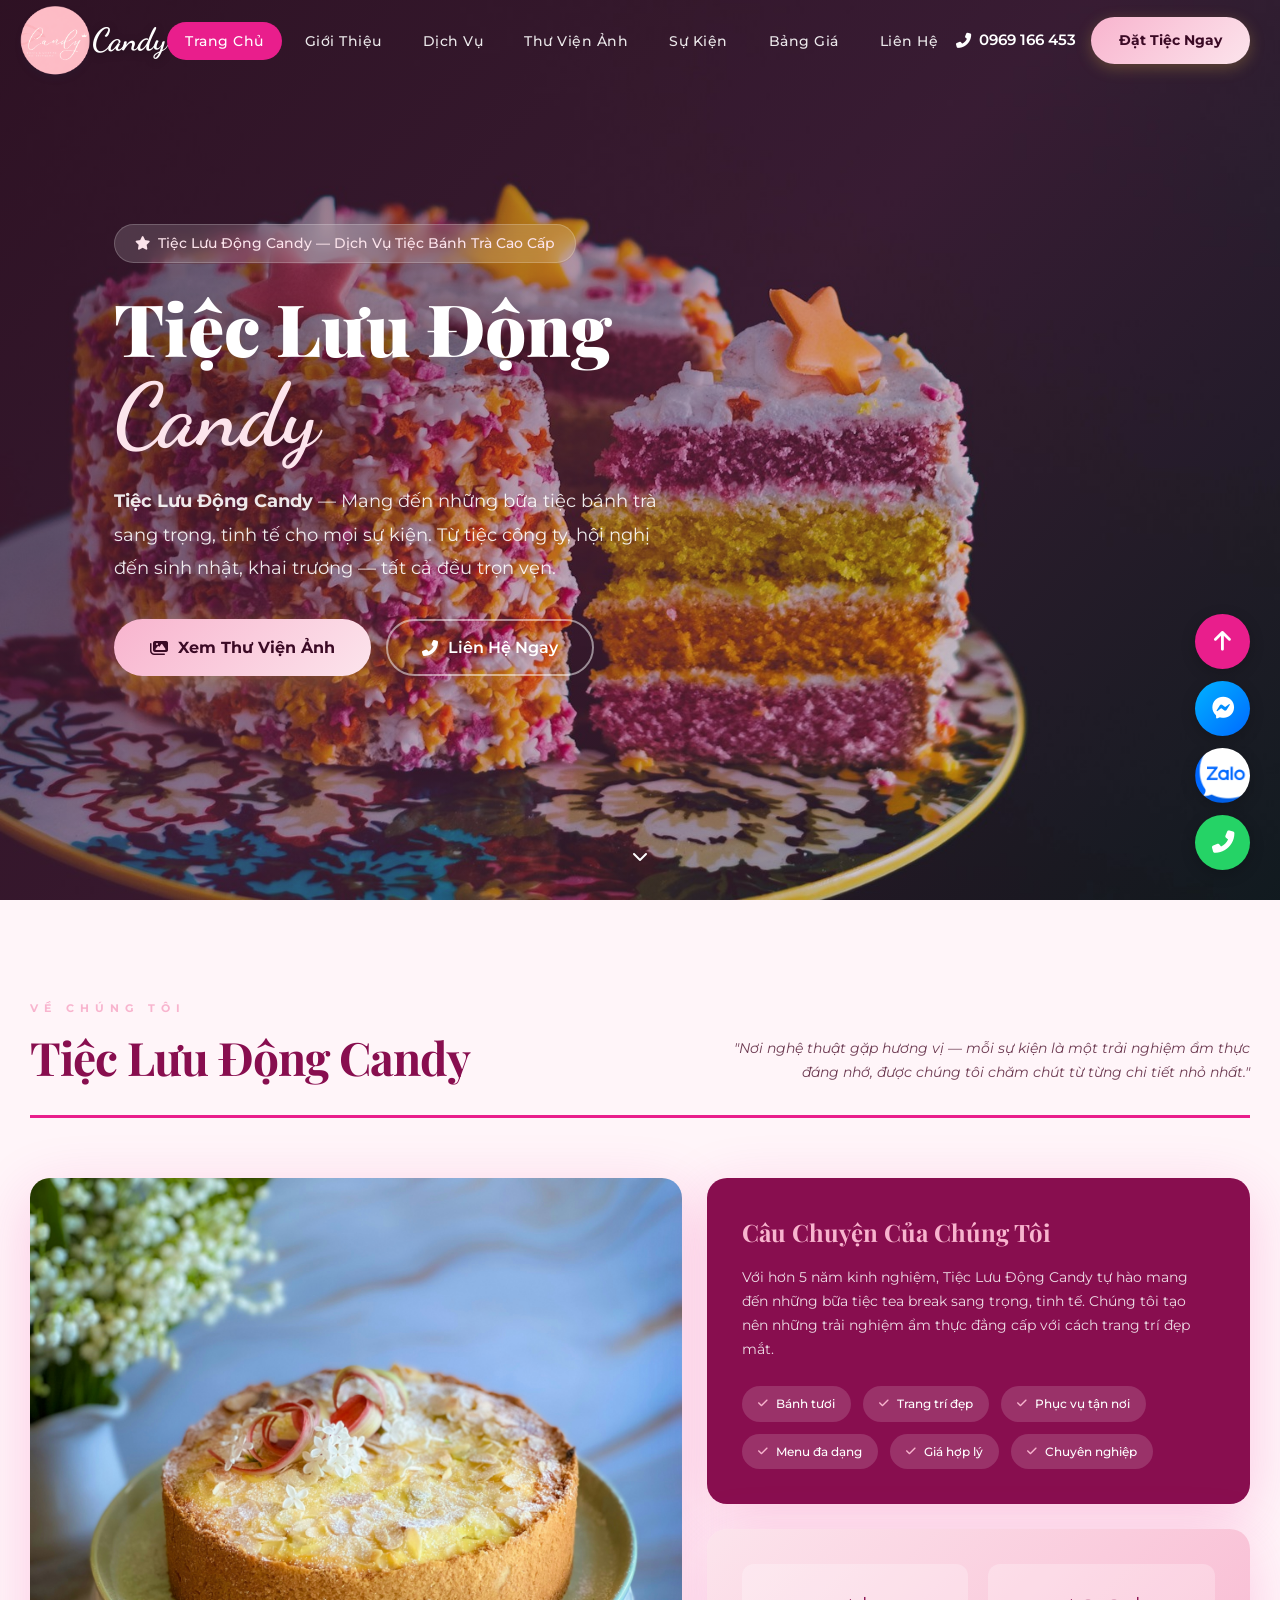
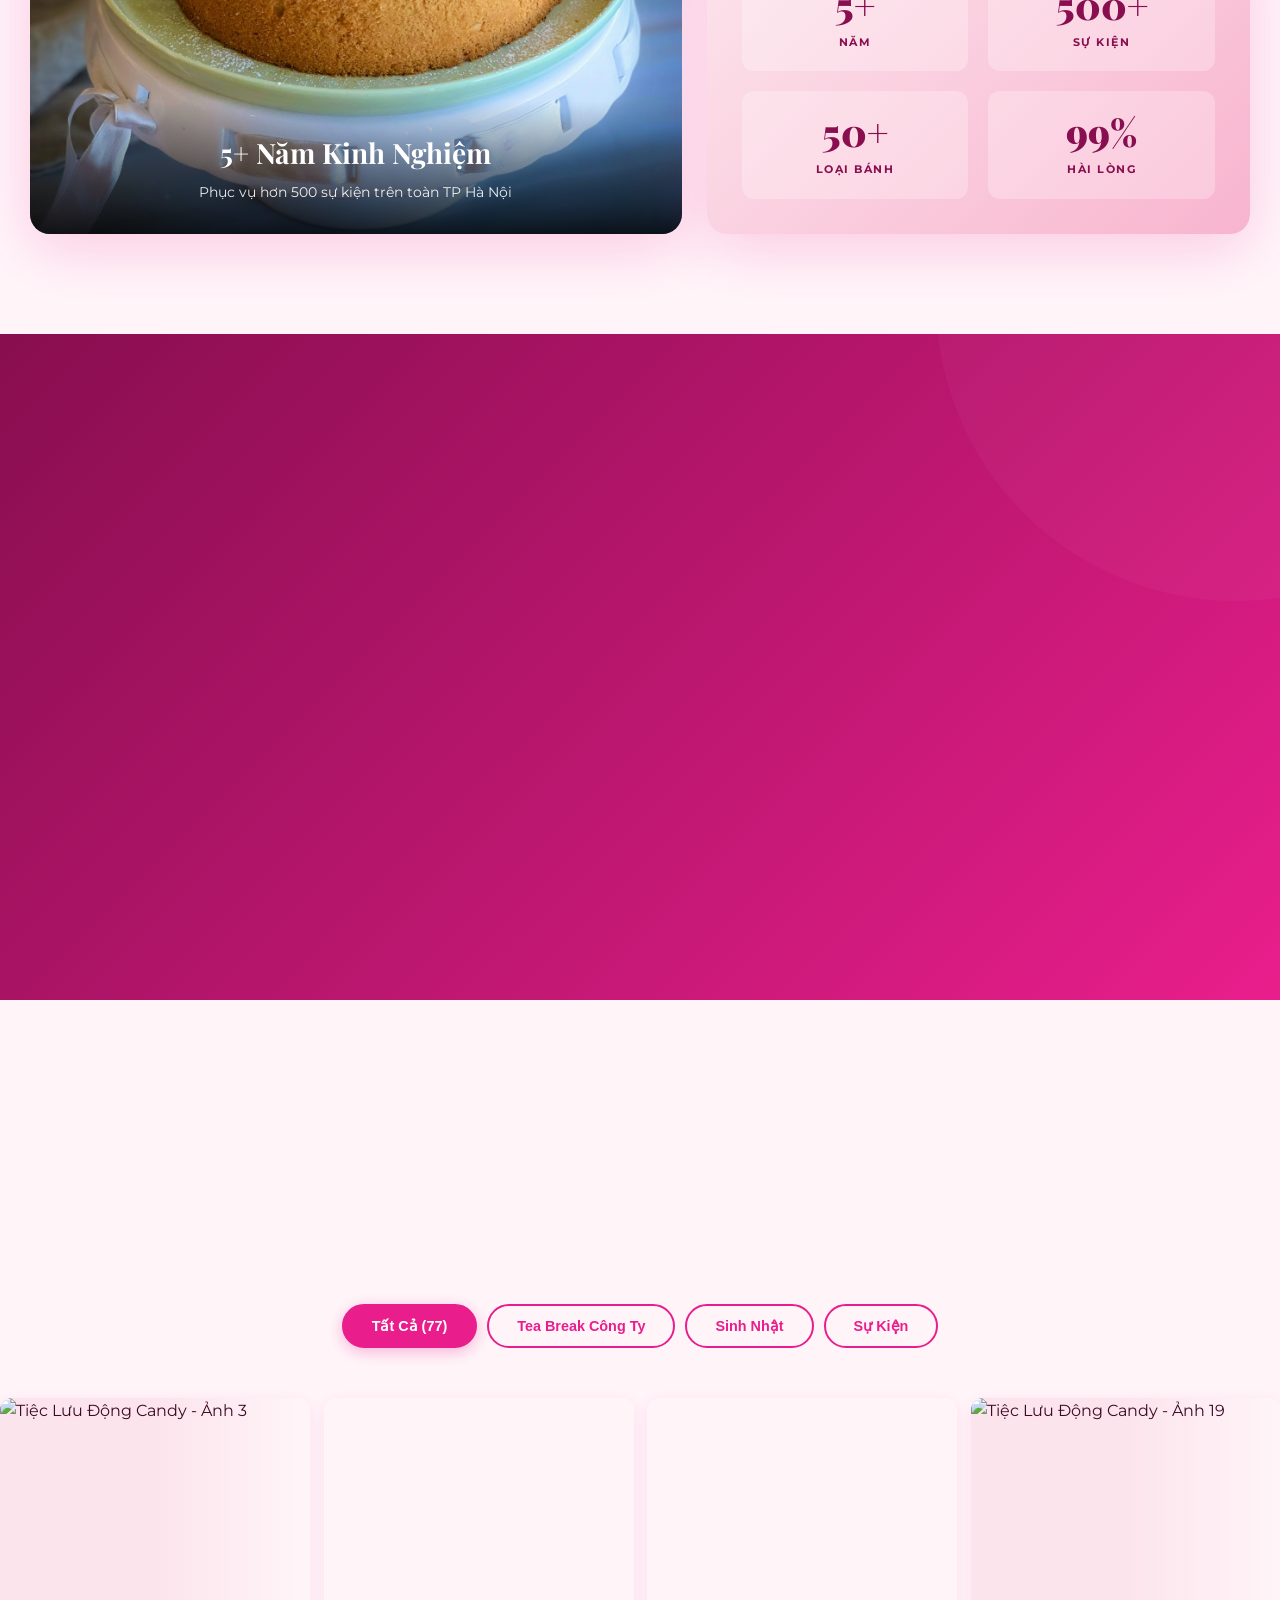
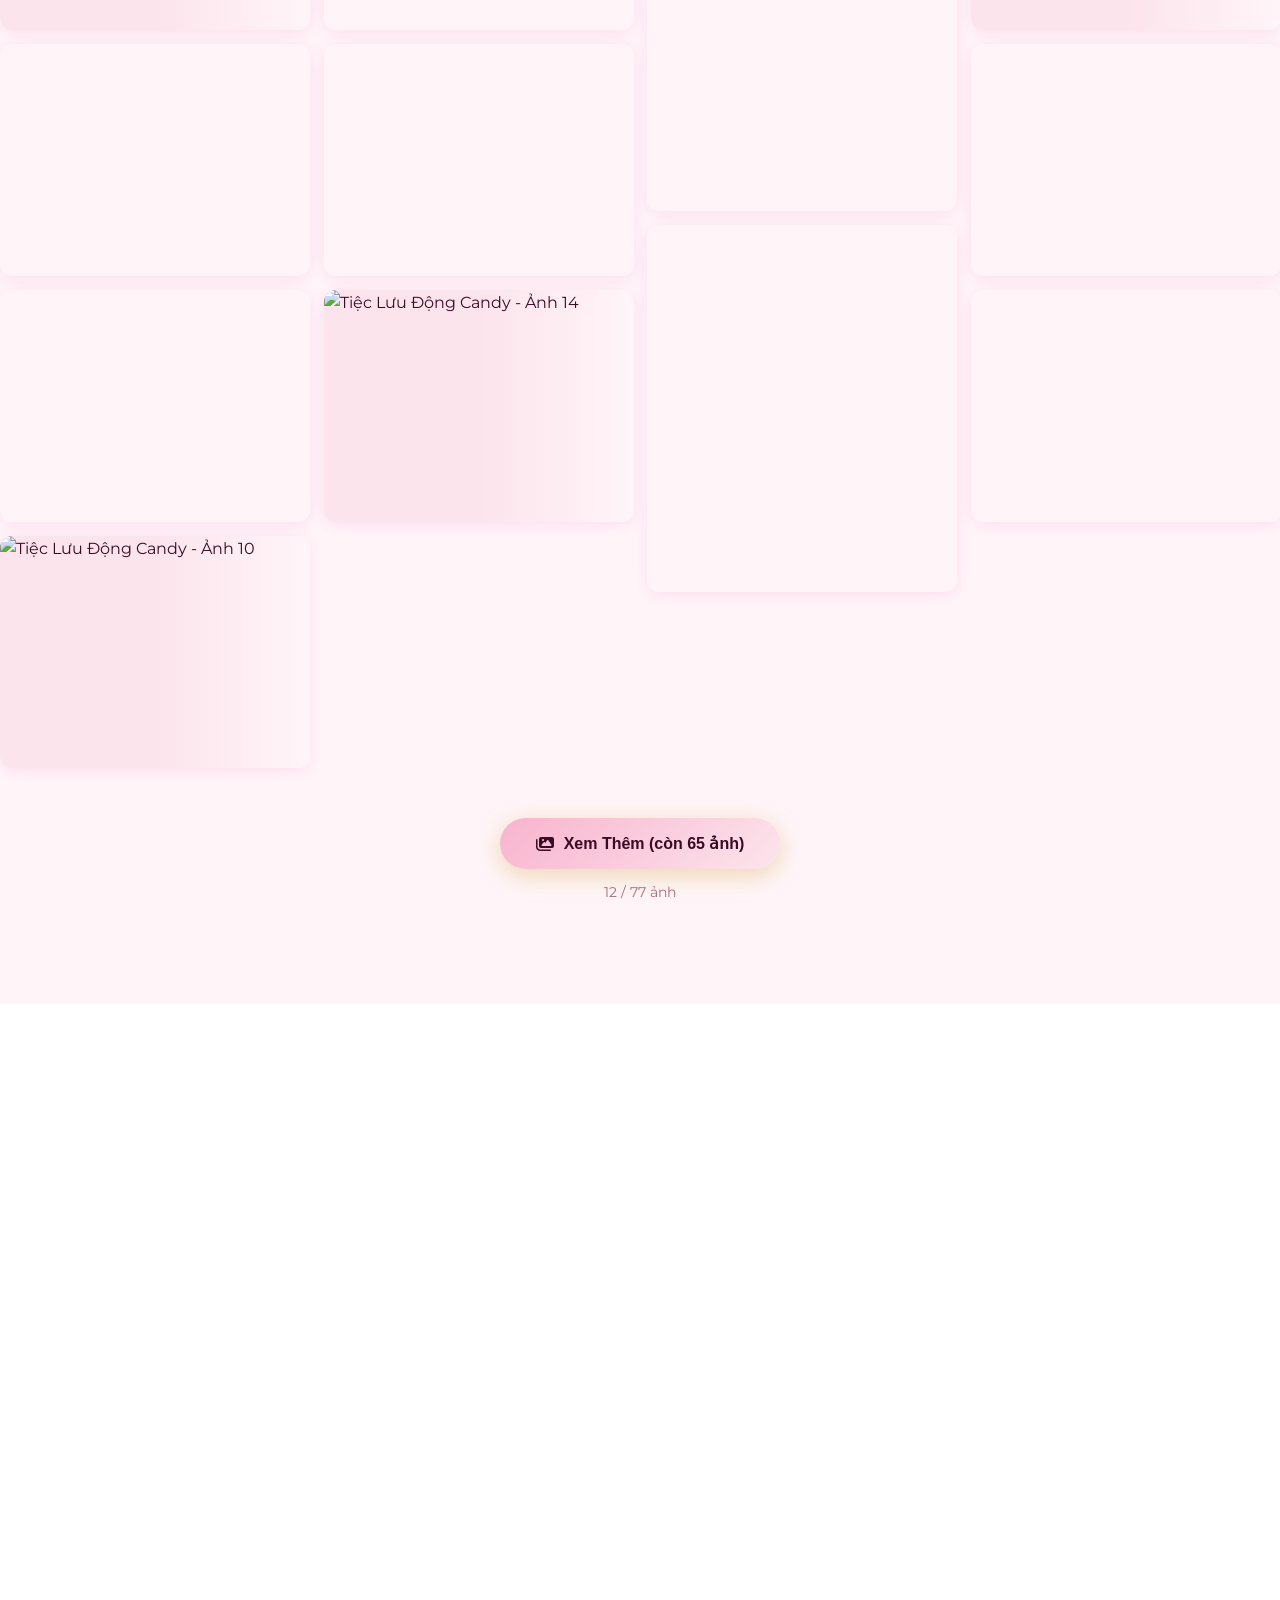
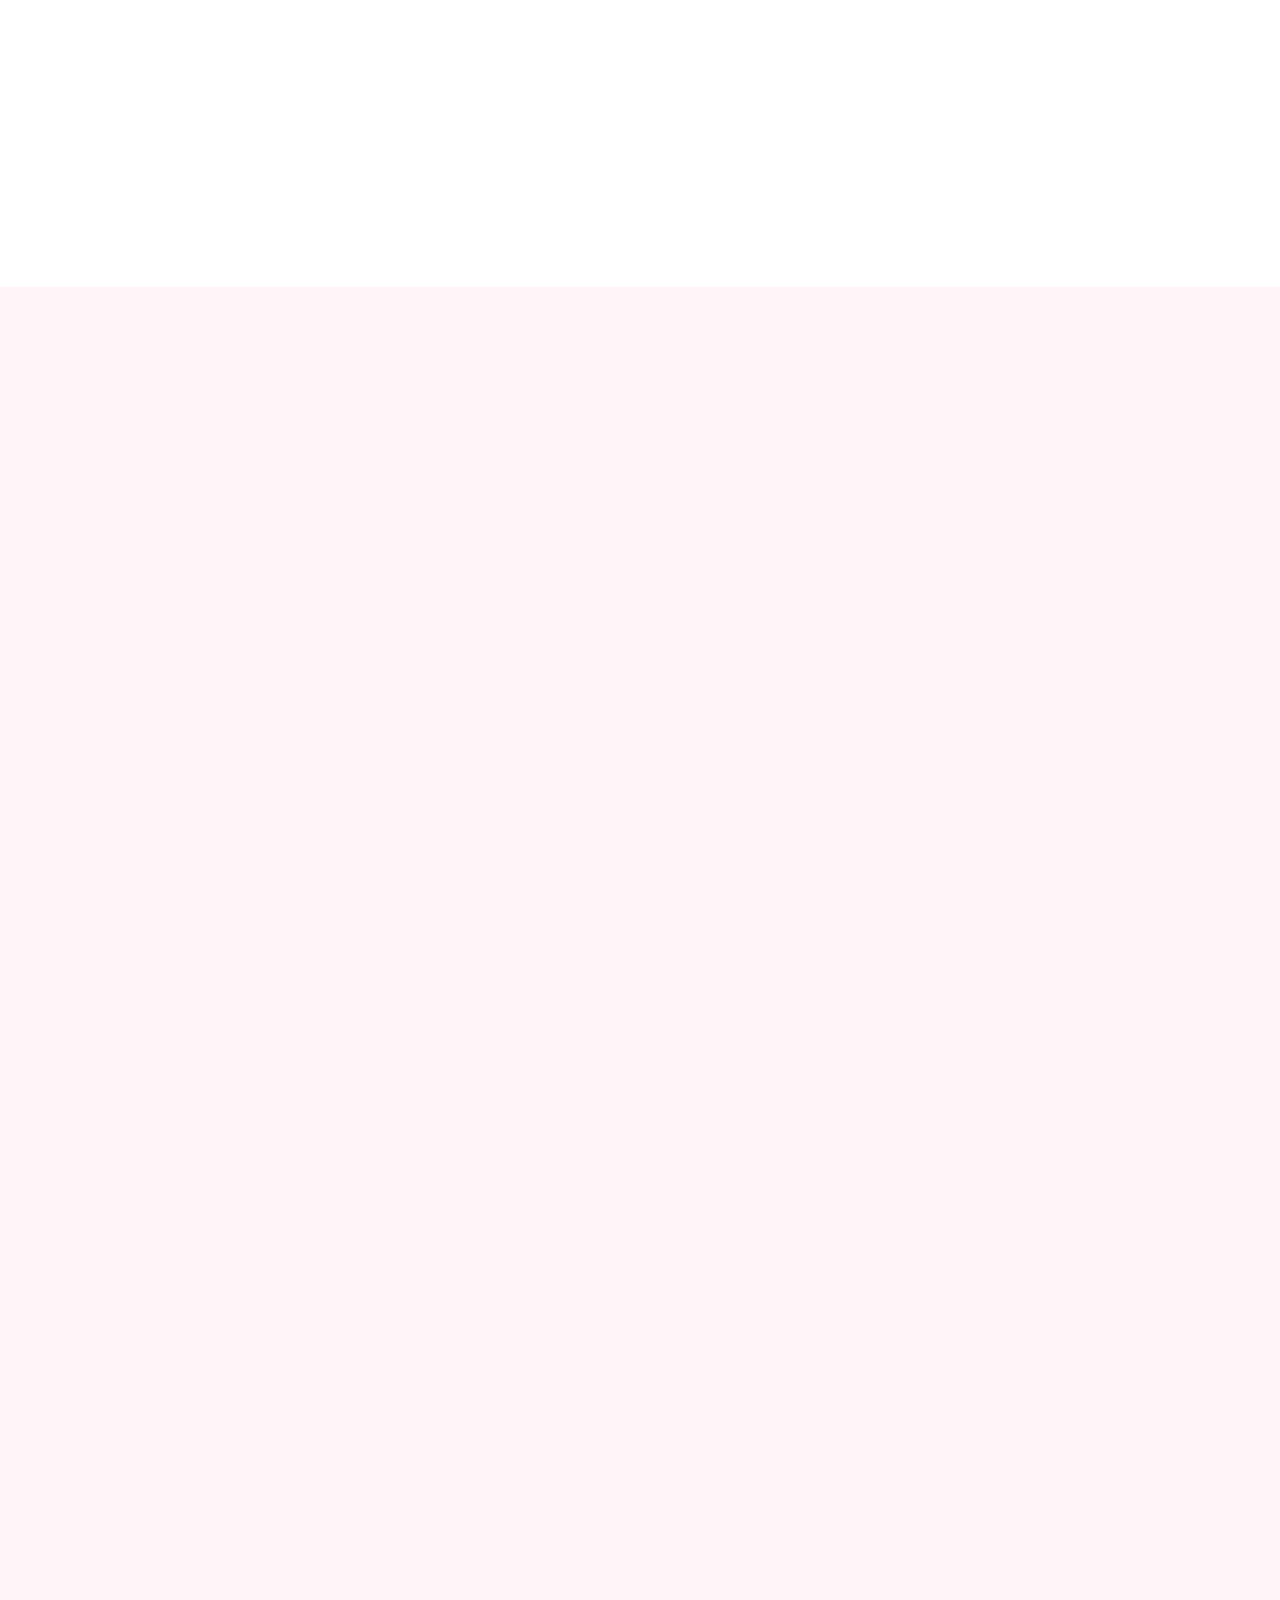
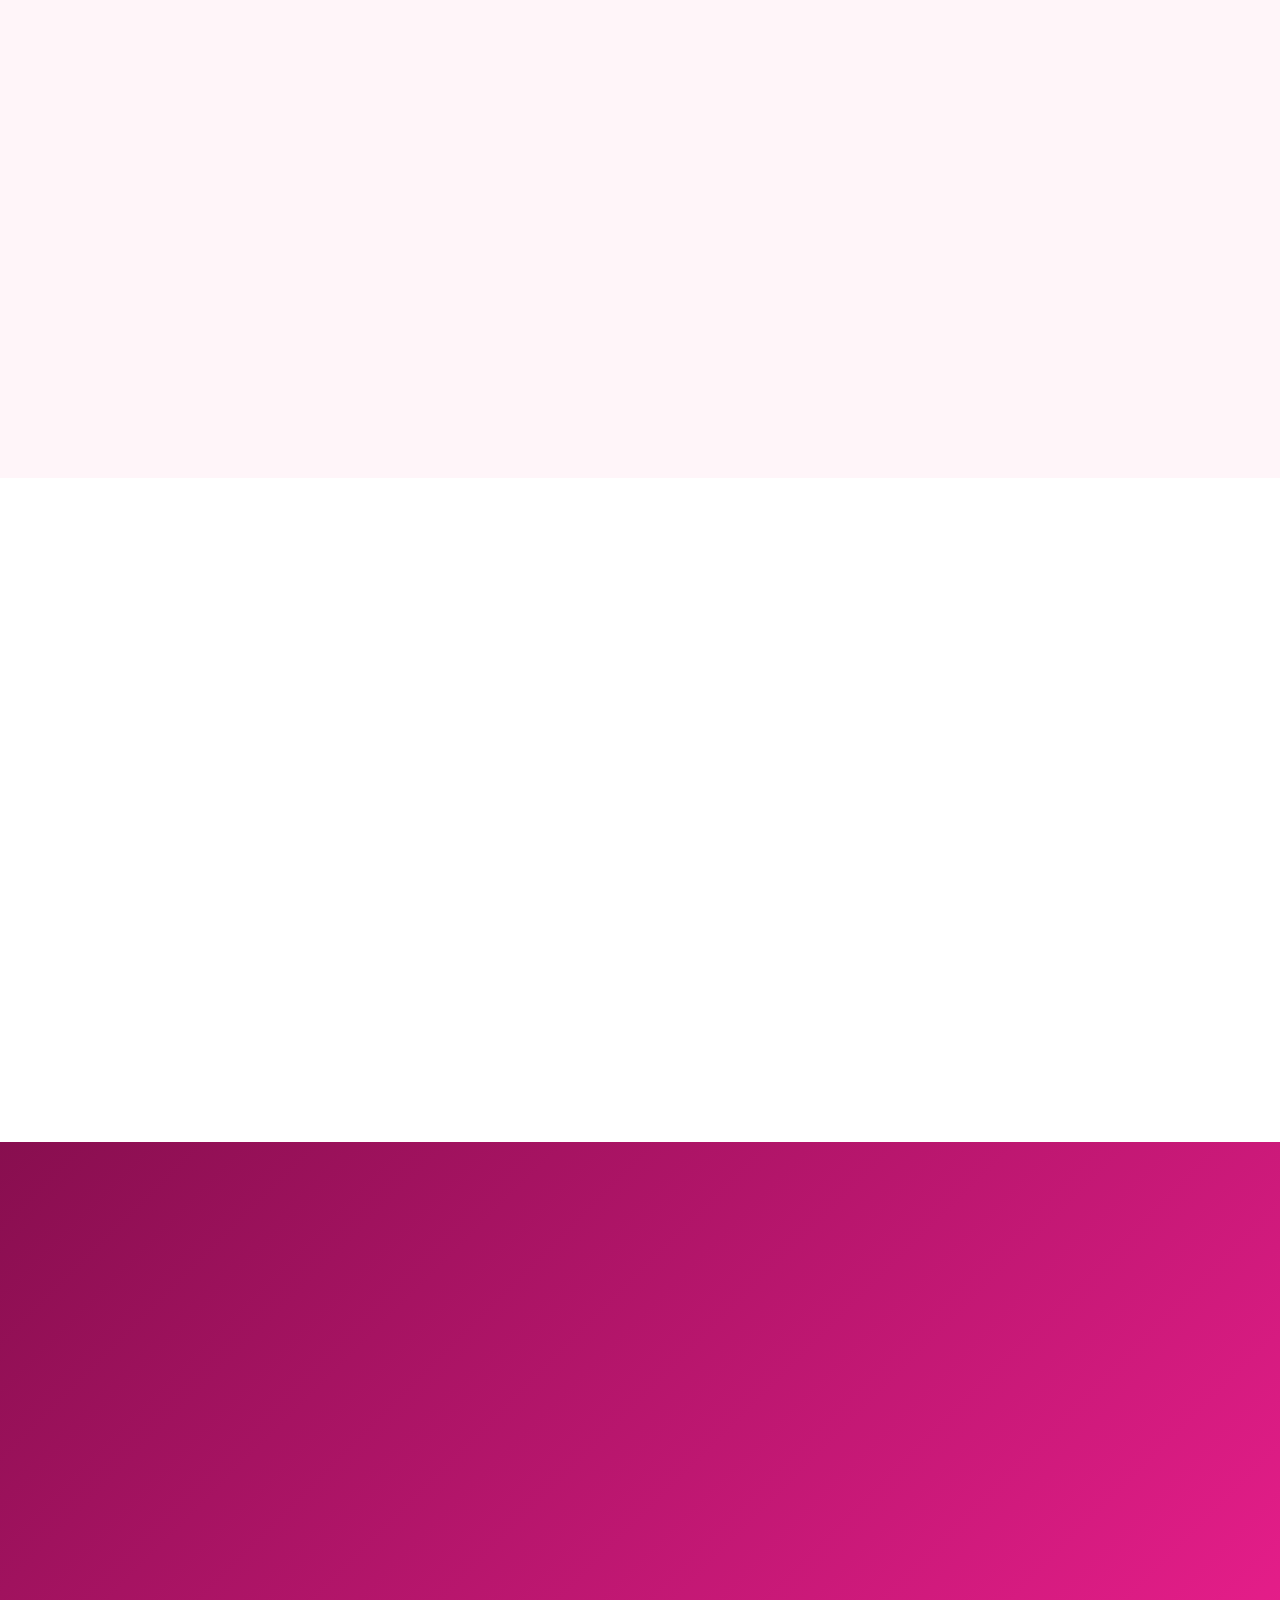
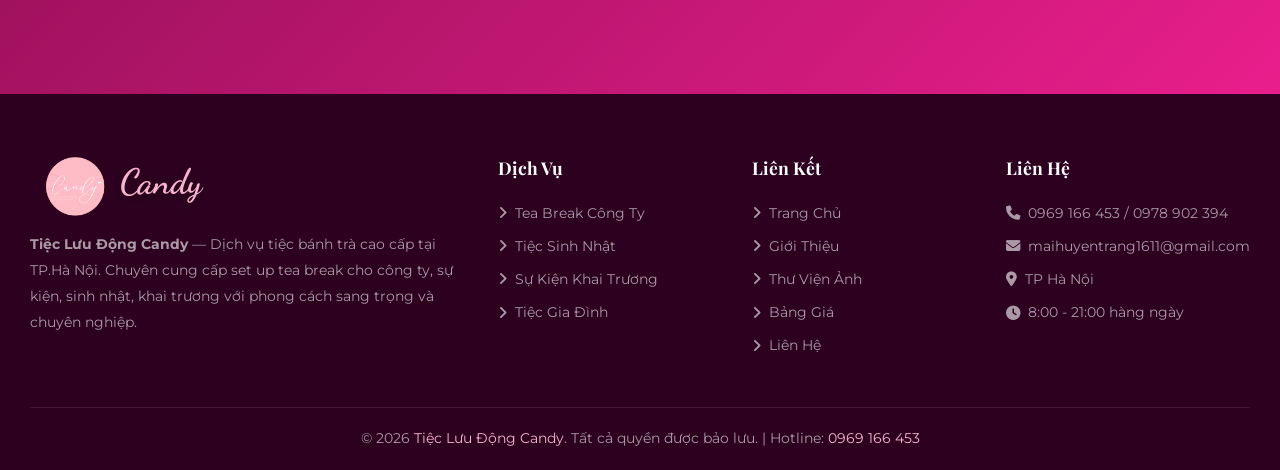
==== index.html @ 65a49fe1 "update image and contents" ====
<!DOCTYPE html>
<html lang="vi">
<head>
    <meta charset="UTF-8">
    <meta name="viewport" content="width=device-width, initial-scale=1.0">
    <title>Tiệc Lưu Động Candy - Dịch Vụ Tiệc Bánh Trà Cao Cấp</title>

    <!-- DNS Preconnect -->
    <link rel="preconnect" href="https://fonts.googleapis.com">
    <link rel="preconnect" href="https://fonts.gstatic.com" crossorigin>
    <link rel="preconnect" href="https://cdnjs.cloudflare.com">

    <!-- Preload critical hero image -->
    <link rel="preload" as="image" href="imgs/slider-1.jpg" fetchpriority="high">

    <!-- Google Fonts - non-blocking with font-display:swap -->
    <link rel="preload" href="https://fonts.googleapis.com/css2?family=Playfair+Display:wght@700;900&family=Montserrat:wght@400;600&family=Dancing+Script:wght@700&display=swap" as="style" onload="this.onload=null;this.rel='stylesheet'">
    <noscript><link href="https://fonts.googleapis.com/css2?family=Playfair+Display:wght@700;900&family=Montserrat:wght@400;600&family=Dancing+Script:wght@700&display=swap" rel="stylesheet"></noscript>

    <!-- Font Awesome - non-blocking -->
    <link rel="preload" href="https://cdnjs.cloudflare.com/ajax/libs/font-awesome/6.5.0/css/all.min.css" as="style" onload="this.onload=null;this.rel='stylesheet'">
    <noscript><link rel="stylesheet" href="https://cdnjs.cloudflare.com/ajax/libs/font-awesome/6.5.0/css/all.min.css"></noscript>

    <!-- Critical CSS -->
    <link rel="stylesheet" href="css/style.css">
</head>
<body>

    <!-- LOADING SCREEN -->
    <div class="loading-screen" id="loadingScreen">
        <div class="loading-content">
            <div class="loading-logo">Tiệc Lưu Động Candy</div>
            <div class="loading-bar"><div class="loading-bar-fill"></div></div>
        </div>
    </div>

    <!-- HEADER -->
    <header class="header" id="header">
        <div class="container">
            <a href="#" class="logo">
                <div class="logo-icon"><img src="imgs/logo.png" alt="Logo Candy" style="height:70px;vertical-align:middle;"></div>
                <span class="logo-text">Candy</span>
            </a>
            <ul class="nav-menu" id="navMenu">
                <li><a href="#home" class="active">Trang Chủ</a></li>
                <li><a href="#about">Giới Thiệu</a></li>
                <li><a href="#services">Dịch Vụ</a></li>
                <li><a href="#gallery">Thư Viện Ảnh</a></li>
                <li><a href="#events">Sự Kiện</a></li>
                <li><a href="#pricing">Bảng Giá</a></li>
                <li><a href="#contact">Liên Hệ</a></li>
            </ul>
            <div class="header-cta">
                <a href="tel:0969166453" class="header-phone">
                    <i class="fas fa-phone-alt"></i>
                    <span>0969 166 453</span>
                </a>
                <a href="#contact" class="btn-cta">Đặt Tiệc Ngay</a>
                <button class="mobile-toggle" id="mobileToggle" onclick="toggleMobileMenu()">
                    <i class="fas fa-bars"></i>
                </button>
            </div>
        </div>
    </header>

    <!-- HERO SECTION -->
    <section class="hero" id="home">
        <div class="hero-slider">
            <div class="hero-slide active">
                <img src="imgs/slider-1.jpg" alt="Tiệc bánh trà Candy 1" fetchpriority="high" decoding="async">
                <div class="hero-overlay"></div>
            </div>
            <div class="hero-slide">
                <img src="imgs/slider-2.jpg" alt="Tiệc bánh trà Candy 2" loading="lazy" decoding="async">
                <div class="hero-overlay"></div>
            </div>
            <div class="hero-slide">
                <img src="imgs/slider-3.jpg" alt="Tiệc bánh trà Candy 3" loading="lazy" decoding="async">
                <div class="hero-overlay"></div>
            </div>
            <div class="hero-slide">
                <img src="imgs/slider-4.jpg" alt="Tiệc bánh trà Candy 4" loading="lazy" decoding="async">
                <div class="hero-overlay"></div>
            </div>
            <div class="hero-slide">
                <img src="imgs/slider-5.jpg" alt="Tiệc bánh trà Candy 5" loading="lazy" decoding="async">
                <div class="hero-overlay"></div>
            </div>
            <div class="hero-slide">
                <img src="imgs/slider-6.jpg" alt="Tiệc bánh trà Candy 6" loading="lazy" decoding="async">
                <div class="hero-overlay"></div>
            </div>
        </div>

        <div class="hero-content">
            <div class="hero-badge">
                <i class="fas fa-star"></i>
                Tiệc Lưu Động Candy — Dịch Vụ Tiệc Bánh Trà Cao Cấp
            </div>
            <h1 class="hero-title">
                Tiệc Lưu Động
                <span class="highlight">Candy</span>
            </h1>
            <p class="hero-desc">
                <strong>Tiệc Lưu Động Candy</strong> — Mang đến những bữa tiệc bánh trà sang trọng, tinh tế cho mọi sự kiện. 
                Từ tiệc công ty, hội nghị đến sinh nhật, khai trương — tất cả đều trọn vẹn.
            </p>
            <div class="hero-buttons">
                <a href="#gallery" class="btn-primary">
                    <i class="fas fa-images"></i> Xem Thư Viện Ảnh
                </a>
                <a href="#contact" class="btn-outline">
                    <i class="fas fa-phone-alt"></i> Liên Hệ Ngay
                </a>
            </div>
        </div>

        <div class="hero-scroll">
            <i class="fas fa-chevron-down"></i>
        </div>
    </section>

    <!-- ABOUT SECTION -->
    <section class="about-section" id="about">
        <div class="container fade-in">
            <div class="magazine-header">
                <div class="left">
                    <div class="subtitle">VỀ CHÚNG TÔI</div>
                    <h2 class="main-title">Tiệc Lưu Động Candy</h2>
                </div>
                <div class="right">
                    <p>"Nơi nghệ thuật gặp hương vị — mỗi sự kiện là một trải nghiệm ẩm thực đáng nhớ, được chúng tôi chăm chút từ từng chi tiết nhỏ nhất."</p>
                </div>
            </div>

            <div class="magazine-grid">
                <div class="mg-image-large fade-in-left">
                    <img src="imgs/slider-6.jpg" alt="Tiệc bánh trà Candy" loading="lazy">
                    <div class="overlay-text">
                        <h3>5+ Năm Kinh Nghiệm</h3>
                        <p>Phục vụ hơn 500 sự kiện trên toàn TP Hà Nội</p>
                    </div>
                </div>

                <div class="mg-content-box fade-in-right">
                    <h3>Câu Chuyện Của Chúng Tôi</h3>
                    <p>
                        Với hơn 5 năm kinh nghiệm, Tiệc Lưu Động Candy tự hào mang đến những bữa tiệc tea break sang trọng, tinh tế. Chúng tôi tạo nên những trải nghiệm ẩm thực đẳng cấp với cách trang trí đẹp mắt.
                    </p>
                    <div class="feature-list">
                        <div class="fl-item"><i class="fas fa-check"></i> Bánh tươi</div>
                        <div class="fl-item"><i class="fas fa-check"></i> Trang trí đẹp</div>
                        <div class="fl-item"><i class="fas fa-check"></i> Phục vụ tận nơi</div>
                        <div class="fl-item"><i class="fas fa-check"></i> Menu đa dạng</div>
                        <div class="fl-item"><i class="fas fa-check"></i> Giá hợp lý</div>
                        <div class="fl-item"><i class="fas fa-check"></i> Chuyên nghiệp</div>
                    </div>
                </div>

                <div class="mg-stats-box fade-in-right" style="transition-delay: 0.2s;">
                    <div class="mg-stat">
                        <div class="number">5+</div>
                        <div class="label">NĂM</div>
                    </div>
                    <div class="mg-stat">
                        <div class="number">500+</div>
                        <div class="label">SỰ KIỆN</div>
                    </div>
                    <div class="mg-stat">
                        <div class="number">50+</div>
                        <div class="label">LOẠI BÁNH</div>
                    </div>
                    <div class="mg-stat">
                        <div class="number">99%</div>
                        <div class="label">HÀI LÒNG</div>
                    </div>
                </div>
            </div>
        </div>
    </section>

    <!-- SERVICES SECTION -->
    <section class="services-section" id="services">
        <div class="container">
            <div class="section-heading fade-in">
                <div class="section-tag">Dịch Vụ</div>
                <h2 class="section-title" style="color:white;">Dịch Vụ <span class="text-gold">Của Chúng Tôi</span></h2>
                <p class="section-subtitle">Đa dạng loại hình tiệc bánh trà cho mọi sự kiện</p>
            </div>
            <div class="services-grid">
                <div class="service-card fade-in">
                    <div class="service-icon">🎂</div>
                    <h3>Tiệc Sinh Nhật</h3>
                    <p>Set up bánh trà đẹp mắt cho các bữa tiệc sinh nhật đáng nhớ</p>
                </div>
                <div class="service-card fade-in">
                    <div class="service-icon">🏢</div>
                    <h3>Tea Break Công Ty</h3>
                    <p>Phục vụ tea break cho hội nghị, hội thảo, sự kiện doanh nghiệp</p>
                </div>
                <div class="service-card fade-in">
                    <div class="service-icon">🎊</div>
                    <h3>Tiệc Khai Trương</h3>
                    <p>Bàn tiệc sang trọng cho các buổi khai trương, ra mắt sản phẩm</p>
                </div>
            </div>
        </div>
    </section>

    <!-- GALLERY SECTION -->
    <section class="gallery-section" id="gallery">
        <div class="container">
            <div class="section-heading fade-in">
                <div class="section-tag">Thư Viện Ảnh</div>
                <h2 class="section-title">Hình Ảnh <span class="text-primary">Tiệc Thực Tế</span></h2>
                <p class="section-subtitle">77 bức ảnh tiệc bánh trà đẹp mắt từ các sự kiện thực tế</p>
            </div>

            <div class="gallery-tabs">
                <button class="gallery-tab active" onclick="filterGallery('all', this)">Tất Cả (77)</button>
                <button class="gallery-tab" onclick="filterGallery('company', this)">Tea Break Công Ty</button>
                <button class="gallery-tab" onclick="filterGallery('birthday', this)">Sinh Nhật</button>
                <button class="gallery-tab" onclick="filterGallery('event', this)">Sự Kiện</button>
            </div>

            </div>

            <!-- Masonry Gallery - rendered by JavaScript -->
            <div class="masonry-gallery" id="mainGallery"></div>

            <div style="text-align: center; margin-top: 50px;" id="loadMoreWrap">
                <button class="btn-primary" onclick="loadMoreGallery()" id="loadMoreBtn">
                    <i class="fas fa-images"></i> Xem Thêm Ảnh
                </button>
                <p class="gallery-progress">
                    <span id="galleryShownCount">0</span> / 77 ảnh
                </p>
            </div>
        </div>
    </section>

    <!-- CUSTOMER EVENTS SECTION (Expandable) -->
    <section class="events-section" id="events">
        <div class="container">
            <div class="section-heading fade-in">
                <div class="section-tag">Sự Kiện Khách Hàng</div>
                <h2 class="section-title">Tiệc Của <span class="text-primary">Khách Hàng</span></h2>
                <p class="section-subtitle">Mỗi khách hàng là một câu chuyện — Bấm để xem album ảnh riêng</p>
            </div>

            <!-- Event Card 1 -->
            <div class="event-card fade-in">
                <div class="event-header" onclick="toggleEvent(this)">
                    <div class="event-info">
                        <div class="event-avatar">L</div>
                        <div class="event-details">
                            <h3>Tiệc Sinh Nhật Công Ty LeadSgo</h3>
                            <div class="event-meta">
                                <span><i class="fas fa-calendar"></i> 15/12/2025</span>
                                <span><i class="fas fa-map-marker-alt"></i> Thanh Xuân, Hà Nội</span>
                            </div>
                        </div>
                    </div>
                    <button class="event-toggle"><i class="fas fa-chevron-down"></i></button>
                </div>
                <div class="event-body">
                    <div class="event-gallery">
                        <div class="gallery-item" onclick="openLightbox(0)">
                            <img src="imgs/banh (10).jpg" alt="Tiệc LeadSgo 1" loading="lazy">
                            <div class="gallery-overlay"><div class="gallery-zoom"><i class="fas fa-search-plus"></i></div></div>
                        </div>
                        <div class="gallery-item" onclick="openLightbox(1)">
                            <img src="imgs/banh (12).jpg" alt="Tiệc LeadSgo 2" loading="lazy">
                            <div class="gallery-overlay"><div class="gallery-zoom"><i class="fas fa-search-plus"></i></div></div>
                        </div>
                        <div class="gallery-item" onclick="openLightbox(2)">
                            <img src="imgs/banh (13).jpg" alt="Tiệc LeadSgo 3" loading="lazy">
                            <div class="gallery-overlay"><div class="gallery-zoom"><i class="fas fa-search-plus"></i></div></div>
                        </div>
                        <div class="gallery-item" onclick="openLightbox(3)">
                            <img src="imgs/banh (14).jpg" alt="Tiệc LeadSgo 4" loading="lazy">
                            <div class="gallery-overlay"><div class="gallery-zoom"><i class="fas fa-search-plus"></i></div></div>
                        </div>
                        <div class="gallery-item" onclick="openLightbox(4)">
                            <img src="imgs/banh (15).jpg" alt="Tiệc LeadSgo 5" loading="lazy">
                            <div class="gallery-overlay"><div class="gallery-zoom"><i class="fas fa-search-plus"></i></div></div>
                        </div>
                        <div class="gallery-item" onclick="openLightbox(5)">
                            <img src="imgs/banh (16).jpg" alt="Tiệc LeadSgo 6" loading="lazy">
                            <div class="gallery-overlay"><div class="gallery-zoom"><i class="fas fa-search-plus"></i></div></div>
                        </div>
                    </div>
                </div>
            </div>

            <!-- Event Card 2 -->
            <div class="event-card fade-in">
                <div class="event-header" onclick="toggleEvent(this)">
                    <div class="event-info">
                        <div class="event-avatar" style="background: linear-gradient(135deg, #D4A843, #F0D78C); color: #2D1B14;">K</div>
                        <div class="event-details">
                            <h3>Sự Kiện Ra Mắt Sản Phẩm KEYSHIN</h3>
                            <div class="event-meta">
                                <span><i class="fas fa-calendar"></i> 15/03/2026</span>
                                <span><i class="fas fa-map-marker-alt"></i> TTTM Vincom</span>
                            </div>
                        </div>
                    </div>
                    <button class="event-toggle"><i class="fas fa-chevron-down"></i></button>
                </div>
                <div class="event-body">
                    <div class="event-gallery">
                        <div class="gallery-item" onclick="openLightbox(0)">
                            <img src="imgs/banh (19).jpg" alt="Tiệc KEYSHIN 1" loading="lazy">
                            <div class="gallery-overlay"><div class="gallery-zoom"><i class="fas fa-search-plus"></i></div></div>
                        </div>
                        <div class="gallery-item" onclick="openLightbox(1)">
                            <img src="imgs/banh (21).jpg" alt="Tiệc KEYSHIN 2" loading="lazy">
                            <div class="gallery-overlay"><div class="gallery-zoom"><i class="fas fa-search-plus"></i></div></div>
                        </div>
                        <div class="gallery-item" onclick="openLightbox(2)">
                            <img src="imgs/banh (22).jpg" alt="Tiệc KEYSHIN 3" loading="lazy">
                            <div class="gallery-overlay"><div class="gallery-zoom"><i class="fas fa-search-plus"></i></div></div>
                        </div>
                        <div class="gallery-item" onclick="openLightbox(3)">
                            <img src="imgs/banh (23).jpg" alt="Tiệc KEYSHIN 4" loading="lazy">
                            <div class="gallery-overlay"><div class="gallery-zoom"><i class="fas fa-search-plus"></i></div></div>
                        </div>
                        <div class="gallery-item" onclick="openLightbox(4)">
                            <img src="imgs/banh (24).jpg" alt="Tiệc KEYSHIN 5" loading="lazy">
                            <div class="gallery-overlay"><div class="gallery-zoom"><i class="fas fa-search-plus"></i></div></div>
                        </div>
                        <div class="gallery-item" onclick="openLightbox(5)">
                            <img src="imgs/banh (25).jpg" alt="Tiệc KEYSHIN 6" loading="lazy">
                            <div class="gallery-overlay"><div class="gallery-zoom"><i class="fas fa-search-plus"></i></div></div>
                        </div>
                    </div>
                </div>
            </div>

            <!-- Event Card 3 -->
            <div class="event-card fade-in">
                <div class="event-header" onclick="toggleEvent(this)">
                    <div class="event-info">
                        <div class="event-avatar" style="background: linear-gradient(135deg, #2E8B57, #3CB371);">T</div>
                        <div class="event-details">
                            <h3>Tea Break Hội Nghị Thường Niên</h3>
                            <div class="event-meta">
                                <span><i class="fas fa-calendar"></i> 15/03/2026</span>
                                <span><i class="fas fa-map-marker-alt"></i> Bệnh viện Thanh Nhàn</span>
                            </div>
                        </div>
                    </div>
                    <button class="event-toggle"><i class="fas fa-chevron-down"></i></button>
                </div>
                <div class="event-body">
                    <div class="event-gallery">
                        <div class="gallery-item" onclick="openLightbox(0)">
                            <img src="imgs/banh (26).jpg" alt="Tea Break 1" loading="lazy">
                            <div class="gallery-overlay"><div class="gallery-zoom"><i class="fas fa-search-plus"></i></div></div>
                        </div>
                        <div class="gallery-item" onclick="openLightbox(1)">
                            <img src="imgs/banh (27).jpg" alt="Tea Break 2" loading="lazy">
                            <div class="gallery-overlay"><div class="gallery-zoom"><i class="fas fa-search-plus"></i></div></div>
                        </div>
                        <div class="gallery-item" onclick="openLightbox(2)">
                            <img src="imgs/banh (28).jpg" alt="Tea Break 3" loading="lazy">
                            <div class="gallery-overlay"><div class="gallery-zoom"><i class="fas fa-search-plus"></i></div></div>
                        </div>
                        <div class="gallery-item" onclick="openLightbox(3)">
                            <img src="imgs/banh (29).jpg" alt="Tea Break 4" loading="lazy">
                            <div class="gallery-overlay"><div class="gallery-zoom"><i class="fas fa-search-plus"></i></div></div>
                        </div>
                    </div>
                </div>
            </div>

            <!-- Event Card 4 -->
            <div class="event-card fade-in">
                <div class="event-header" onclick="toggleEvent(this)">
                    <div class="event-info">
                        <div class="event-avatar" style="background: linear-gradient(135deg, #FF69B4, #FF1493);">H</div>
                        <div class="event-details">
                            <h3>Tiệc Sinh Nhật Bé Hà My</h3>
                            <div class="event-meta">
                                <span><i class="fas fa-calendar"></i> 10/10/2025</span>
                                <span><i class="fas fa-map-marker-alt"></i> Hà Đông, Hà Nội</span>
                            </div>
                        </div>
                    </div>
                    <button class="event-toggle"><i class="fas fa-chevron-down"></i></button>
                </div>
                <div class="event-body">
                    <div class="event-gallery">
                        <div class="gallery-item" onclick="openLightbox(0)">
                            <img src="imgs/banh (30).jpg" alt="Sinh Nhật Hà My 1" loading="lazy">
                            <div class="gallery-overlay"><div class="gallery-zoom"><i class="fas fa-search-plus"></i></div></div>
                        </div>
                        <div class="gallery-item" onclick="openLightbox(1)">
                            <img src="imgs/banh (31).jpg" alt="Sinh Nhật Hà My 2" loading="lazy">
                            <div class="gallery-overlay"><div class="gallery-zoom"><i class="fas fa-search-plus"></i></div></div>
                        </div>
                        <div class="gallery-item" onclick="openLightbox(2)">
                            <img src="imgs/banh (33).jpg" alt="Sinh Nhật Hà My 3" loading="lazy">
                            <div class="gallery-overlay"><div class="gallery-zoom"><i class="fas fa-search-plus"></i></div></div>
                        </div>
                        <div class="gallery-item" onclick="openLightbox(3)">
                            <img src="imgs/banh (34).jpg" alt="Sinh Nhật Hà My 4" loading="lazy">
                            <div class="gallery-overlay"><div class="gallery-zoom"><i class="fas fa-search-plus"></i></div></div>
                        </div>
                    </div>
                </div>
            </div>

            <div class="event-card fade-in">
                <div class="event-header" onclick="toggleEvent(this)">
                    <div class="event-info">
                        <div class="event-avatar" style="background: linear-gradient(135deg, #FF69B4, #FF1493);">H</div>
                        <div class="event-details">
                            <h3>Tiệc Sinh Nhật Bé Trâm Anh</h3>
                            <div class="event-meta">
                                <span><i class="fas fa-calendar"></i> 21/02/2026</span>
                                <span><i class="fas fa-map-marker-alt"></i> Cầu Giấy, Hà Nội</span>
                            </div>
                        </div>
                    </div>
                    <button class="event-toggle"><i class="fas fa-chevron-down"></i></button>
                </div>
                <div class="event-body">
                    <div class="event-gallery">
                        <div class="gallery-item" onclick="openLightbox(0)">
                            <img src="imgs/banh (35).jpg" alt="Sinh Nhật Trâm Anh 1" loading="lazy">
                            <div class="gallery-overlay"><div class="gallery-zoom"><i class="fas fa-search-plus"></i></div></div>
                        </div>
                        <div class="gallery-item" onclick="openLightbox(1)">
                            <img src="imgs/banh (37).jpg" alt="Sinh Nhật Trâm Anh 2" loading="lazy">
                            <div class="gallery-overlay"><div class="gallery-zoom"><i class="fas fa-search-plus"></i></div></div>
                        </div>
                        <div class="gallery-item" onclick="openLightbox(2)">
                            <img src="imgs/banh (38).jpg" alt="Sinh Nhật Trâm Anh 3" loading="lazy">
                            <div class="gallery-overlay"><div class="gallery-zoom"><i class="fas fa-search-plus"></i></div></div>
                        </div>
                        <div class="gallery-item" onclick="openLightbox(3)">
                            <img src="imgs/banh (41).jpg" alt="Sinh Nhật Trâm Anh 4" loading="lazy">
                            <div class="gallery-overlay"><div class="gallery-zoom"><i class="fas fa-search-plus"></i></div></div>
                        </div>
                    </div>
                </div>
            </div>
            
            <div style="text-align: center; margin-top: 40px;" id="loadMoreEventsWrap">
                <button class="btn-primary" onclick="loadMoreEvents()" id="loadMoreEventsBtn">
                    <i class="fas fa-plus"></i> Xem Thêm Sự Kiện
                </button>
                <button class="btn-outline" onclick="collapseEvents()" id="collapseEventsBtn" style="display: none; color: var(--primary); border-color: var(--primary);">
                    <i class="fas fa-minus"></i> Thu Gọn
                </button>
            </div>
        </div>
    </section>

    <!-- PRICING SECTION -->
    <section class="pricing-section" id="pricing">
        <div class="container">
            <div class="section-heading fade-in">
                <div class="section-tag">Bảng Giá</div>
                <h2 class="section-title">Gói Dịch Vụ <span class="text-primary">Tiệc Bánh Trà</span></h2>
                <p class="section-subtitle">Linh hoạt theo nhu cầu — Báo giá chi tiết khi liên hệ</p>
            </div>
            <!-- START STYLE4 PRICING CONTENT -->
            <div class="s4-nav-controls fade-in">
                <button class="s4-nav-btn" id="prevBtn" onclick="scrollToCard(-1)">‹</button>
                <div class="s4-dots">
                    <div class="s4-dot active" onclick="goToCard(0)"></div>
                    <div class="s4-dot" onclick="goToCard(1)"></div>
                    <div class="s4-dot" onclick="goToCard(2)"></div>
                </div>
                <button class="s4-nav-btn" id="nextBtn" onclick="scrollToCard(1)">›</button>
                <span class="s4-counter" id="counter">1 / 3</span>
            </div>
            <div class="s4-progress-bar-wrap fade-in">
                <div class="s4-progress-bar-fill" id="progressFill"></div>
            </div>

            <!-- SCROLL HINT -->
            <div class="s4-scroll-hint fade-in">
                <span class="s4-hand">👉</span> Vuốt để xem thêm gói
            </div>

            <!-- CARDS -->
            <div class="s4-scroll-wrapper fade-in">
                <div class="s4-scroll-container" id="scrollContainer">

                    <!-- ========== CARD 50K ========== -->
                    <div class="s4-card card-50k" data-index="0">
                        <span class="s4-badge">Tiết kiệm</span>
                        <div class="s4-card-header">
                            <div class="s4-icon">🌸</div>
                            <h2>Menu Teabreak</h2>
                            <div class="s4-subtitle">Gói cơ bản — Phù hợp tiệc nhỏ</div>
                        </div>
                        <div class="s4-price-box">
                            <div class="s4-price">50K</div>
                            <div class="s4-unit">/ khách</div>
                        </div>
                        <div class="s4-card-body">
                            <!-- Hoa quả -->
                            <div class="s4-section">
                                <div class="s4-section-title"><span class="s4-emoji">🍉</span> Hoa quả tươi (150g/suất)</div>
                                <ul class="s4-item-list">
                                    <li>Dưa hấu / Dưa lưới</li>
                                    <li>Dứa chín / Thanh long</li>
                                    <li>Roi / Nho</li>
                                    <li>Ổi, Xoài</li>
                                </ul>
                            </div>
                            <!-- Bánh -->
                            <div class="s4-section">
                                <div class="s4-section-title"><span class="s4-emoji">🧁</span> Bánh (2 bánh/suất)</div>
                                <ul class="s4-item-list">
                                    <li>Bánh Petiit Choco</li>
                                    <li>Bánh Petit Matcha / Hoa quả</li>
                                    <li>Bông lan cuộn</li>
                                    <li>Bánh Sukem</li>
                                    <li>Bông lan trứng muối</li>
                                </ul>
                            </div>
                            <!-- Đồ uống -->
                            <div class="s4-section">
                                <div class="s4-section-title"><span class="s4-emoji">🥤</span> Đồ uống (200ml/suất)</div>
                                <ul class="s4-item-list">
                                    <li>Cà phê</li>
                                    <li>Trà đào cam sả / Trà cam chanh dây nhiệt đới</li>
                                    <li>Trà Lipton nóng</li>
                                </ul>
                            </div>
                        </div>
                        <div class="s4-summary">
                            <p>50k/suất gồm: Hoa quả (150g) · Bánh (2 bánh) · Đồ uống (2 loại, 200ml)</p>
                        </div>
                    </div>

                    <!-- ========== CARD 75K ========== -->
                    <div class="s4-card card-75k" data-index="1">
                        <span class="s4-badge">⭐ Phổ biến</span>
                        <div class="s4-card-header">
                            <div class="s4-icon">👑</div>
                            <h2>Menu Teabreak</h2>
                            <div class="s4-subtitle">Gói phổ biến — Đa dạng & đầy đủ</div>
                        </div>
                        <div class="s4-price-box">
                            <div class="s4-price">75K</div>
                            <div class="s4-unit">/ khách</div>
                        </div>
                        <div class="s4-card-body">
                            <!-- Hoa quả -->
                            <div class="s4-section">
                                <div class="s4-section-title"><span class="s4-emoji">🍉</span> Hoa quả tươi (150g/suất)</div>
                                <ul class="s4-item-list">
                                    <li>Dưa hấu / Dưa lưới</li>
                                    <li>Dứa chín / Thanh long</li>
                                    <li>Roi / Nho</li>
                                    <li>Ổi, Xoài</li>
                                    <li>Bưởi da xanh / Táo</li>
                                </ul>
                            </div>
                            <!-- Bánh ngọt -->
                            <div class="s4-section">
                                <div class="s4-section-title"><span class="s4-emoji">🧁</span> Bánh ngọt (2 bánh/suất)</div>
                                <ul class="s4-item-list">
                                    <li>Bánh Pettit Matcha / Choco</li>
                                    <li>Bánh Mousse</li>
                                    <li>Tiramisu</li>
                                    <li>Red Velvet</li>
                                    <li>Bánh Sukem</li>
                                    <li>Bông lan cuộn</li>
                                    <li>Su sing hoa quả</li>
                                </ul>
                            </div>
                            <!-- Bánh mặn -->
                            <div class="s4-section">
                                <div class="s4-section-title"><span class="s4-emoji">🥐</span> Bánh mặn (1 bánh/suất)</div>
                                <ul class="s4-item-list">
                                    <li>Bánh sừng bò trứng muối</li>
                                    <li>Bông lan trứng muối</li>
                                </ul>
                            </div>
                            <!-- Đồ uống -->
                            <div class="s4-section">
                                <div class="s4-section-title"><span class="s4-emoji">🥤</span> Đồ uống (220ml/suất)</div>
                                <ul class="s4-item-list">
                                    <li>Nước hoa quả</li>
                                    <li>Cà phê</li>
                                    <li>Trà đào cam sả / Trà cam chanh</li>
                                    <li>Trà Lipton nóng</li>
                                </ul>
                            </div>
                        </div>
                        <div class="s4-summary">
                            <p>75k/suất gồm: Hoa quả (150g) · Bánh (3 bánh) · Đồ uống (220ml)</p>
                        </div>
                    </div>

                    <!-- ========== CARD 100K ========== -->
                    <div class="s4-card card-100k" data-index="2">
                        <span class="s4-badge">Cao cấp</span>
                        <div class="s4-card-header">
                            <div class="s4-icon">💎</div>
                            <h2>Menu Teabreak</h2>
                            <div class="s4-subtitle">Gói cao cấp — Đẳng cấp & chuyên nghiệp</div>
                        </div>
                        <div class="s4-price-box">
                            <div class="s4-price">100K</div>
                            <div class="s4-unit">/ khách</div>
                        </div>
                        <div class="s4-card-body">
                            <!-- Hoa quả -->
                            <div class="s4-section">
                                <div class="s4-section-title"><span class="s4-emoji">🍉</span> Hoa quả tươi (150g/suất)</div>
                                <ul class="s4-item-list">
                                    <li>Dưa hấu / Dưa lưới</li>
                                    <li>Dứa chín / Thanh long</li>
                                    <li>Roi / Nho</li>
                                    <li>Ổi, Xoài</li>
                                    <li>Bưởi da xanh / Táo</li>
                                </ul>
                            </div>
                            <!-- Bánh ngọt -->
                            <div class="s4-section">
                                <div class="s4-section-title"><span class="s4-emoji">🧁</span> Bánh ngọt (3 bánh/suất)</div>
                                <ul class="s4-item-list">
                                    <li>Bánh Pettit Hoa quả</li>
                                    <li>Pettit Matcha / Choco</li>
                                    <li>Bánh Mousse</li>
                                    <li>Tiramisu</li>
                                    <li>Red Velvet</li>
                                    <li>Bánh Sukem</li>
                                    <li>Su sing hoa quả</li>
                                    <li>Bánh táo ngàn lớp</li>
                                    <li>Tart chanh dây / Hoa quả</li>
                                </ul>
                            </div>
                            <!-- Bánh mặn -->
                            <div class="s4-section">
                                <div class="s4-section-title"><span class="s4-emoji">🥐</span> Bánh mặn (1 bánh/suất)</div>
                                <ul class="s4-item-list">
                                    <li>Bánh sừng bò trứng muối</li>
                                    <li>Bông lan trứng muối</li>
                                    <li>Sandwich mini</li>
                                </ul>
                            </div>
                            <!-- Đồ uống -->
                            <div class="s4-section">
                                <div class="s4-section-title"><span class="s4-emoji">🥤</span> Đồ uống (220ml/suất)</div>
                                <ul class="s4-item-list">
                                    <li>Nước hoa quả</li>
                                    <li>Cà phê</li>
                                    <li>Trà đào cam sả / Trà cam chanh</li>
                                    <li>Trà Lipton nóng</li>
                                </ul>
                            </div>
                        </div>
                        <div class="s4-summary">
                            <p>100k/suất gồm: Hoa quả (150g) · Bánh (4 bánh) · Đồ uống (220ml)</p>
                        </div>
                    </div>

                </div>
            </div>

            <!-- CONTACT BAR -->
            <div class="s4-contact-bar fade-in">
                <div class="notes">
                *Đã bao gồm dụng cụ tiệc, nhân sự setup.<br>
                *Dịch vụ chưa bao gồm: Thuế VAT, phí vận chuyển và bàn kê tiệc.
                </div>
                <a href="tel:0969166453" class="s4-phone-big">📞 Gọi ngay: 0969 166 453</a>
            </div>
        </div>
    </section>

    <!-- TESTIMONIALS -->
    <section class="testimonials-section">
        <div class="container">
            <div class="section-heading fade-in">
                <div class="section-tag">Đánh Giá</div>
                <h2 class="section-title">Khách Hàng <span class="text-primary">Nói Gì?</span></h2>
            </div>
            <div class="testimonials-slider fade-in">
                <div class="testimonial-card" id="testimonialCard">
                    <div class="testimonial-stars">
                        <i class="fas fa-star"></i>
                        <i class="fas fa-star"></i>
                        <i class="fas fa-star"></i>
                        <i class="fas fa-star"></i>
                        <i class="fas fa-star"></i>
                    </div>
                    <p class="testimonial-text" id="testimonialText">
                        "Tiệc bánh trà của Candy rất đẹp và ngon! Mọi người trong công ty đều rất ấn tượng. 
                        Setup sang trọng, bánh tươi ngon, phục vụ chu đáo. Chắc chắn sẽ đặt lại!"
                    </p>
                    <div class="testimonial-author">
                        <div class="testimonial-avatar" id="testimonialAvatar">A</div>
                        <div>
                            <div class="testimonial-name" id="testimonialName">Chị Anh Thư</div>
                            <div class="testimonial-role" id="testimonialRole">HR Manager — Công ty ABC</div>
                        </div>
                    </div>
                </div>
            </div>
        </div>
    </section>

    <!-- SOCIAL CHANNELS -->
    <!-- <section class="social-section">
        <div class="container">
            <div class="section-heading fade-in">
                <div class="section-tag">Kết Nối</div>
                <h2 class="section-title">Theo Dõi <span class="text-primary">Chúng Tôi</span></h2>
            </div>
            <div class="social-grid fade-in">
                <a href="https://zalo.me/0969166453" target="_blank" class="social-card zalo-card">
                    <img src="imgs/zalo.png" alt="Zalo" style="width: 32px; height: 32px; object-fit: contain;">
                    <div>
                        <div class="social-name">Zalo</div>
                        <div class="social-handle">0969 166 453</div>
                    </div>
                </a>
                <a href="https://web.facebook.com/profile.php?id=100095197116952" target="_blank" class="social-card fb-card">
                    <i class="fab fa-facebook"></i>
                    <div>
                        <div class="social-name">Facebook</div>
                        <div class="social-handle">Tiệc lưu động Candy</div>
                    </div>
                </a>
                <a href="https://www.messenger.com/t/1576062102666875" target="_blank" class="social-card messenger-card">
                    <i class="fab fa-facebook-messenger"></i>
                    <div>
                        <div class="social-name">Messenger</div>
                        <div class="social-handle">Nhắn tin ngay</div>
                    </div>
                </a>
                <a href="https://www.tiktok.com/@candy_events.catering" target="_blank" class="social-card tiktok-card">
                    <i class="fab fa-tiktok"></i>
                    <div>
                        <div class="social-name">TikTok</div>
                        <div class="social-handle">@candy_events.catering</div>
                    </div>
                </a>
            </div>
        </div>
    </section> -->

    <!-- CONTACT SECTION -->
    <section class="contact-section" id="contact">
        <div class="container">
            <div class="contact-grid">
                <div class="contact-info fade-in">
                    <div class="section-tag" style="color: var(--accent-gold-light);">
                        <span>Liên Hệ</span>
                    </div>
                    <h2>Đặt Tiệc Ngay Hôm Nay!</h2>
                    <p>
                        Hãy liên hệ với chúng tôi qua bất kỳ kênh nào bên dưới. 
                        Đội ngũ tư vấn sẽ hỗ trợ bạn chọn gói phù hợp nhất!
                    </p>

                    <div class="contact-methods">
                        <a href="tel:0969166453" class="contact-method">
                            <div class="contact-method-icon phone"><i class="fas fa-phone-alt"></i></div>
                            <div class="contact-method-text">
                                <strong>Hotline</strong>
                                <span>0969 166 453</span><br/>
                                <span>0978 902 394</span>
                            </div>
                        </a>
                        <a href="https://zalo.me/0969166453" target="_blank" class="contact-method">
                            <div class="contact-method-icon"><img src="imgs/zalo.png" alt="Zalo" style="width: 100%; height: 100%; object-fit: contain; border-radius: 12px;"></div>
                            <div class="contact-method-text">
                                <strong>Zalo</strong>
                                <span>Chat nhanh qua Zalo</span>
                            </div>
                        </a>
                        <a href="https://web.facebook.com/profile.php?id=100095197116952" target="_blank" class="contact-method">
                            <div class="contact-method-icon facebook"><i class="fab fa-facebook-f"></i></div>
                            <div class="contact-method-text">
                                <strong>Facebook</strong>
                                <span>Tiệc lưu động Candy</span>
                            </div>
                        </a>
                        <a href="https://www.messenger.com/t/1576062102666875" target="_blank" class="contact-method">
                            <div class="contact-method-icon messenger"><i class="fab fa-facebook-messenger"></i></div>
                            <div class="contact-method-text">
                                <strong>Messenger</strong>
                                <span>Nhắn tin trực tiếp</span>
                            </div>
                        </a>
                    </div>
                </div>
            </div>
        </div>
    </section>

    <!-- FOOTER -->
    <footer class="footer">
        <div class="container">
            <div class="footer-grid">
                <div class="footer-brand">
                    <span class="logo-text"><img src="imgs/logo.png" alt="Logo Candy" style="height:60px;vertical-align:middle;">Candy</span>
                    <p>
                        <strong>Tiệc Lưu Động Candy</strong> — Dịch vụ tiệc bánh trà cao cấp tại TP.Hà Nội. 
                        Chuyên cung cấp set up tea break cho công ty, sự kiện, sinh nhật, 
                        khai trương với phong cách sang trọng và chuyên nghiệp.
                    </p>
                </div>
                <div>
                    <h4>Dịch Vụ</h4>
                    <ul class="footer-links">
                        <li><a href="#"><i class="fas fa-angle-right"></i> Tea Break Công Ty</a></li>
                        <li><a href="#"><i class="fas fa-angle-right"></i> Tiệc Sinh Nhật</a></li>
                        <li><a href="#"><i class="fas fa-angle-right"></i> Sự Kiện Khai Trương</a></li>
                        <li><a href="#"><i class="fas fa-angle-right"></i> Tiệc Gia Đình</a></li>
                    </ul>
                </div>
                <div>
                    <h4>Liên Kết</h4>
                    <ul class="footer-links">
                        <li><a href="#home"><i class="fas fa-angle-right"></i> Trang Chủ</a></li>
                        <li><a href="#about"><i class="fas fa-angle-right"></i> Giới Thiệu</a></li>
                        <li><a href="#gallery"><i class="fas fa-angle-right"></i> Thư Viện Ảnh</a></li>
                        <li><a href="#pricing"><i class="fas fa-angle-right"></i> Bảng Giá</a></li>
                        <li><a href="#contact"><i class="fas fa-angle-right"></i> Liên Hệ</a></li>
                    </ul>
                </div>
                <div>
                    <h4>Liên Hệ</h4>
                    <ul class="footer-links">
                        <li><a href="tel:0969166453"><i class="fas fa-phone"></i> 0969 166 453 / 0978 902 394</a></li>
                        <li><a href="mailto:maihuyentrang1611@gmail.com"><i class="fas fa-envelope"></i> maihuyentrang1611@gmail.com</a></li>
                        <li><a href="#"><i class="fas fa-map-marker-alt"></i> TP Hà Nội</a></li>
                        <li><a href="#"><i class="fas fa-clock"></i> 8:00 - 21:00 hàng ngày</a></li>
                    </ul>
                </div>
            </div>
            <div class="footer-bottom">
                <p>&copy; 2026 <a href="#">Tiệc Lưu Động Candy</a>. Tất cả quyền được bảo lưu. | Hotline: <a href="tel:0969166453">0969 166 453</a></p>
            </div>
        </div>
    </footer>

    <!-- FLOATING BUTTONS -->
    <div class="floating-buttons">
        <a href="#" class="float-btn top-btn" id="backToTop" onclick="window.scrollTo({top:0,behavior:'smooth'});return false;">
            <i class="fas fa-arrow-up"></i>
            <span class="tooltip">Lên đầu trang</span>
        </a>
        <a href="https://www.messenger.com/t/1576062102666875" target="_blank" class="float-btn messenger-btn">
            <i class="fab fa-facebook-messenger"></i>
            <span class="tooltip">Chat Messenger</span>
        </a>
        <a href="https://zalo.me/0969166453" target="_blank" class="float-btn">
            <img src="imgs/zalo.png" alt="Zalo" style="width: 100%; height: 100%; object-fit: contain; border-radius: 50%;">
            <span class="tooltip">Chat Zalo</span>
        </a>
        <a href="tel:0969166453" class="float-btn phone-btn">
            <i class="fas fa-phone-alt"></i>
            <span class="tooltip">Gọi ngay: 0969 166 453 hoặc 0978 902 394</span>
        </a>
    </div>

    <!-- LIGHTBOX -->
    <div class="lightbox" id="lightbox">
        <button class="lightbox-close" onclick="closeLightbox()"><i class="fas fa-times"></i></button>
        <button class="lightbox-nav lightbox-prev" onclick="navigateLightbox(-1)"><i class="fas fa-chevron-left"></i></button>
        <img src="" alt="Ảnh tiệc" id="lightboxImg">
        <button class="lightbox-nav lightbox-next" onclick="navigateLightbox(1)"><i class="fas fa-chevron-right"></i></button>
        <div class="lightbox-counter" id="lightboxCounter"></div>
    </div>

    <script src="js/script.js" defer></script>

</body>
</html>
---- css/style.css ----
/* ==================== CSS RESET & VARIABLES ==================== */
:root {
    --primary: #E91E8C;
    --primary-dark: #880E4F;
    --primary-light: #F06292;
    --accent-gold: #F8B4CE;
    --accent-gold-light: #FCE4EC;
    --bg-cream: #FFF5F9;
    --bg-white: #FFFFFF;
    --text-dark: #3B0A25;
    --text-medium: #6D3B52;
    --text-light: #A07080;
    --shadow-soft: 0 4px 20px rgba(233, 30, 140, 0.1);
    --shadow-medium: 0 8px 40px rgba(233, 30, 140, 0.15);
    --shadow-strong: 0 15px 60px rgba(233, 30, 140, 0.2);
    --radius: 16px;
    --transition: all 0.4s cubic-bezier(0.25, 0.46, 0.45, 0.94);
}

* {
    margin: 0;
    padding: 0;
    box-sizing: border-box;
}

html {
    scroll-behavior: smooth;
}

body {
    font-family: 'Montserrat', sans-serif;
    background: var(--bg-cream);
    color: var(--text-dark);
    overflow-x: hidden;
    line-height: 1.6;
}

/* ==================== SCROLLBAR ==================== */
::-webkit-scrollbar {
    width: 8px;
}

::-webkit-scrollbar-track {
    background: var(--bg-cream);
}

::-webkit-scrollbar-thumb {
    background: var(--primary);
    border-radius: 10px;
}

::-webkit-scrollbar-thumb:hover {
    background: var(--primary-dark);
}

/* ==================== LOADING SCREEN ==================== */
.loading-screen {
    position: fixed;
    top: 0;
    left: 0;
    width: 100%;
    height: 100%;
    background: linear-gradient(135deg, var(--primary-dark), var(--primary));
    display: flex;
    align-items: center;
    justify-content: center;
    z-index: 99999;
    transition: opacity 0.8s ease, visibility 0.8s ease;
}

.loading-screen.hidden {
    opacity: 0;
    visibility: hidden;
}

.loading-content {
    text-align: center;
    color: white;
}

.loading-logo {
    font-family: 'Dancing Script', cursive;
    font-size: 4rem;
    margin-bottom: 20px;
    animation: pulse 1.5s ease-in-out infinite;
}

.loading-bar {
    width: 200px;
    height: 3px;
    background: rgba(255, 255, 255, 0.2);
    border-radius: 10px;
    margin: 0 auto;
    overflow: hidden;
}

.loading-bar-fill {
    height: 100%;
    background: var(--accent-gold);
    border-radius: 10px;
    animation: loadBar 2s ease-in-out;
}

@keyframes loadBar {
    0% {
        width: 0;
    }

    100% {
        width: 100%;
    }
}

@keyframes pulse {

    0%,
    100% {
        transform: scale(1);
        opacity: 1;
    }

    50% {
        transform: scale(1.05);
        opacity: 0.8;
    }
}

/* ==================== HEADER / NAVIGATION ==================== */
.header {
    position: fixed;
    top: 0;
    left: 0;
    width: 100%;
    z-index: 1000;
    transition: var(--transition);
    padding: 15px 0;
}

.header.scrolled {
    background: rgba(255, 255, 255, 0.97);
    backdrop-filter: blur(20px);
    box-shadow: 0 2px 30px rgba(196, 30, 58, 0.1);
    padding: 8px 0;
}

.header .container {
    display: flex;
    align-items: center;
    justify-content: space-between;
    max-width: 1400px;
    margin: 0 auto;
    padding: 0 30px;
}

.logo {
    display: flex;
    align-items: center;
    gap: 12px;
    text-decoration: none;
}

.logo-icon {
    width: 50px;
    height: 50px;
    background: linear-gradient(135deg, var(--primary), var(--primary-dark));
    border-radius: 50%;
    display: flex;
    align-items: center;
    justify-content: center;
    color: white;
    font-size: 1.4rem;
    box-shadow: 0 4px 15px rgba(15, 76, 117, 0.3);
}

.header.scrolled .logo-icon {
    width: 42px;
    height: 42px;
}

.logo-text {
    font-family: 'Dancing Script', cursive;
    font-size: 2rem;
    font-weight: 700;
    color: white;
    text-shadow: 0 2px 10px rgba(0, 0, 0, 0.3);
}

.header.scrolled .logo-text {
    color: var(--primary);
    text-shadow: none;
}

.nav-menu {
    display: flex;
    list-style: none;
    gap: 5px;
}

.nav-menu a {
    text-decoration: none;
    color: rgba(255, 255, 255, 0.9);
    font-weight: 500;
    font-size: 0.9rem;
    padding: 10px 18px;
    border-radius: 30px;
    transition: var(--transition);
    letter-spacing: 0.5px;
}

.header.scrolled .nav-menu a {
    color: var(--text-dark);
}

.nav-menu a:hover,
.nav-menu a.active {
    background: var(--primary);
    color: white;
}

.header-cta {
    display: flex;
    align-items: center;
    gap: 15px;
}

.header-phone {
    color: white;
    text-decoration: none;
    font-weight: 600;
    font-size: 0.95rem;
    display: flex;
    align-items: center;
    gap: 8px;
}

.header.scrolled .header-phone {
    color: var(--primary);
}

.header-phone i {
    animation: ring 2s ease-in-out infinite;
}

@keyframes ring {

    0%,
    100% {
        transform: rotate(0);
    }

    10%,
    30% {
        transform: rotate(15deg);
    }

    20% {
        transform: rotate(-15deg);
    }

    40% {
        transform: rotate(0);
    }
}

.btn-cta {
    background: linear-gradient(135deg, var(--accent-gold), var(--accent-gold-light));
    color: var(--text-dark);
    border: none;
    padding: 12px 28px;
    border-radius: 30px;
    font-weight: 700;
    font-size: 0.9rem;
    cursor: pointer;
    transition: var(--transition);
    text-decoration: none;
    display: inline-flex;
    align-items: center;
    gap: 8px;
    box-shadow: 0 4px 15px rgba(212, 168, 67, 0.3);
}

.btn-cta:hover {
    transform: translateY(-2px);
    box-shadow: 0 8px 25px rgba(212, 168, 67, 0.4);
}

.mobile-toggle {
    display: none;
    background: none;
    border: none;
    color: white;
    font-size: 1.5rem;
    cursor: pointer;
}

.header.scrolled .mobile-toggle {
    color: var(--primary);
}

/* ==================== HERO SECTION ==================== */
.hero {
    position: relative;
    min-height: 100vh;
    display: flex;
    align-items: center;
    overflow: hidden;
}

.hero-slider {
    position: absolute;
    top: 0;
    left: 0;
    width: 100%;
    height: 100%;
}

.hero-slide {
    position: absolute;
    top: 0;
    left: 0;
    width: 100%;
    height: 100%;
    opacity: 0;
    transition: opacity 1.5s ease;
}

.hero-slide.active {
    opacity: 1;
}

.hero-slide img {
    width: 100%;
    height: 100%;
    object-fit: cover;
}

.hero-overlay {
    position: absolute;
    top: 0;
    left: 0;
    width: 100%;
    height: 100%;
    background: linear-gradient(135deg,
            rgba(60, 10, 35, 0.65) 0%,
            rgba(120, 20, 70, 0.35) 50%,
            rgba(0, 0, 0, 0.15) 100%);
}

.hero-content {
    position: relative;
    z-index: 2;
    max-width: 800px;
    padding: 0 50px;
    margin-left: 5%;
}

.hero-badge {
    display: inline-flex;
    align-items: center;
    gap: 8px;
    background: rgba(255, 255, 255, 0.15);
    backdrop-filter: blur(10px);
    color: var(--accent-gold-light);
    padding: 8px 20px;
    border-radius: 30px;
    font-size: 0.85rem;
    font-weight: 500;
    margin-bottom: 25px;
    border: 1px solid rgba(255, 255, 255, 0.2);
}

.hero-title {
    font-family: 'Playfair Display', serif;
    font-size: 4.5rem;
    font-weight: 900;
    color: white;
    line-height: 1.1;
    margin-bottom: 20px;
    text-shadow: 0 4px 30px rgba(0, 0, 0, 0.3);
}

.hero-title .highlight {
    color: var(--accent-gold-light);
    font-family: 'Dancing Script', cursive;
    font-size: 5.5rem;
    display: block;
}

.hero-desc {
    color: rgba(255, 255, 255, 0.9);
    font-size: 1.15rem;
    line-height: 1.8;
    margin-bottom: 35px;
    max-width: 550px;
}

.hero-buttons {
    display: flex;
    gap: 15px;
    flex-wrap: wrap;
}

.btn-primary {
    background: linear-gradient(135deg, var(--accent-gold), var(--accent-gold-light));
    color: var(--text-dark);
    border: none;
    padding: 16px 36px;
    border-radius: 50px;
    font-weight: 700;
    font-size: 1rem;
    cursor: pointer;
    transition: var(--transition);
    text-decoration: none;
    display: inline-flex;
    align-items: center;
    gap: 10px;
    box-shadow: 0 6px 25px rgba(212, 168, 67, 0.4);
}

.btn-primary:hover {
    transform: translateY(-3px);
    box-shadow: 0 10px 35px rgba(212, 168, 67, 0.5);
}

.btn-outline {
    background: transparent;
    color: white;
    border: 2px solid rgba(255, 255, 255, 0.5);
    padding: 14px 34px;
    border-radius: 50px;
    font-weight: 600;
    font-size: 1rem;
    cursor: pointer;
    transition: var(--transition);
    text-decoration: none;
    display: inline-flex;
    align-items: center;
    gap: 10px;
}

.btn-outline:hover {
    background: white;
    color: var(--primary);
    border-color: white;
}

.hero-stats {
    position: absolute;
    bottom: 50px;
    right: 50px;
    z-index: 2;
    display: flex;
    gap: 40px;
}

.stat-item {
    text-align: center;
    color: white;
}

.stat-number {
    font-family: 'Playfair Display', serif;
    font-size: 2.8rem;
    font-weight: 700;
    color: var(--accent-gold-light);
}

.stat-label {
    font-size: 0.85rem;
    opacity: 0.8;
    margin-top: 5px;
}

.hero-scroll {
    position: absolute;
    bottom: 30px;
    left: 50%;
    transform: translateX(-50%);
    z-index: 2;
    color: white;
    text-align: center;
    animation: bounce 2s infinite;
}

@keyframes bounce {

    0%,
    100% {
        transform: translateX(-50%) translateY(0);
    }

    50% {
        transform: translateX(-50%) translateY(-10px);
    }
}

/* ==================== CONTAINER ==================== */
.container {
    max-width: 1400px;
    margin: 0 auto;
    padding: 0 30px;
}

/* ==================== SECTION HEADING ==================== */
.section-heading {
    text-align: center;
    margin-bottom: 60px;
}

.section-tag {
    display: inline-flex;
    align-items: center;
    gap: 8px;
    color: var(--primary);
    font-weight: 600;
    font-size: 0.9rem;
    text-transform: uppercase;
    letter-spacing: 3px;
    margin-bottom: 15px;
}

.section-tag::before,
.section-tag::after {
    content: '';
    width: 30px;
    height: 2px;
    background: var(--accent-gold);
}

.section-title {
    font-family: 'Playfair Display', serif;
    font-size: 3rem;
    color: var(--text-dark);
    margin-bottom: 15px;
    line-height: 1.2;
}

.section-title .text-primary {
    color: var(--primary);
}

.section-title .text-gold {
    color: var(--accent-gold);
    font-family: 'Dancing Script', cursive;
}

.section-subtitle {
    color: var(--text-light);
    font-size: 1.1rem;
    max-width: 600px;
    margin: 0 auto;
}

/* ==================== ABOUT / INTRO SECTION ==================== */
.about-section {
    padding: 100px 0;
    background: var(--bg-cream);
}

.magazine-header {
    display: flex;
    align-items: flex-end;
    justify-content: space-between;
    margin-bottom: 60px;
    padding-bottom: 30px;
    border-bottom: 3px solid var(--primary);
}

.magazine-header .left {
    max-width: 500px;
}

.about-section .subtitle {
    display: block;
    color: var(--accent-gold);
    font-size: 11px;
    letter-spacing: 6px;
    text-transform: uppercase;
    font-weight: 700;
    margin-bottom: 12px;
}

.about-section .main-title {
    font-size: 46px;
    color: var(--primary-dark);
    line-height: 1.2;
    letter-spacing: -1px;
    font-family: 'Playfair Display', serif;
    font-weight: 700;
}

.magazine-header .right {
    max-width: 525px;
    text-align: right;
}

.magazine-header .right p {
    color: var(--text-medium);
    line-height: 1.7;
    font-size: 14px;
    font-style: italic;
}

.magazine-grid {
    display: grid;
    grid-template-columns: 1.2fr 1fr;
    grid-template-rows: auto auto;
    gap: 25px;
}

.mg-image-large {
    grid-row: 1 / 3;
    border-radius: 20px;
    min-height: 500px;
    position: relative;
    overflow: hidden;
    box-shadow: var(--shadow-strong);
}

.mg-image-large img {
    position: absolute;
    top: 0;
    left: 0;
    width: 100%;
    height: 100%;
    object-fit: cover;
    z-index: 0;
    transition: transform 0.8s ease;
}

.mg-image-large:hover img {
    transform: scale(1.05);
}

.mg-image-large .overlay-text {
    position: absolute;
    bottom: 0;
    left: 0;
    right: 0;
    padding: 30px;
    background: linear-gradient(to top, rgba(0, 0, 0, 0.85), transparent);
    color: white;
    z-index: 1;
    text-align: center;
}

.mg-image-large .overlay-text h3 {
    font-family: 'Playfair Display', serif;
    font-size: 28px;
    margin-bottom: 5px;
    font-weight: 700;
}

.mg-image-large .overlay-text p {
    font-size: 14px;
    opacity: 0.9;
}

.mg-content-box {
    background: var(--primary-dark);
    border-radius: 20px;
    padding: 35px;
    color: white;
    display: flex;
    flex-direction: column;
    justify-content: center;
    box-shadow: var(--shadow-strong);
}

.mg-content-box h3 {
    font-family: 'Playfair Display', serif;
    font-size: 24px;
    margin-bottom: 15px;
    color: var(--accent-gold);
    font-weight: 700;
}

.mg-content-box p {
    color: rgba(255, 255, 255, 0.85);
    line-height: 1.7;
    font-size: 14px;
    margin-bottom: 25px;
}

.mg-content-box .feature-list {
    display: flex;
    flex-wrap: wrap;
    gap: 12px;
}

.mg-content-box .fl-item {
    display: flex;
    align-items: center;
    gap: 8px;
    padding: 8px 16px;
    background: rgba(255, 255, 255, 0.15);
    border-radius: 20px;
    font-size: 12px;
    color: #fff;
    font-weight: 500;
    transition: var(--transition);
}

.mg-content-box .fl-item:hover {
    background: rgba(255, 255, 255, 0.25);
}

.mg-content-box .fl-item i {
    color: var(--accent-gold);
    font-size: 11px;
}

.mg-stats-box {
    background: linear-gradient(135deg, var(--accent-gold-light), var(--accent-gold));
    border-radius: 20px;
    padding: 35px;
    display: grid;
    grid-template-columns: 1fr 1fr;
    gap: 20px;
    box-shadow: var(--shadow-strong);
}

.mg-stat {
    text-align: center;
    padding: 20px 15px;
    background: rgba(255, 255, 255, 0.25);
    border-radius: 12px;
    transition: var(--transition);
}

.mg-stat:hover {
    background: rgba(255, 255, 255, 0.4);
    transform: translateY(-5px);
}

.mg-stat .number {
    font-size: 38px;
    font-weight: 900;
    color: var(--primary-dark);
    font-family: 'Playfair Display', serif;
    line-height: 1.1;
}

.mg-stat .label {
    font-size: 11px;
    color: var(--primary-dark);
    text-transform: uppercase;
    letter-spacing: 1.5px;
    margin-top: 8px;
    font-weight: 700;
}

/* ==================== SERVICES SECTION ==================== */
.services-section {
    padding: 100px 0;
    background: linear-gradient(135deg, var(--primary-dark), var(--primary));
    position: relative;
    overflow: hidden;
}

.services-section::before {
    content: '';
    position: absolute;
    top: -50%;
    right: -20%;
    width: 600px;
    height: 600px;
    border-radius: 50%;
    background: rgba(255, 255, 255, 0.03);
}

.services-section .section-tag {
    color: var(--accent-gold-light);
}

.services-section .section-tag::before,
.services-section .section-tag::after {
    background: var(--accent-gold-light);
}

.services-section .section-title {
    color: white;
}

.services-section .section-subtitle {
    color: rgba(255, 255, 255, 0.7);
}

.services-grid {
    display: grid;
    grid-template-columns: repeat(3, 1fr);
    gap: 25px;
}

.service-card {
    background: rgba(255, 255, 255, 0.08);
    backdrop-filter: blur(10px);
    border: 1px solid rgba(255, 255, 255, 0.12);
    border-radius: var(--radius);
    padding: 35px 25px;
    text-align: center;
    transition: var(--transition);
    cursor: pointer;
}

.service-card:hover {
    background: rgba(255, 255, 255, 0.15);
    transform: translateY(-8px);
    box-shadow: 0 20px 50px rgba(0, 0, 0, 0.2);
}

.service-icon {
    width: 80px;
    height: 80px;
    background: linear-gradient(135deg, var(--accent-gold), var(--accent-gold-light));
    border-radius: 20px;
    display: flex;
    align-items: center;
    justify-content: center;
    margin: 0 auto 20px;
    font-size: 2rem;
    color: var(--text-dark);
    transition: var(--transition);
}

.service-card:hover .service-icon {
    border-radius: 50%;
    transform: scale(1.1);
}

.service-card h3 {
    color: white;
    font-size: 1.15rem;
    margin-bottom: 10px;
    font-family: 'Playfair Display', serif;
}

.service-card p {
    color: rgba(255, 255, 255, 0.6);
    font-size: 0.9rem;
    line-height: 1.6;
}

/* ==================== GALLERY SECTION ==================== */
.gallery-section {
    padding: 100px 0;
    background: var(--bg-cream);
}

.gallery-tabs {
    display: flex;
    justify-content: center;
    gap: 10px;
    margin-bottom: 50px;
    flex-wrap: wrap;
}

.gallery-tab {
    padding: 12px 28px;
    border: 2px solid var(--primary);
    border-radius: 50px;
    background: transparent;
    color: var(--primary);
    font-weight: 600;
    font-size: 0.9rem;
    cursor: pointer;
    transition: var(--transition);
}

.gallery-tab:hover,
.gallery-tab.active {
    background: var(--primary);
    color: white;
    box-shadow: 0 4px 15px rgba(233, 30, 140, 0.3);
}

.gallery-grid {
    display: grid;
    grid-template-columns: repeat(4, 1fr);
    gap: 15px;
}

.gallery-item {
    position: relative;
    border-radius: 12px;
    overflow: hidden;
    cursor: pointer;
    aspect-ratio: 1;
    box-shadow: var(--shadow-soft);
    transition: var(--transition);
}

.gallery-item.tall {
    grid-row: span 2;
    aspect-ratio: auto;
}

.gallery-item.wide {
    grid-column: span 2;
    aspect-ratio: 16/9;
}

.gallery-item img {
    width: 100%;
    height: 100%;
    object-fit: cover;
    transition: transform 0.6s ease;
}

.gallery-item:hover {
    box-shadow: var(--shadow-strong);
    transform: translateY(-5px);
}

.gallery-item:hover img {
    transform: scale(1.08);
}

.gallery-overlay {
    position: absolute;
    inset: 0;
    background: linear-gradient(to top,
            rgba(136, 14, 79, 0.75) 0%,
            rgba(233, 30, 140, 0.25) 40%,
            transparent 100%);
    opacity: 0;
    transition: var(--transition);
    display: flex;
    flex-direction: column;
    justify-content: flex-end;
    padding: 20px;
}

.gallery-item:hover .gallery-overlay {
    opacity: 1;
}

.gallery-overlay h4 {
    color: white;
    font-family: 'Playfair Display', serif;
    font-size: 1.1rem;
    margin-bottom: 5px;
}

.gallery-overlay p {
    color: rgba(255, 255, 255, 0.8);
    font-size: 0.85rem;
}

.gallery-zoom {
    position: absolute;
    top: 50%;
    left: 50%;
    transform: translate(-50%, -50%) scale(0);
    width: 50px;
    height: 50px;
    background: var(--accent-gold);
    border-radius: 50%;
    display: flex;
    align-items: center;
    justify-content: center;
    color: var(--text-dark);
    font-size: 1.2rem;
    transition: var(--transition);
}

.gallery-item:hover .gallery-zoom {
    transform: translate(-50%, -50%) scale(1);
}

/* Gallery group title */
.gallery-group {
    margin-bottom: 60px;
}

.gallery-group-header {
    display: flex;
    align-items: center;
    justify-content: space-between;
    margin-bottom: 25px;
    padding-bottom: 15px;
    border-bottom: 2px solid rgba(233, 30, 140, 0.12);
}

.gallery-group-title {
    font-family: 'Playfair Display', serif;
    font-size: 1.8rem;
    color: var(--primary);
    display: flex;
    align-items: center;
    gap: 12px;
}

.gallery-group-title i {
    font-size: 1.2rem;
    color: var(--accent-gold);
}

.gallery-group-count {
    background: var(--primary);
    color: white;
    padding: 6px 16px;
    border-radius: 20px;
    font-size: 0.85rem;
    font-weight: 500;
}

.gallery-toggle-btn {
    background: var(--primary);
    color: white;
    border: none;
    padding: 10px 24px;
    border-radius: 30px;
    font-weight: 600;
    font-size: 0.85rem;
    cursor: pointer;
    transition: var(--transition);
    display: inline-flex;
    align-items: center;
    gap: 8px;
}

.gallery-toggle-btn:hover {
    background: var(--primary-dark);
    transform: translateY(-2px);
}

.gallery-extra {
    display: none;
    margin-top: 15px;
}

.gallery-extra.show {
    display: grid;
}

/* ==================== CUSTOMER EVENTS (Expandable) ==================== */
.events-section {
    padding: 100px 0;
    background: var(--bg-white);
}

.event-card {
    background: var(--bg-cream);
    border-radius: 20px;
    overflow: hidden;
    margin-bottom: 30px;
    box-shadow: var(--shadow-soft);
    transition: var(--transition);
}

.event-card:hover {
    box-shadow: var(--shadow-medium);
}

.event-header {
    display: flex;
    align-items: center;
    justify-content: space-between;
    padding: 20px 20px;
    cursor: pointer;
    transition: var(--transition);
}

.event-header:hover {
    background: rgba(233, 30, 140, 0.05);
}

.event-info {
    display: flex;
    align-items: center;
    gap: 20px;
}

.event-avatar {
    width: 60px;
    height: 60px;
    border-radius: 50%;
    background: linear-gradient(135deg, var(--primary), var(--primary-dark));
    display: flex;
    align-items: center;
    justify-content: center;
    color: white;
    font-family: 'Playfair Display', serif;
    font-size: 1.5rem;
    font-weight: 700;
    flex-shrink: 0;
}

.event-details h3 {
    font-family: 'Playfair Display', serif;
    font-size: 1.3rem;
    color: var(--text-dark);
    margin-bottom: 5px;
}

.event-meta {
    display: flex;
    gap: 20px;
    color: var(--text-light);
    font-size: 0.85rem;
}

.event-meta span {
    display: flex;
    align-items: center;
    gap: 5px;
}

.event-toggle {
    width: 45px;
    height: 45px;
    background: var(--primary);
    border-radius: 50%;
    display: flex;
    align-items: center;
    justify-content: center;
    color: white;
    font-size: 1.2rem;
    transition: var(--transition);
    border: none;
    cursor: pointer;
}

.event-toggle.open {
    transform: rotate(180deg);
    background: var(--primary-dark);
}

.event-body {
    max-height: 0;
    overflow: hidden;
    transition: max-height 0.6s ease;
}

.event-body.open {
    max-height: 2000px;
}

.event-gallery {
    display: grid;
    grid-template-columns: repeat(4, 1fr);
    gap: 12px;
    padding: 0 30px 30px;
}

.event-gallery .gallery-item {
    aspect-ratio: 4/3;
}

/* ==================== PRICING SECTION ==================== */
.pricing-section {
    background: var(--bg-cream);
}

.pricing-grid {
    display: grid;
    grid-template-columns: repeat(3, 1fr);
    gap: 30px;
}

.pricing-card {
    background: white;
    border-radius: 20px;
    padding: 40px 35px;
    text-align: center;
    position: relative;
    overflow: hidden;
    transition: var(--transition);
    border: 2px solid transparent;
}

.pricing-card:hover {
    transform: translateY(-10px);
    box-shadow: var(--shadow-strong);
}

.pricing-card.featured {
    border-color: var(--primary);
    transform: scale(1.05);
}

.pricing-card.featured:hover {
    transform: scale(1.05) translateY(-10px);
}

.pricing-popular {
    position: absolute;
    top: 20px;
    right: -35px;
    background: var(--primary);
    color: white;
    padding: 5px 40px;
    font-size: 0.75rem;
    font-weight: 700;
    text-transform: uppercase;
    transform: rotate(45deg);
    letter-spacing: 1px;
}

.pricing-icon {
    width: 80px;
    height: 80px;
    margin: 0 auto 20px;
    background: linear-gradient(135deg, rgba(233, 30, 140, 0.1), rgba(233, 30, 140, 0.05));
    border-radius: 50%;
    display: flex;
    align-items: center;
    justify-content: center;
    font-size: 2rem;
    color: var(--primary);
}

.pricing-card.featured .pricing-icon {
    background: linear-gradient(135deg, var(--primary), var(--primary-dark));
    color: white;
}

.pricing-name {
    font-family: 'Playfair Display', serif;
    font-size: 1.4rem;
    margin-bottom: 10px;
}

.pricing-desc {
    color: var(--text-light);
    font-size: 0.9rem;
    margin-bottom: 20px;
}

.pricing-price {
    font-family: 'Playfair Display', serif;
    font-size: 2.5rem;
    font-weight: 700;
    color: var(--primary);
    margin-bottom: 5px;
}

.pricing-unit {
    color: var(--text-light);
    font-size: 0.85rem;
    margin-bottom: 25px;
}

.pricing-features {
    list-style: none;
    text-align: left;
    margin-bottom: 30px;
}

.pricing-features li {
    padding: 10px 0;
    border-bottom: 1px solid rgba(0, 0, 0, 0.06);
    display: flex;
    align-items: center;
    gap: 10px;
    font-size: 0.9rem;
    color: var(--text-medium);
}

.pricing-features li i {
    color: var(--primary);
    font-size: 0.8rem;
}

.btn-pricing {
    width: 100%;
    padding: 15px;
    border-radius: 12px;
    border: 2px solid var(--primary);
    background: transparent;
    color: var(--primary);
    font-weight: 700;
    font-size: 1rem;
    cursor: pointer;
    transition: var(--transition);
}

.btn-pricing:hover,
.pricing-card.featured .btn-pricing {
    background: var(--primary);
    color: white;
}

/* ==================== TESTIMONIALS ==================== */
.testimonials-section {
    padding: 100px 0;
    background: var(--bg-white);
}

.testimonials-slider {
    max-width: 900px;
    margin: 0 auto;
    position: relative;
}

.testimonial-card {
    background: var(--bg-cream);
    border-radius: 20px;
    padding: 50px;
    text-align: center;
    position: relative;
}

.testimonial-card::before {
    content: '"';
    font-family: 'Playfair Display', serif;
    font-size: 8rem;
    color: var(--primary);
    opacity: 0.1;
    position: absolute;
    top: -20px;
    left: 30px;
    line-height: 1;
}

.testimonial-text {
    font-size: 1.15rem;
    line-height: 1.9;
    color: var(--text-medium);
    margin-bottom: 30px;
    font-style: italic;
}

.testimonial-author {
    display: flex;
    align-items: center;
    justify-content: center;
    gap: 15px;
}

.testimonial-avatar {
    width: 55px;
    height: 55px;
    border-radius: 50%;
    background: linear-gradient(135deg, var(--primary), var(--primary-dark));
    display: flex;
    align-items: center;
    justify-content: center;
    color: white;
    font-weight: 700;
    font-size: 1.2rem;
}

.testimonial-name {
    font-weight: 700;
    font-size: 1rem;
}

.testimonial-role {
    color: var(--text-light);
    font-size: 0.85rem;
}

.testimonial-stars {
    color: var(--accent-gold);
    margin-bottom: 20px;
    font-size: 1.1rem;
}

/* ==================== CONTACT SECTION ==================== */
.contact-section {
    padding: 100px 0;
    background: linear-gradient(135deg, var(--primary-dark), var(--primary));
    position: relative;
    overflow: hidden;
}

.contact-section::before {
    content: '';
    position: absolute;
    width: 500px;
    height: 500px;
    border-radius: 50%;
    background: rgba(255, 255, 255, 0.03);
    top: -200px;
    right: -200px;
}

.contact-section::after {
    content: '';
    position: absolute;
    width: 300px;
    height: 300px;
    border-radius: 50%;
    background: rgba(255, 255, 255, 0.03);
    bottom: -100px;
    left: -100px;
}

.contact-grid {
    display: flex;
    flex-direction: column;
    align-items: center;
    text-align: center;
    position: relative;
    z-index: 2;
    margin: 0 auto;
}

.contact-info {
    width: 100%;
}

.contact-info h2 {
    font-family: 'Playfair Display', serif;
    font-size: 3.2rem;
    color: white;
    margin-bottom: 20px;
    line-height: 1.3;
}

.contact-info p {
    color: rgba(255, 255, 255, 0.8);
    font-size: 1.1rem;
    line-height: 1.8;
    margin-bottom: 45px;
    max-width: 650px;
    margin-left: auto;
    margin-right: auto;
}

.contact-methods {
    display: flex;
    justify-content: center;
    flex-wrap: wrap;
    gap: 20px;
}

.contact-method {
    display: flex;
    align-items: center;
    gap: 15px;
    color: white;
    text-decoration: none;
    padding: 16px 28px;
    border-radius: 50px;
    background: rgba(255, 255, 255, 0.08);
    border: 1px solid rgba(255, 255, 255, 0.15);
    transition: var(--transition);
    min-width: 250px;
    text-align: left;
}

.contact-method:hover {
    background: rgba(255, 255, 255, 0.15);
    transform: translateY(-5px);
    box-shadow: 0 10px 30px rgba(0, 0, 0, 0.2);
}

.contact-method-icon {
    width: 50px;
    height: 50px;
    border-radius: 12px;
    display: flex;
    align-items: center;
    justify-content: center;
    font-size: 1.3rem;
    flex-shrink: 0;
}

.contact-method-icon.zalo {
    background: #0068FF;
}

.contact-method-icon.facebook {
    background: #1877F2;
}

.contact-method-icon.messenger {
    background: linear-gradient(135deg, #00B2FF, #006AFF);
}

.contact-method-icon.phone {
    background: #25D366;
}

.contact-method-icon.email {
    background: var(--accent-gold);
    color: var(--text-dark);
}

.contact-method-icon.instagram {
    background: linear-gradient(135deg, #F58529, #DD2A7B, #8134AF);
}

.contact-method-text strong {
    display: block;
    font-size: 1rem;
    margin-bottom: 3px;
}

.contact-method-text span {
    font-size: 0.85rem;
    opacity: 0.7;
}

/* ==================== SOCIAL CHANNELS ==================== */
.social-section {
    padding: 60px 0;
    background: var(--bg-cream);
}

.social-grid {
    display: flex;
    justify-content: center;
    gap: 20px;
    flex-wrap: wrap;
}

.social-card {
    display: flex;
    align-items: center;
    gap: 12px;
    padding: 18px 28px;
    border-radius: 15px;
    background: white;
    text-decoration: none;
    color: var(--text-dark);
    transition: var(--transition);
    box-shadow: var(--shadow-soft);
    min-width: 200px;
}

.social-card:hover {
    transform: translateY(-5px);
    box-shadow: var(--shadow-medium);
}

.social-card i {
    font-size: 1.8rem;
}

.social-card.zalo-card i {
    color: #0068FF;
}

.social-card.fb-card i {
    color: #1877F2;
}

.social-card.messenger-card i {
    color: #006AFF;
}

.social-card.insta-card i {
    color: #DD2A7B;
}

.social-card.tiktok-card i {
    color: #000;
}

.social-card .social-name {
    font-weight: 700;
    font-size: 0.95rem;
}

.social-card .social-handle {
    font-size: 0.8rem;
    color: var(--text-light);
}

/* ==================== FOOTER ==================== */
.footer {
    background: #2d0020;
    color: rgba(255, 255, 255, 0.6);
    padding: 60px 0 20px;
}

.footer-grid {
    display: grid;
    grid-template-columns: 2fr 1fr 1fr 1fr;
    gap: 40px;
    margin-bottom: 40px;
}

.footer-brand .logo-text {
    font-family: 'Dancing Script', cursive;
    font-size: 2.2rem;
    color: var(--accent-gold);
    margin-bottom: 15px;
    display: block;
}

.footer-brand p {
    line-height: 1.8;
    font-size: 0.9rem;
}

.footer h4 {
    color: white;
    font-family: 'Playfair Display', serif;
    font-size: 1.1rem;
    margin-bottom: 20px;
}

.footer-links {
    list-style: none;
}

.footer-links li {
    margin-bottom: 10px;
}

.footer-links a {
    color: rgba(255, 255, 255, 0.6);
    text-decoration: none;
    font-size: 0.9rem;
    transition: var(--transition);
    display: flex;
    align-items: center;
    gap: 8px;
}

.footer-links a:hover {
    color: var(--accent-gold);
    transform: translateX(5px);
}

.footer-bottom {
    border-top: 1px solid rgba(255, 255, 255, 0.1);
    padding-top: 20px;
    text-align: center;
    font-size: 0.85rem;
}

.footer-bottom a {
    color: var(--accent-gold);
    text-decoration: none;
}

/* ==================== FLOATING BUTTONS ==================== */
.floating-buttons {
    position: fixed;
    bottom: 30px;
    right: 30px;
    z-index: 999;
    display: flex;
    flex-direction: column;
    gap: 12px;
}

.float-btn {
    width: 55px;
    height: 55px;
    border-radius: 50%;
    display: flex;
    align-items: center;
    justify-content: center;
    color: white;
    font-size: 1.4rem;
    text-decoration: none;
    transition: var(--transition);
    box-shadow: 0 4px 15px rgba(0, 0, 0, 0.2);
    position: relative;
}

.float-btn:hover {
    transform: scale(1.15);
}

.float-btn.zalo-btn {
    background: #0068FF;
}

.float-btn.phone-btn {
    background: #25D366;
    animation: pulse-ring 2s ease-out infinite;
}

.float-btn.messenger-btn {
    background: linear-gradient(135deg, #00B2FF, #006AFF);
}

.float-btn.top-btn {
    background: var(--primary);
    opacity: 0;
    visibility: hidden;
    transition: var(--transition);
}

.float-btn.top-btn.show {
    opacity: 1;
    visibility: visible;
}

.float-btn .tooltip {
    position: absolute;
    right: 65px;
    background: var(--text-dark);
    color: white;
    padding: 8px 15px;
    border-radius: 8px;
    font-size: 0.8rem;
    white-space: nowrap;
    opacity: 0;
    visibility: hidden;
    transition: var(--transition);
}

.float-btn:hover .tooltip {
    opacity: 1;
    visibility: visible;
}

@keyframes pulse-ring {
    0% {
        box-shadow: 0 0 0 0 rgba(37, 211, 102, 0.5);
    }

    100% {
        box-shadow: 0 0 0 15px rgba(37, 211, 102, 0);
    }
}

/* ==================== LIGHTBOX ==================== */
.lightbox {
    position: fixed;
    inset: 0;
    background: rgba(0, 0, 0, 0.95);
    z-index: 10000;
    display: none;
    align-items: center;
    justify-content: center;
}

.lightbox.active {
    display: flex;
}

.lightbox img {
    max-width: 90vw;
    max-height: 90vh;
    object-fit: contain;
    border-radius: 8px;
}

.lightbox-close {
    position: absolute;
    top: 20px;
    right: 30px;
    color: white;
    font-size: 2rem;
    cursor: pointer;
    background: none;
    border: none;
    transition: var(--transition);
}

.lightbox-close:hover {
    color: var(--accent-gold);
    transform: rotate(90deg);
}

.lightbox-nav {
    position: absolute;
    top: 50%;
    transform: translateY(-50%);
    color: white;
    font-size: 2rem;
    cursor: pointer;
    background: rgba(255, 255, 255, 0.1);
    border: none;
    width: 50px;
    height: 50px;
    border-radius: 50%;
    display: flex;
    align-items: center;
    justify-content: center;
    transition: var(--transition);
}

.lightbox-nav:hover {
    background: var(--primary);
}

.lightbox-prev {
    left: 20px;
}

.lightbox-next {
    right: 20px;
}

.lightbox-counter {
    position: absolute;
    bottom: 20px;
    left: 50%;
    transform: translateX(-50%);
    color: white;
    font-size: 0.9rem;
}

/* ==================== DECORATIVE ELEMENTS ==================== */
.decoration-dots {
    position: absolute;
    width: 100px;
    height: 100px;
    background-image: radial-gradient(var(--primary) 1.5px, transparent 1.5px);
    background-size: 15px 15px;
    opacity: 0.1;
}

/* ==================== ANIMATIONS ==================== */
.fade-in {
    opacity: 0;
    transform: translateY(30px);
    transition: opacity 0.8s ease, transform 0.8s ease;
}

.fade-in.visible {
    opacity: 1;
    transform: translateY(0);
}

.fade-in-left {
    opacity: 0;
    transform: translateX(-50px);
    transition: opacity 0.8s ease, transform 0.8s ease;
}

.fade-in-left.visible {
    opacity: 1;
    transform: translateX(0);
}

.fade-in-right {
    opacity: 0;
    transform: translateX(50px);
    transition: opacity 0.8s ease, transform 0.8s ease;
}

.fade-in-right.visible {
    opacity: 1;
    transform: translateX(0);
}

/* ==================== RESPONSIVE ==================== */
@media (max-width: 1200px) {
    .services-grid {
        grid-template-columns: repeat(2, 1fr);
    }

    .gallery-grid {
        grid-template-columns: repeat(3, 1fr);
    }

    .event-gallery {
        grid-template-columns: repeat(3, 1fr);
    }
}

@media (max-width: 992px) {
    .hero-title {
        font-size: 3rem;
    }

    .hero-title .highlight {
        font-size: 3.8rem;
    }

    .magazine-header {
        flex-direction: column;
        align-items: flex-start;
        gap: 20px;
    }

    .magazine-header .right {
        text-align: left;
    }

    .magazine-grid {
        grid-template-columns: 1fr;
    }

    .mg-image-large {
        grid-row: auto;
        min-height: 350px;
    }

    .contact-grid {
        grid-template-columns: 1fr;
    }

    .pricing-grid {
        grid-template-columns: 1fr 1fr;
    }

    .pricing-card.featured {
        transform: none;
    }

    .footer-grid {
        grid-template-columns: 1fr 1fr;
    }

    .hero-stats {
        display: none;
    }

    .nav-menu {
        position: fixed;
        top: 0;
        right: -100%;
        width: 300px;
        height: 100vh;
        background: white;
        flex-direction: column;
        padding: 80px 30px;
        gap: 5px;
        transition: right 0.3s ease;
        box-shadow: -5px 0 30px rgba(0, 0, 0, 0.1);
    }

    .nav-menu.open {
        right: 0;
    }

    .nav-menu a {
        color: var(--text-dark);
        font-size: 1rem;
        padding: 12px 20px;
    }

    .mobile-toggle {
        display: block;
    }

    .header-cta .btn-cta {
        display: none;
    }
}

@media (max-width: 768px) {
    .hero-title {
        font-size: 2.5rem;
    }

    .hero-title .highlight {
        font-size: 3rem;
    }

    .hero-content {
        padding: 0 20px;
    }

    .gallery-grid {
        grid-template-columns: repeat(2, 1fr);
    }

    .gallery-item.wide {
        grid-column: span 2;
    }

    .gallery-item.tall {
        grid-row: span 1;
        aspect-ratio: 1;
    }

    .event-gallery {
        grid-template-columns: repeat(2, 1fr);
    }

    .pricing-grid {
        grid-template-columns: 1fr;
    }

    .section-title {
        font-size: 2.2rem;
    }

    .form-row {
        grid-template-columns: 1fr;
    }

    .footer-grid {
        grid-template-columns: 1fr;
    }

    .container {
        padding: 0 15px;
    }

    .social-grid {
        gap: 10px;
    }

    .social-card {
        min-width: auto;
        padding: 14px 20px;
    }
}

@media (max-width: 480px) {
    .hero-title {
        font-size: 2rem;
    }

    .hero-title .highlight {
        font-size: 2.5rem;
    }

    .hero-buttons {
        flex-direction: column;
    }

    .hero-buttons a {
        text-align: center;
        justify-content: center;
    }

    .gallery-grid {
        grid-template-columns: 1fr 1fr;
    }

    .gallery-item.wide {
        grid-column: span 1;
    }

    .event-gallery {
        grid-template-columns: 1fr 1fr;
    }

    .gallery-tabs {
        gap: 5px;
    }

    .gallery-tab {
        padding: 8px 16px;
        font-size: 0.8rem;
    }
}

@keyframes fadeIn {
    from {
        opacity: 0;
        transform: scale(0.95);
    }

    to {
        opacity: 1;
        transform: scale(1);
    }
}

#testimonialCard {
    transition: opacity 0.4s ease, transform 0.4s ease;
}

/* ==================== MASONRY GALLERY ==================== */
.masonry-gallery {
    column-count: 4;
    column-gap: 14px;
    contain: layout style;
}

.masonry-item {
    break-inside: avoid;
    margin-bottom: 14px;
    border-radius: 12px;
    overflow: hidden;
    cursor: pointer;
    position: relative;
    opacity: 0;
    transform: scale(0.97) translateY(10px);
    transition: opacity 0.45s ease, transform 0.45s ease, box-shadow 0.3s ease;
    box-shadow: 0 3px 15px rgba(233, 30, 140, 0.1);
    contain: layout style paint;
    will-change: transform;
    /* Skeleton background while image loads */
    background: linear-gradient(90deg, #fce4ec 25%, #fff5f9 50%, #fce4ec 75%);
    background-size: 200% 100%;
    animation: skeleton-shimmer 1.5s infinite;
}

.masonry-item.loaded {
    background: none;
    animation: none;
}

.masonry-item.loaded {
    opacity: 1;
    transform: scale(1) translateY(0);
}

.masonry-item img {
    width: 100%;
    height: auto;
    display: block;
    object-fit: cover;
    transition: transform 0.5s ease;
}

.masonry-item:hover {
    box-shadow: 0 12px 40px rgba(233, 30, 140, 0.25);
    z-index: 2;
}

.masonry-item:hover img {
    transform: scale(1.05);
}

.masonry-item .gallery-overlay {
    position: absolute;
    inset: 0;
    background: linear-gradient(to top,
            rgba(136, 14, 79, 0.75) 0%,
            rgba(233, 30, 140, 0.25) 50%,
            transparent 100%);
    opacity: 0;
    transition: opacity 0.35s ease;
    display: flex;
    align-items: center;
    justify-content: center;
}

.masonry-item:hover .gallery-overlay {
    opacity: 1;
}

.masonry-item .gallery-zoom {
    position: static;
    transform: scale(0);
    width: 54px;
    height: 54px;
    background: rgba(255, 255, 255, 0.92);
    border-radius: 50%;
    display: flex;
    align-items: center;
    justify-content: center;
    color: var(--primary);
    font-size: 1.3rem;
    transition: transform 0.3s cubic-bezier(0.34, 1.56, 0.64, 1);
    box-shadow: 0 4px 20px rgba(0, 0, 0, 0.2);
}

.masonry-item:hover .gallery-zoom {
    transform: scale(1);
}

/* Gallery section CTA area */
.gallery-progress {
    margin-top: 12px;
    color: var(--text-light);
    font-size: 0.9rem;
}

#loadMoreBtn:disabled {
    cursor: default;
}

/* ==================== LIGHTBOX IMPROVED ==================== */
.lightbox img {
    transition: opacity 0.2s ease;
}

/* ==================== RESPONSIVE: MASONRY ==================== */
@media (max-width: 1200px) {
    .masonry-gallery {
        column-count: 3;
    }
}

@media (max-width: 768px) {
    .masonry-gallery {
        column-count: 2;
        column-gap: 8px;
    }

    .masonry-item {
        margin-bottom: 8px;
        border-radius: 8px;
    }
}

@media (max-width: 480px) {
    .masonry-gallery {
        column-count: 2;
        column-gap: 6px;
    }
}

/* ==================== PERFORMANCE OPTIMIZATIONS ==================== */

/* Skeleton shimmer animation */
@keyframes skeleton-shimmer {
    0% {
        background-position: -200% 0;
    }

    100% {
        background-position: 200% 0;
    }
}

/* content-visibility: auto — skip rendering off-screen sections */
.about-section,
.services-section,
.events-section,
.pricing-section,
.testimonials-section,
.social-section,
.contact-section {
    content-visibility: auto;
    contain-intrinsic-size: 0 600px;
}

/* GPU compositing for hero slider */
.hero-slide {
    transform: translateZ(0);
    backface-visibility: hidden;
}

/* Release will-change after item is visible to save GPU memory */
.masonry-item.loaded {
    will-change: auto;
}

/* Ensure images render crisply */
.masonry-item img,
.hero-slide img {
    image-rendering: -webkit-optimize-contrast;
    image-rendering: crisp-edges;
}

/* Optimize paint for gallery overlay (avoid repaint) */
.masonry-item .gallery-overlay {
    transform: translateZ(0);
}

/* Font loading — prevent layout shift (FOUT) */
body {
    font-display: swap;
}

/* ===== STYLE4 PRICING BẢNG GIÁ CSS ===== */

/* ===== NAV DOTS + ARROWS ===== */
.s4-nav-controls {
    display: flex;
    align-items: center;
    justify-content: center;
    gap: 16px;
    padding: 16px 20px 8px;
}

.s4-nav-btn {
    width: 40px;
    height: 40px;
    border-radius: 50%;
    border: 2px solid #f9a8d4;
    background: white;
    color: #be185d;
    font-size: 18px;
    cursor: pointer;
    display: flex;
    align-items: center;
    justify-content: center;
    transition: all 0.3s;
    flex-shrink: 0;
}

.s4-nav-btn:hover {
    background: #be185d;
    color: white;
    transform: scale(1.1);
}

.s4-dots {
    display: flex;
    gap: 10px;
}

.s4-dot {
    width: 12px;
    height: 12px;
    border-radius: 50%;
    border: 2px solid #f9a8d4;
    background: white;
    cursor: pointer;
    transition: all 0.3s;
}

.s4-dot.active {
    background: linear-gradient(135deg, #ec4899, #f43f5e);
    border-color: #ec4899;
    transform: scale(1.2);
    box-shadow: 0 0 8px rgba(236, 72, 153, 0.4);
}

.s4-counter {
    font-size: 14px;
    font-weight: 600;
    color: #be185d;
    min-width: 50px;
    text-align: center;
}

/* ===== SCROLL CONTAINER ===== */
.s4-scroll-wrapper {
    position: relative;
    padding: 8px 0 0;
}

.s4-scroll-container {
    display: flex;
    gap: 28px;
    overflow-x: auto;
    scroll-snap-type: x mandatory;
    scroll-behavior: smooth;
    /* Căn giữa thẻ đầu tiên dựa trên kích thước của container thay vì toàn màn hình (100vw) */
    padding: 20px calc((100% - min(420px, 90vw)) / 2) 32px;
    -ms-overflow-style: none;
    scrollbar-width: none;
    cursor: grab;
}

/* Trên màn hình lớn (Desktop), hiển thị dàn đều 3 thẻ ra giữa thay vì phải cuộn */
@media (min-width: 1350px) {
    .s4-scroll-container {
        justify-content: center;
        padding: 20px 0 32px;
    }

    .s4-nav-controls,
    .s4-scroll-hint,
    .s4-progress-bar-wrap {
        display: none !important;
    }
}

.s4-scroll-container:active {
    cursor: grabbing;
}

.s4-scroll-container::-webkit-scrollbar {
    display: none;
}

/* ===== CARD ===== */
.s4-card {
    flex: 0 0 min(420px, 90vw);
    scroll-snap-align: center;
    border-radius: 24px;
    overflow: hidden;
    box-shadow: 0 8px 32px rgba(0, 0, 0, 0.08), 0 2px 8px rgba(0, 0, 0, 0.04);
    transition: transform 0.4s, box-shadow 0.4s;
    position: relative;
    background: white;
    text-align: left;
}

.s4-card:hover {
    transform: translateY(-6px);
    box-shadow: 0 16px 48px rgba(0, 0, 0, 0.12), 0 4px 16px rgba(0, 0, 0, 0.06);
}

/* Badge */
.s4-card .s4-badge {
    position: absolute;
    top: 16px;
    right: -8px;
    padding: 6px 20px 6px 14px;
    font-size: 11px;
    font-weight: 700;
    letter-spacing: 1px;
    text-transform: uppercase;
    color: white;
    border-radius: 6px 0 0 6px;
    z-index: 2;
    box-shadow: 0 4px 12px rgba(0, 0, 0, 0.15);
}

.s4-card .s4-badge::after {
    content: '';
    position: absolute;
    right: 0;
    bottom: -8px;
    border: 4px solid transparent;
}

/* Card Header */
.s4-card-header {
    padding: 32px 28px 24px;
    text-align: center;
    position: relative;
}

.s4-card-header .s4-icon {
    width: 56px;
    height: 56px;
    border-radius: 16px;
    display: flex;
    align-items: center;
    justify-content: center;
    font-size: 28px;
    margin: 0 auto 16px;
}

.s4-card-header h2 {
    font-family: 'Playfair Display', serif;
    font-size: 20px;
    font-weight: 700;
    color: #1e293b;
    margin-bottom: 4px;
}

.s4-card-header .s4-subtitle {
    font-size: 13px;
    color: #94a3b8;
}

/* Price */
.s4-price-box {
    margin: 16px 28px;
    padding: 16px;
    border-radius: 16px;
    text-align: center;
}

.s4-price-box .s4-price {
    font-family: 'Playfair Display', serif;
    font-size: 42px;
    font-weight: 700;
    line-height: 1;
}

.s4-price-box .s4-unit {
    font-size: 14px;
    font-weight: 500;
    margin-top: 4px;
}

/* Sections */
.s4-card-body {
    padding: 0 28px 28px;
}

.s4-section {
    margin-bottom: 20px;
}

.s4-section:last-child {
    margin-bottom: 0;
}

.s4-section-title {
    font-family: 'Playfair Display', serif;
    font-size: 16px;
    font-weight: 600;
    font-style: italic;
    margin-bottom: 10px;
    padding-bottom: 6px;
    border-bottom: 1.5px dashed;
    display: flex;
    align-items: center;
    gap: 8px;
}

.s4-section-title .s4-emoji {
    font-style: normal;
}

.s4-item-list {
    list-style: none;
    display: flex;
    flex-wrap: wrap;
    gap: 6px 0;
}

.s4-item-list li {
    width: 100%;
    font-size: 13px;
    color: #475569;
    padding-left: 20px;
    position: relative;
    line-height: 1.6;
}

.s4-item-list li::before {
    content: '✓';
    position: absolute;
    left: 0;
    font-weight: 700;
    font-size: 12px;
}

/* Summary */
.s4-summary {
    margin: 0 28px;
    padding: 14px 16px;
    border-radius: 12px;
    background: #fefce8;
    border: 1px dashed #fbbf24;
    margin-bottom: 20px;
}

.s4-summary p {
    font-size: 13px;
    color: #92400e;
    font-style: italic;
    font-weight: 500;
    text-align: center;
}

/* Footer Notes */
.s4-card-footer {
    padding: 16px 28px 24px;
    border-top: 1px solid #f1f5f9;
    text-align: center;
}

.s4-card-footer p {
    font-size: 11px;
    color: #94a3b8;
    line-height: 1.7;
}

.s4-card-footer .s4-phone {
    display: inline-flex;
    align-items: center;
    gap: 6px;
    margin-top: 8px;
    font-size: 14px;
    font-weight: 700;
    color: #be185d;
    text-decoration: none;
}

/* CTA */
.s4-cta-btn {
    display: block;
    margin: 0 28px 24px;
    padding: 14px;
    border: none;
    border-radius: 14px;
    font-size: 15px;
    font-weight: 700;
    color: white;
    cursor: pointer;
    text-align: center;
    text-decoration: none;
    transition: all 0.3s;
    letter-spacing: 0.5px;
}

.s4-cta-btn:hover {
    transform: translateY(-2px);
    box-shadow: 0 8px 24px rgba(0, 0, 0, 0.2);
}

/* ===== CARD 1: 50K — Rose Pink ===== */
.card-50k .s4-card-header {
    background: linear-gradient(135deg, #fff1f2, #ffe4e6);
}

.card-50k .s4-icon {
    background: #ffe4e6;
}

.card-50k .s4-price-box {
    background: linear-gradient(135deg, #fff1f2, #fce7f3);
}

.card-50k .s4-price-box .s4-price {
    color: #e11d48;
}

.card-50k .s4-price-box .s4-unit {
    color: #fb7185;
}

.card-50k .s4-section-title {
    color: #be123c;
    border-color: #fda4af;
}

.card-50k .s4-item-list li::before {
    color: #e11d48;
}

.card-50k .s4-cta-btn {
    background: linear-gradient(135deg, #e11d48, #f43f5e);
}

.card-50k .s4-badge {
    background: linear-gradient(135deg, #e11d48, #f43f5e);
}

.card-50k .s4-badge::after {
    border-top-color: #9f1239;
}

/* ===== CARD 2: 75K — Emerald Green ===== */
.card-75k .s4-card-header {
    background: linear-gradient(135deg, #ecfdf5, #d1fae5);
}

.card-75k .s4-icon {
    background: #d1fae5;
}

.card-75k .s4-price-box {
    background: linear-gradient(135deg, #ecfdf5, #d1fae5);
}

.card-75k .s4-price-box .s4-price {
    color: #059669;
}

.card-75k .s4-price-box .s4-unit {
    color: #34d399;
}

.card-75k .s4-section-title {
    color: #047857;
    border-color: #6ee7b7;
}

.card-75k .s4-item-list li::before {
    color: #059669;
}

.card-75k .s4-cta-btn {
    background: linear-gradient(135deg, #059669, #10b981);
}

.card-75k .s4-badge {
    background: linear-gradient(135deg, #059669, #10b981);
}

.card-75k .s4-badge::after {
    border-top-color: #065f46;
}

/* ===== CARD 3: 100K — Indigo Purple ===== */
.card-100k .s4-card-header {
    background: linear-gradient(135deg, #eef2ff, #e0e7ff);
}

.card-100k .s4-icon {
    background: #e0e7ff;
}

.card-100k .s4-price-box {
    background: linear-gradient(135deg, #eef2ff, #e0e7ff);
}

.card-100k .s4-price-box .s4-price {
    color: #4f46e5;
}

.card-100k .s4-price-box .s4-unit {
    color: #818cf8;
}

.card-100k .s4-section-title {
    color: #4338ca;
    border-color: #a5b4fc;
}

.card-100k .s4-item-list li::before {
    color: #4f46e5;
}

.card-100k .s4-cta-btn {
    background: linear-gradient(135deg, #4f46e5, #6366f1);
}

.card-100k .s4-badge {
    background: linear-gradient(135deg, #4f46e5, #6366f1);
}

.card-100k .s4-badge::after {
    border-top-color: #3730a3;
}

/* ===== SCROLL HINT ===== */
.s4-scroll-hint {
    display: flex;
    align-items: center;
    justify-content: center;
    gap: 8px;
    padding: 8px 0 4px;
    font-size: 13px;
    color: #94a3b8;
    animation: s4-fadeInOut 4s ease-in-out forwards;
}

.s4-scroll-hint .s4-hand {
    display: inline-block;
    animation: s4-swipeHint 1.5s ease-in-out infinite;
}

@keyframes s4-swipeHint {

    0%,
    100% {
        transform: translateX(0);
    }

    50% {
        transform: translateX(12px);
    }
}

@keyframes s4-fadeInOut {
    0% {
        opacity: 0;
    }

    15% {
        opacity: 1;
    }

    70% {
        opacity: 1;
    }

    100% {
        opacity: 0;
        pointer-events: none;
    }
}

/* ===== BOTTOM CONTACT BAR ===== */
.s4-contact-bar {
    margin: 20px auto 40px;
    max-width: 600px;
    padding: 20px;
    text-align: center;
}

.s4-contact-bar .notes {
    font-size: 12px;
    color: #000;
    line-height: 1.8;
    margin-bottom: 16px;
    font-weight: bold;
}

.s4-contact-bar .s4-phone-big {
    display: inline-flex;
    align-items: center;
    gap: 8px;
    padding: 14px 36px;
    background: linear-gradient(135deg, #ec4899, #f43f5e);
    color: white;
    border-radius: 60px;
    font-size: 18px;
    font-weight: 700;
    text-decoration: none;
    box-shadow: 0 6px 24px rgba(236, 72, 153, 0.3);
    transition: all 0.3s;
}

.s4-contact-bar .s4-phone-big:hover {
    transform: translateY(-3px) scale(1.03);
    box-shadow: 0 10px 32px rgba(236, 72, 153, 0.4);
}

/* ===== PROGRESS BAR ===== */
.s4-progress-bar-wrap {
    max-width: 200px;
    margin: 0 auto;
    height: 3px;
    background: #fce7f3;
    border-radius: 4px;
    overflow: hidden;
    margin-top: 4px;
}

.s4-progress-bar-fill {
    height: 100%;
    border-radius: 4px;
    background: linear-gradient(90deg, #ec4899, #f43f5e);
    transition: width 0.3s;
    width: 33.33%;
}

/* ===== RESPONSIVE ===== */
@media (max-width: 480px) {
    .s4-scroll-container {
        gap: 20px;
        padding: 16px calc((100vw - 88vw) / 2) 24px;
    }

    .s4-card {
        flex: 0 0 88vw;
        border-radius: 20px;
    }

    .s4-card-header {
        padding: 24px 20px 20px;
    }

    .s4-card-body {
        padding: 0 20px 20px;
    }

    .s4-price-box {
        margin: 12px 20px;
    }

    .s4-summary {
        margin: 0 20px;
        margin-bottom: 16px;
    }

    .s4-cta-btn {
        margin: 0 20px 20px;
    }

    .s4-card-footer {
        padding: 14px 20px 20px;
    }

    .s4-nav-btn {
        width: 36px;
        height: 36px;
        font-size: 16px;
    }
}
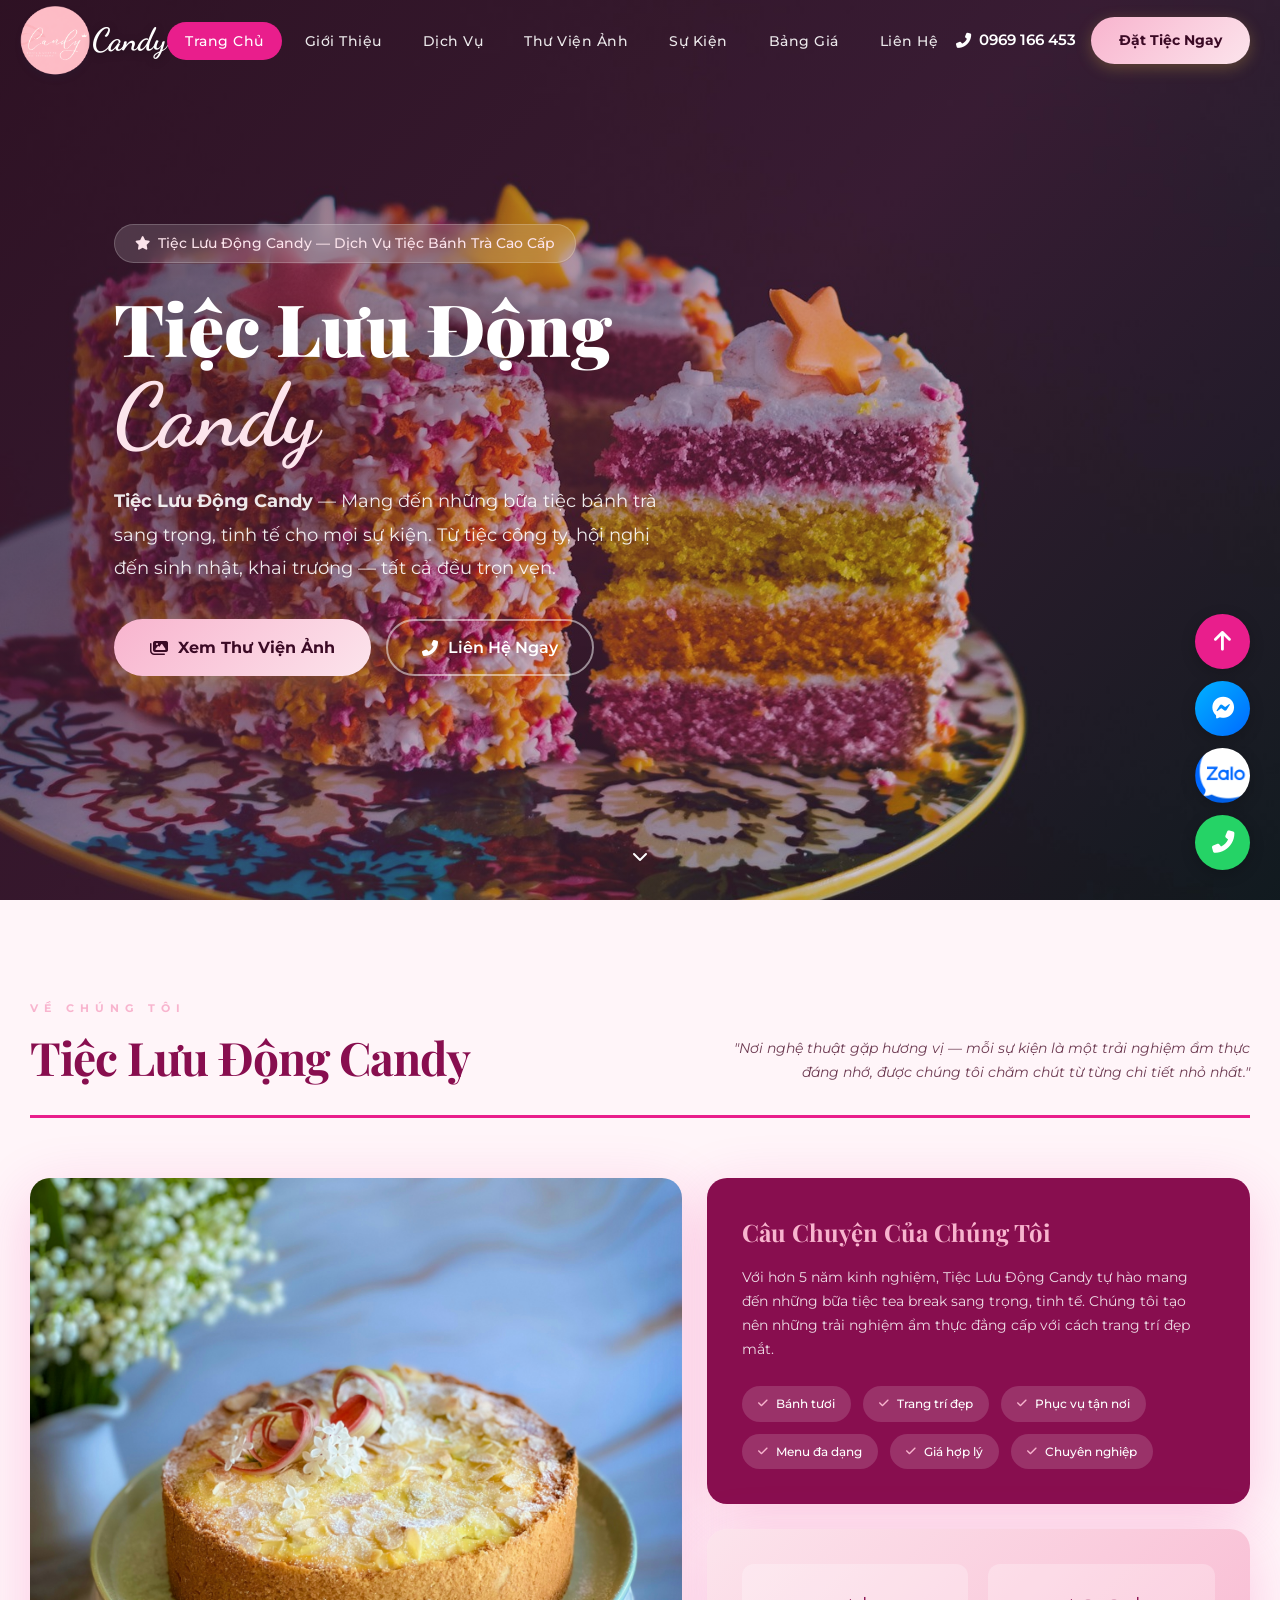
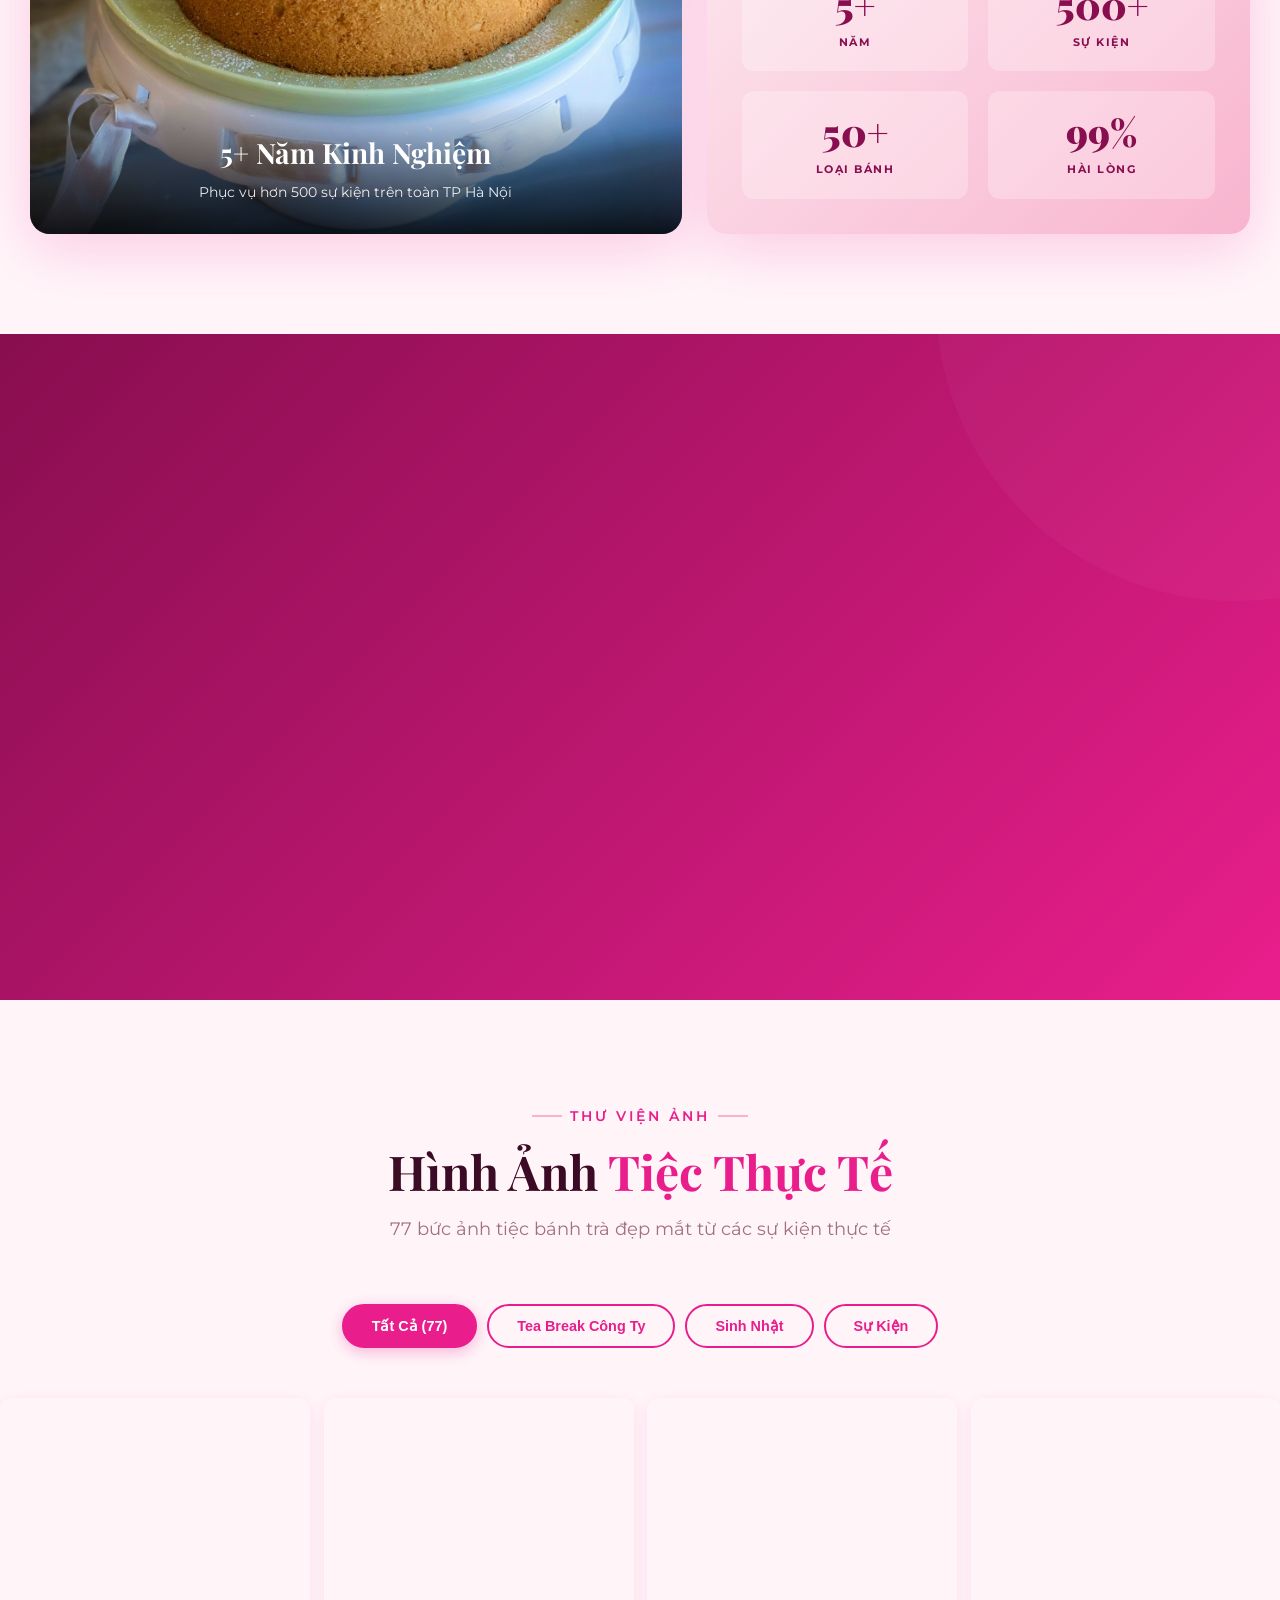
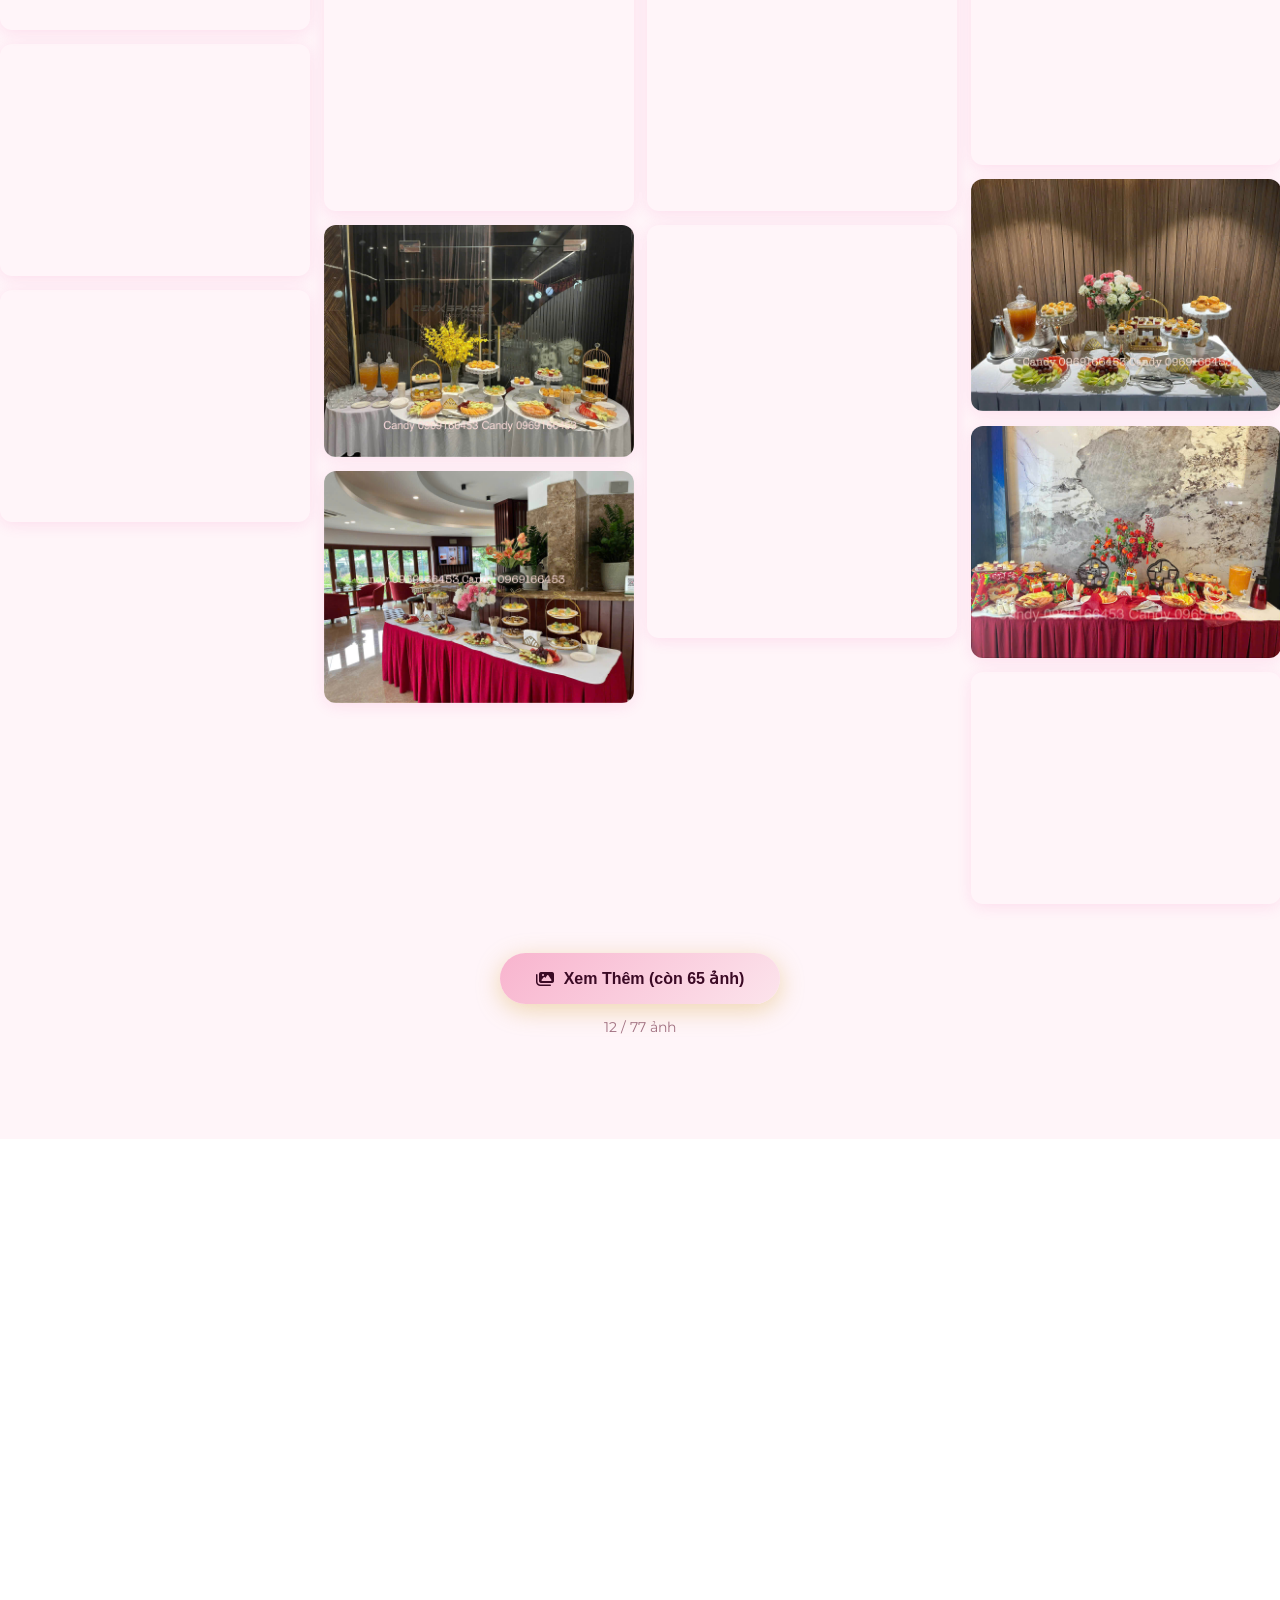
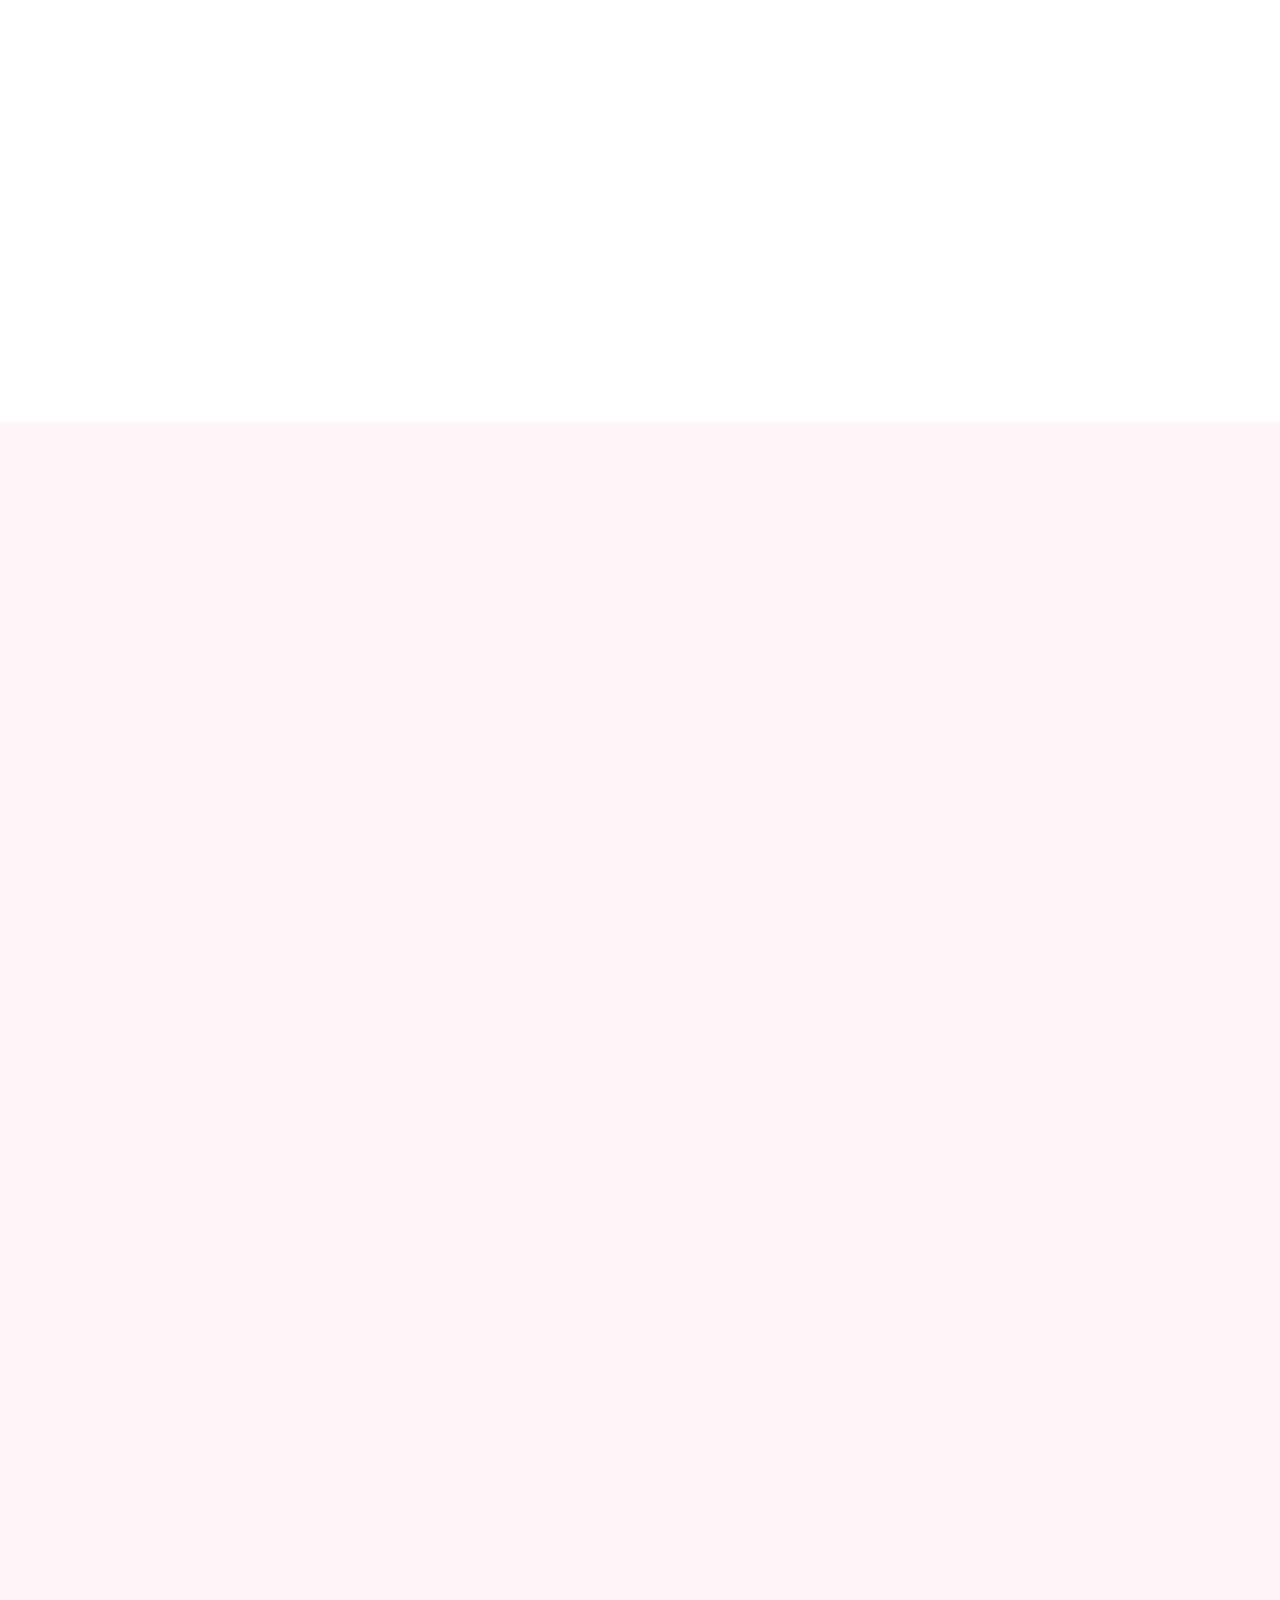
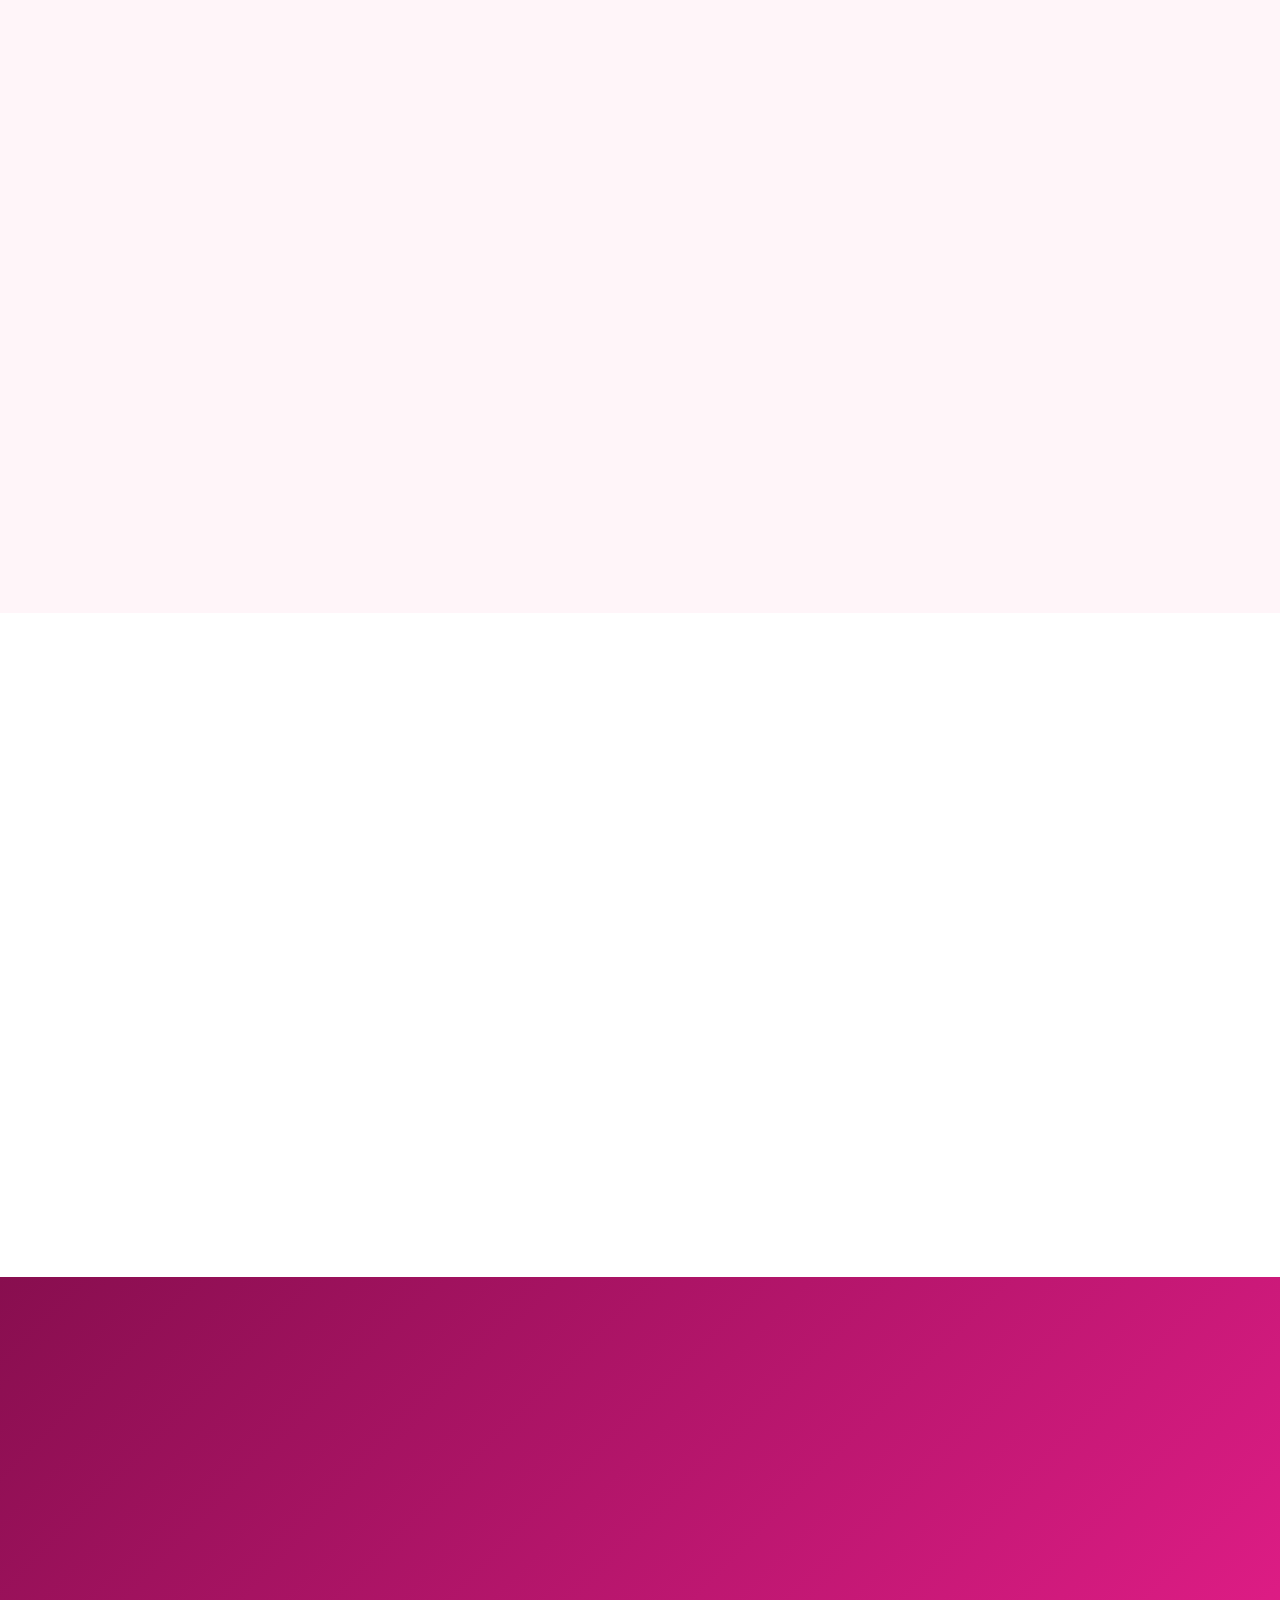
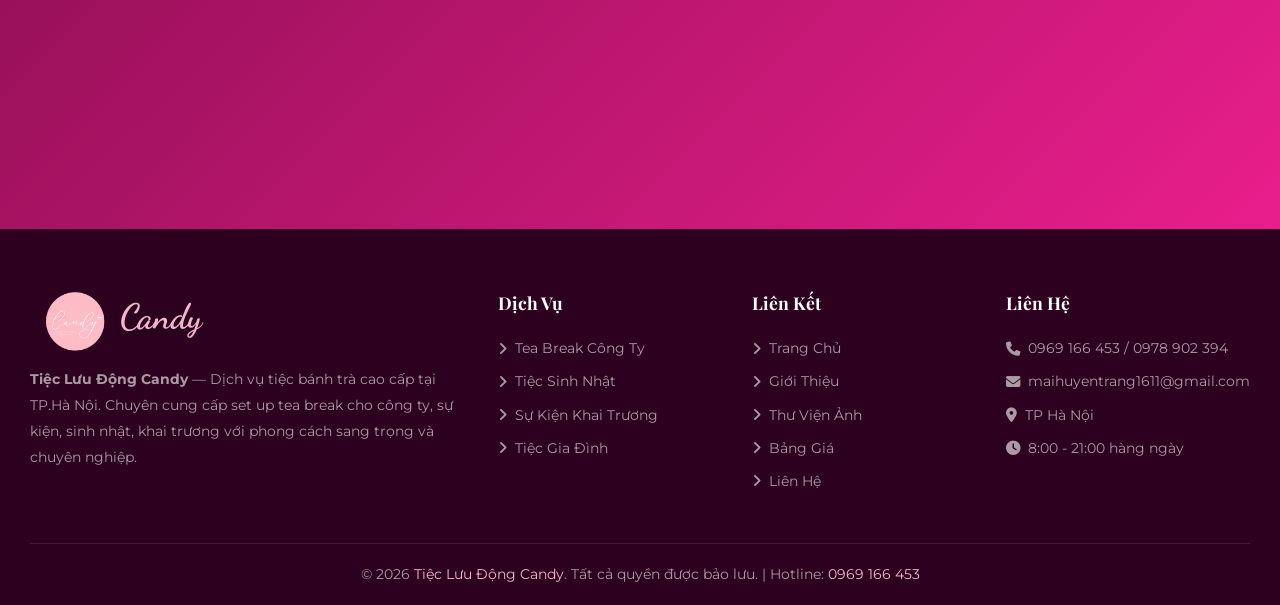
==== commit 2d4ee273: "add seo" ====
--- a/index.html
+++ b/index.html
@@ -4,6 +4,25 @@
     <meta charset="UTF-8">
     <meta name="viewport" content="width=device-width, initial-scale=1.0">
     <title>Tiệc Lưu Động Candy - Dịch Vụ Tiệc Bánh Trà Cao Cấp</title>
+
+    <!-- SEO Meta Tags -->
+    <meta name="description" content="Tiệc Lưu Động Candy chuyên cung cấp dịch vụ tiệc bánh trà cao cấp, teabreak, tiệc sinh nhật, sự kiện tại Hà Nội. Trải nghiệm ẩm thực tinh tế, sang trọng.">
+    <meta name="keywords" content="tiệc lưu động, tiệc bánh trà, teabreak sự kiện, tiệc sinh nhật, đặt tiệc ngọt hà nội, tiệc khai trương, candy catering">
+    <link rel="canonical" href="https://tiecluudongcandy.site/">
+
+    <!-- Open Graph / Facebook -->
+    <meta property="og:type" content="website">
+    <meta property="og:url" content="https://tiecluudongcandy.site/">
+    <meta property="og:title" content="Tiệc Lưu Động Candy - Dịch Vụ Tiệc Bánh Trà Cao Cấp">
+    <meta property="og:description" content="Tiệc Lưu Động Candy chuyên cung cấp dịch vụ tiệc bánh trà cao cấp, teabreak, tiệc sinh nhật, sự kiện tại Hà Nội. Trải nghiệm ẩm thực tinh tế, sang trọng.">
+    <meta property="og:image" content="https://tiecluudongcandy.site/imgs/slider-1.jpg">
+
+    <!-- Twitter -->
+    <meta name="twitter:card" content="summary_large_image">
+    <meta name="twitter:url" content="https://tiecluudongcandy.site/">
+    <meta name="twitter:title" content="Tiệc Lưu Động Candy - Dịch Vụ Tiệc Bánh Trà Cao Cấp">
+    <meta name="twitter:description" content="Tiệc Lưu Động Candy chuyên cung cấp dịch vụ tiệc bánh trà cao cấp, teabreak, tiệc sinh nhật, sự kiện tại Hà Nội. Trải nghiệm ẩm thực tinh tế, sang trọng.">
+    <meta name="twitter:image" content="https://tiecluudongcandy.site/imgs/slider-1.jpg">
 
     <!-- DNS Preconnect -->
     <link rel="preconnect" href="https://fonts.googleapis.com">
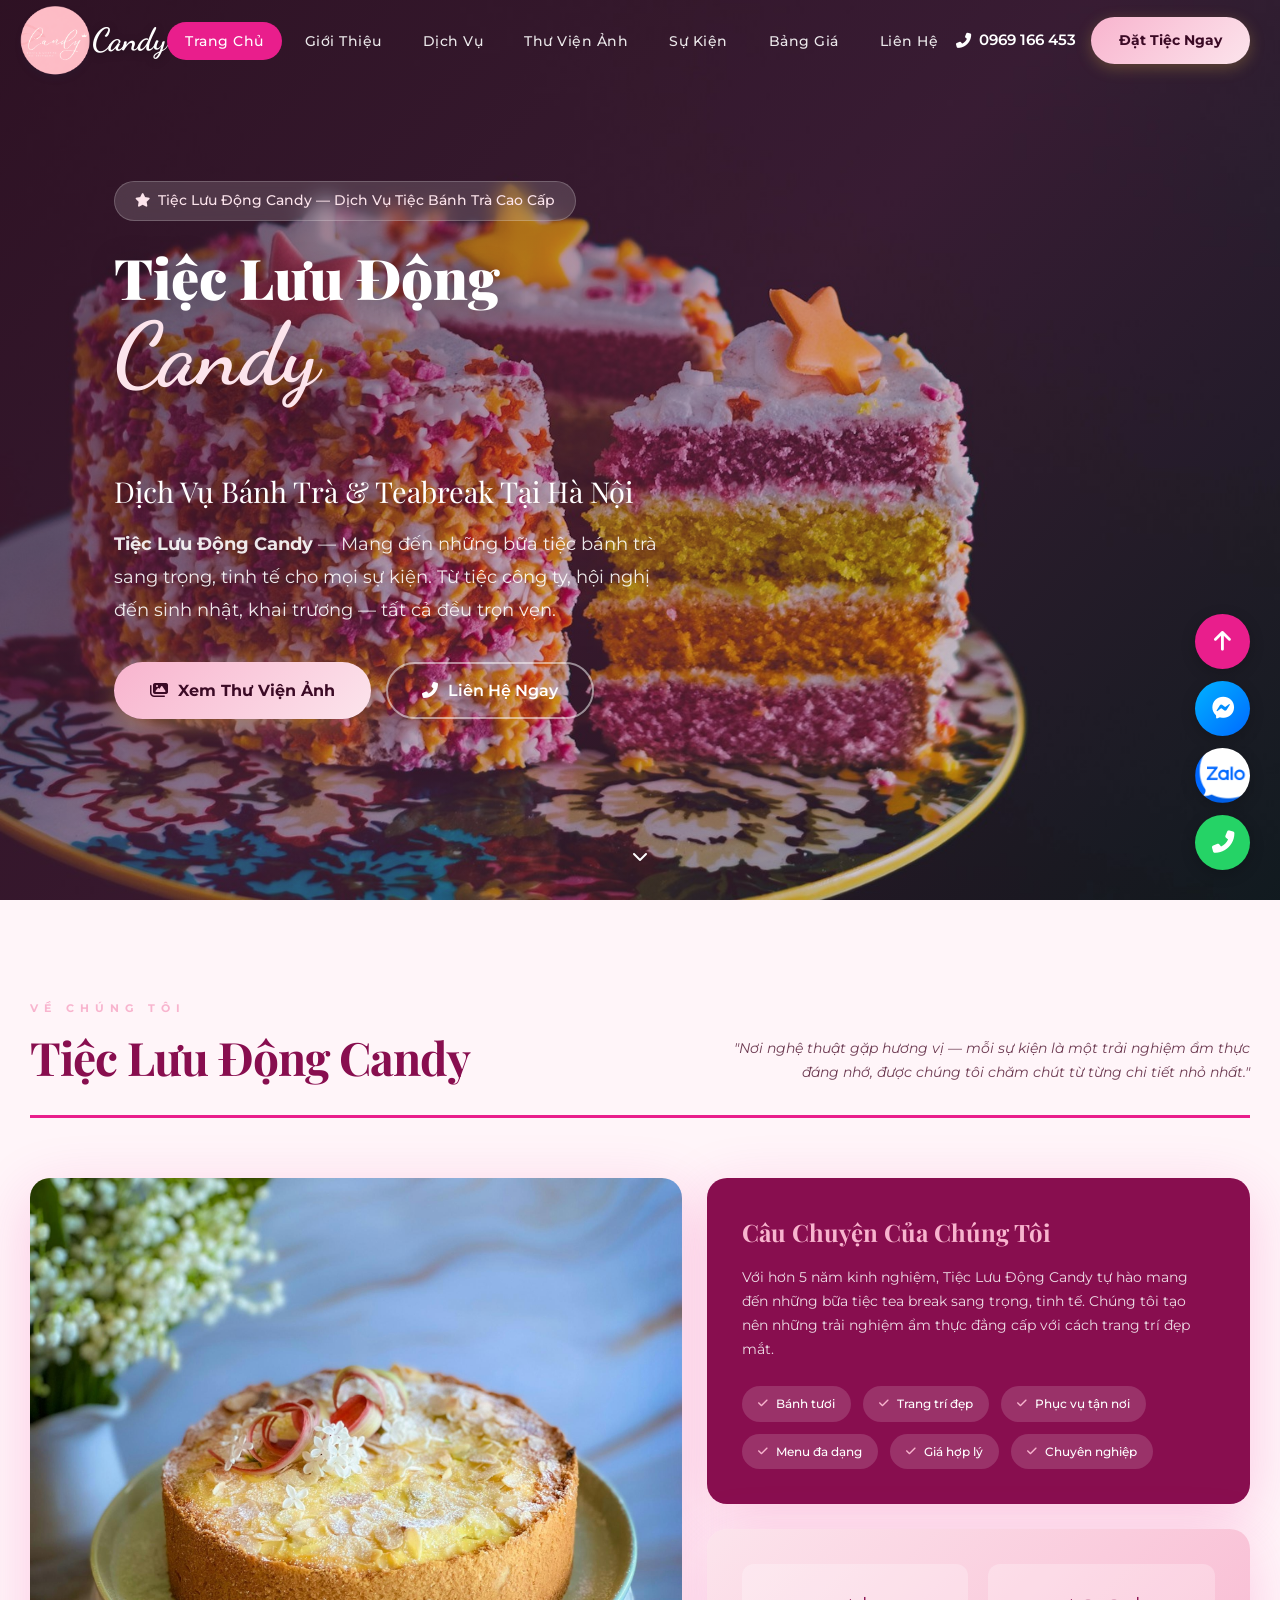
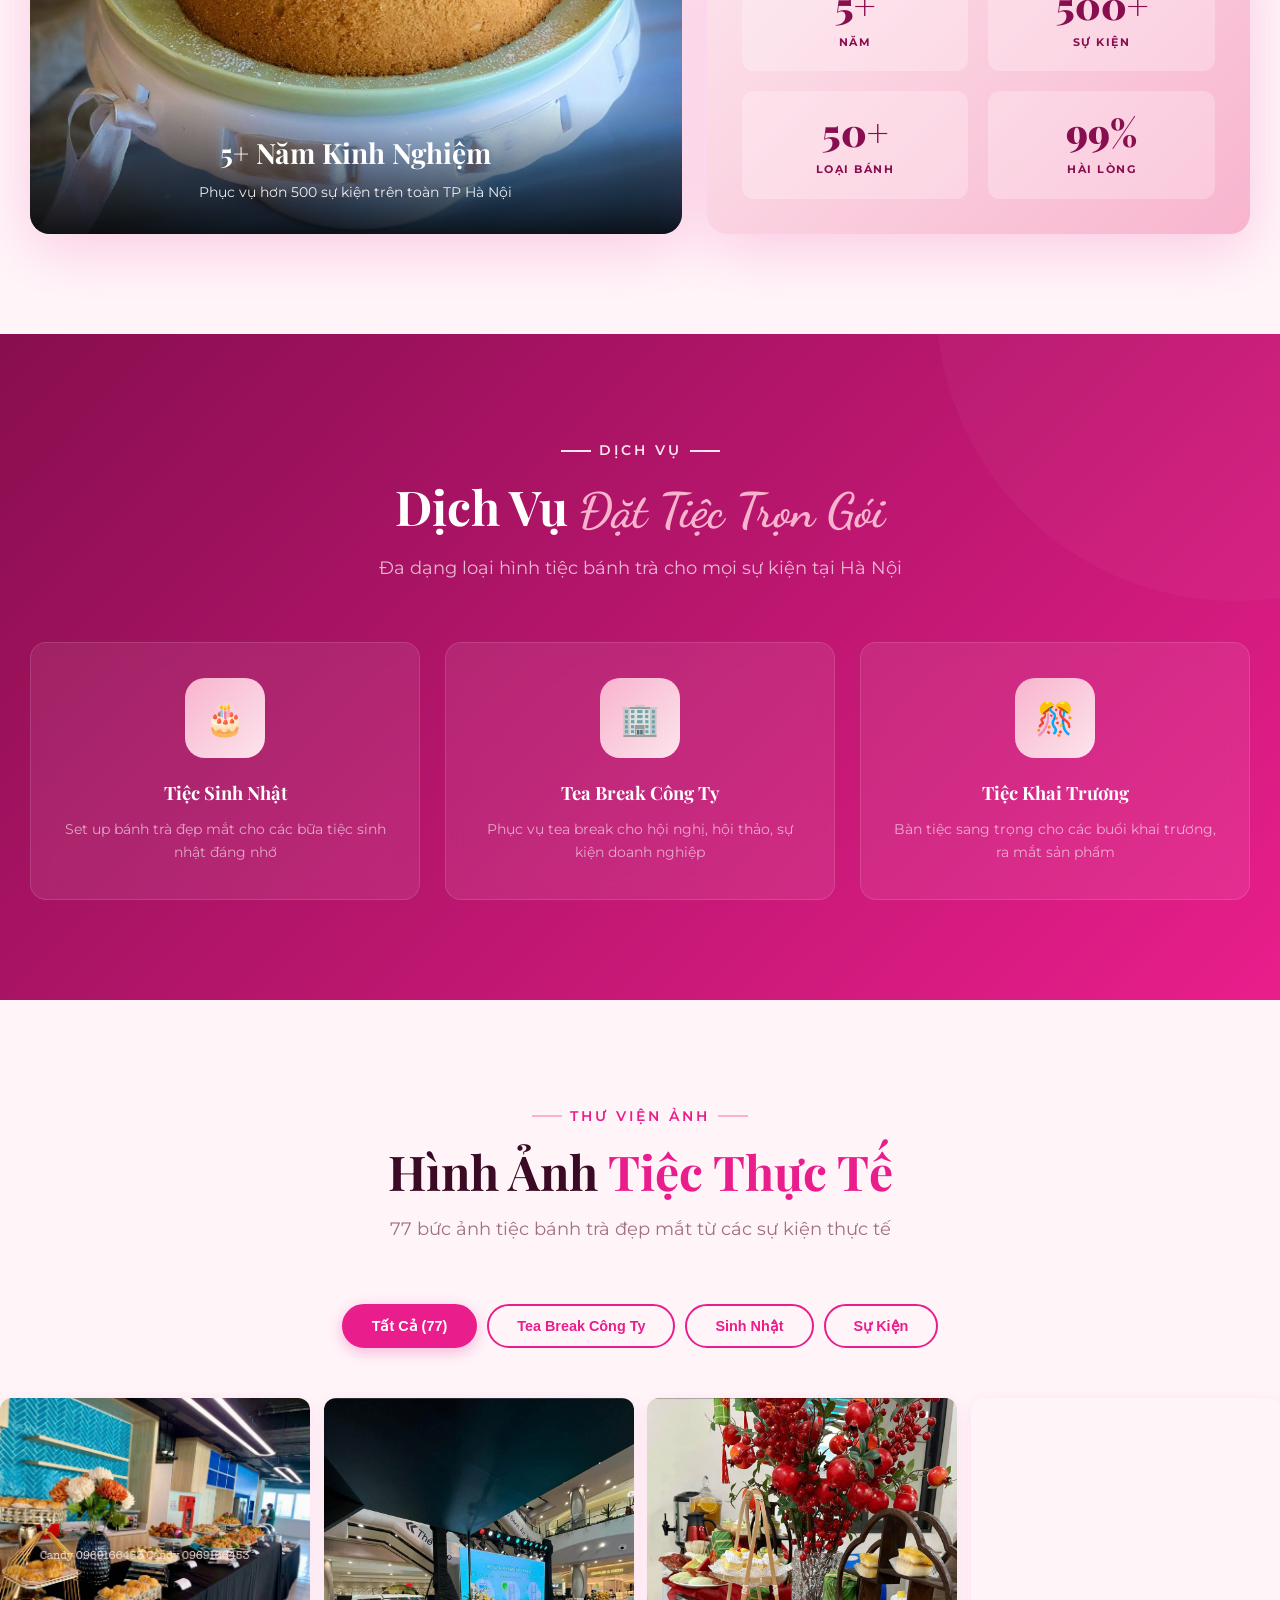
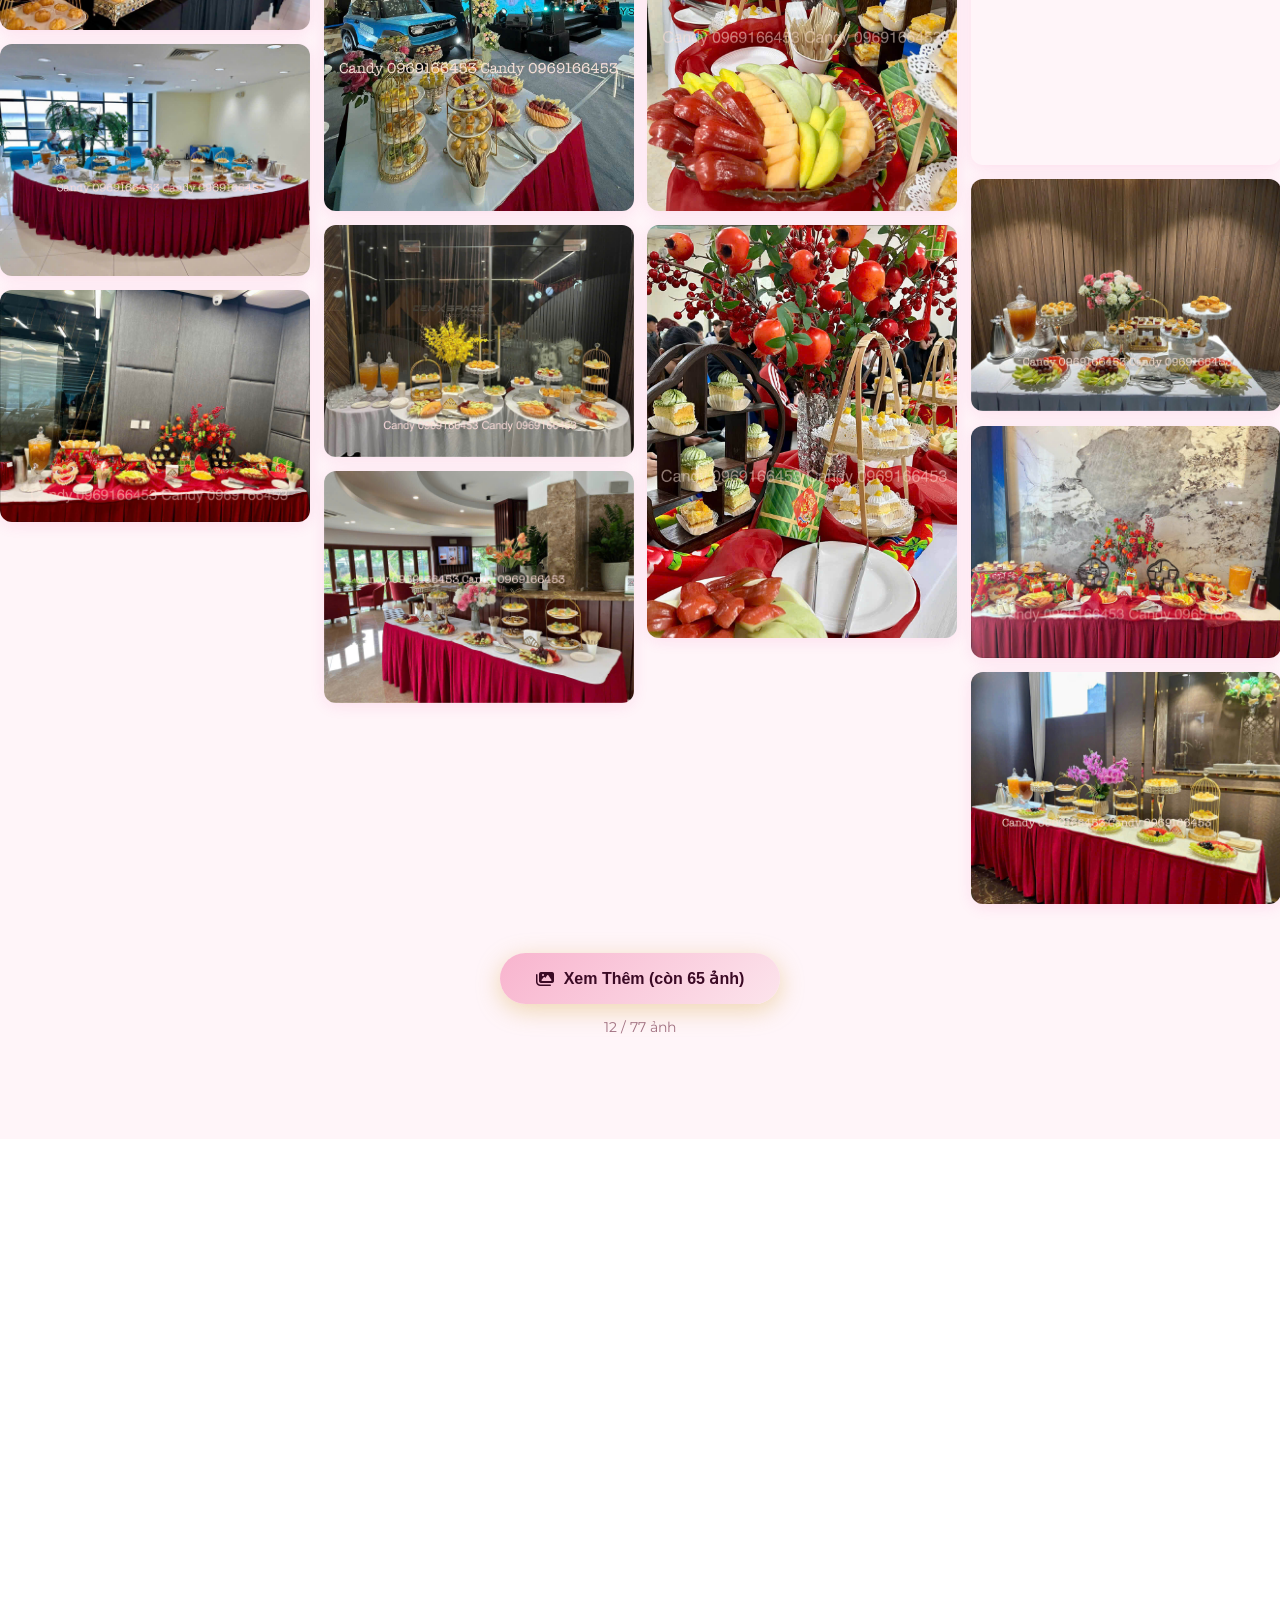
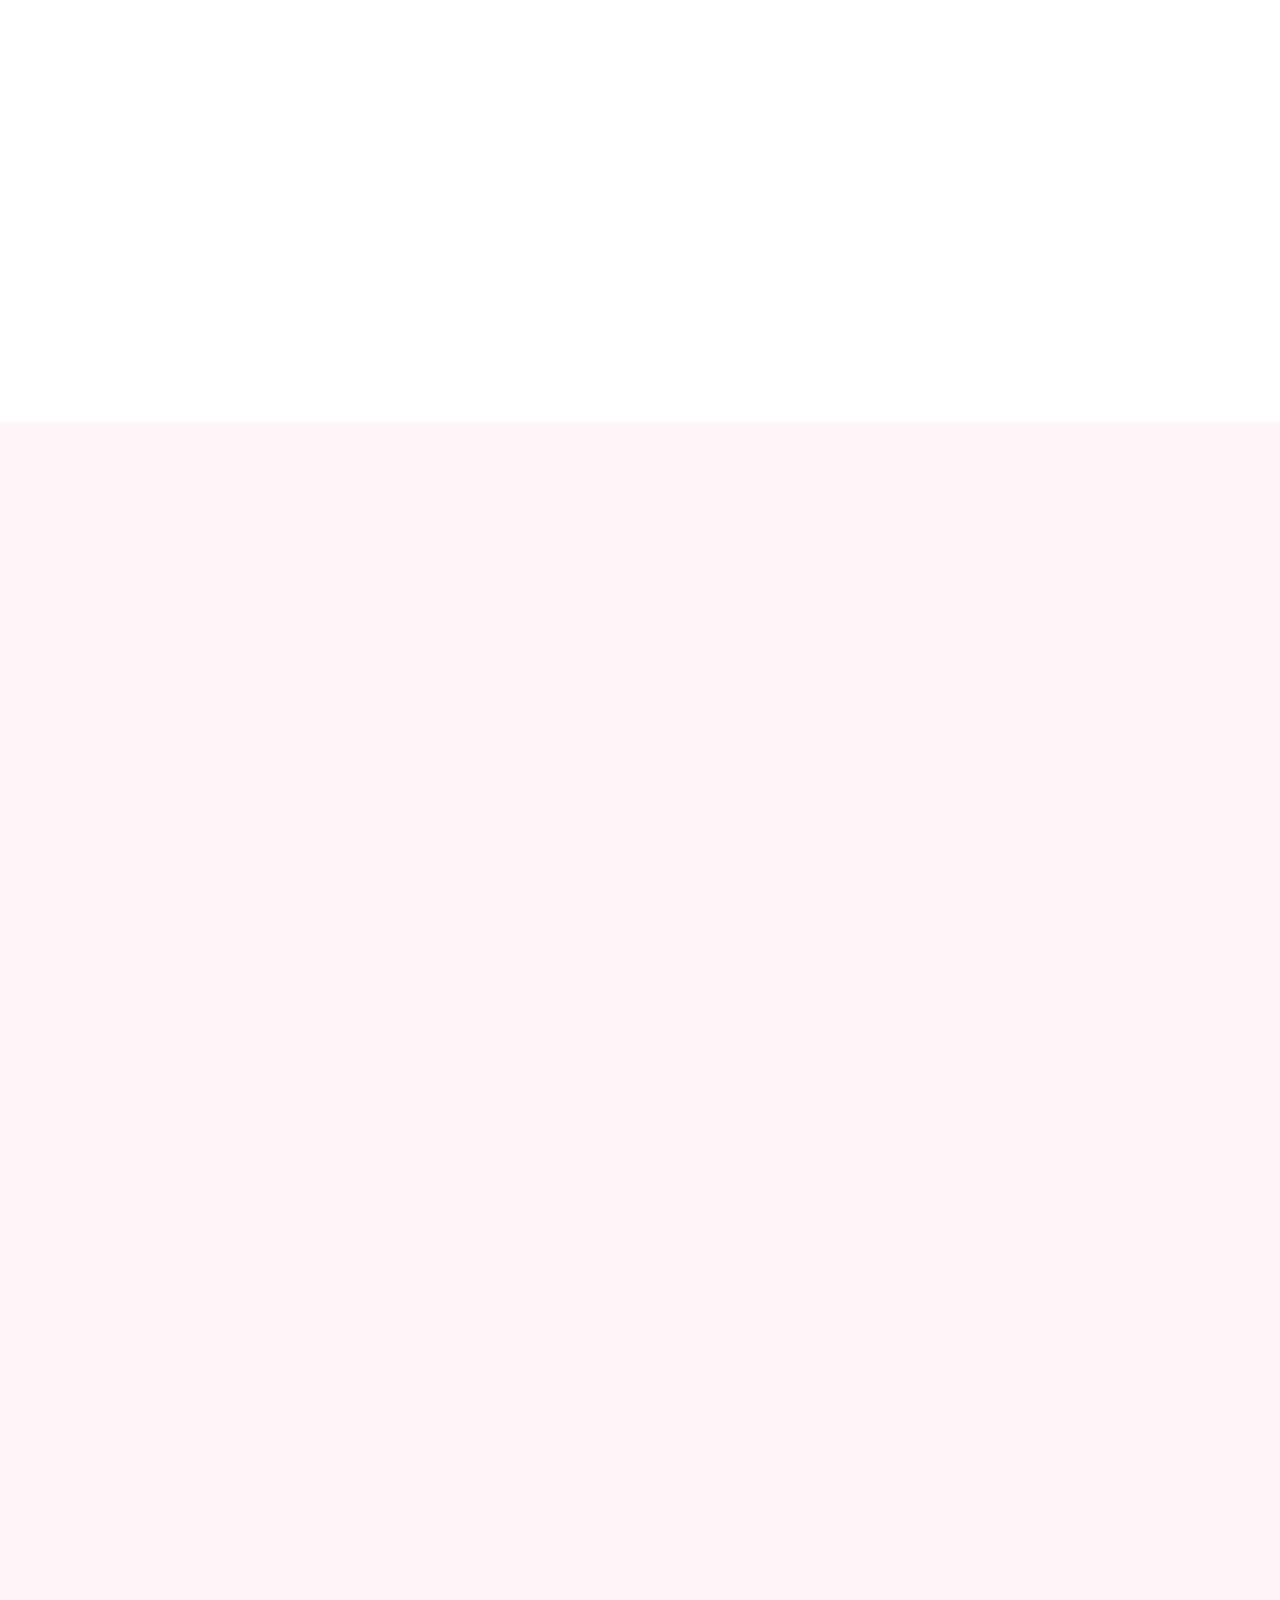
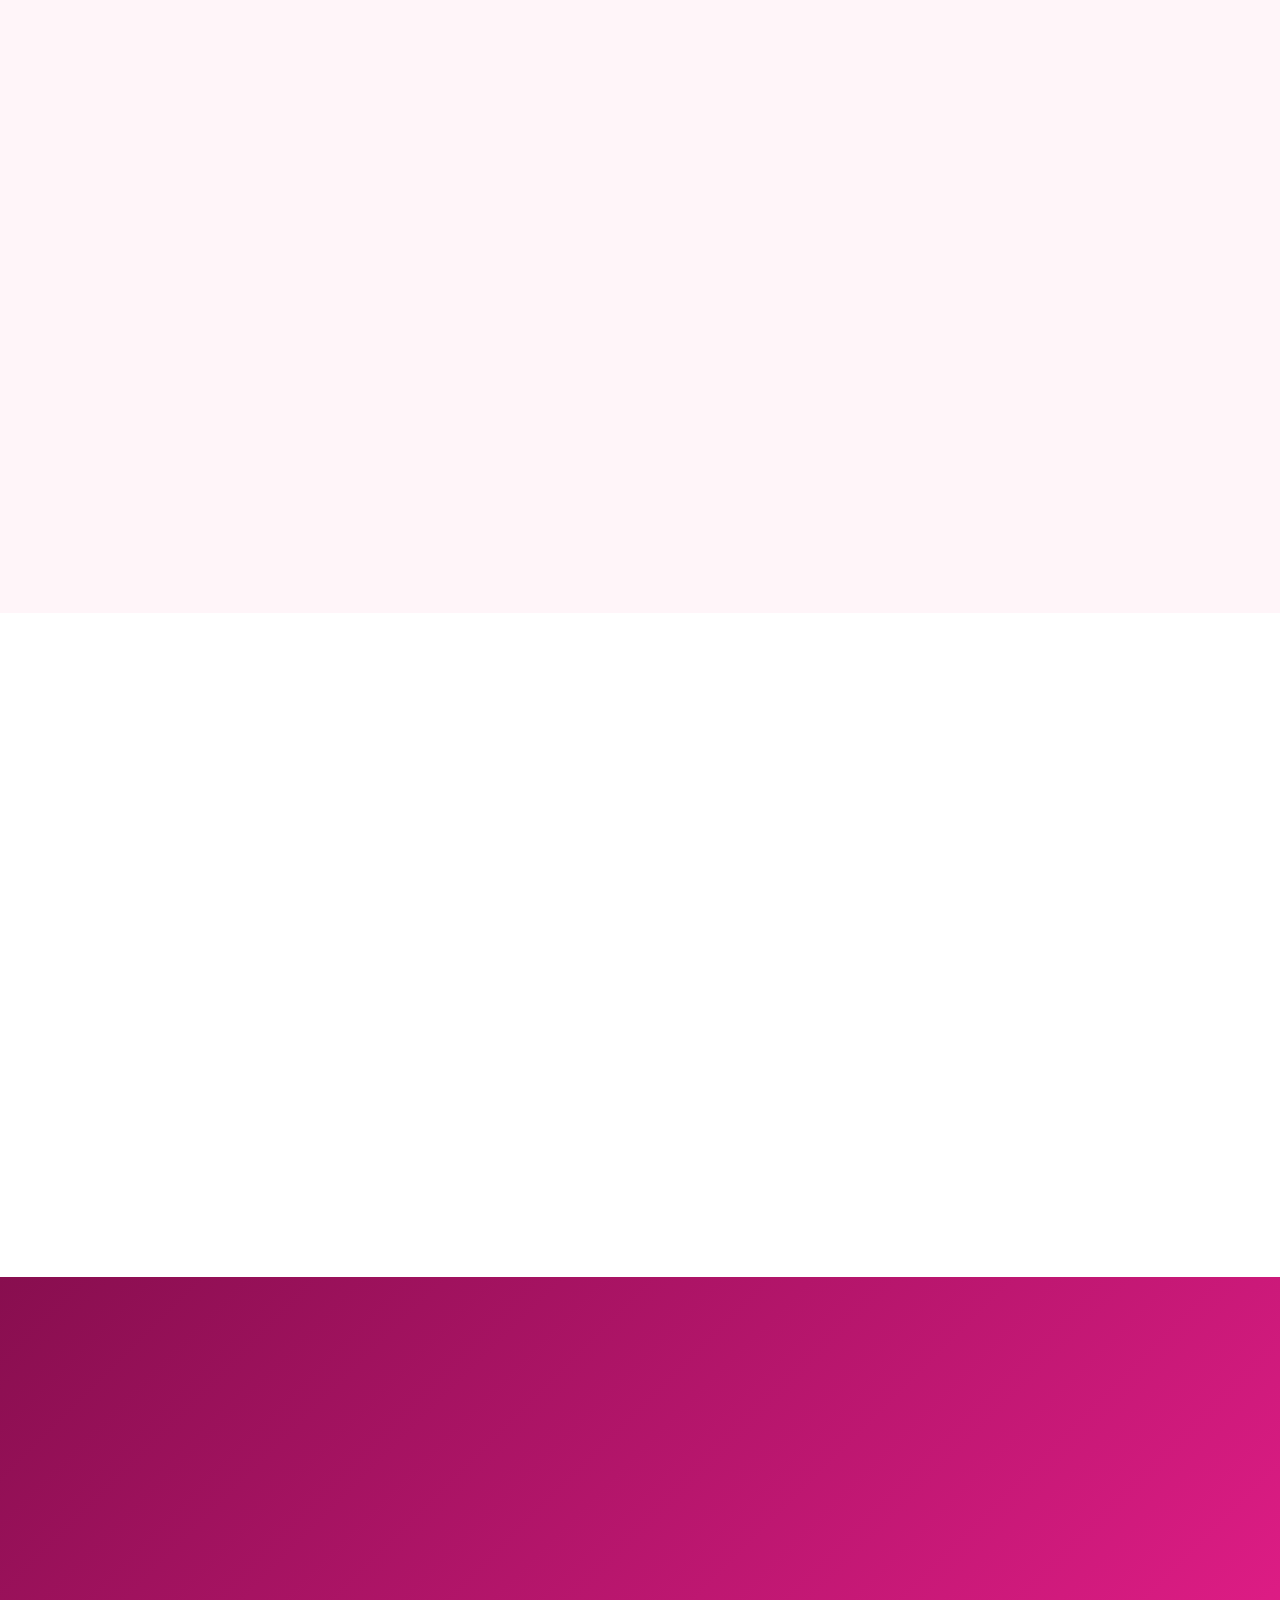
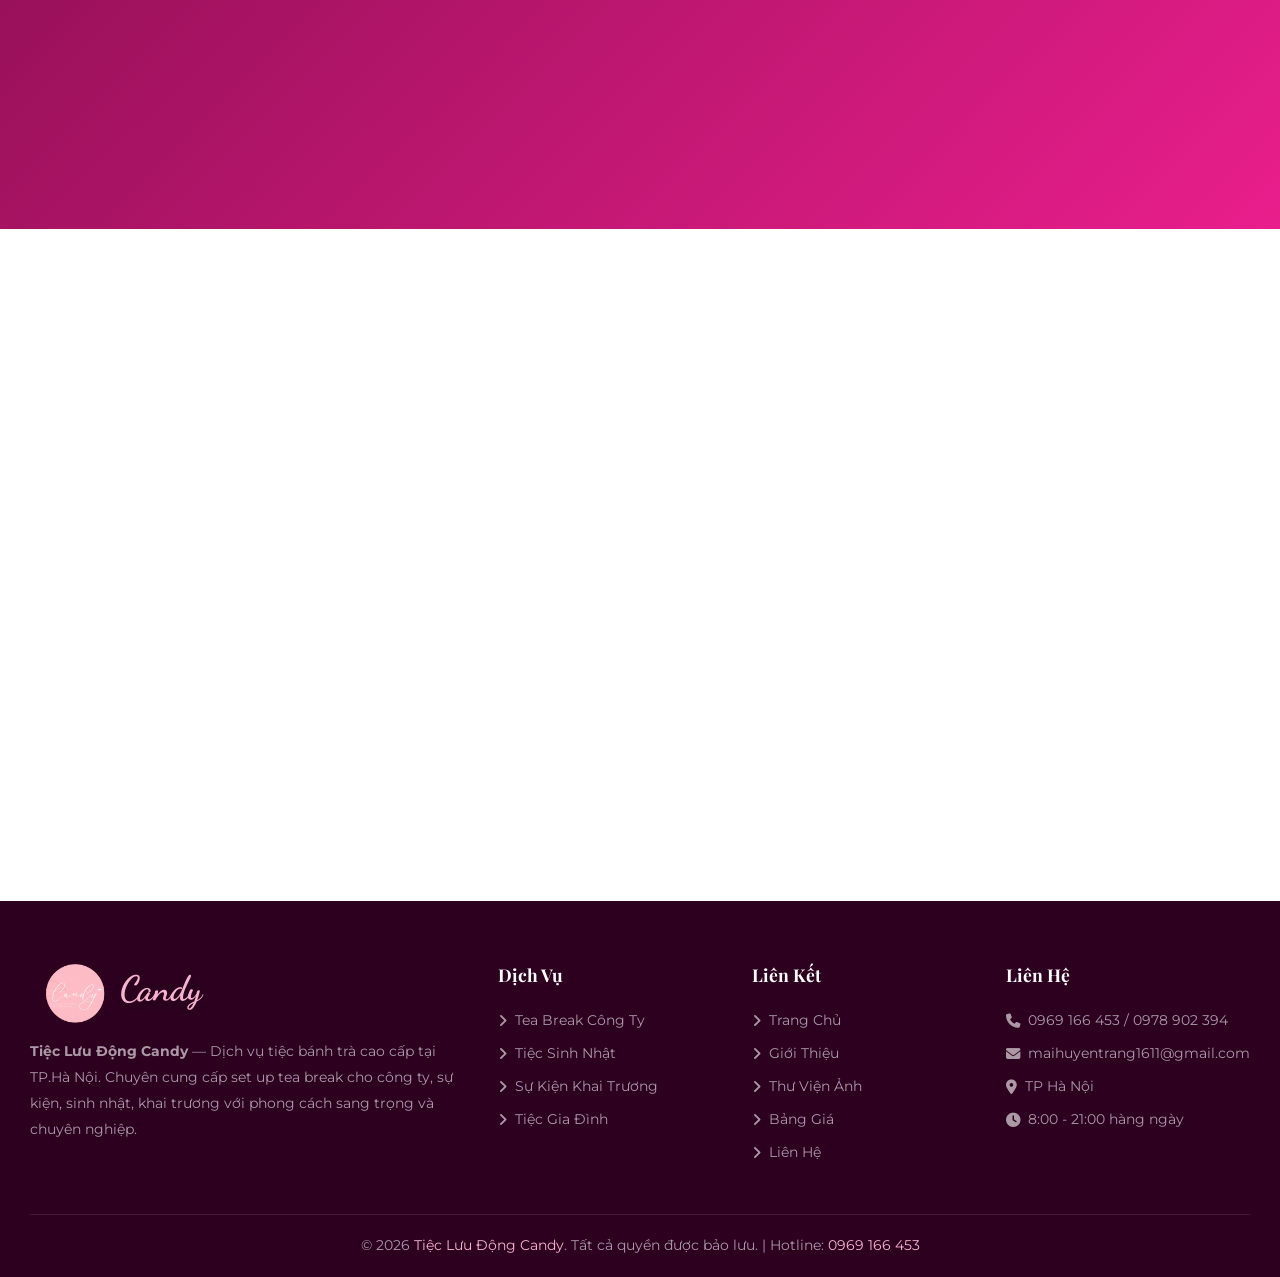
==== commit 39b12d6c: "update SEO" ====
--- a/index.html
+++ b/index.html
@@ -1,28 +1,33 @@
 <!DOCTYPE html>
 <html lang="vi">
+
 <head>
     <meta charset="UTF-8">
     <meta name="viewport" content="width=device-width, initial-scale=1.0">
     <title>Tiệc Lưu Động Candy - Dịch Vụ Tiệc Bánh Trà Cao Cấp</title>
 
     <!-- SEO Meta Tags -->
-    <meta name="description" content="Tiệc Lưu Động Candy chuyên cung cấp dịch vụ tiệc bánh trà cao cấp, teabreak, tiệc sinh nhật, sự kiện tại Hà Nội. Trải nghiệm ẩm thực tinh tế, sang trọng.">
-    <meta name="keywords" content="tiệc lưu động, tiệc bánh trà, teabreak sự kiện, tiệc sinh nhật, đặt tiệc ngọt hà nội, tiệc khai trương, candy catering">
+    <meta name="description"
+        content="Tiệc Lưu Động Candy chuyên cung cấp dịch vụ tiệc bánh trà cao cấp, teabreak, tiệc sinh nhật, sự kiện tại Hà Nội. Trải nghiệm ẩm thực tinh tế, sang trọng.">
+    <meta name="keywords"
+        content="tiệc lưu động, tiệc bánh trà, teabreak sự kiện, tiệc sinh nhật, đặt tiệc ngọt hà nội, tiệc khai trương, candy catering">
     <link rel="canonical" href="https://tiecluudongcandy.site/">
 
     <!-- Open Graph / Facebook -->
     <meta property="og:type" content="website">
     <meta property="og:url" content="https://tiecluudongcandy.site/">
     <meta property="og:title" content="Tiệc Lưu Động Candy - Dịch Vụ Tiệc Bánh Trà Cao Cấp">
-    <meta property="og:description" content="Tiệc Lưu Động Candy chuyên cung cấp dịch vụ tiệc bánh trà cao cấp, teabreak, tiệc sinh nhật, sự kiện tại Hà Nội. Trải nghiệm ẩm thực tinh tế, sang trọng.">
-    <meta property="og:image" content="https://tiecluudongcandy.site/imgs/slider-1.jpg">
+    <meta property="og:description"
+        content="Tiệc Lưu Động Candy chuyên cung cấp dịch vụ tiệc bánh trà cao cấp, teabreak, tiệc sinh nhật, sự kiện tại Hà Nội. Trải nghiệm ẩm thực tinh tế, sang trọng.">
+    <meta property="og:image" content="https://tiecluudongcandy.site/imgs/tiec-banh-tra-ha-noi-1.jpg">
 
     <!-- Twitter -->
     <meta name="twitter:card" content="summary_large_image">
     <meta name="twitter:url" content="https://tiecluudongcandy.site/">
     <meta name="twitter:title" content="Tiệc Lưu Động Candy - Dịch Vụ Tiệc Bánh Trà Cao Cấp">
-    <meta name="twitter:description" content="Tiệc Lưu Động Candy chuyên cung cấp dịch vụ tiệc bánh trà cao cấp, teabreak, tiệc sinh nhật, sự kiện tại Hà Nội. Trải nghiệm ẩm thực tinh tế, sang trọng.">
-    <meta name="twitter:image" content="https://tiecluudongcandy.site/imgs/slider-1.jpg">
+    <meta name="twitter:description"
+        content="Tiệc Lưu Động Candy chuyên cung cấp dịch vụ tiệc bánh trà cao cấp, teabreak, tiệc sinh nhật, sự kiện tại Hà Nội. Trải nghiệm ẩm thực tinh tế, sang trọng.">
+    <meta name="twitter:image" content="https://tiecluudongcandy.site/imgs/tiec-banh-tra-ha-noi-1.jpg">
 
     <!-- DNS Preconnect -->
     <link rel="preconnect" href="https://fonts.googleapis.com">
@@ -30,26 +35,96 @@
     <link rel="preconnect" href="https://cdnjs.cloudflare.com">
 
     <!-- Preload critical hero image -->
-    <link rel="preload" as="image" href="imgs/slider-1.jpg" fetchpriority="high">
+    <link rel="preload" as="image" href="imgs/tiec-banh-tra-ha-noi-1.jpg" fetchpriority="high">
 
     <!-- Google Fonts - non-blocking with font-display:swap -->
-    <link rel="preload" href="https://fonts.googleapis.com/css2?family=Playfair+Display:wght@700;900&family=Montserrat:wght@400;600&family=Dancing+Script:wght@700&display=swap" as="style" onload="this.onload=null;this.rel='stylesheet'">
-    <noscript><link href="https://fonts.googleapis.com/css2?family=Playfair+Display:wght@700;900&family=Montserrat:wght@400;600&family=Dancing+Script:wght@700&display=swap" rel="stylesheet"></noscript>
+    <link rel="preload"
+        href="https://fonts.googleapis.com/css2?family=Playfair+Display:wght@700;900&family=Montserrat:wght@400;600&family=Dancing+Script:wght@700&display=swap"
+        as="style" onload="this.onload=null;this.rel='stylesheet'">
+    <noscript>
+        <link
+            href="https://fonts.googleapis.com/css2?family=Playfair+Display:wght@700;900&family=Montserrat:wght@400;600&family=Dancing+Script:wght@700&display=swap"
+            rel="stylesheet">
+    </noscript>
 
     <!-- Font Awesome - non-blocking -->
-    <link rel="preload" href="https://cdnjs.cloudflare.com/ajax/libs/font-awesome/6.5.0/css/all.min.css" as="style" onload="this.onload=null;this.rel='stylesheet'">
-    <noscript><link rel="stylesheet" href="https://cdnjs.cloudflare.com/ajax/libs/font-awesome/6.5.0/css/all.min.css"></noscript>
+    <link rel="preload" href="https://cdnjs.cloudflare.com/ajax/libs/font-awesome/6.5.0/css/all.min.css" as="style"
+        onload="this.onload=null;this.rel='stylesheet'">
+    <noscript>
+        <link rel="stylesheet" href="https://cdnjs.cloudflare.com/ajax/libs/font-awesome/6.5.0/css/all.min.css">
+    </noscript>
 
     <!-- Critical CSS -->
     <link rel="stylesheet" href="css/style.css">
+
+    <!-- Schema Markup cho Local SEO -->
+    <script type="application/ld+json">
+    {
+      "@context": "https://schema.org",
+      "@type": "FoodEstablishment",
+      "name": "Tiệc Lưu Động Candy",
+      "image": "https://tiecluudongcandy.site/imgs/tiec-banh-tra-ha-noi-1.jpg",
+      "@id": "https://tiecluudongcandy.site/",
+      "url": "https://tiecluudongcandy.site/",
+      "telephone": "0969166453",
+      "priceRange": "50.000đ - 100.000đ",
+      "description": "Tiệc Lưu Động Candy chuyên cung cấp dịch vụ tiệc bánh trà cao cấp, teabreak, tiệc sinh nhật, sự kiện tại Hà Nội.",
+      "address": {
+        "@type": "PostalAddress",
+        "addressLocality": "Hà Nội",
+        "addressRegion": "Hà Nội",
+        "addressCountry": "VN"
+      },
+      "servesCuisine": "Teabreak, Tiệc Bánh Trà, Tiệc Ngọt",
+      "sameAs": [
+        "https://web.facebook.com/profile.php?id=100095197116952"
+      ]
+    }
+    </script>
+    
+    <!-- FAQ Schema -->
+    <script type="application/ld+json">
+    {
+      "@context": "https://schema.org",
+      "@type": "FAQPage",
+      "mainEntity": [{
+        "@type": "Question",
+        "name": "Candy có nhận setup tiệc teabreak tận nơi tại Hà Nội không?",
+        "acceptedAnswer": {
+          "@type": "Answer",
+          "text": "Dạ có. Tiệc Lưu Động Candy nhận setup trọn gói tiệc Teabreak, Bánh Trà, Sinh Nhật tận nơi tại TẤT CẢ các quận huyện thuộc khu vực TP. Hà Nội. Chúng tôi mang đến đầy đủ dụng cụ bàn ghế, khay kệ trang trí sang trọng và nhân sự phục vụ trực tiếp."
+        }
+      }, {
+        "@type": "Question",
+        "name": "Chi phí đặt tiệc ngọt teabreak cho công ty là bao nhiêu?",
+        "acceptedAnswer": {
+          "@type": "Answer",
+          "text": "Chi phí phụ thuộc vào menu bạn chọn, thường dao động từ 50.000đ - 100.000đ/suất. Các gói đều đã bao gồm phí setup khay kệ tiêu chuẩn, hoa tươi trang trí cơ bản và dụng cụ dùng tiệc. Phí vận chuyển và hóa đơn VAT 8% (nếu cần) sẽ tính riêng tùy khu vực."
+        }
+      }, {
+        "@type": "Question",
+        "name": "Nên đặt tiệc trước bao nhiêu ngày?",
+        "acceptedAnswer": {
+          "@type": "Answer",
+          "text": "Để đảm bảo chất lượng bánh luôn tươi mới và được setup chu đáo nhất, quý khách vui lòng đặt cọc và chốt thực đơn trước ít nhất 2-3 ngày so với ngày sự kiện diễn ra. Với các sự kiện lớn trên 100 khách, nên đặt trước 5-7 ngày."
+        }
+      }]
+    }
+    </script>
+
+    <!-- Favicon -->
+    <link rel="icon" href="imgs/logo.png" type="image/png">
 </head>
+
 <body>
 
     <!-- LOADING SCREEN -->
     <div class="loading-screen" id="loadingScreen">
         <div class="loading-content">
             <div class="loading-logo">Tiệc Lưu Động Candy</div>
-            <div class="loading-bar"><div class="loading-bar-fill"></div></div>
+            <div class="loading-bar">
+                <div class="loading-bar-fill"></div>
+            </div>
         </div>
     </div>
 
@@ -57,7 +132,8 @@
     <header class="header" id="header">
         <div class="container">
             <a href="#" class="logo">
-                <div class="logo-icon"><img src="imgs/logo.png" alt="Logo Candy" style="height:70px;vertical-align:middle;"></div>
+                <div class="logo-icon"><img src="imgs/logo.png" alt="Logo Candy"
+                        style="height:70px;vertical-align:middle;"></div>
                 <span class="logo-text">Candy</span>
             </a>
             <ul class="nav-menu" id="navMenu">
@@ -86,27 +162,34 @@
     <section class="hero" id="home">
         <div class="hero-slider">
             <div class="hero-slide active">
-                <img src="imgs/slider-1.jpg" alt="Tiệc bánh trà Candy 1" fetchpriority="high" decoding="async">
+                <img src="imgs/tiec-banh-tra-ha-noi-1.jpg"
+                    alt="Trang trí bàn tiệc bánh trà teabreak cao cấp tại Hà Nội 1" fetchpriority="high"
+                    decoding="async">
                 <div class="hero-overlay"></div>
             </div>
             <div class="hero-slide">
-                <img src="imgs/slider-2.jpg" alt="Tiệc bánh trà Candy 2" loading="lazy" decoding="async">
+                <img src="imgs/tiec-banh-tra-ha-noi-2.jpg"
+                    alt="Trang trí bàn tiệc bánh trà teabreak cao cấp tại Hà Nội 2" loading="lazy" decoding="async">
                 <div class="hero-overlay"></div>
             </div>
             <div class="hero-slide">
-                <img src="imgs/slider-3.jpg" alt="Tiệc bánh trà Candy 3" loading="lazy" decoding="async">
+                <img src="imgs/tiec-banh-tra-ha-noi-3.jpg"
+                    alt="Trang trí bàn tiệc bánh trà teabreak cao cấp tại Hà Nội 3" loading="lazy" decoding="async">
                 <div class="hero-overlay"></div>
             </div>
             <div class="hero-slide">
-                <img src="imgs/slider-4.jpg" alt="Tiệc bánh trà Candy 4" loading="lazy" decoding="async">
+                <img src="imgs/tiec-banh-tra-ha-noi-4.jpg"
+                    alt="Trang trí bàn tiệc bánh trà teabreak cao cấp tại Hà Nội 4" loading="lazy" decoding="async">
                 <div class="hero-overlay"></div>
             </div>
             <div class="hero-slide">
-                <img src="imgs/slider-5.jpg" alt="Tiệc bánh trà Candy 5" loading="lazy" decoding="async">
+                <img src="imgs/tiec-banh-tra-ha-noi-5.jpg"
+                    alt="Trang trí bàn tiệc bánh trà teabreak cao cấp tại Hà Nội 5" loading="lazy" decoding="async">
                 <div class="hero-overlay"></div>
             </div>
             <div class="hero-slide">
-                <img src="imgs/slider-6.jpg" alt="Tiệc bánh trà Candy 6" loading="lazy" decoding="async">
+                <img src="imgs/tiec-banh-tra-ha-noi-6.jpg"
+                    alt="Trang trí bàn tiệc bánh trà teabreak cao cấp tại Hà Nội 6" loading="lazy" decoding="async">
                 <div class="hero-overlay"></div>
             </div>
         </div>
@@ -116,12 +199,14 @@
                 <i class="fas fa-star"></i>
                 Tiệc Lưu Động Candy — Dịch Vụ Tiệc Bánh Trà Cao Cấp
             </div>
-            <h1 class="hero-title">
-                Tiệc Lưu Động
-                <span class="highlight">Candy</span>
+            <h1 class="hero-title" style="font-size: 3.5rem;">
+                Tiệc Lưu Động <span class="highlight">Candy</span><br>
+                <span style="font-size: 1.8rem; font-weight: normal; display: block; margin-top: 10px;">Dịch Vụ Bánh Trà
+                    & Teabreak Tại Hà Nội</span>
             </h1>
             <p class="hero-desc">
-                <strong>Tiệc Lưu Động Candy</strong> — Mang đến những bữa tiệc bánh trà sang trọng, tinh tế cho mọi sự kiện. 
+                <strong>Tiệc Lưu Động Candy</strong> — Mang đến những bữa tiệc bánh trà sang trọng, tinh tế cho mọi sự
+                kiện.
                 Từ tiệc công ty, hội nghị đến sinh nhật, khai trương — tất cả đều trọn vẹn.
             </p>
             <div class="hero-buttons">
@@ -148,13 +233,14 @@
                     <h2 class="main-title">Tiệc Lưu Động Candy</h2>
                 </div>
                 <div class="right">
-                    <p>"Nơi nghệ thuật gặp hương vị — mỗi sự kiện là một trải nghiệm ẩm thực đáng nhớ, được chúng tôi chăm chút từ từng chi tiết nhỏ nhất."</p>
+                    <p>"Nơi nghệ thuật gặp hương vị — mỗi sự kiện là một trải nghiệm ẩm thực đáng nhớ, được chúng tôi
+                        chăm chút từ từng chi tiết nhỏ nhất."</p>
                 </div>
             </div>
 
             <div class="magazine-grid">
                 <div class="mg-image-large fade-in-left">
-                    <img src="imgs/slider-6.jpg" alt="Tiệc bánh trà Candy" loading="lazy">
+                    <img src="imgs/tiec-banh-tra-ha-noi-6.jpg" alt="Tiệc bánh trà Candy" loading="lazy">
                     <div class="overlay-text">
                         <h3>5+ Năm Kinh Nghiệm</h3>
                         <p>Phục vụ hơn 500 sự kiện trên toàn TP Hà Nội</p>
@@ -164,7 +250,8 @@
                 <div class="mg-content-box fade-in-right">
                     <h3>Câu Chuyện Của Chúng Tôi</h3>
                     <p>
-                        Với hơn 5 năm kinh nghiệm, Tiệc Lưu Động Candy tự hào mang đến những bữa tiệc tea break sang trọng, tinh tế. Chúng tôi tạo nên những trải nghiệm ẩm thực đẳng cấp với cách trang trí đẹp mắt.
+                        Với hơn 5 năm kinh nghiệm, Tiệc Lưu Động Candy tự hào mang đến những bữa tiệc tea break sang
+                        trọng, tinh tế. Chúng tôi tạo nên những trải nghiệm ẩm thực đẳng cấp với cách trang trí đẹp mắt.
                     </p>
                     <div class="feature-list">
                         <div class="fl-item"><i class="fas fa-check"></i> Bánh tươi</div>
@@ -203,8 +290,9 @@
         <div class="container">
             <div class="section-heading fade-in">
                 <div class="section-tag">Dịch Vụ</div>
-                <h2 class="section-title" style="color:white;">Dịch Vụ <span class="text-gold">Của Chúng Tôi</span></h2>
-                <p class="section-subtitle">Đa dạng loại hình tiệc bánh trà cho mọi sự kiện</p>
+                <h2 class="section-title" style="color:white;">Dịch Vụ <span class="text-gold">Đặt Tiệc Trọn Gói</span>
+                </h2>
+                <p class="section-subtitle">Đa dạng loại hình tiệc bánh trà cho mọi sự kiện tại Hà Nội</p>
             </div>
             <div class="services-grid">
                 <div class="service-card fade-in">
@@ -242,19 +330,19 @@
                 <button class="gallery-tab" onclick="filterGallery('event', this)">Sự Kiện</button>
             </div>
 
-            </div>
-
-            <!-- Masonry Gallery - rendered by JavaScript -->
-            <div class="masonry-gallery" id="mainGallery"></div>
-
-            <div style="text-align: center; margin-top: 50px;" id="loadMoreWrap">
-                <button class="btn-primary" onclick="loadMoreGallery()" id="loadMoreBtn">
-                    <i class="fas fa-images"></i> Xem Thêm Ảnh
-                </button>
-                <p class="gallery-progress">
-                    <span id="galleryShownCount">0</span> / 77 ảnh
-                </p>
-            </div>
+        </div>
+
+        <!-- Masonry Gallery - rendered by JavaScript -->
+        <div class="masonry-gallery" id="mainGallery"></div>
+
+        <div style="text-align: center; margin-top: 50px;" id="loadMoreWrap">
+            <button class="btn-primary" onclick="loadMoreGallery()" id="loadMoreBtn">
+                <i class="fas fa-images"></i> Xem Thêm Ảnh
+            </button>
+            <p class="gallery-progress">
+                <span id="galleryShownCount">0</span> / 77 ảnh
+            </p>
+        </div>
         </div>
     </section>
 
@@ -285,28 +373,46 @@
                 <div class="event-body">
                     <div class="event-gallery">
                         <div class="gallery-item" onclick="openLightbox(0)">
-                            <img src="imgs/banh (10).jpg" alt="Tiệc LeadSgo 1" loading="lazy">
-                            <div class="gallery-overlay"><div class="gallery-zoom"><i class="fas fa-search-plus"></i></div></div>
+                            <img src="imgs/tiec-teabreak-ha-noi-candy-10.jpg"
+                                alt="Set up tiệc sinh nhật công ty LeadSgo tại Thanh Xuân Hà Nội 1" loading="lazy">
+                            <div class="gallery-overlay">
+                                <div class="gallery-zoom"><i class="fas fa-search-plus"></i></div>
+                            </div>
                         </div>
                         <div class="gallery-item" onclick="openLightbox(1)">
-                            <img src="imgs/banh (12).jpg" alt="Tiệc LeadSgo 2" loading="lazy">
-                            <div class="gallery-overlay"><div class="gallery-zoom"><i class="fas fa-search-plus"></i></div></div>
+                            <img src="imgs/tiec-teabreak-ha-noi-candy-12.jpg"
+                                alt="Set up tiệc sinh nhật công ty LeadSgo tại Thanh Xuân Hà Nội 2" loading="lazy">
+                            <div class="gallery-overlay">
+                                <div class="gallery-zoom"><i class="fas fa-search-plus"></i></div>
+                            </div>
                         </div>
                         <div class="gallery-item" onclick="openLightbox(2)">
-                            <img src="imgs/banh (13).jpg" alt="Tiệc LeadSgo 3" loading="lazy">
-                            <div class="gallery-overlay"><div class="gallery-zoom"><i class="fas fa-search-plus"></i></div></div>
+                            <img src="imgs/tiec-teabreak-ha-noi-candy-13.jpg"
+                                alt="Set up tiệc sinh nhật công ty LeadSgo tại Thanh Xuân Hà Nội 3" loading="lazy">
+                            <div class="gallery-overlay">
+                                <div class="gallery-zoom"><i class="fas fa-search-plus"></i></div>
+                            </div>
                         </div>
                         <div class="gallery-item" onclick="openLightbox(3)">
-                            <img src="imgs/banh (14).jpg" alt="Tiệc LeadSgo 4" loading="lazy">
-                            <div class="gallery-overlay"><div class="gallery-zoom"><i class="fas fa-search-plus"></i></div></div>
+                            <img src="imgs/tiec-teabreak-ha-noi-candy-14.jpg"
+                                alt="Set up tiệc sinh nhật công ty LeadSgo tại Thanh Xuân Hà Nội 4" loading="lazy">
+                            <div class="gallery-overlay">
+                                <div class="gallery-zoom"><i class="fas fa-search-plus"></i></div>
+                            </div>
                         </div>
                         <div class="gallery-item" onclick="openLightbox(4)">
-                            <img src="imgs/banh (15).jpg" alt="Tiệc LeadSgo 5" loading="lazy">
-                            <div class="gallery-overlay"><div class="gallery-zoom"><i class="fas fa-search-plus"></i></div></div>
+                            <img src="imgs/tiec-teabreak-ha-noi-candy-15.jpg"
+                                alt="Set up tiệc sinh nhật công ty LeadSgo tại Thanh Xuân Hà Nội 5" loading="lazy">
+                            <div class="gallery-overlay">
+                                <div class="gallery-zoom"><i class="fas fa-search-plus"></i></div>
+                            </div>
                         </div>
                         <div class="gallery-item" onclick="openLightbox(5)">
-                            <img src="imgs/banh (16).jpg" alt="Tiệc LeadSgo 6" loading="lazy">
-                            <div class="gallery-overlay"><div class="gallery-zoom"><i class="fas fa-search-plus"></i></div></div>
+                            <img src="imgs/tiec-teabreak-ha-noi-candy-16.jpg"
+                                alt="Set up tiệc sinh nhật công ty LeadSgo tại Thanh Xuân Hà Nội 6" loading="lazy">
+                            <div class="gallery-overlay">
+                                <div class="gallery-zoom"><i class="fas fa-search-plus"></i></div>
+                            </div>
                         </div>
                     </div>
                 </div>
@@ -316,7 +422,8 @@
             <div class="event-card fade-in">
                 <div class="event-header" onclick="toggleEvent(this)">
                     <div class="event-info">
-                        <div class="event-avatar" style="background: linear-gradient(135deg, #D4A843, #F0D78C); color: #2D1B14;">K</div>
+                        <div class="event-avatar"
+                            style="background: linear-gradient(135deg, #D4A843, #F0D78C); color: #2D1B14;">K</div>
                         <div class="event-details">
                             <h3>Sự Kiện Ra Mắt Sản Phẩm KEYSHIN</h3>
                             <div class="event-meta">
@@ -330,28 +437,46 @@
                 <div class="event-body">
                     <div class="event-gallery">
                         <div class="gallery-item" onclick="openLightbox(0)">
-                            <img src="imgs/banh (19).jpg" alt="Tiệc KEYSHIN 1" loading="lazy">
-                            <div class="gallery-overlay"><div class="gallery-zoom"><i class="fas fa-search-plus"></i></div></div>
+                            <img src="imgs/tiec-teabreak-ha-noi-candy-19.jpg"
+                                alt="Set up tiệc teabreak sự kiện ra mắt sản phẩm KEYSHIN 1" loading="lazy">
+                            <div class="gallery-overlay">
+                                <div class="gallery-zoom"><i class="fas fa-search-plus"></i></div>
+                            </div>
                         </div>
                         <div class="gallery-item" onclick="openLightbox(1)">
-                            <img src="imgs/banh (21).jpg" alt="Tiệc KEYSHIN 2" loading="lazy">
-                            <div class="gallery-overlay"><div class="gallery-zoom"><i class="fas fa-search-plus"></i></div></div>
+                            <img src="imgs/tiec-teabreak-ha-noi-candy-21.jpg"
+                                alt="Set up tiệc teabreak sự kiện ra mắt sản phẩm KEYSHIN 2" loading="lazy">
+                            <div class="gallery-overlay">
+                                <div class="gallery-zoom"><i class="fas fa-search-plus"></i></div>
+                            </div>
                         </div>
                         <div class="gallery-item" onclick="openLightbox(2)">
-                            <img src="imgs/banh (22).jpg" alt="Tiệc KEYSHIN 3" loading="lazy">
-                            <div class="gallery-overlay"><div class="gallery-zoom"><i class="fas fa-search-plus"></i></div></div>
+                            <img src="imgs/tiec-teabreak-ha-noi-candy-22.jpg"
+                                alt="Set up tiệc teabreak sự kiện ra mắt sản phẩm KEYSHIN 3" loading="lazy">
+                            <div class="gallery-overlay">
+                                <div class="gallery-zoom"><i class="fas fa-search-plus"></i></div>
+                            </div>
                         </div>
                         <div class="gallery-item" onclick="openLightbox(3)">
-                            <img src="imgs/banh (23).jpg" alt="Tiệc KEYSHIN 4" loading="lazy">
-                            <div class="gallery-overlay"><div class="gallery-zoom"><i class="fas fa-search-plus"></i></div></div>
+                            <img src="imgs/tiec-teabreak-ha-noi-candy-23.jpg"
+                                alt="Set up tiệc teabreak sự kiện ra mắt sản phẩm KEYSHIN 4" loading="lazy">
+                            <div class="gallery-overlay">
+                                <div class="gallery-zoom"><i class="fas fa-search-plus"></i></div>
+                            </div>
                         </div>
                         <div class="gallery-item" onclick="openLightbox(4)">
-                            <img src="imgs/banh (24).jpg" alt="Tiệc KEYSHIN 5" loading="lazy">
-                            <div class="gallery-overlay"><div class="gallery-zoom"><i class="fas fa-search-plus"></i></div></div>
+                            <img src="imgs/tiec-teabreak-ha-noi-candy-24.jpg"
+                                alt="Set up tiệc teabreak sự kiện ra mắt sản phẩm KEYSHIN 5" loading="lazy">
+                            <div class="gallery-overlay">
+                                <div class="gallery-zoom"><i class="fas fa-search-plus"></i></div>
+                            </div>
                         </div>
                         <div class="gallery-item" onclick="openLightbox(5)">
-                            <img src="imgs/banh (25).jpg" alt="Tiệc KEYSHIN 6" loading="lazy">
-                            <div class="gallery-overlay"><div class="gallery-zoom"><i class="fas fa-search-plus"></i></div></div>
+                            <img src="imgs/tiec-teabreak-ha-noi-candy-25.jpg"
+                                alt="Set up tiệc teabreak sự kiện ra mắt sản phẩm KEYSHIN 6" loading="lazy">
+                            <div class="gallery-overlay">
+                                <div class="gallery-zoom"><i class="fas fa-search-plus"></i></div>
+                            </div>
                         </div>
                     </div>
                 </div>
@@ -375,20 +500,32 @@
                 <div class="event-body">
                     <div class="event-gallery">
                         <div class="gallery-item" onclick="openLightbox(0)">
-                            <img src="imgs/banh (26).jpg" alt="Tea Break 1" loading="lazy">
-                            <div class="gallery-overlay"><div class="gallery-zoom"><i class="fas fa-search-plus"></i></div></div>
+                            <img src="imgs/tiec-teabreak-ha-noi-candy-26.jpg"
+                                alt="Bàn tiệc tea break hội nghị thường niên 1" loading="lazy">
+                            <div class="gallery-overlay">
+                                <div class="gallery-zoom"><i class="fas fa-search-plus"></i></div>
+                            </div>
                         </div>
                         <div class="gallery-item" onclick="openLightbox(1)">
-                            <img src="imgs/banh (27).jpg" alt="Tea Break 2" loading="lazy">
-                            <div class="gallery-overlay"><div class="gallery-zoom"><i class="fas fa-search-plus"></i></div></div>
+                            <img src="imgs/tiec-teabreak-ha-noi-candy-27.jpg"
+                                alt="Bàn tiệc tea break hội nghị thường niên 2" loading="lazy">
+                            <div class="gallery-overlay">
+                                <div class="gallery-zoom"><i class="fas fa-search-plus"></i></div>
+                            </div>
                         </div>
                         <div class="gallery-item" onclick="openLightbox(2)">
-                            <img src="imgs/banh (28).jpg" alt="Tea Break 3" loading="lazy">
-                            <div class="gallery-overlay"><div class="gallery-zoom"><i class="fas fa-search-plus"></i></div></div>
+                            <img src="imgs/tiec-teabreak-ha-noi-candy-28.jpg"
+                                alt="Bàn tiệc tea break hội nghị thường niên 3" loading="lazy">
+                            <div class="gallery-overlay">
+                                <div class="gallery-zoom"><i class="fas fa-search-plus"></i></div>
+                            </div>
                         </div>
                         <div class="gallery-item" onclick="openLightbox(3)">
-                            <img src="imgs/banh (29).jpg" alt="Tea Break 4" loading="lazy">
-                            <div class="gallery-overlay"><div class="gallery-zoom"><i class="fas fa-search-plus"></i></div></div>
+                            <img src="imgs/tiec-teabreak-ha-noi-candy-29.jpg"
+                                alt="Bàn tiệc tea break hội nghị thường niên 4" loading="lazy">
+                            <div class="gallery-overlay">
+                                <div class="gallery-zoom"><i class="fas fa-search-plus"></i></div>
+                            </div>
                         </div>
                     </div>
                 </div>
@@ -412,20 +549,28 @@
                 <div class="event-body">
                     <div class="event-gallery">
                         <div class="gallery-item" onclick="openLightbox(0)">
-                            <img src="imgs/banh (30).jpg" alt="Sinh Nhật Hà My 1" loading="lazy">
-                            <div class="gallery-overlay"><div class="gallery-zoom"><i class="fas fa-search-plus"></i></div></div>
+                            <img src="imgs/tiec-teabreak-ha-noi-candy-30.jpg" alt="Sinh Nhật Hà My 1" loading="lazy">
+                            <div class="gallery-overlay">
+                                <div class="gallery-zoom"><i class="fas fa-search-plus"></i></div>
+                            </div>
                         </div>
                         <div class="gallery-item" onclick="openLightbox(1)">
-                            <img src="imgs/banh (31).jpg" alt="Sinh Nhật Hà My 2" loading="lazy">
-                            <div class="gallery-overlay"><div class="gallery-zoom"><i class="fas fa-search-plus"></i></div></div>
+                            <img src="imgs/tiec-teabreak-ha-noi-candy-31.jpg" alt="Sinh Nhật Hà My 2" loading="lazy">
+                            <div class="gallery-overlay">
+                                <div class="gallery-zoom"><i class="fas fa-search-plus"></i></div>
+                            </div>
                         </div>
                         <div class="gallery-item" onclick="openLightbox(2)">
-                            <img src="imgs/banh (33).jpg" alt="Sinh Nhật Hà My 3" loading="lazy">
-                            <div class="gallery-overlay"><div class="gallery-zoom"><i class="fas fa-search-plus"></i></div></div>
+                            <img src="imgs/tiec-teabreak-ha-noi-candy-33.jpg" alt="Sinh Nhật Hà My 3" loading="lazy">
+                            <div class="gallery-overlay">
+                                <div class="gallery-zoom"><i class="fas fa-search-plus"></i></div>
+                            </div>
                         </div>
                         <div class="gallery-item" onclick="openLightbox(3)">
-                            <img src="imgs/banh (34).jpg" alt="Sinh Nhật Hà My 4" loading="lazy">
-                            <div class="gallery-overlay"><div class="gallery-zoom"><i class="fas fa-search-plus"></i></div></div>
+                            <img src="imgs/tiec-teabreak-ha-noi-candy-34.jpg" alt="Sinh Nhật Hà My 4" loading="lazy">
+                            <div class="gallery-overlay">
+                                <div class="gallery-zoom"><i class="fas fa-search-plus"></i></div>
+                            </div>
                         </div>
                     </div>
                 </div>
@@ -448,30 +593,39 @@
                 <div class="event-body">
                     <div class="event-gallery">
                         <div class="gallery-item" onclick="openLightbox(0)">
-                            <img src="imgs/banh (35).jpg" alt="Sinh Nhật Trâm Anh 1" loading="lazy">
-                            <div class="gallery-overlay"><div class="gallery-zoom"><i class="fas fa-search-plus"></i></div></div>
+                            <img src="imgs/tiec-teabreak-ha-noi-candy-35.jpg" alt="Sinh Nhật Trâm Anh 1" loading="lazy">
+                            <div class="gallery-overlay">
+                                <div class="gallery-zoom"><i class="fas fa-search-plus"></i></div>
+                            </div>
                         </div>
                         <div class="gallery-item" onclick="openLightbox(1)">
-                            <img src="imgs/banh (37).jpg" alt="Sinh Nhật Trâm Anh 2" loading="lazy">
-                            <div class="gallery-overlay"><div class="gallery-zoom"><i class="fas fa-search-plus"></i></div></div>
+                            <img src="imgs/tiec-teabreak-ha-noi-candy-37.jpg" alt="Sinh Nhật Trâm Anh 2" loading="lazy">
+                            <div class="gallery-overlay">
+                                <div class="gallery-zoom"><i class="fas fa-search-plus"></i></div>
+                            </div>
                         </div>
                         <div class="gallery-item" onclick="openLightbox(2)">
-                            <img src="imgs/banh (38).jpg" alt="Sinh Nhật Trâm Anh 3" loading="lazy">
-                            <div class="gallery-overlay"><div class="gallery-zoom"><i class="fas fa-search-plus"></i></div></div>
+                            <img src="imgs/tiec-teabreak-ha-noi-candy-38.jpg" alt="Sinh Nhật Trâm Anh 3" loading="lazy">
+                            <div class="gallery-overlay">
+                                <div class="gallery-zoom"><i class="fas fa-search-plus"></i></div>
+                            </div>
                         </div>
                         <div class="gallery-item" onclick="openLightbox(3)">
-                            <img src="imgs/banh (41).jpg" alt="Sinh Nhật Trâm Anh 4" loading="lazy">
-                            <div class="gallery-overlay"><div class="gallery-zoom"><i class="fas fa-search-plus"></i></div></div>
-                        </div>
-                    </div>
-                </div>
-            </div>
-            
+                            <img src="imgs/tiec-teabreak-ha-noi-candy-41.jpg" alt="Sinh Nhật Trâm Anh 4" loading="lazy">
+                            <div class="gallery-overlay">
+                                <div class="gallery-zoom"><i class="fas fa-search-plus"></i></div>
+                            </div>
+                        </div>
+                    </div>
+                </div>
+            </div>
+
             <div style="text-align: center; margin-top: 40px;" id="loadMoreEventsWrap">
                 <button class="btn-primary" onclick="loadMoreEvents()" id="loadMoreEventsBtn">
                     <i class="fas fa-plus"></i> Xem Thêm Sự Kiện
                 </button>
-                <button class="btn-outline" onclick="collapseEvents()" id="collapseEventsBtn" style="display: none; color: var(--primary); border-color: var(--primary);">
+                <button class="btn-outline" onclick="collapseEvents()" id="collapseEventsBtn"
+                    style="display: none; color: var(--primary); border-color: var(--primary);">
                     <i class="fas fa-minus"></i> Thu Gọn
                 </button>
             </div>
@@ -525,7 +679,8 @@
                         <div class="s4-card-body">
                             <!-- Hoa quả -->
                             <div class="s4-section">
-                                <div class="s4-section-title"><span class="s4-emoji">🍉</span> Hoa quả tươi (150g/suất)</div>
+                                <div class="s4-section-title"><span class="s4-emoji">🍉</span> Hoa quả tươi (150g/suất)
+                                </div>
                                 <ul class="s4-item-list">
                                     <li>Dưa hấu / Dưa lưới</li>
                                     <li>Dứa chín / Thanh long</li>
@@ -546,7 +701,8 @@
                             </div>
                             <!-- Đồ uống -->
                             <div class="s4-section">
-                                <div class="s4-section-title"><span class="s4-emoji">🥤</span> Đồ uống (200ml/suất)</div>
+                                <div class="s4-section-title"><span class="s4-emoji">🥤</span> Đồ uống (200ml/suất)
+                                </div>
                                 <ul class="s4-item-list">
                                     <li>Cà phê</li>
                                     <li>Trà đào cam sả / Trà cam chanh dây nhiệt đới</li>
@@ -574,7 +730,8 @@
                         <div class="s4-card-body">
                             <!-- Hoa quả -->
                             <div class="s4-section">
-                                <div class="s4-section-title"><span class="s4-emoji">🍉</span> Hoa quả tươi (150g/suất)</div>
+                                <div class="s4-section-title"><span class="s4-emoji">🍉</span> Hoa quả tươi (150g/suất)
+                                </div>
                                 <ul class="s4-item-list">
                                     <li>Dưa hấu / Dưa lưới</li>
                                     <li>Dứa chín / Thanh long</li>
@@ -585,7 +742,8 @@
                             </div>
                             <!-- Bánh ngọt -->
                             <div class="s4-section">
-                                <div class="s4-section-title"><span class="s4-emoji">🧁</span> Bánh ngọt (2 bánh/suất)</div>
+                                <div class="s4-section-title"><span class="s4-emoji">🧁</span> Bánh ngọt (2 bánh/suất)
+                                </div>
                                 <ul class="s4-item-list">
                                     <li>Bánh Pettit Matcha / Choco</li>
                                     <li>Bánh Mousse</li>
@@ -598,7 +756,8 @@
                             </div>
                             <!-- Bánh mặn -->
                             <div class="s4-section">
-                                <div class="s4-section-title"><span class="s4-emoji">🥐</span> Bánh mặn (1 bánh/suất)</div>
+                                <div class="s4-section-title"><span class="s4-emoji">🥐</span> Bánh mặn (1 bánh/suất)
+                                </div>
                                 <ul class="s4-item-list">
                                     <li>Bánh sừng bò trứng muối</li>
                                     <li>Bông lan trứng muối</li>
@@ -606,7 +765,8 @@
                             </div>
                             <!-- Đồ uống -->
                             <div class="s4-section">
-                                <div class="s4-section-title"><span class="s4-emoji">🥤</span> Đồ uống (220ml/suất)</div>
+                                <div class="s4-section-title"><span class="s4-emoji">🥤</span> Đồ uống (220ml/suất)
+                                </div>
                                 <ul class="s4-item-list">
                                     <li>Nước hoa quả</li>
                                     <li>Cà phê</li>
@@ -635,7 +795,8 @@
                         <div class="s4-card-body">
                             <!-- Hoa quả -->
                             <div class="s4-section">
-                                <div class="s4-section-title"><span class="s4-emoji">🍉</span> Hoa quả tươi (150g/suất)</div>
+                                <div class="s4-section-title"><span class="s4-emoji">🍉</span> Hoa quả tươi (150g/suất)
+                                </div>
                                 <ul class="s4-item-list">
                                     <li>Dưa hấu / Dưa lưới</li>
                                     <li>Dứa chín / Thanh long</li>
@@ -646,7 +807,8 @@
                             </div>
                             <!-- Bánh ngọt -->
                             <div class="s4-section">
-                                <div class="s4-section-title"><span class="s4-emoji">🧁</span> Bánh ngọt (3 bánh/suất)</div>
+                                <div class="s4-section-title"><span class="s4-emoji">🧁</span> Bánh ngọt (3 bánh/suất)
+                                </div>
                                 <ul class="s4-item-list">
                                     <li>Bánh Pettit Hoa quả</li>
                                     <li>Pettit Matcha / Choco</li>
@@ -661,7 +823,8 @@
                             </div>
                             <!-- Bánh mặn -->
                             <div class="s4-section">
-                                <div class="s4-section-title"><span class="s4-emoji">🥐</span> Bánh mặn (1 bánh/suất)</div>
+                                <div class="s4-section-title"><span class="s4-emoji">🥐</span> Bánh mặn (1 bánh/suất)
+                                </div>
                                 <ul class="s4-item-list">
                                     <li>Bánh sừng bò trứng muối</li>
                                     <li>Bông lan trứng muối</li>
@@ -670,7 +833,8 @@
                             </div>
                             <!-- Đồ uống -->
                             <div class="s4-section">
-                                <div class="s4-section-title"><span class="s4-emoji">🥤</span> Đồ uống (220ml/suất)</div>
+                                <div class="s4-section-title"><span class="s4-emoji">🥤</span> Đồ uống (220ml/suất)
+                                </div>
                                 <ul class="s4-item-list">
                                     <li>Nước hoa quả</li>
                                     <li>Cà phê</li>
@@ -690,8 +854,8 @@
             <!-- CONTACT BAR -->
             <div class="s4-contact-bar fade-in">
                 <div class="notes">
-                *Đã bao gồm dụng cụ tiệc, nhân sự setup.<br>
-                *Dịch vụ chưa bao gồm: Thuế VAT, phí vận chuyển và bàn kê tiệc.
+                    *Đã bao gồm dụng cụ tiệc, nhân sự setup.<br>
+                    *Dịch vụ chưa bao gồm: Thuế VAT, phí vận chuyển và bàn kê tiệc.
                 </div>
                 <a href="tel:0969166453" class="s4-phone-big">📞 Gọi ngay: 0969 166 453</a>
             </div>
@@ -715,7 +879,7 @@
                         <i class="fas fa-star"></i>
                     </div>
                     <p class="testimonial-text" id="testimonialText">
-                        "Tiệc bánh trà của Candy rất đẹp và ngon! Mọi người trong công ty đều rất ấn tượng. 
+                        "Tiệc bánh trà của Candy rất đẹp và ngon! Mọi người trong công ty đều rất ấn tượng.
                         Setup sang trọng, bánh tươi ngon, phục vụ chu đáo. Chắc chắn sẽ đặt lại!"
                     </p>
                     <div class="testimonial-author">
@@ -780,7 +944,7 @@
                     </div>
                     <h2>Đặt Tiệc Ngay Hôm Nay!</h2>
                     <p>
-                        Hãy liên hệ với chúng tôi qua bất kỳ kênh nào bên dưới. 
+                        Hãy liên hệ với chúng tôi qua bất kỳ kênh nào bên dưới.
                         Đội ngũ tư vấn sẽ hỗ trợ bạn chọn gói phù hợp nhất!
                     </p>
 
@@ -789,18 +953,20 @@
                             <div class="contact-method-icon phone"><i class="fas fa-phone-alt"></i></div>
                             <div class="contact-method-text">
                                 <strong>Hotline</strong>
-                                <span>0969 166 453</span><br/>
+                                <span>0969 166 453</span><br />
                                 <span>0978 902 394</span>
                             </div>
                         </a>
                         <a href="https://zalo.me/0969166453" target="_blank" class="contact-method">
-                            <div class="contact-method-icon"><img src="imgs/zalo.png" alt="Zalo" style="width: 100%; height: 100%; object-fit: contain; border-radius: 12px;"></div>
+                            <div class="contact-method-icon"><img src="imgs/zalo.png" alt="Zalo"
+                                    style="width: 100%; height: 100%; object-fit: contain; border-radius: 12px;"></div>
                             <div class="contact-method-text">
                                 <strong>Zalo</strong>
                                 <span>Chat nhanh qua Zalo</span>
                             </div>
                         </a>
-                        <a href="https://web.facebook.com/profile.php?id=100095197116952" target="_blank" class="contact-method">
+                        <a href="https://web.facebook.com/profile.php?id=100095197116952" target="_blank"
+                            class="contact-method">
                             <div class="contact-method-icon facebook"><i class="fab fa-facebook-f"></i></div>
                             <div class="contact-method-text">
                                 <strong>Facebook</strong>
@@ -820,15 +986,41 @@
         </div>
     </section>
 
+    <!-- FAQ SECTION -->
+    <section class="faq-section" id="faq" style="padding: 80px 0; background: #fff;">
+        <div class="container">
+            <div class="section-heading fade-in">
+                <div class="section-tag">Hỏi Đáp</div>
+                <h2 class="section-title">Câu Hỏi <span class="text-primary">Thường Gặp</span></h2>
+                <p class="section-subtitle">Giải đáp nhanh các thắc mắc về dịch vụ đặt tiệc teabreak của Candy</p>
+            </div>
+            <div class="faq-grid fade-in" style="max-width: 800px; margin: 0 auto; text-align: left;">
+                <details style="margin-bottom: 15px; background: #f9f9f9; padding: 15px; border-radius: 8px; cursor: pointer;">
+                    <summary style="font-weight: 600; font-size: 1.1rem; color: #2D1B14; padding: 10px 0;">1. Candy có nhận setup tiệc teabreak tận nơi tại Hà Nội không?</summary>
+                    <p style="margin-top: 10px; color: #666; line-height: 1.6; border-top: 1px solid #ddd; padding-top: 15px;">Dạ có. Tiệc Lưu Động Candy nhận setup trọn gói tiệc Teabreak, Bánh Trà, Sinh Nhật tận nơi tại TẤT CẢ các quận huyện thuộc khu vực TP. Hà Nội. Chúng tôi mang đến đầy đủ dụng cụ bàn ghế (nếu yêu cầu), khay kệ trang trí sang trọng và nhân sự phục vụ trực tiếp.</p>
+                </details>
+                <details style="margin-bottom: 15px; background: #f9f9f9; padding: 15px; border-radius: 8px; cursor: pointer;">
+                    <summary style="font-weight: 600; font-size: 1.1rem; color: #2D1B14; padding: 10px 0;">2. Chi phí đặt tiệc ngọt teabreak cho công ty là bao nhiêu?</summary>
+                    <p style="margin-top: 10px; color: #666; line-height: 1.6; border-top: 1px solid #ddd; padding-top: 15px;">Chi phí phụ thuộc vào menu bạn chọn, thường dao động từ 50.000đ - 100.000đ/suất. Các gói đều đã bao gồm phí setup khay kệ tiêu chuẩn, hoa tươi trang trí cơ bản và dụng cụ dùng tiệc (đĩa, nĩa, ly giấy/thủy tinh). Phí vận chuyển và hóa đơn VAT 8% (nếu cần) sẽ tính riêng tùy khu vực.</p>
+                </details>
+                <details style="margin-bottom: 15px; background: #f9f9f9; padding: 15px; border-radius: 8px; cursor: pointer;">
+                    <summary style="font-weight: 600; font-size: 1.1rem; color: #2D1B14; padding: 10px 0;">3. Nên đặt tiệc trước bao nhiêu ngày?</summary>
+                    <p style="margin-top: 10px; color: #666; line-height: 1.6; border-top: 1px solid #ddd; padding-top: 15px;">Để đảm bảo chất lượng bánh luôn tươi mới và được setup chu đáo nhất, quý khách vui lòng đặt cọc và chốt thực đơn trước ít nhất 2-3 ngày so với ngày sự kiện diễn ra. Với các sự kiện lớn trên 100 khách, nên đặt trước 5-7 ngày.</p>
+                </details>
+            </div>
+        </div>
+    </section>
+
     <!-- FOOTER -->
     <footer class="footer">
         <div class="container">
             <div class="footer-grid">
                 <div class="footer-brand">
-                    <span class="logo-text"><img src="imgs/logo.png" alt="Logo Candy" style="height:60px;vertical-align:middle;">Candy</span>
+                    <span class="logo-text"><img src="imgs/logo.png" alt="Logo Candy"
+                            style="height:60px;vertical-align:middle;">Candy</span>
                     <p>
-                        <strong>Tiệc Lưu Động Candy</strong> — Dịch vụ tiệc bánh trà cao cấp tại TP.Hà Nội. 
-                        Chuyên cung cấp set up tea break cho công ty, sự kiện, sinh nhật, 
+                        <strong>Tiệc Lưu Động Candy</strong> — Dịch vụ tiệc bánh trà cao cấp tại TP.Hà Nội.
+                        Chuyên cung cấp set up tea break cho công ty, sự kiện, sinh nhật,
                         khai trương với phong cách sang trọng và chuyên nghiệp.
                     </p>
                 </div>
@@ -855,21 +1047,24 @@
                     <h4>Liên Hệ</h4>
                     <ul class="footer-links">
                         <li><a href="tel:0969166453"><i class="fas fa-phone"></i> 0969 166 453 / 0978 902 394</a></li>
-                        <li><a href="mailto:maihuyentrang1611@gmail.com"><i class="fas fa-envelope"></i> maihuyentrang1611@gmail.com</a></li>
+                        <li><a href="mailto:maihuyentrang1611@gmail.com"><i class="fas fa-envelope"></i>
+                                maihuyentrang1611@gmail.com</a></li>
                         <li><a href="#"><i class="fas fa-map-marker-alt"></i> TP Hà Nội</a></li>
                         <li><a href="#"><i class="fas fa-clock"></i> 8:00 - 21:00 hàng ngày</a></li>
                     </ul>
                 </div>
             </div>
             <div class="footer-bottom">
-                <p>&copy; 2026 <a href="#">Tiệc Lưu Động Candy</a>. Tất cả quyền được bảo lưu. | Hotline: <a href="tel:0969166453">0969 166 453</a></p>
+                <p>&copy; 2026 <a href="#">Tiệc Lưu Động Candy</a>. Tất cả quyền được bảo lưu. | Hotline: <a
+                        href="tel:0969166453">0969 166 453</a></p>
             </div>
         </div>
     </footer>
 
     <!-- FLOATING BUTTONS -->
     <div class="floating-buttons">
-        <a href="#" class="float-btn top-btn" id="backToTop" onclick="window.scrollTo({top:0,behavior:'smooth'});return false;">
+        <a href="#" class="float-btn top-btn" id="backToTop"
+            onclick="window.scrollTo({top:0,behavior:'smooth'});return false;">
             <i class="fas fa-arrow-up"></i>
             <span class="tooltip">Lên đầu trang</span>
         </a>
@@ -878,7 +1073,8 @@
             <span class="tooltip">Chat Messenger</span>
         </a>
         <a href="https://zalo.me/0969166453" target="_blank" class="float-btn">
-            <img src="imgs/zalo.png" alt="Zalo" style="width: 100%; height: 100%; object-fit: contain; border-radius: 50%;">
+            <img src="imgs/zalo.png" alt="Zalo"
+                style="width: 100%; height: 100%; object-fit: contain; border-radius: 50%;">
             <span class="tooltip">Chat Zalo</span>
         </a>
         <a href="tel:0969166453" class="float-btn phone-btn">
@@ -890,13 +1086,16 @@
     <!-- LIGHTBOX -->
     <div class="lightbox" id="lightbox">
         <button class="lightbox-close" onclick="closeLightbox()"><i class="fas fa-times"></i></button>
-        <button class="lightbox-nav lightbox-prev" onclick="navigateLightbox(-1)"><i class="fas fa-chevron-left"></i></button>
+        <button class="lightbox-nav lightbox-prev" onclick="navigateLightbox(-1)"><i
+                class="fas fa-chevron-left"></i></button>
         <img src="" alt="Ảnh tiệc" id="lightboxImg">
-        <button class="lightbox-nav lightbox-next" onclick="navigateLightbox(1)"><i class="fas fa-chevron-right"></i></button>
+        <button class="lightbox-nav lightbox-next" onclick="navigateLightbox(1)"><i
+                class="fas fa-chevron-right"></i></button>
         <div class="lightbox-counter" id="lightboxCounter"></div>
     </div>
 
     <script src="js/script.js" defer></script>
 
 </body>
+
 </html>
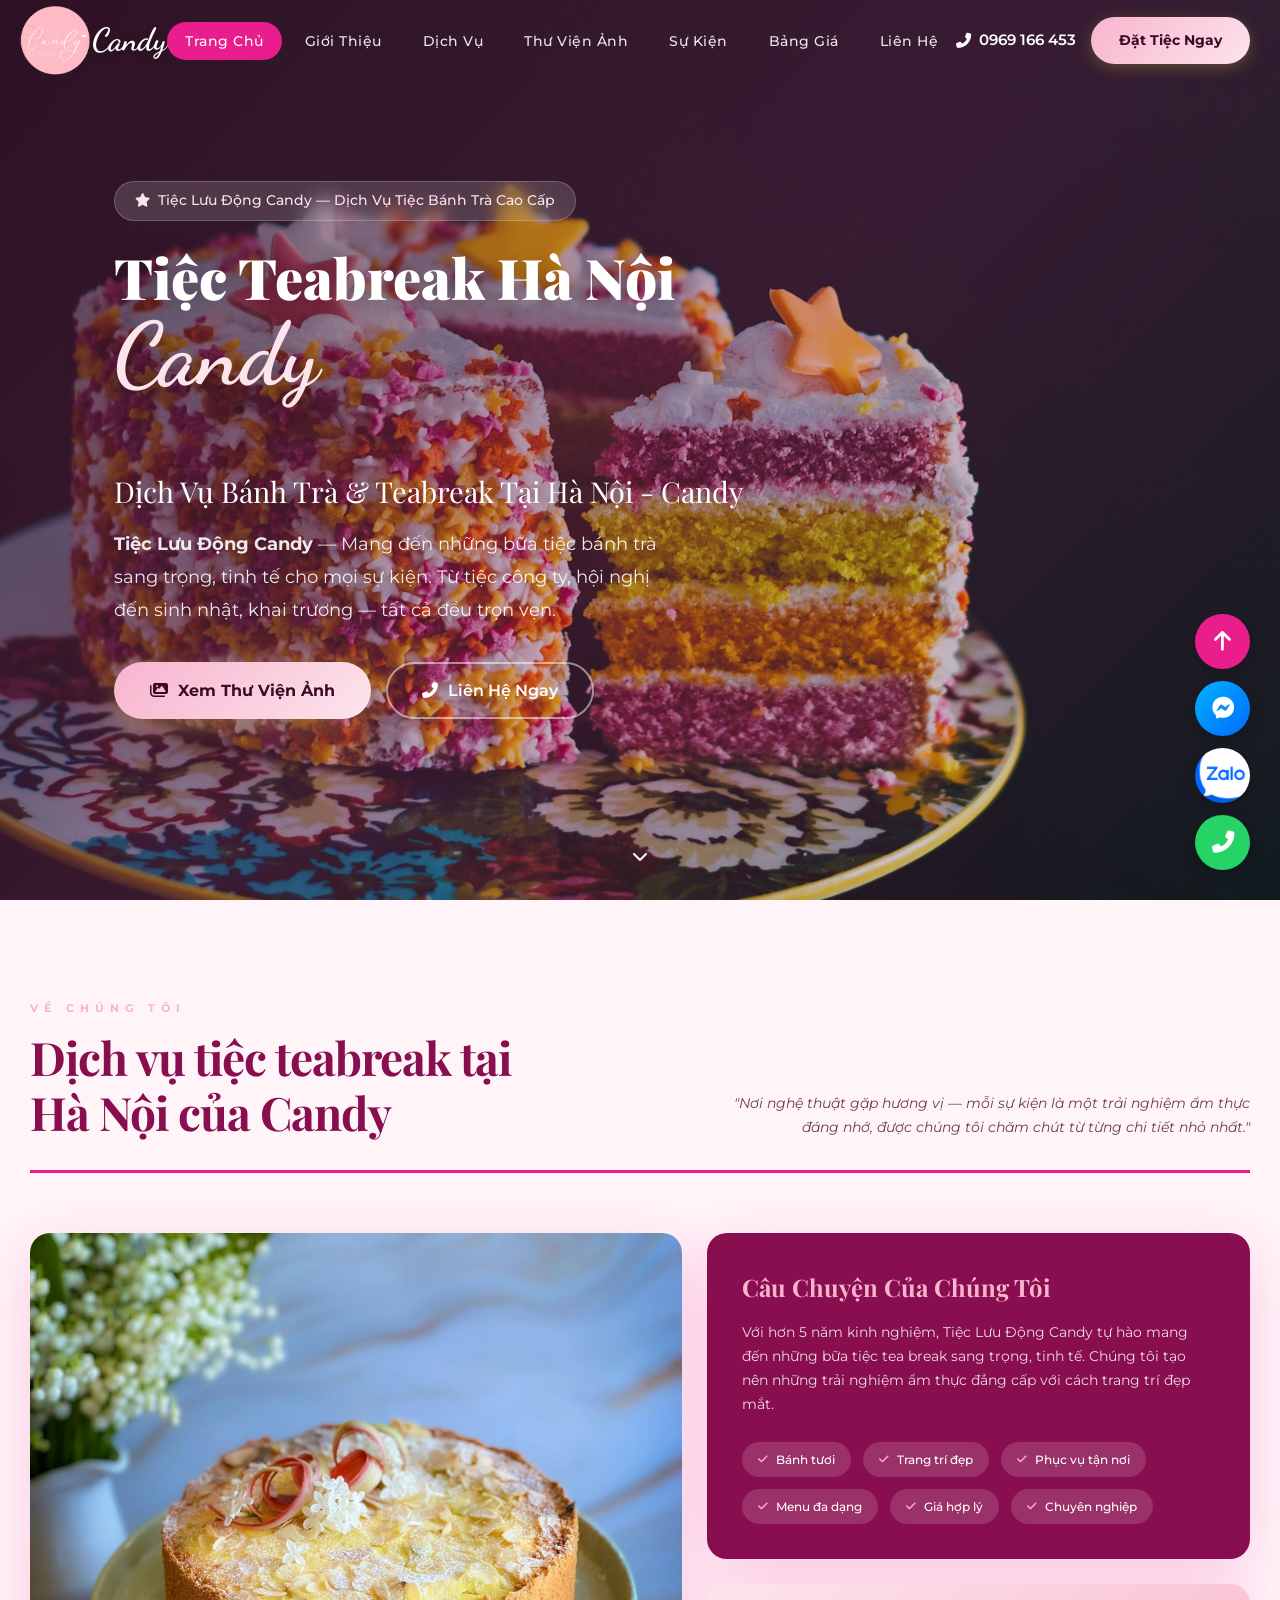
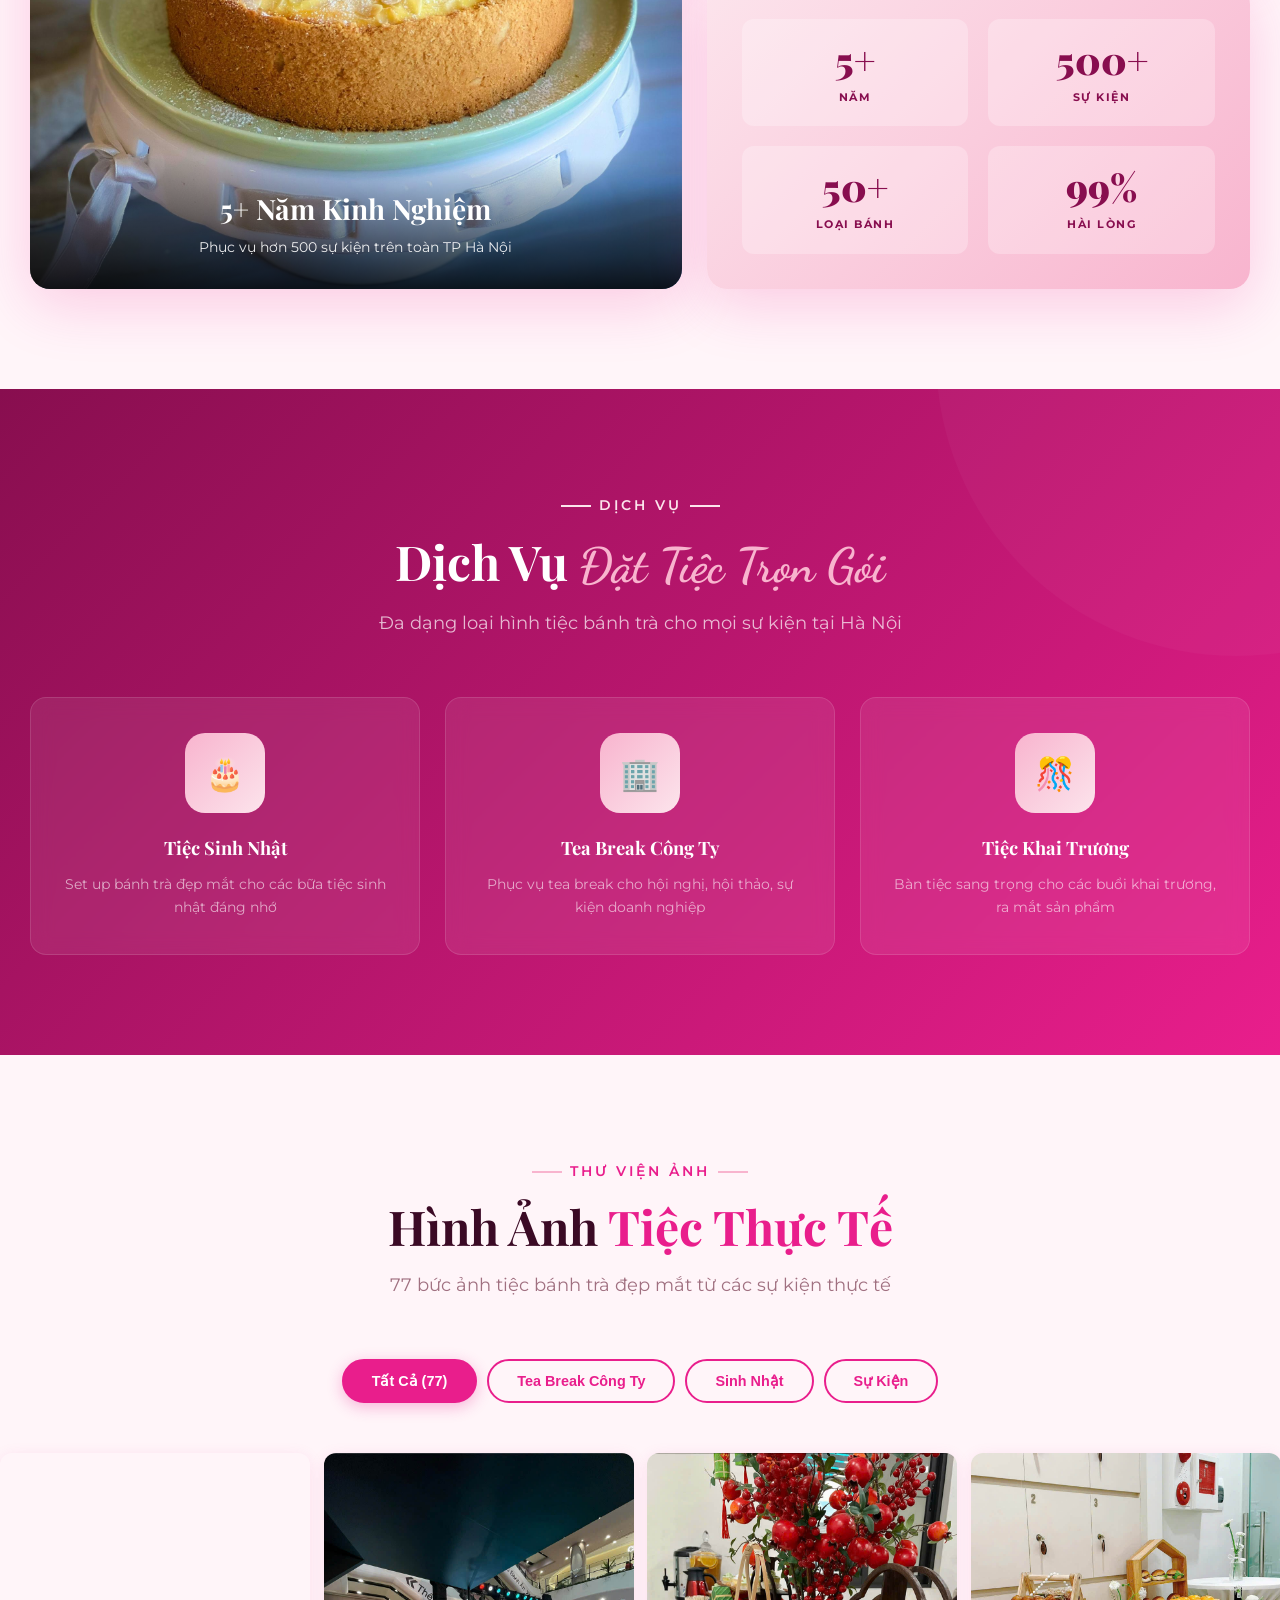
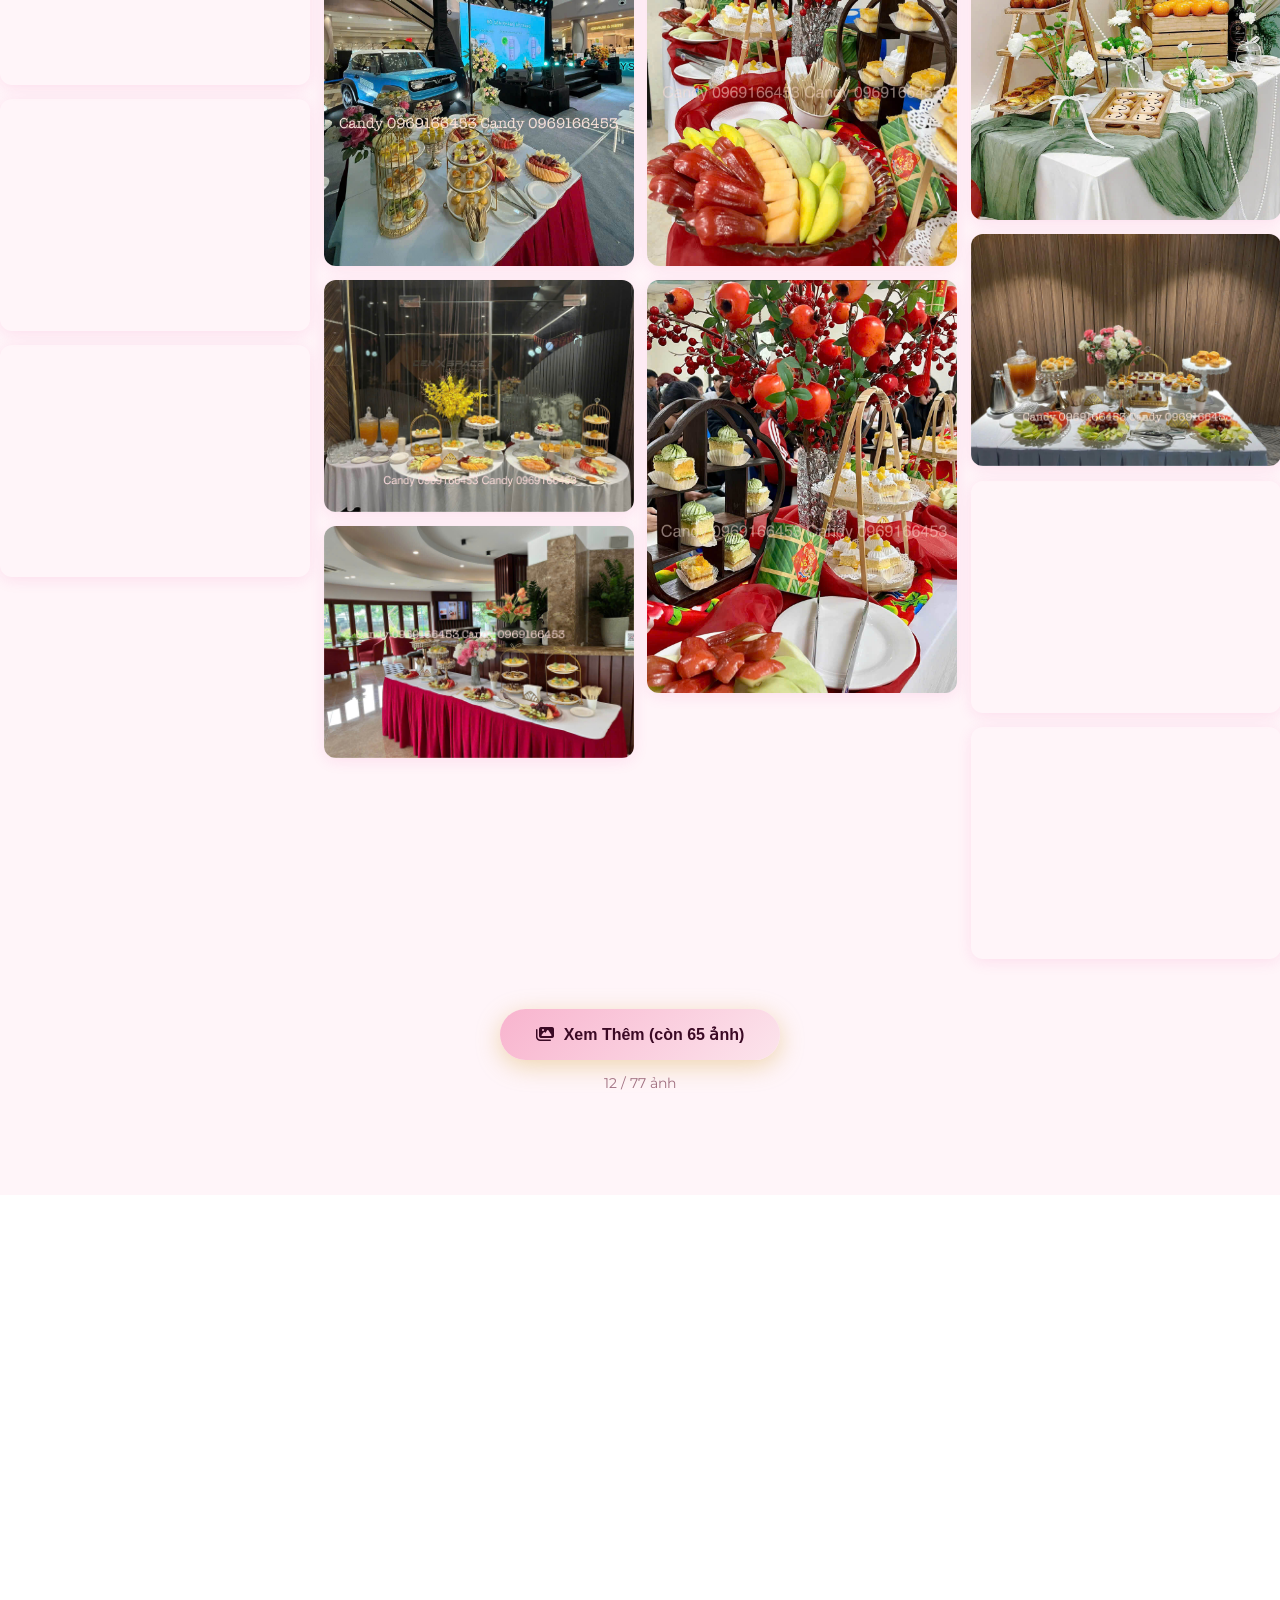
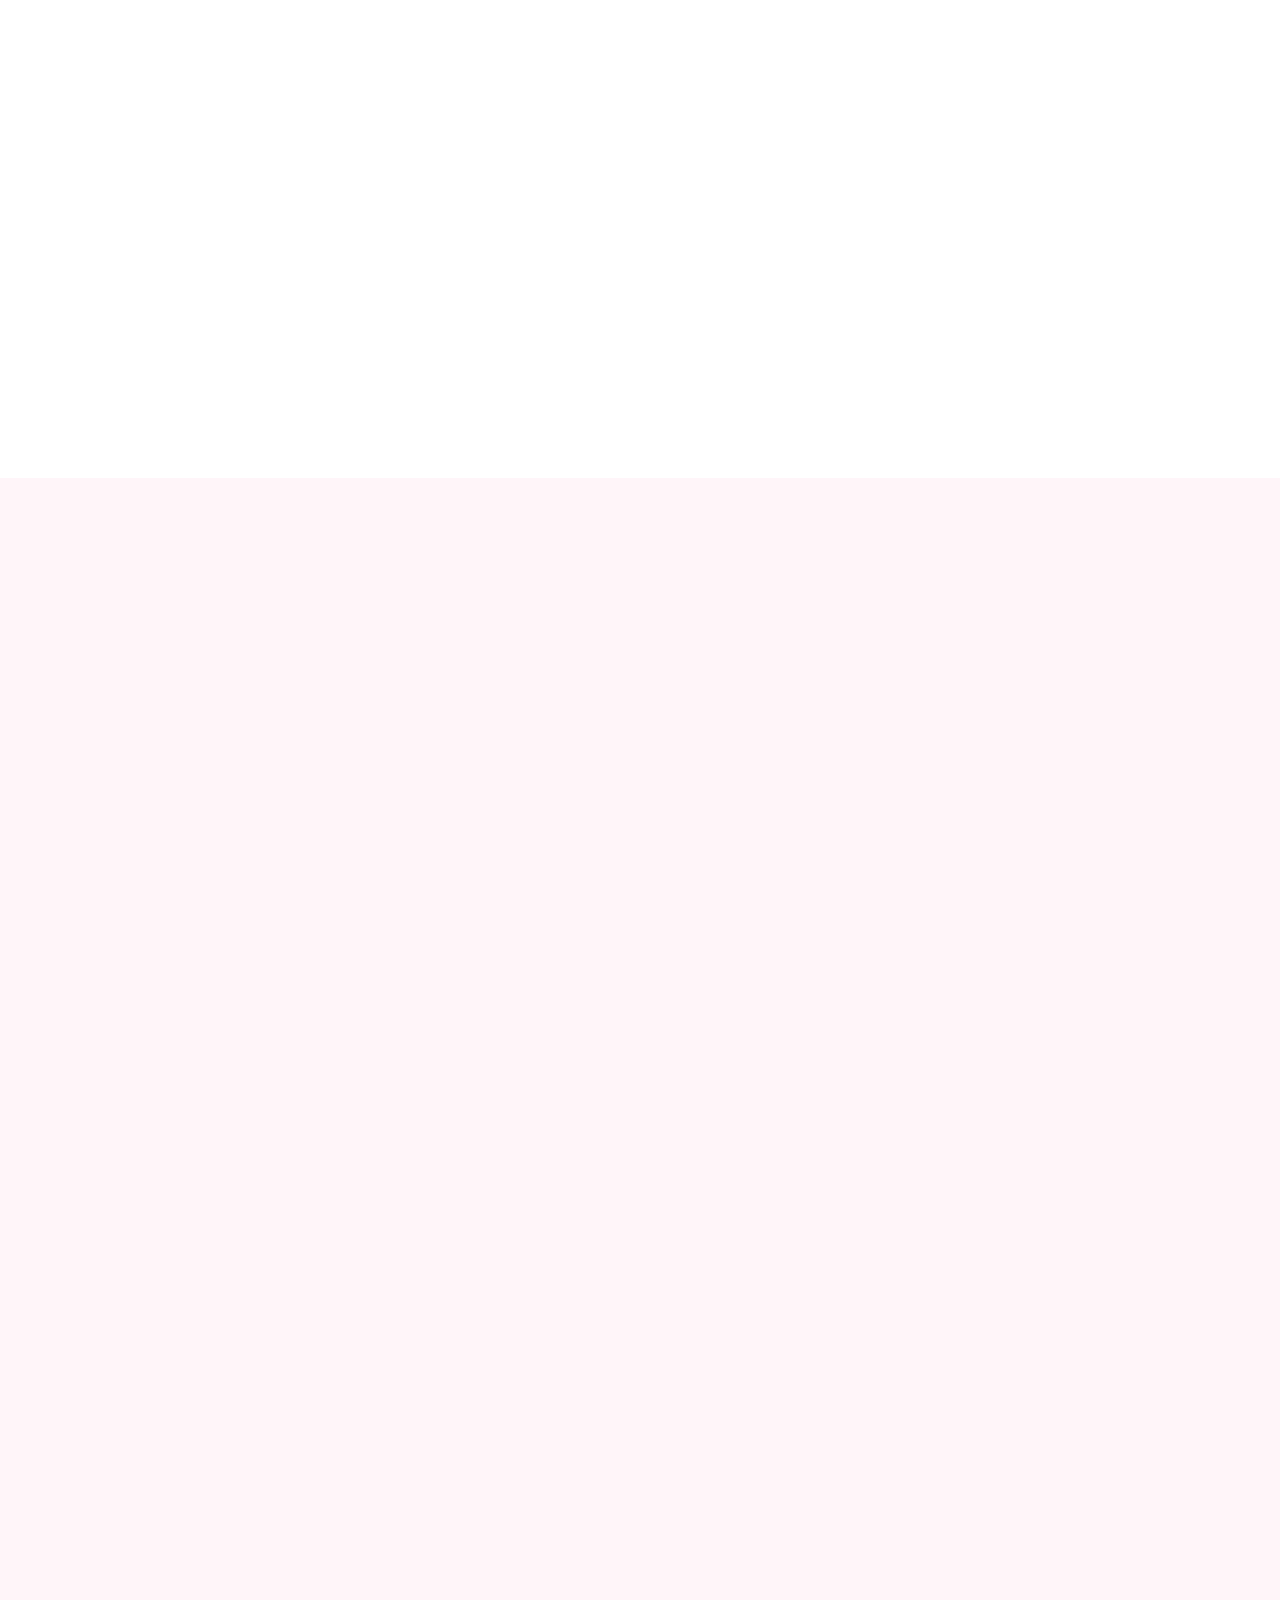
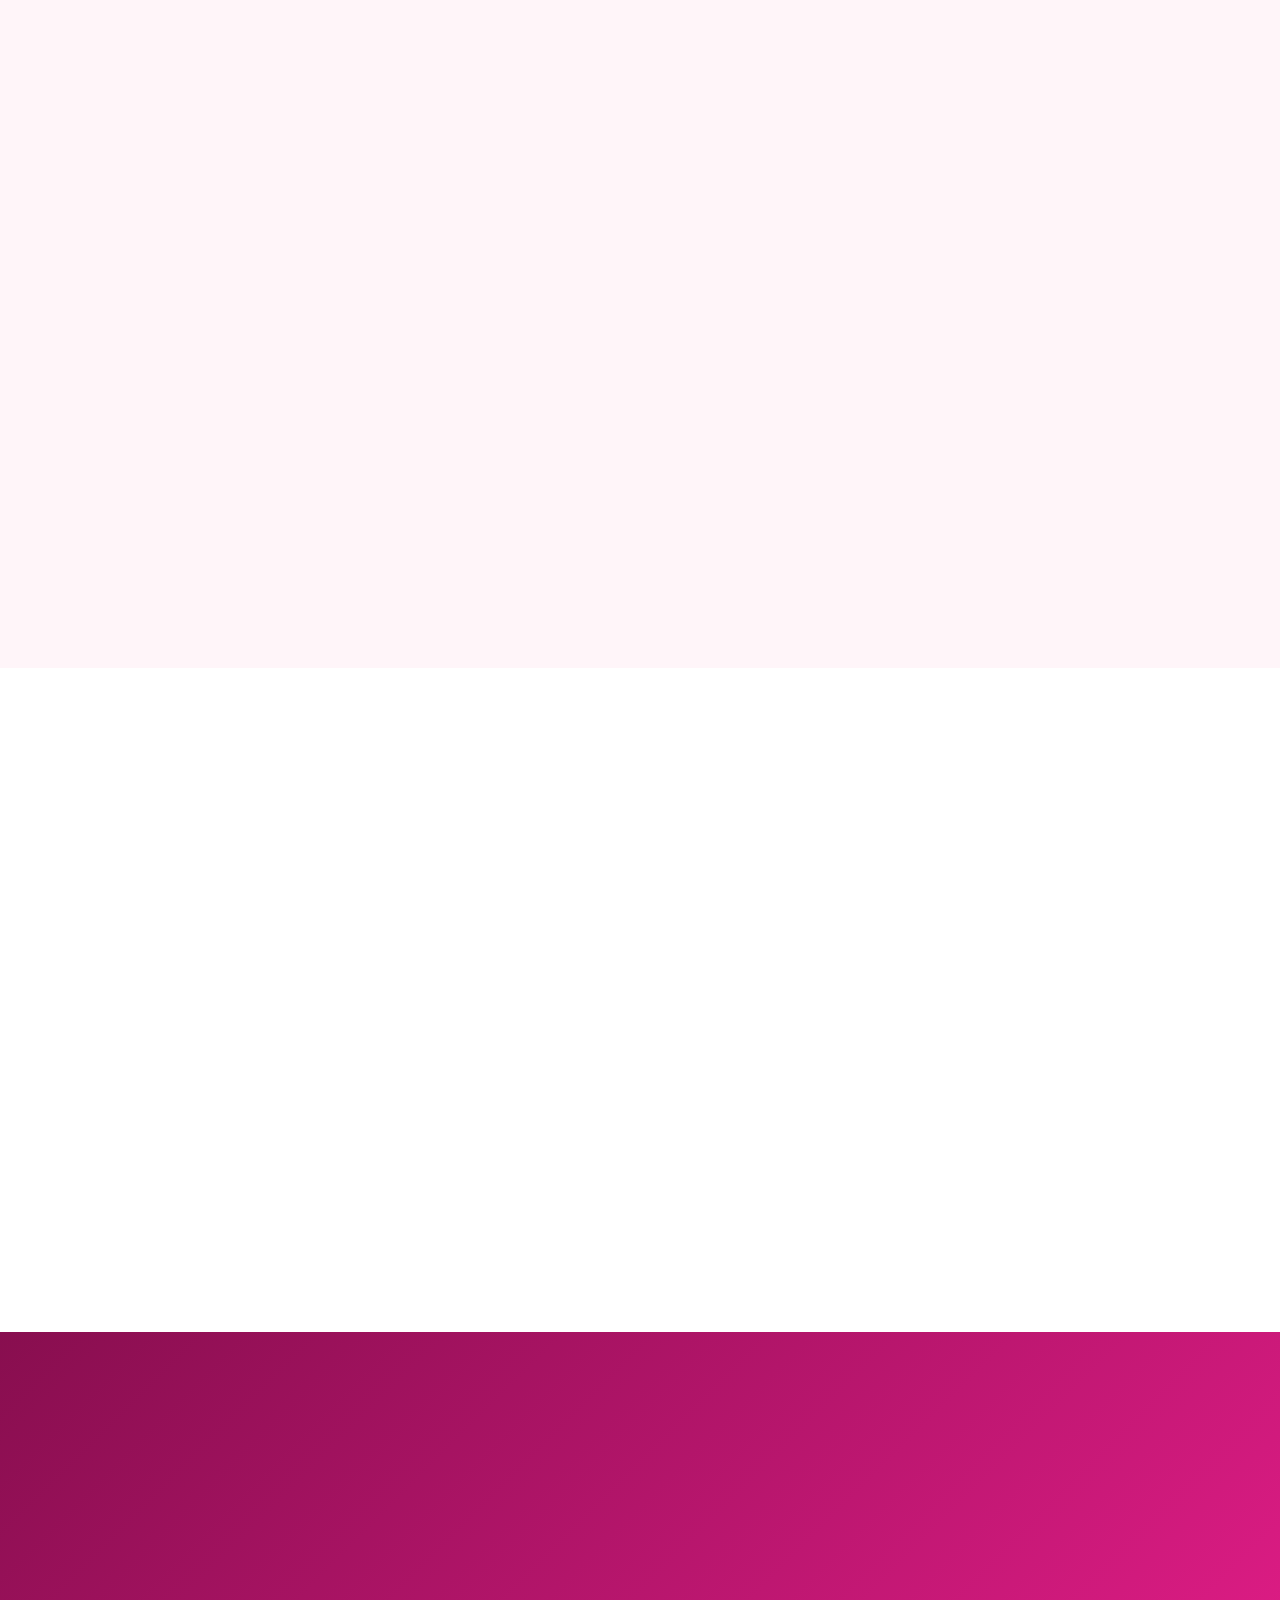
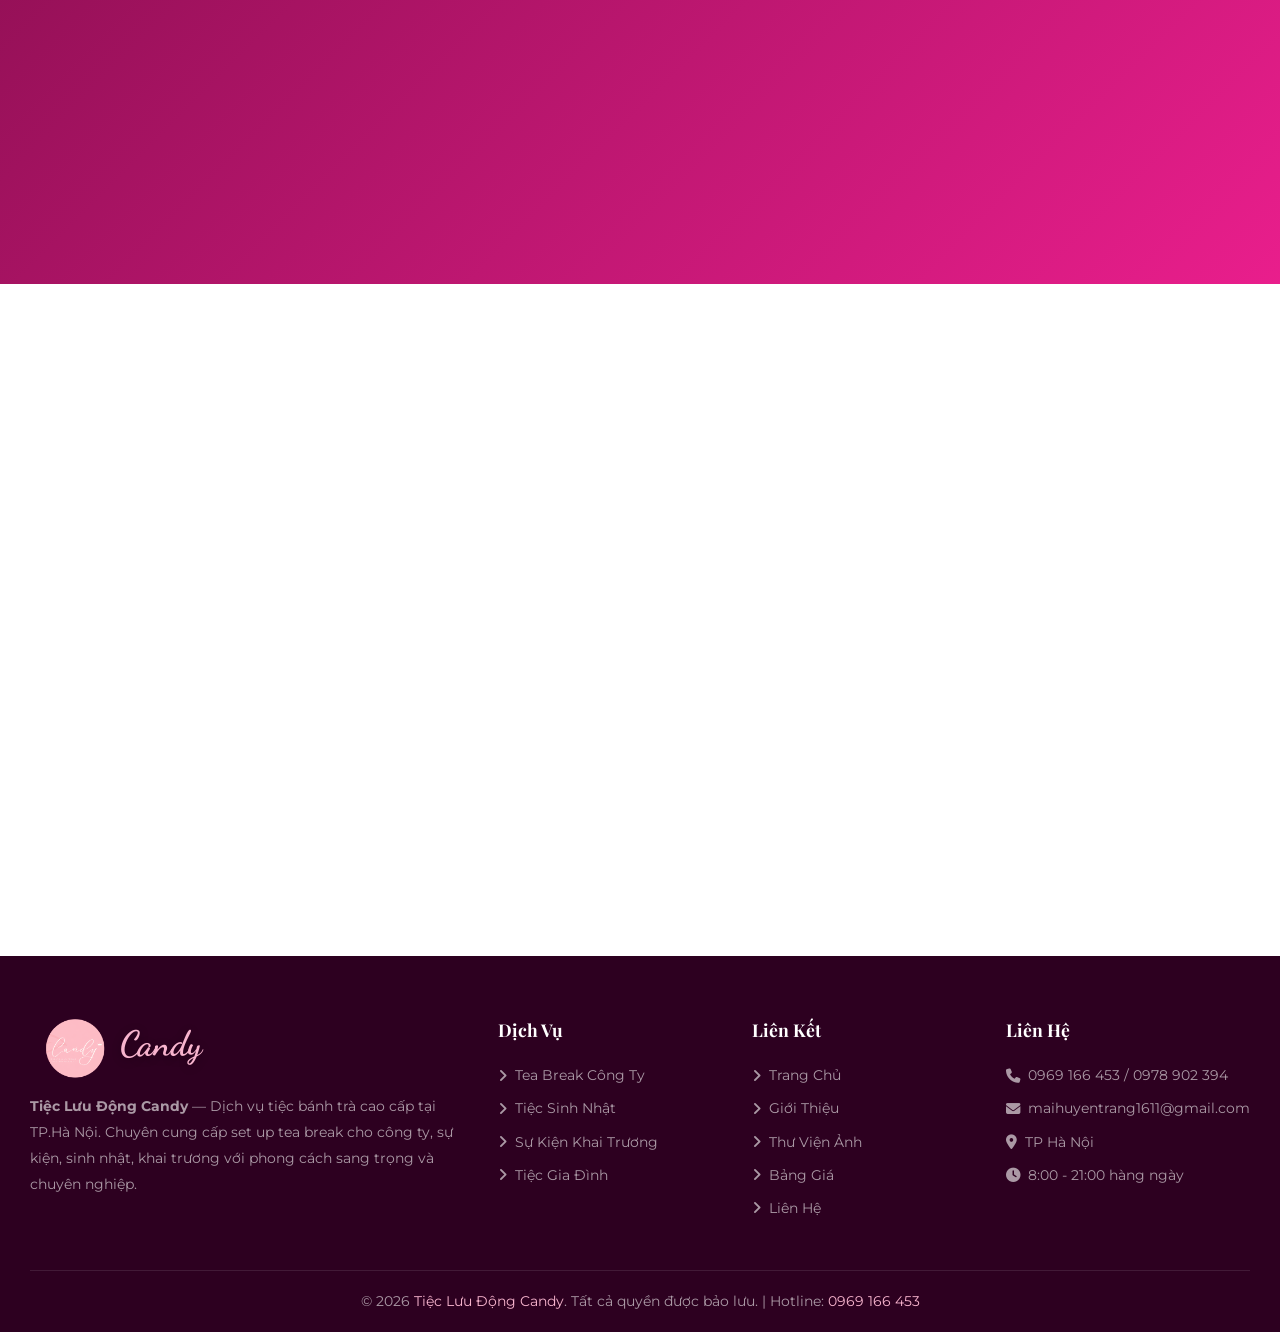
==== commit 35f95d5a: "fix SEO" ====
--- a/index.html
+++ b/index.html
@@ -4,7 +4,7 @@
 <head>
     <meta charset="UTF-8">
     <meta name="viewport" content="width=device-width, initial-scale=1.0">
-    <title>Tiệc Lưu Động Candy - Dịch Vụ Tiệc Bánh Trà Cao Cấp</title>
+    <title>Tiệc Teabreak Hà Nội | Dịch Vụ Tiệc Bánh Trà Cao Cấp - Candy</title>
 
     <!-- SEO Meta Tags -->
     <meta name="description"
@@ -16,7 +16,7 @@
     <!-- Open Graph / Facebook -->
     <meta property="og:type" content="website">
     <meta property="og:url" content="https://tiecluudongcandy.site/">
-    <meta property="og:title" content="Tiệc Lưu Động Candy - Dịch Vụ Tiệc Bánh Trà Cao Cấp">
+    <meta property="og:title" content="Tiệc Teabreak Hà Nội | Dịch Vụ Tiệc Bánh Trà Cao Cấp - Candy">
     <meta property="og:description"
         content="Tiệc Lưu Động Candy chuyên cung cấp dịch vụ tiệc bánh trà cao cấp, teabreak, tiệc sinh nhật, sự kiện tại Hà Nội. Trải nghiệm ẩm thực tinh tế, sang trọng.">
     <meta property="og:image" content="https://tiecluudongcandy.site/imgs/tiec-banh-tra-ha-noi-1.jpg">
@@ -61,27 +61,53 @@
     <script type="application/ld+json">
     {
       "@context": "https://schema.org",
-      "@type": "FoodEstablishment",
-      "name": "Tiệc Lưu Động Candy",
+      "@type": "LocalBusiness",
+      "name": "Tiệc Teabreak Hà Nội | Dịch Vụ Tiệc Bánh Trà Cao Cấp - Candy",
       "image": "https://tiecluudongcandy.site/imgs/tiec-banh-tra-ha-noi-1.jpg",
       "@id": "https://tiecluudongcandy.site/",
       "url": "https://tiecluudongcandy.site/",
       "telephone": "0969166453",
       "priceRange": "50.000đ - 100.000đ",
-      "description": "Tiệc Lưu Động Candy chuyên cung cấp dịch vụ tiệc bánh trà cao cấp, teabreak, tiệc sinh nhật, sự kiện tại Hà Nội.",
+      "description": "Tiệc Teabreak Hà Nội | Dịch Vụ Tiệc Bánh Trà Cao Cấp - Candy chuyên cung cấp dịch vụ tiệc bánh trà cao cấp, teabreak, tiệc sinh nhật, sự kiện tại Hà Nội.",
       "address": {
         "@type": "PostalAddress",
         "addressLocality": "Hà Nội",
         "addressRegion": "Hà Nội",
         "addressCountry": "VN"
       },
+      "geo": {
+        "@type": "GeoCoordinates",
+        "latitude": "21.0285",
+        "longitude": "105.8542"
+      },
+      "openingHours": "Mo-Su 08:00-21:00",
       "servesCuisine": "Teabreak, Tiệc Bánh Trà, Tiệc Ngọt",
       "sameAs": [
         "https://web.facebook.com/profile.php?id=100095197116952"
       ]
     }
     </script>
-    
+
+    <!-- Breadcrumb Schema -->
+    <script type="application/ld+json">
+    {
+        "@context": "https://schema.org",
+        "@type": "BreadcrumbList",
+        "itemListElement": [{
+            "@type": "ListItem",
+            "position": 1,
+            "name": "Trang chủ",
+            "item": "https://tiecluudongcandy.site/"
+        },
+        {
+            "@type": "ListItem",
+            "position": 2,
+            "name": "Tiệc Teabreak Hà Nội",
+            "item": "https://tiecluudongcandy.site/"
+        }]
+    }
+    </script>
+
     <!-- FAQ Schema -->
     <script type="application/ld+json">
     {
@@ -200,9 +226,9 @@
                 Tiệc Lưu Động Candy — Dịch Vụ Tiệc Bánh Trà Cao Cấp
             </div>
             <h1 class="hero-title" style="font-size: 3.5rem;">
-                Tiệc Lưu Động <span class="highlight">Candy</span><br>
+                Tiệc Teabreak Hà Nội <span class="highlight">Candy</span><br>
                 <span style="font-size: 1.8rem; font-weight: normal; display: block; margin-top: 10px;">Dịch Vụ Bánh Trà
-                    & Teabreak Tại Hà Nội</span>
+                    & Teabreak Tại Hà Nội - Candy</span>
             </h1>
             <p class="hero-desc">
                 <strong>Tiệc Lưu Động Candy</strong> — Mang đến những bữa tiệc bánh trà sang trọng, tinh tế cho mọi sự
@@ -230,7 +256,7 @@
             <div class="magazine-header">
                 <div class="left">
                     <div class="subtitle">VỀ CHÚNG TÔI</div>
-                    <h2 class="main-title">Tiệc Lưu Động Candy</h2>
+                    <h2 class="main-title">Dịch vụ tiệc teabreak tại Hà Nội của Candy</h2>
                 </div>
                 <div class="right">
                     <p>"Nơi nghệ thuật gặp hương vị — mỗi sự kiện là một trải nghiệm ẩm thực đáng nhớ, được chúng tôi
@@ -995,17 +1021,35 @@
                 <p class="section-subtitle">Giải đáp nhanh các thắc mắc về dịch vụ đặt tiệc teabreak của Candy</p>
             </div>
             <div class="faq-grid fade-in" style="max-width: 800px; margin: 0 auto; text-align: left;">
-                <details style="margin-bottom: 15px; background: #f9f9f9; padding: 15px; border-radius: 8px; cursor: pointer;">
-                    <summary style="font-weight: 600; font-size: 1.1rem; color: #2D1B14; padding: 10px 0;">1. Candy có nhận setup tiệc teabreak tận nơi tại Hà Nội không?</summary>
-                    <p style="margin-top: 10px; color: #666; line-height: 1.6; border-top: 1px solid #ddd; padding-top: 15px;">Dạ có. Tiệc Lưu Động Candy nhận setup trọn gói tiệc Teabreak, Bánh Trà, Sinh Nhật tận nơi tại TẤT CẢ các quận huyện thuộc khu vực TP. Hà Nội. Chúng tôi mang đến đầy đủ dụng cụ bàn ghế (nếu yêu cầu), khay kệ trang trí sang trọng và nhân sự phục vụ trực tiếp.</p>
+                <details
+                    style="margin-bottom: 15px; background: #f9f9f9; padding: 15px; border-radius: 8px; cursor: pointer;">
+                    <summary style="font-weight: 600; font-size: 1.1rem; color: #2D1B14; padding: 10px 0;">1. Candy có
+                        nhận setup tiệc teabreak tận nơi tại Hà Nội không?</summary>
+                    <p
+                        style="margin-top: 10px; color: #666; line-height: 1.6; border-top: 1px solid #ddd; padding-top: 15px;">
+                        Dạ có. Tiệc Lưu Động Candy nhận setup trọn gói tiệc Teabreak, Bánh Trà, Sinh Nhật tận nơi tại
+                        TẤT CẢ các quận huyện thuộc khu vực TP. Hà Nội. Chúng tôi mang đến đầy đủ dụng cụ bàn ghế (nếu
+                        yêu cầu), khay kệ trang trí sang trọng và nhân sự phục vụ trực tiếp.</p>
                 </details>
-                <details style="margin-bottom: 15px; background: #f9f9f9; padding: 15px; border-radius: 8px; cursor: pointer;">
-                    <summary style="font-weight: 600; font-size: 1.1rem; color: #2D1B14; padding: 10px 0;">2. Chi phí đặt tiệc ngọt teabreak cho công ty là bao nhiêu?</summary>
-                    <p style="margin-top: 10px; color: #666; line-height: 1.6; border-top: 1px solid #ddd; padding-top: 15px;">Chi phí phụ thuộc vào menu bạn chọn, thường dao động từ 50.000đ - 100.000đ/suất. Các gói đều đã bao gồm phí setup khay kệ tiêu chuẩn, hoa tươi trang trí cơ bản và dụng cụ dùng tiệc (đĩa, nĩa, ly giấy/thủy tinh). Phí vận chuyển và hóa đơn VAT 8% (nếu cần) sẽ tính riêng tùy khu vực.</p>
+                <details
+                    style="margin-bottom: 15px; background: #f9f9f9; padding: 15px; border-radius: 8px; cursor: pointer;">
+                    <summary style="font-weight: 600; font-size: 1.1rem; color: #2D1B14; padding: 10px 0;">2. Chi phí
+                        đặt tiệc ngọt teabreak cho công ty là bao nhiêu?</summary>
+                    <p
+                        style="margin-top: 10px; color: #666; line-height: 1.6; border-top: 1px solid #ddd; padding-top: 15px;">
+                        Chi phí phụ thuộc vào menu bạn chọn, thường dao động từ 50.000đ - 100.000đ/suất. Các gói đều đã
+                        bao gồm phí setup khay kệ tiêu chuẩn, hoa tươi trang trí cơ bản và dụng cụ dùng tiệc (đĩa, nĩa,
+                        ly giấy/thủy tinh). Phí vận chuyển và hóa đơn VAT 8% (nếu cần) sẽ tính riêng tùy khu vực.</p>
                 </details>
-                <details style="margin-bottom: 15px; background: #f9f9f9; padding: 15px; border-radius: 8px; cursor: pointer;">
-                    <summary style="font-weight: 600; font-size: 1.1rem; color: #2D1B14; padding: 10px 0;">3. Nên đặt tiệc trước bao nhiêu ngày?</summary>
-                    <p style="margin-top: 10px; color: #666; line-height: 1.6; border-top: 1px solid #ddd; padding-top: 15px;">Để đảm bảo chất lượng bánh luôn tươi mới và được setup chu đáo nhất, quý khách vui lòng đặt cọc và chốt thực đơn trước ít nhất 2-3 ngày so với ngày sự kiện diễn ra. Với các sự kiện lớn trên 100 khách, nên đặt trước 5-7 ngày.</p>
+                <details
+                    style="margin-bottom: 15px; background: #f9f9f9; padding: 15px; border-radius: 8px; cursor: pointer;">
+                    <summary style="font-weight: 600; font-size: 1.1rem; color: #2D1B14; padding: 10px 0;">3. Nên đặt
+                        tiệc trước bao nhiêu ngày?</summary>
+                    <p
+                        style="margin-top: 10px; color: #666; line-height: 1.6; border-top: 1px solid #ddd; padding-top: 15px;">
+                        Để đảm bảo chất lượng bánh luôn tươi mới và được setup chu đáo nhất, quý khách vui lòng đặt cọc
+                        và chốt thực đơn trước ít nhất 2-3 ngày so với ngày sự kiện diễn ra. Với các sự kiện lớn trên
+                        100 khách, nên đặt trước 5-7 ngày.</p>
                 </details>
             </div>
         </div>
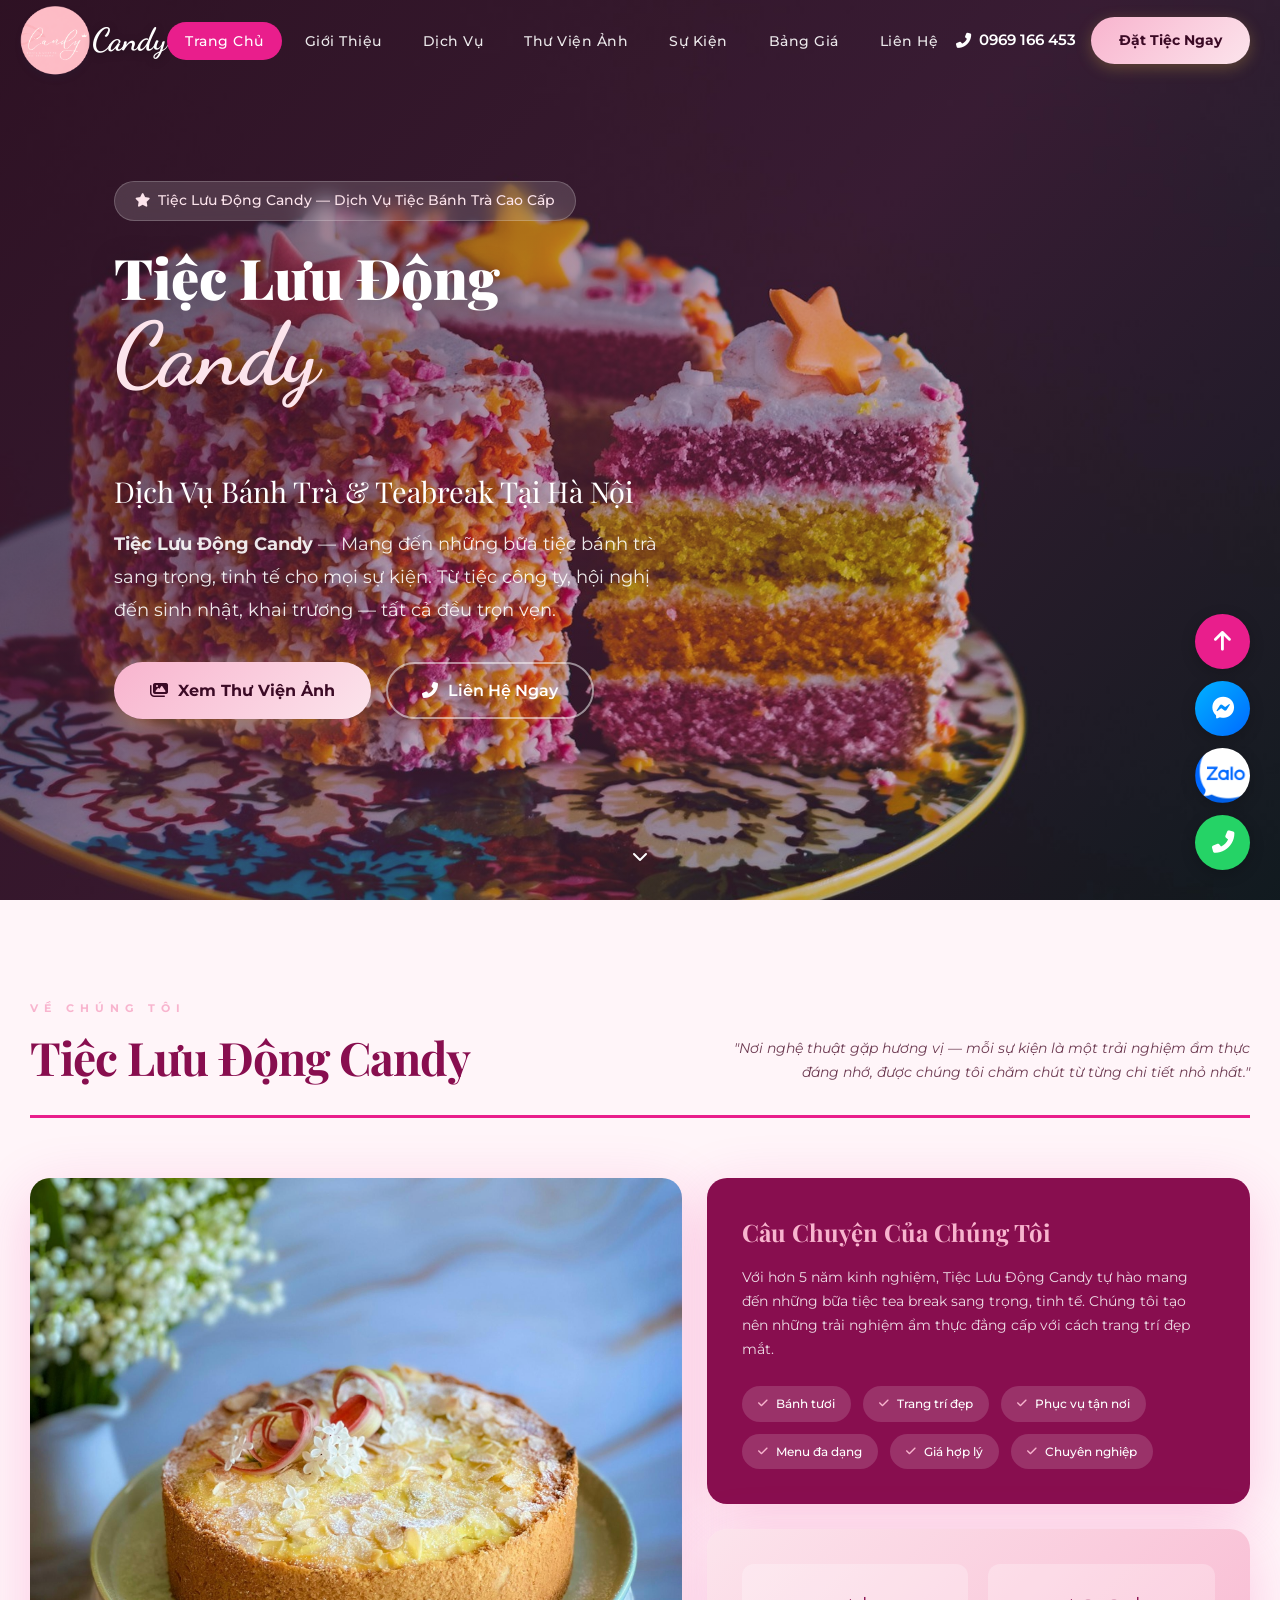
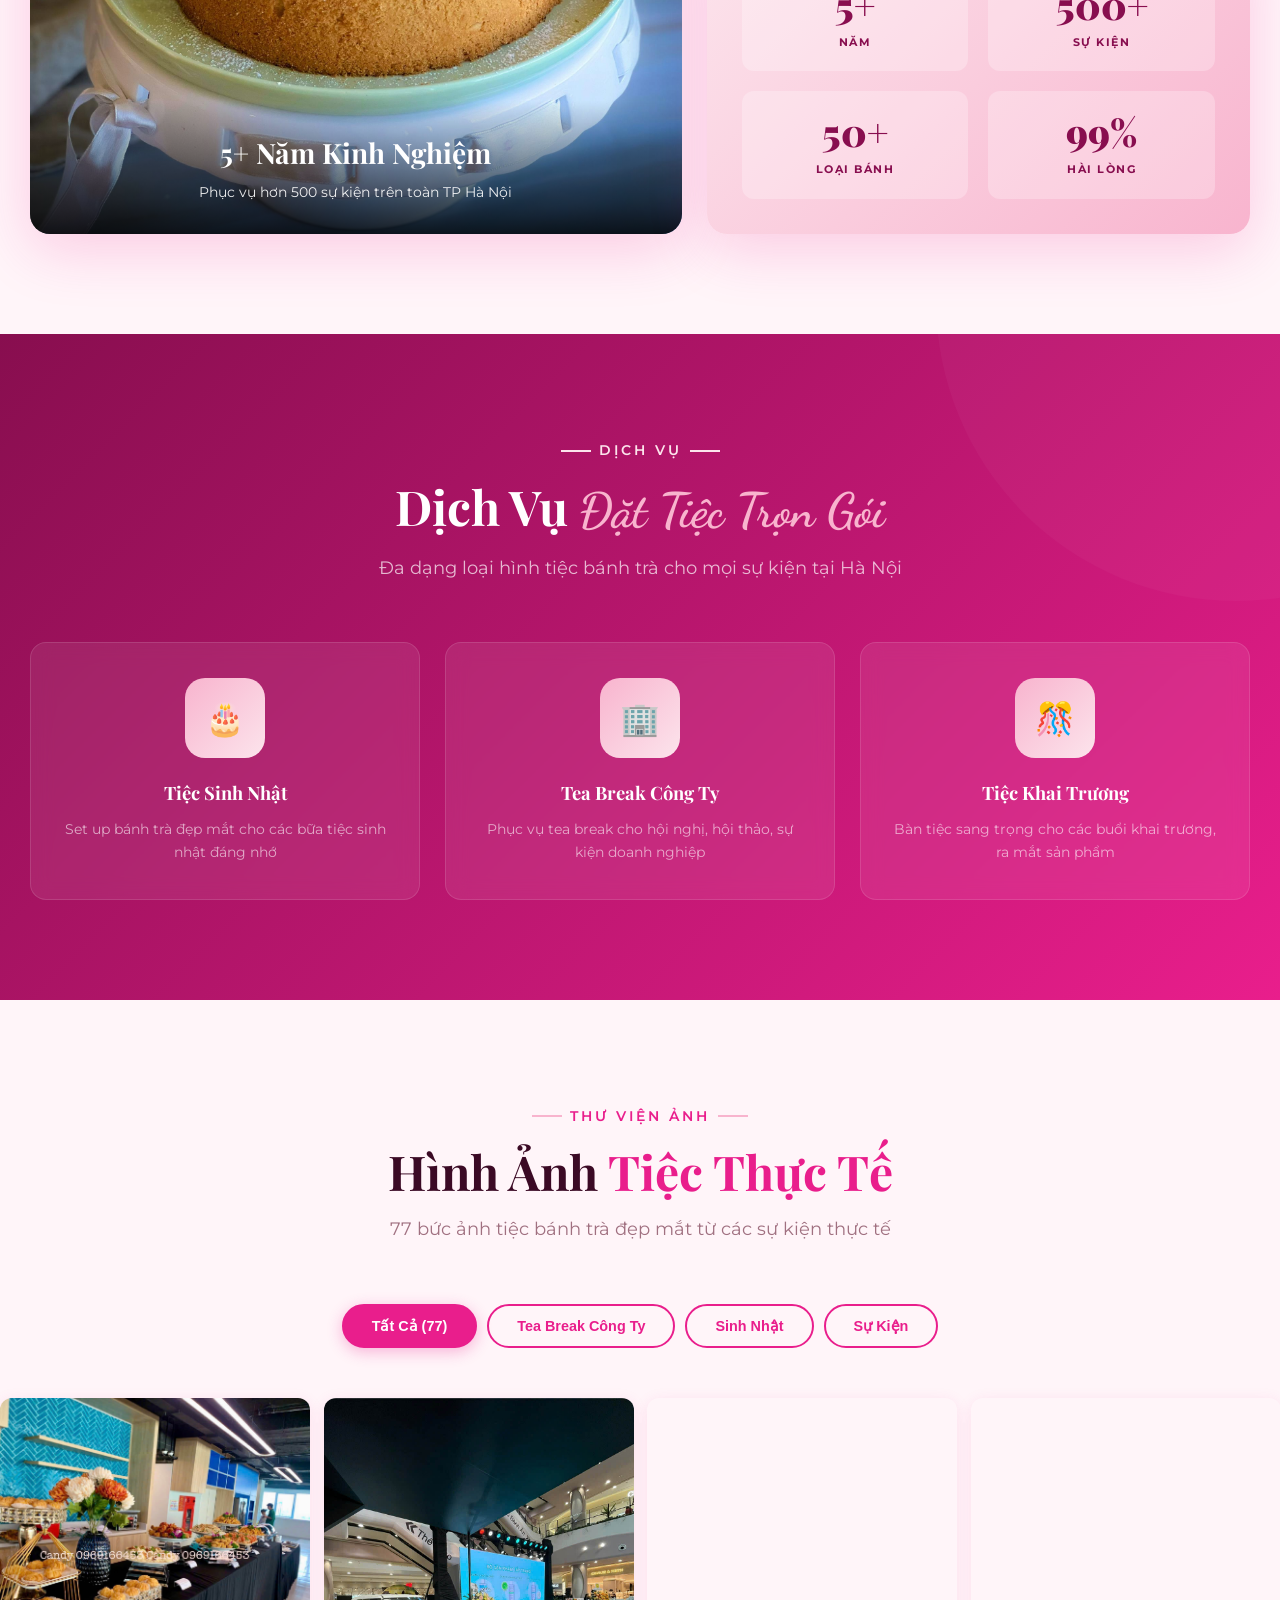
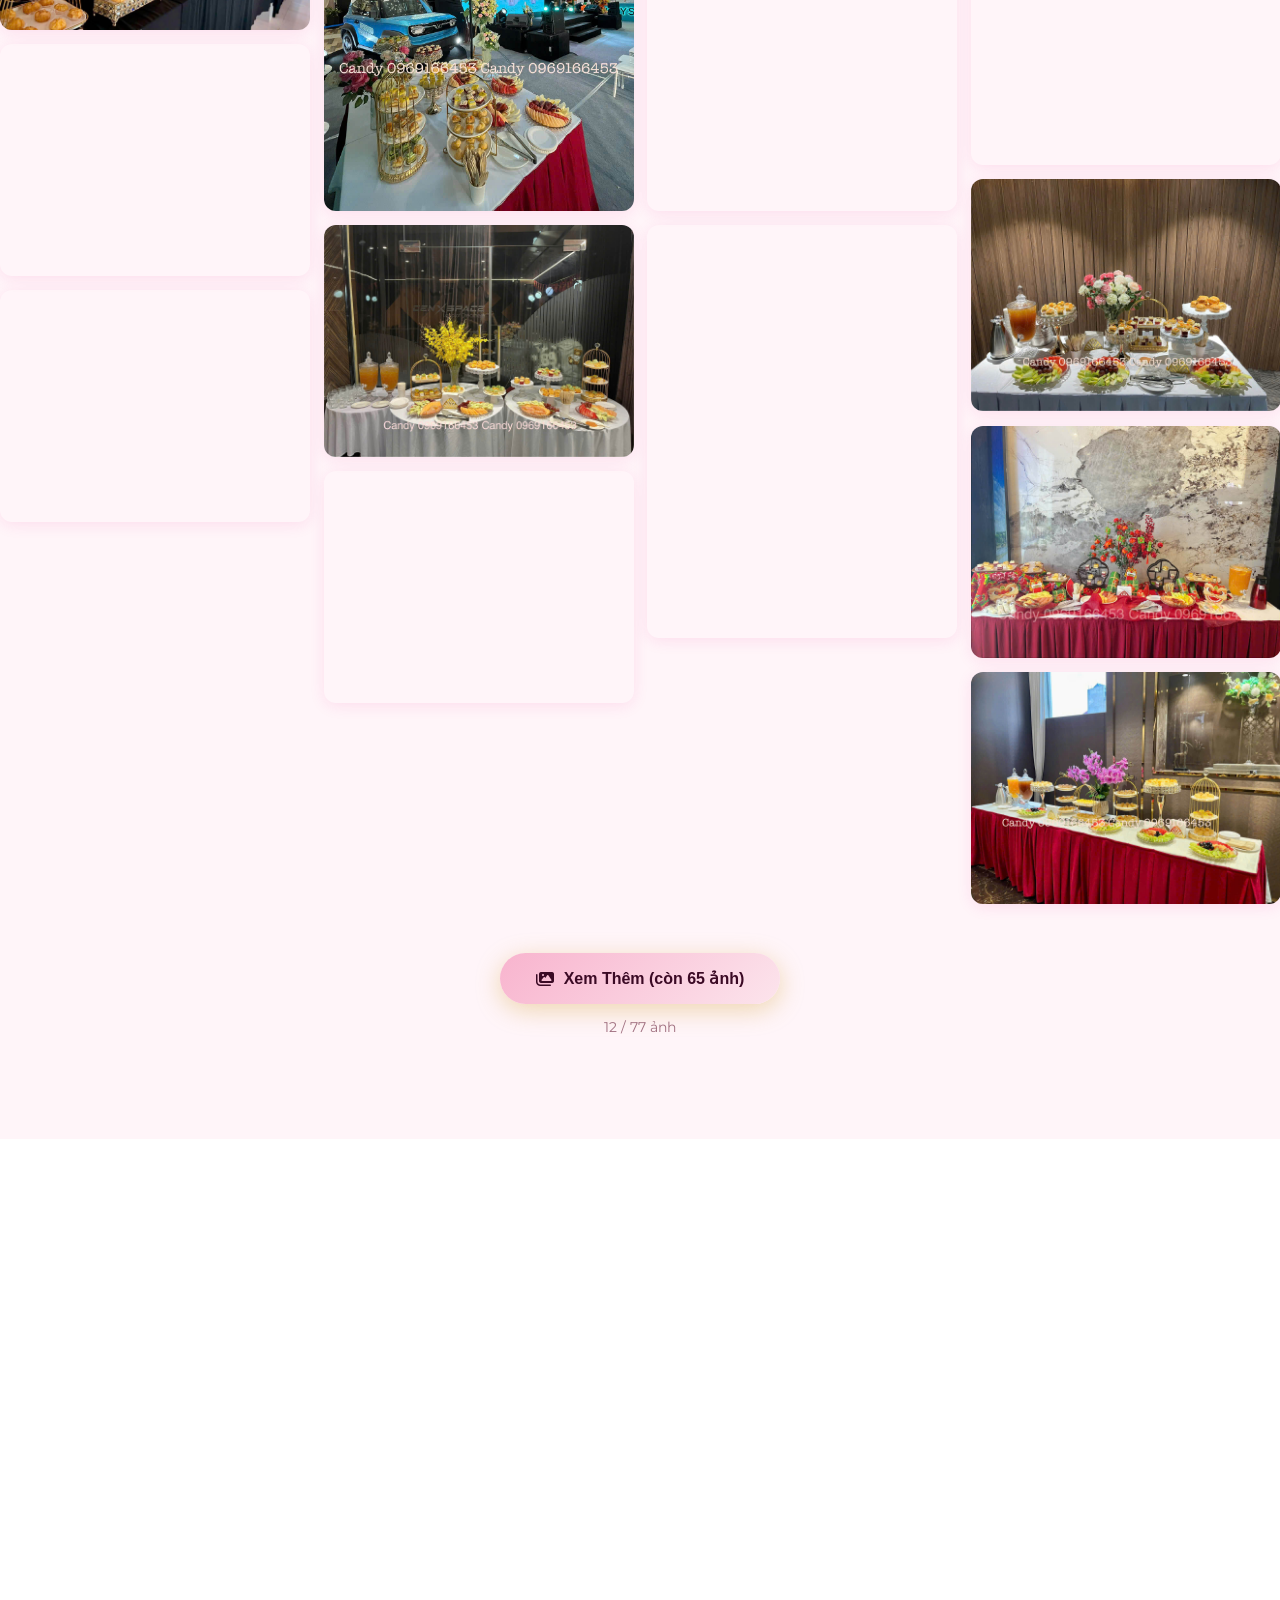
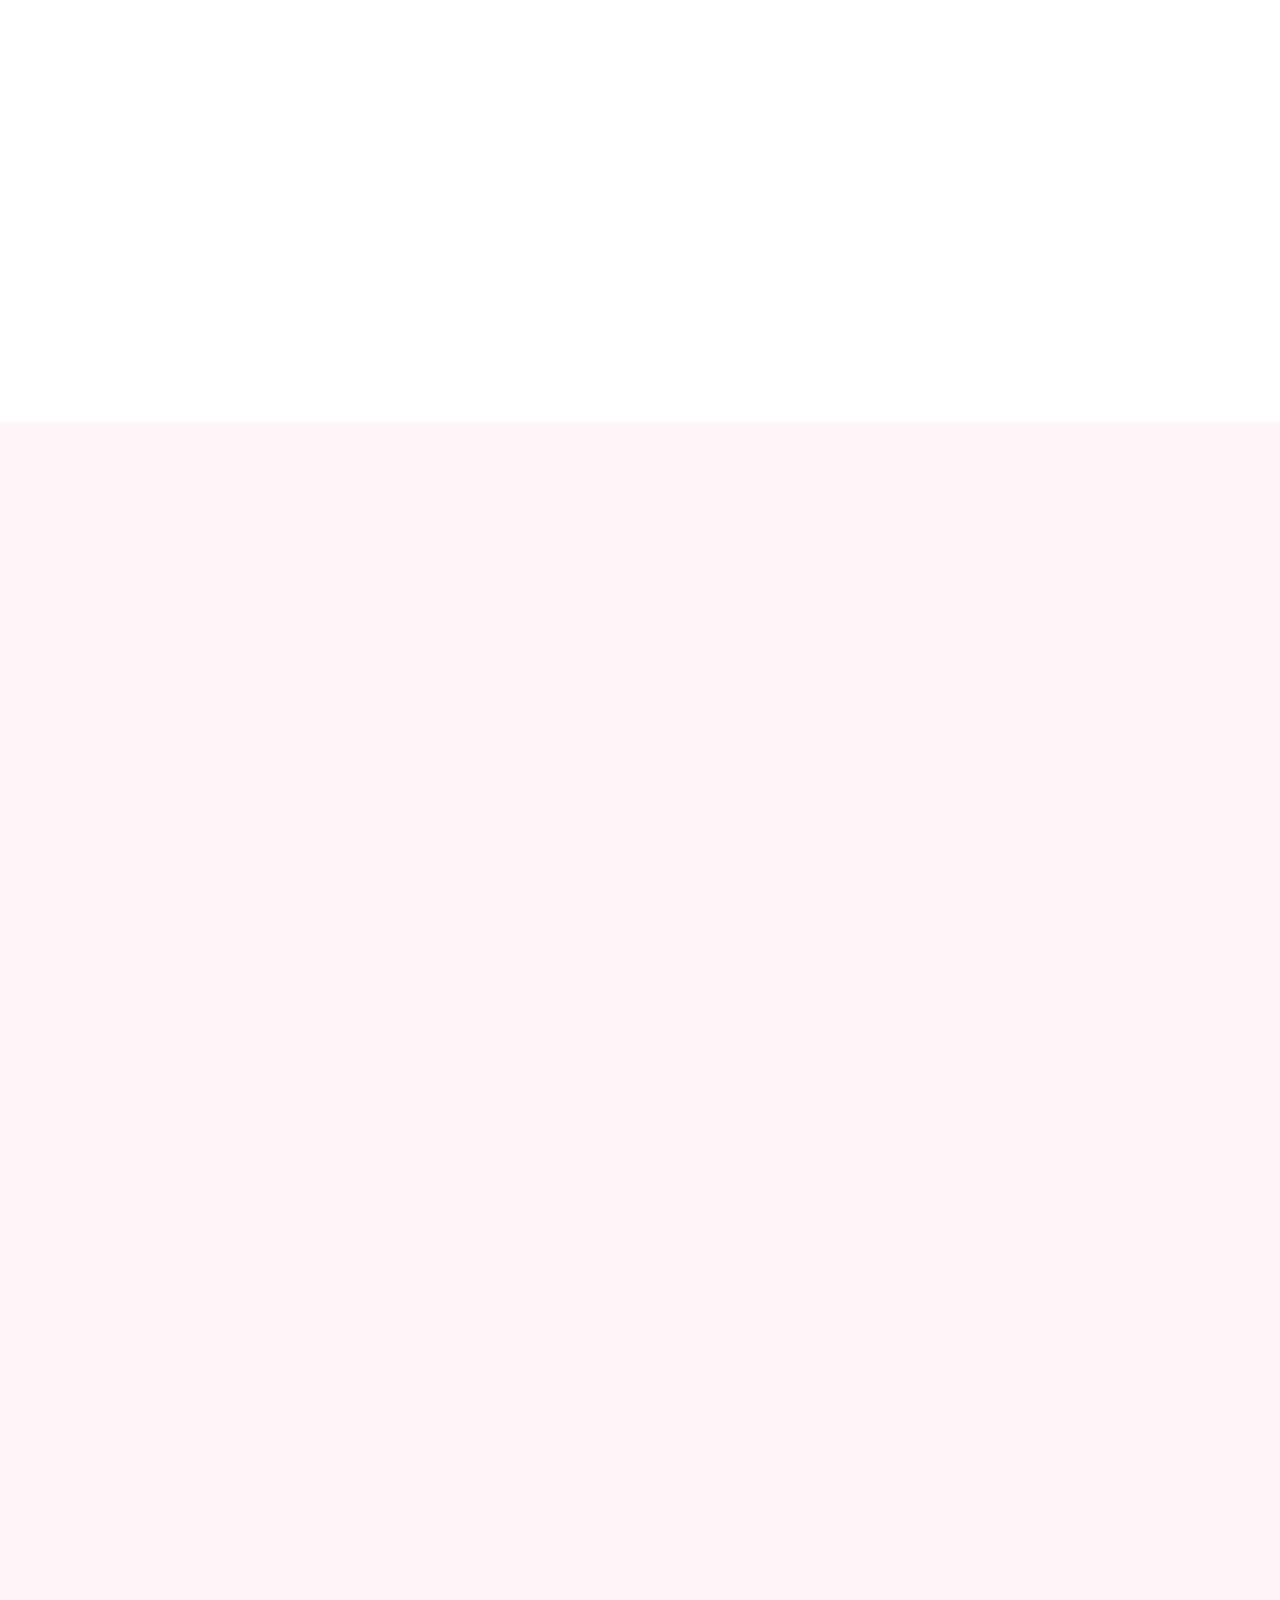
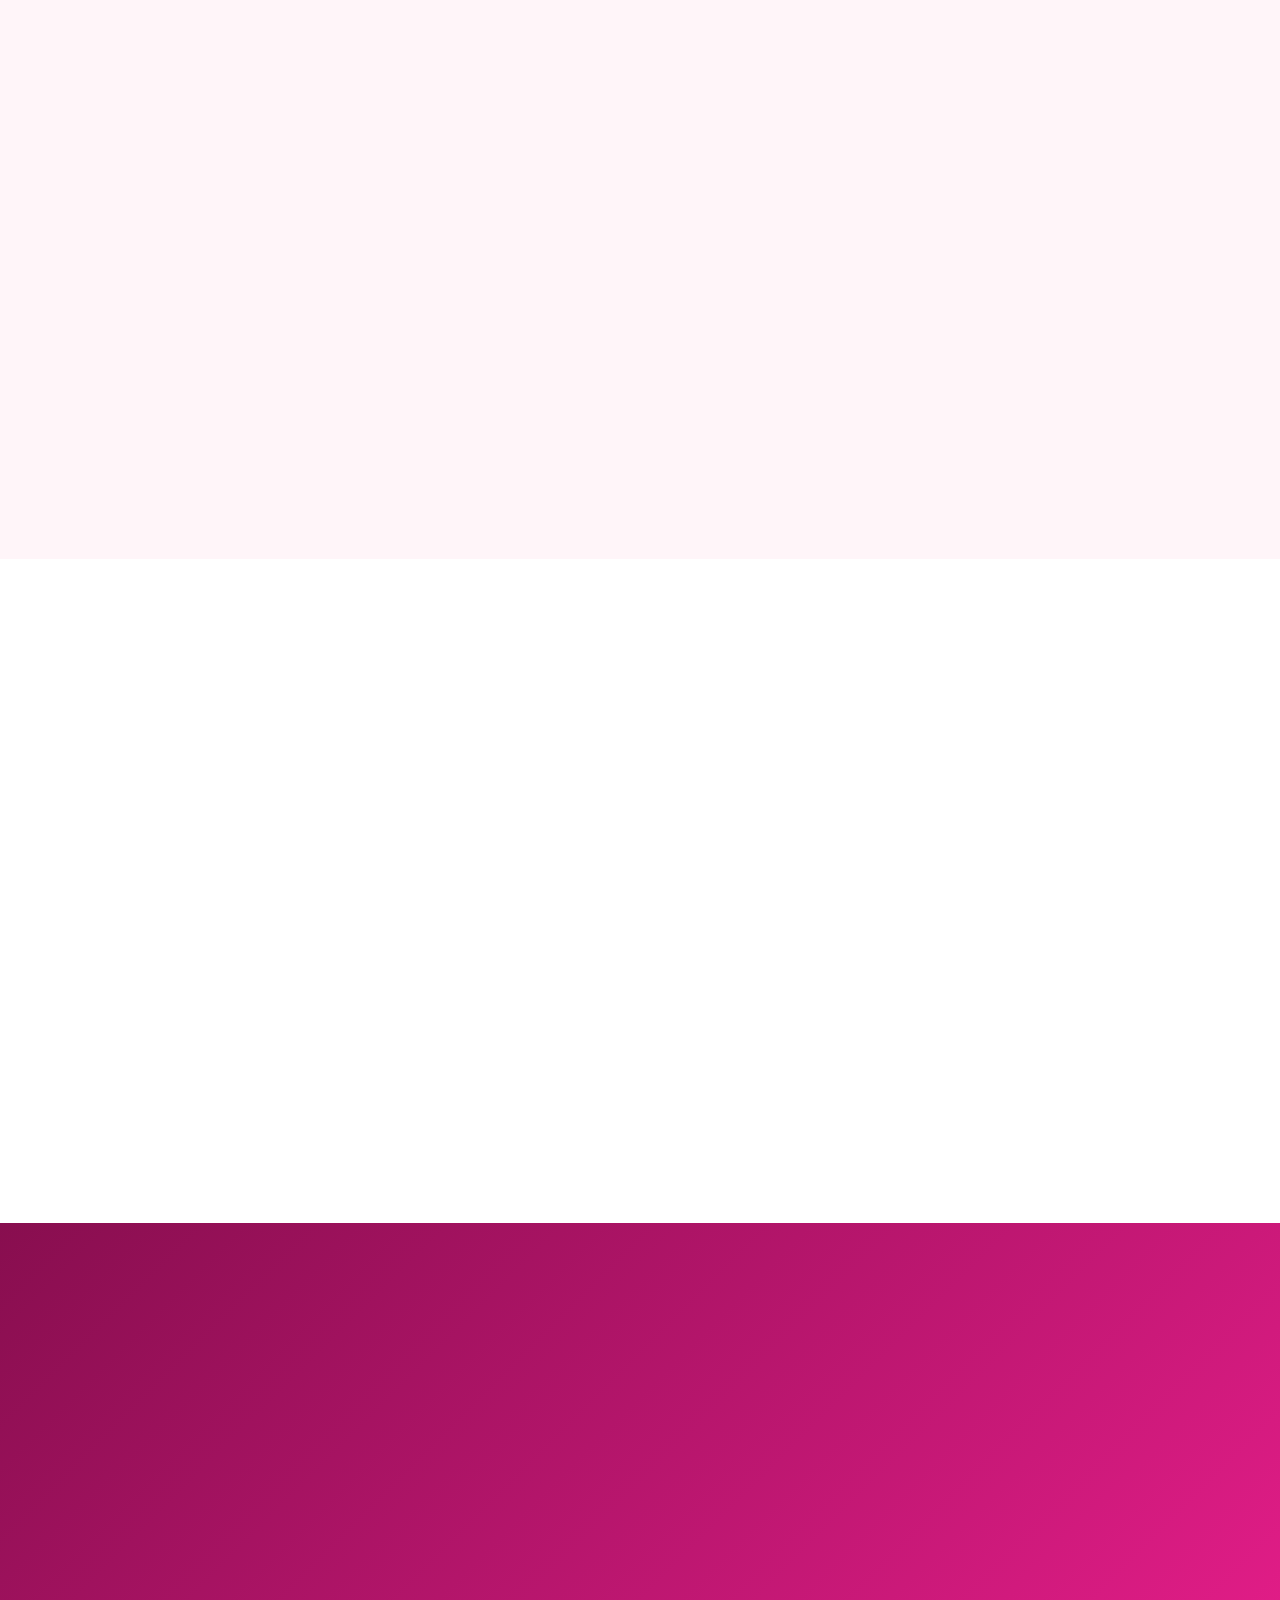
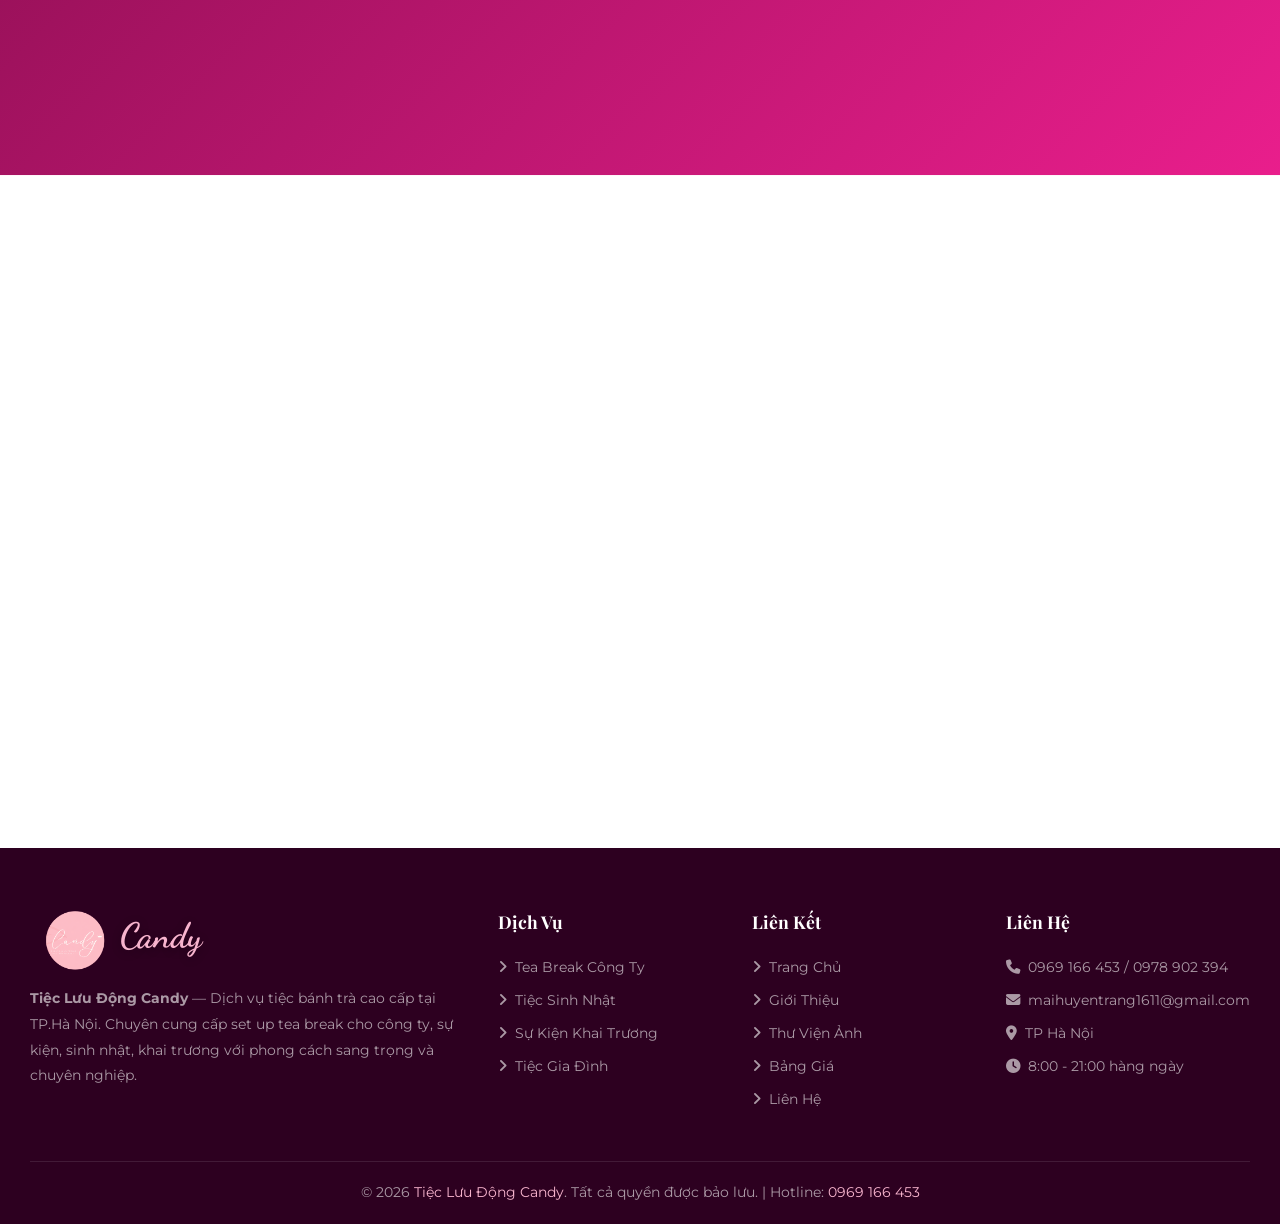
==== commit 14d161c2: "update menu" ====
--- a/index.html
+++ b/index.html
@@ -4,7 +4,7 @@
 <head>
     <meta charset="UTF-8">
     <meta name="viewport" content="width=device-width, initial-scale=1.0">
-    <title>Tiệc Teabreak Hà Nội | Dịch Vụ Tiệc Bánh Trà Cao Cấp - Candy</title>
+    <title>Tiệc Lưu Động Candy - Dịch Vụ Tiệc Bánh Trà Cao Cấp</title>
 
     <!-- SEO Meta Tags -->
     <meta name="description"
@@ -16,7 +16,7 @@
     <!-- Open Graph / Facebook -->
     <meta property="og:type" content="website">
     <meta property="og:url" content="https://tiecluudongcandy.site/">
-    <meta property="og:title" content="Tiệc Teabreak Hà Nội | Dịch Vụ Tiệc Bánh Trà Cao Cấp - Candy">
+    <meta property="og:title" content="Tiệc Lưu Động Candy - Dịch Vụ Tiệc Bánh Trà Cao Cấp">
     <meta property="og:description"
         content="Tiệc Lưu Động Candy chuyên cung cấp dịch vụ tiệc bánh trà cao cấp, teabreak, tiệc sinh nhật, sự kiện tại Hà Nội. Trải nghiệm ẩm thực tinh tế, sang trọng.">
     <meta property="og:image" content="https://tiecluudongcandy.site/imgs/tiec-banh-tra-ha-noi-1.jpg">
@@ -61,53 +61,27 @@
     <script type="application/ld+json">
     {
       "@context": "https://schema.org",
-      "@type": "LocalBusiness",
-      "name": "Tiệc Teabreak Hà Nội | Dịch Vụ Tiệc Bánh Trà Cao Cấp - Candy",
+      "@type": "FoodEstablishment",
+      "name": "Tiệc Lưu Động Candy",
       "image": "https://tiecluudongcandy.site/imgs/tiec-banh-tra-ha-noi-1.jpg",
       "@id": "https://tiecluudongcandy.site/",
       "url": "https://tiecluudongcandy.site/",
       "telephone": "0969166453",
       "priceRange": "50.000đ - 100.000đ",
-      "description": "Tiệc Teabreak Hà Nội | Dịch Vụ Tiệc Bánh Trà Cao Cấp - Candy chuyên cung cấp dịch vụ tiệc bánh trà cao cấp, teabreak, tiệc sinh nhật, sự kiện tại Hà Nội.",
+      "description": "Tiệc Lưu Động Candy chuyên cung cấp dịch vụ tiệc bánh trà cao cấp, teabreak, tiệc sinh nhật, sự kiện tại Hà Nội.",
       "address": {
         "@type": "PostalAddress",
         "addressLocality": "Hà Nội",
         "addressRegion": "Hà Nội",
         "addressCountry": "VN"
       },
-      "geo": {
-        "@type": "GeoCoordinates",
-        "latitude": "21.0285",
-        "longitude": "105.8542"
-      },
-      "openingHours": "Mo-Su 08:00-21:00",
       "servesCuisine": "Teabreak, Tiệc Bánh Trà, Tiệc Ngọt",
       "sameAs": [
         "https://web.facebook.com/profile.php?id=100095197116952"
       ]
     }
     </script>
-
-    <!-- Breadcrumb Schema -->
-    <script type="application/ld+json">
-    {
-        "@context": "https://schema.org",
-        "@type": "BreadcrumbList",
-        "itemListElement": [{
-            "@type": "ListItem",
-            "position": 1,
-            "name": "Trang chủ",
-            "item": "https://tiecluudongcandy.site/"
-        },
-        {
-            "@type": "ListItem",
-            "position": 2,
-            "name": "Tiệc Teabreak Hà Nội",
-            "item": "https://tiecluudongcandy.site/"
-        }]
-    }
-    </script>
-
+    
     <!-- FAQ Schema -->
     <script type="application/ld+json">
     {
@@ -226,9 +200,9 @@
                 Tiệc Lưu Động Candy — Dịch Vụ Tiệc Bánh Trà Cao Cấp
             </div>
             <h1 class="hero-title" style="font-size: 3.5rem;">
-                Tiệc Teabreak Hà Nội <span class="highlight">Candy</span><br>
+                Tiệc Lưu Động <span class="highlight">Candy</span><br>
                 <span style="font-size: 1.8rem; font-weight: normal; display: block; margin-top: 10px;">Dịch Vụ Bánh Trà
-                    & Teabreak Tại Hà Nội - Candy</span>
+                    & Teabreak Tại Hà Nội</span>
             </h1>
             <p class="hero-desc">
                 <strong>Tiệc Lưu Động Candy</strong> — Mang đến những bữa tiệc bánh trà sang trọng, tinh tế cho mọi sự
@@ -256,7 +230,7 @@
             <div class="magazine-header">
                 <div class="left">
                     <div class="subtitle">VỀ CHÚNG TÔI</div>
-                    <h2 class="main-title">Dịch vụ tiệc teabreak tại Hà Nội của Candy</h2>
+                    <h2 class="main-title">Tiệc Lưu Động Candy</h2>
                 </div>
                 <div class="right">
                     <p>"Nơi nghệ thuật gặp hương vị — mỗi sự kiện là một trải nghiệm ẩm thực đáng nhớ, được chúng tôi
@@ -718,11 +692,9 @@
                             <div class="s4-section">
                                 <div class="s4-section-title"><span class="s4-emoji">🧁</span> Bánh (2 bánh/suất)</div>
                                 <ul class="s4-item-list">
-                                    <li>Bánh Petiit Choco</li>
-                                    <li>Bánh Petit Matcha / Hoa quả</li>
-                                    <li>Bông lan cuộn</li>
+                                    <li>Bánh Petit Matcha / Hoa quả / Choco</li>
+                                    <li>Bông lan cuộn ruốc / Matcha / Choco</li>
                                     <li>Bánh Sukem</li>
-                                    <li>Bông lan trứng muối</li>
                                 </ul>
                             </div>
                             <!-- Đồ uống -->
@@ -741,8 +713,8 @@
                         </div>
                     </div>
 
-                    <!-- ========== CARD 75K ========== -->
-                    <div class="s4-card card-75k" data-index="1">
+                    <!-- ========== CARD 55K ========== -->
+                    <div class="s4-card card-55k" data-index="1">
                         <span class="s4-badge">⭐ Phổ biến</span>
                         <div class="s4-card-header">
                             <div class="s4-icon">👑</div>
@@ -750,7 +722,7 @@
                             <div class="s4-subtitle">Gói phổ biến — Đa dạng & đầy đủ</div>
                         </div>
                         <div class="s4-price-box">
-                            <div class="s4-price">75K</div>
+                            <div class="s4-price">55K</div>
                             <div class="s4-unit">/ khách</div>
                         </div>
                         <div class="s4-card-body">
@@ -762,7 +734,59 @@
                                     <li>Dưa hấu / Dưa lưới</li>
                                     <li>Dứa chín / Thanh long</li>
                                     <li>Roi / Nho</li>
-                                    <li>Ổi, Xoài</li>
+                                    <li>Ổi / Xoài</li>
+                                </ul>
+                            </div>
+                            <!-- Bánh -->
+                            <div class="s4-section">
+                                <div class="s4-section-title"><span class="s4-emoji">🧁</span> Bánh (2 bánh/suất)</div>
+                                <ul class="s4-item-list">
+                                    <li>Pettit Matcha / Choco / Hoa quả</li>
+                                    <li>Bánh Moka / Tiramisu / Red</li>
+                                    <li>Bánh Sukem</li>
+                                    <li>Bông lan cuộn ruốc / Matcha / Choco</li>
+                                    <li>Bánh sừng bò trứng muối</li>
+                                </ul>
+                            </div>
+                            <!-- Đồ uống -->
+                            <div class="s4-section">
+                                <div class="s4-section-title"><span class="s4-emoji">🥤</span> Đồ uống (200ml/suất)
+                                </div>
+                                <ul class="s4-item-list">
+                                    <li>Nước hoa quả</li>
+                                    <li>Cà phê</li>
+                                    <li>Trà đào cam sả / Trà cam chanh</li>
+                                    <li>Trà Lipton nóng</li>
+                                </ul>
+                            </div>
+                        </div>
+                        <div class="s4-summary">
+                            <p>55k/suất gồm: Hoa quả (150g) · Bánh (2 bánh) · Đồ uống (200ml)</p>
+                        </div>
+                    </div>
+
+                    <!-- ========== CARD 75K ========== -->
+                    <div class="s4-card card-75k" data-index="2">
+                        <span class="s4-badge">Cao cấp</span>
+                        <div class="s4-card-header">
+                            <div class="s4-icon">💎</div>
+                            <h2>Menu Teabreak</h2>
+                            <div class="s4-subtitle">Gói cao cấp — Đẳng cấp & chuyên nghiệp</div>
+                        </div>
+                        <div class="s4-price-box">
+                            <div class="s4-price">75K</div>
+                            <div class="s4-unit">/ khách</div>
+                        </div>
+                        <div class="s4-card-body">
+                            <!-- Hoa quả -->
+                            <div class="s4-section">
+                                <div class="s4-section-title"><span class="s4-emoji">🍉</span> Hoa quả tươi (150g/suất)
+                                </div>
+                                <ul class="s4-item-list">
+                                    <li>Dưa hấu / Dưa lưới</li>
+                                    <li>Dứa chín / Thanh long</li>
+                                    <li>Roi / Nho</li>
+                                    <li>Ổi / Xoài</li>
                                     <li>Bưởi da xanh / Táo</li>
                                 </ul>
                             </div>
@@ -771,7 +795,8 @@
                                 <div class="s4-section-title"><span class="s4-emoji">🧁</span> Bánh ngọt (2 bánh/suất)
                                 </div>
                                 <ul class="s4-item-list">
-                                    <li>Bánh Pettit Matcha / Choco</li>
+                                    <li>Bánh Pettit Hoa quả</li>
+                                    <li>Pettit Matcha / Choco</li>
                                     <li>Bánh Mousse</li>
                                     <li>Tiramisu</li>
                                     <li>Red Velvet</li>
@@ -786,7 +811,7 @@
                                 </div>
                                 <ul class="s4-item-list">
                                     <li>Bánh sừng bò trứng muối</li>
-                                    <li>Bông lan trứng muối</li>
+                                    <li>Bông lan cuộn ruốc</li>
                                 </ul>
                             </div>
                             <!-- Đồ uống -->
@@ -806,74 +831,6 @@
                         </div>
                     </div>
 
-                    <!-- ========== CARD 100K ========== -->
-                    <div class="s4-card card-100k" data-index="2">
-                        <span class="s4-badge">Cao cấp</span>
-                        <div class="s4-card-header">
-                            <div class="s4-icon">💎</div>
-                            <h2>Menu Teabreak</h2>
-                            <div class="s4-subtitle">Gói cao cấp — Đẳng cấp & chuyên nghiệp</div>
-                        </div>
-                        <div class="s4-price-box">
-                            <div class="s4-price">100K</div>
-                            <div class="s4-unit">/ khách</div>
-                        </div>
-                        <div class="s4-card-body">
-                            <!-- Hoa quả -->
-                            <div class="s4-section">
-                                <div class="s4-section-title"><span class="s4-emoji">🍉</span> Hoa quả tươi (150g/suất)
-                                </div>
-                                <ul class="s4-item-list">
-                                    <li>Dưa hấu / Dưa lưới</li>
-                                    <li>Dứa chín / Thanh long</li>
-                                    <li>Roi / Nho</li>
-                                    <li>Ổi, Xoài</li>
-                                    <li>Bưởi da xanh / Táo</li>
-                                </ul>
-                            </div>
-                            <!-- Bánh ngọt -->
-                            <div class="s4-section">
-                                <div class="s4-section-title"><span class="s4-emoji">🧁</span> Bánh ngọt (3 bánh/suất)
-                                </div>
-                                <ul class="s4-item-list">
-                                    <li>Bánh Pettit Hoa quả</li>
-                                    <li>Pettit Matcha / Choco</li>
-                                    <li>Bánh Mousse</li>
-                                    <li>Tiramisu</li>
-                                    <li>Red Velvet</li>
-                                    <li>Bánh Sukem</li>
-                                    <li>Su sing hoa quả</li>
-                                    <li>Bánh táo ngàn lớp</li>
-                                    <li>Tart chanh dây / Hoa quả</li>
-                                </ul>
-                            </div>
-                            <!-- Bánh mặn -->
-                            <div class="s4-section">
-                                <div class="s4-section-title"><span class="s4-emoji">🥐</span> Bánh mặn (1 bánh/suất)
-                                </div>
-                                <ul class="s4-item-list">
-                                    <li>Bánh sừng bò trứng muối</li>
-                                    <li>Bông lan trứng muối</li>
-                                    <li>Sandwich mini</li>
-                                </ul>
-                            </div>
-                            <!-- Đồ uống -->
-                            <div class="s4-section">
-                                <div class="s4-section-title"><span class="s4-emoji">🥤</span> Đồ uống (220ml/suất)
-                                </div>
-                                <ul class="s4-item-list">
-                                    <li>Nước hoa quả</li>
-                                    <li>Cà phê</li>
-                                    <li>Trà đào cam sả / Trà cam chanh</li>
-                                    <li>Trà Lipton nóng</li>
-                                </ul>
-                            </div>
-                        </div>
-                        <div class="s4-summary">
-                            <p>100k/suất gồm: Hoa quả (150g) · Bánh (4 bánh) · Đồ uống (220ml)</p>
-                        </div>
-                    </div>
-
                 </div>
             </div>
 
@@ -1021,35 +978,17 @@
                 <p class="section-subtitle">Giải đáp nhanh các thắc mắc về dịch vụ đặt tiệc teabreak của Candy</p>
             </div>
             <div class="faq-grid fade-in" style="max-width: 800px; margin: 0 auto; text-align: left;">
-                <details
-                    style="margin-bottom: 15px; background: #f9f9f9; padding: 15px; border-radius: 8px; cursor: pointer;">
-                    <summary style="font-weight: 600; font-size: 1.1rem; color: #2D1B14; padding: 10px 0;">1. Candy có
-                        nhận setup tiệc teabreak tận nơi tại Hà Nội không?</summary>
-                    <p
-                        style="margin-top: 10px; color: #666; line-height: 1.6; border-top: 1px solid #ddd; padding-top: 15px;">
-                        Dạ có. Tiệc Lưu Động Candy nhận setup trọn gói tiệc Teabreak, Bánh Trà, Sinh Nhật tận nơi tại
-                        TẤT CẢ các quận huyện thuộc khu vực TP. Hà Nội. Chúng tôi mang đến đầy đủ dụng cụ bàn ghế (nếu
-                        yêu cầu), khay kệ trang trí sang trọng và nhân sự phục vụ trực tiếp.</p>
+                <details style="margin-bottom: 15px; background: #f9f9f9; padding: 15px; border-radius: 8px; cursor: pointer;">
+                    <summary style="font-weight: 600; font-size: 1.1rem; color: #2D1B14; padding: 10px 0;">1. Candy có nhận setup tiệc teabreak tận nơi tại Hà Nội không?</summary>
+                    <p style="margin-top: 10px; color: #666; line-height: 1.6; border-top: 1px solid #ddd; padding-top: 15px;">Dạ có. Tiệc Lưu Động Candy nhận setup trọn gói tiệc Teabreak, Bánh Trà, Sinh Nhật tận nơi tại TẤT CẢ các quận huyện thuộc khu vực TP. Hà Nội. Chúng tôi mang đến đầy đủ dụng cụ bàn ghế (nếu yêu cầu), khay kệ trang trí sang trọng và nhân sự phục vụ trực tiếp.</p>
                 </details>
-                <details
-                    style="margin-bottom: 15px; background: #f9f9f9; padding: 15px; border-radius: 8px; cursor: pointer;">
-                    <summary style="font-weight: 600; font-size: 1.1rem; color: #2D1B14; padding: 10px 0;">2. Chi phí
-                        đặt tiệc ngọt teabreak cho công ty là bao nhiêu?</summary>
-                    <p
-                        style="margin-top: 10px; color: #666; line-height: 1.6; border-top: 1px solid #ddd; padding-top: 15px;">
-                        Chi phí phụ thuộc vào menu bạn chọn, thường dao động từ 50.000đ - 100.000đ/suất. Các gói đều đã
-                        bao gồm phí setup khay kệ tiêu chuẩn, hoa tươi trang trí cơ bản và dụng cụ dùng tiệc (đĩa, nĩa,
-                        ly giấy/thủy tinh). Phí vận chuyển và hóa đơn VAT 8% (nếu cần) sẽ tính riêng tùy khu vực.</p>
+                <details style="margin-bottom: 15px; background: #f9f9f9; padding: 15px; border-radius: 8px; cursor: pointer;">
+                    <summary style="font-weight: 600; font-size: 1.1rem; color: #2D1B14; padding: 10px 0;">2. Chi phí đặt tiệc ngọt teabreak cho công ty là bao nhiêu?</summary>
+                    <p style="margin-top: 10px; color: #666; line-height: 1.6; border-top: 1px solid #ddd; padding-top: 15px;">Chi phí phụ thuộc vào menu bạn chọn, thường dao động từ 50.000đ - 75.000đ/suất. Các gói đều đã bao gồm phí setup khay kệ tiêu chuẩn, hoa tươi trang trí cơ bản và dụng cụ dùng tiệc (đĩa, nĩa, ly giấy/thủy tinh). Phí vận chuyển và hóa đơn VAT 8% (nếu cần) sẽ tính riêng tùy khu vực.</p>
                 </details>
-                <details
-                    style="margin-bottom: 15px; background: #f9f9f9; padding: 15px; border-radius: 8px; cursor: pointer;">
-                    <summary style="font-weight: 600; font-size: 1.1rem; color: #2D1B14; padding: 10px 0;">3. Nên đặt
-                        tiệc trước bao nhiêu ngày?</summary>
-                    <p
-                        style="margin-top: 10px; color: #666; line-height: 1.6; border-top: 1px solid #ddd; padding-top: 15px;">
-                        Để đảm bảo chất lượng bánh luôn tươi mới và được setup chu đáo nhất, quý khách vui lòng đặt cọc
-                        và chốt thực đơn trước ít nhất 2-3 ngày so với ngày sự kiện diễn ra. Với các sự kiện lớn trên
-                        100 khách, nên đặt trước 5-7 ngày.</p>
+                <details style="margin-bottom: 15px; background: #f9f9f9; padding: 15px; border-radius: 8px; cursor: pointer;">
+                    <summary style="font-weight: 600; font-size: 1.1rem; color: #2D1B14; padding: 10px 0;">3. Nên đặt tiệc trước bao nhiêu ngày?</summary>
+                    <p style="margin-top: 10px; color: #666; line-height: 1.6; border-top: 1px solid #ddd; padding-top: 15px;">Để đảm bảo chất lượng bánh luôn tươi mới và được setup chu đáo nhất, quý khách vui lòng đặt cọc và chốt thực đơn trước ít nhất 2-3 ngày so với ngày sự kiện diễn ra. Với các sự kiện lớn trên 100 khách, nên đặt trước 5-7 ngày.</p>
                 </details>
             </div>
         </div>
--- a/css/style.css
+++ b/css/style.css
@@ -2634,46 +2634,46 @@
     border-top-color: #065f46;
 }
 
-/* ===== CARD 3: 100K — Indigo Purple ===== */
-.card-100k .s4-card-header {
-    background: linear-gradient(135deg, #eef2ff, #e0e7ff);
-}
-
-.card-100k .s4-icon {
-    background: #e0e7ff;
-}
-
-.card-100k .s4-price-box {
-    background: linear-gradient(135deg, #eef2ff, #e0e7ff);
-}
-
-.card-100k .s4-price-box .s4-price {
-    color: #4f46e5;
-}
-
-.card-100k .s4-price-box .s4-unit {
-    color: #818cf8;
-}
-
-.card-100k .s4-section-title {
-    color: #4338ca;
-    border-color: #a5b4fc;
-}
-
-.card-100k .s4-item-list li::before {
-    color: #4f46e5;
-}
-
-.card-100k .s4-cta-btn {
-    background: linear-gradient(135deg, #4f46e5, #6366f1);
-}
-
-.card-100k .s4-badge {
-    background: linear-gradient(135deg, #4f46e5, #6366f1);
-}
-
-.card-100k .s4-badge::after {
-    border-top-color: #3730a3;
+/* ===== CARD 2: 55K — Warm Amber ===== */
+.card-55k .s4-card-header {
+    background: linear-gradient(135deg, #fffbeb, #fef3c7);
+}
+
+.card-55k .s4-icon {
+    background: #fef3c7;
+}
+
+.card-55k .s4-price-box {
+    background: linear-gradient(135deg, #fffbeb, #fef3c7);
+}
+
+.card-55k .s4-price-box .s4-price {
+    color: #d97706;
+}
+
+.card-55k .s4-price-box .s4-unit {
+    color: #f59e0b;
+}
+
+.card-55k .s4-section-title {
+    color: #b45309;
+    border-color: #fbbf24;
+}
+
+.card-55k .s4-item-list li::before {
+    color: #d97706;
+}
+
+.card-55k .s4-cta-btn {
+    background: linear-gradient(135deg, #d97706, #f59e0b);
+}
+
+.card-55k .s4-badge {
+    background: linear-gradient(135deg, #d97706, #f59e0b);
+}
+
+.card-55k .s4-badge::after {
+    border-top-color: #92400e;
 }
 
 /* ===== SCROLL HINT ===== */
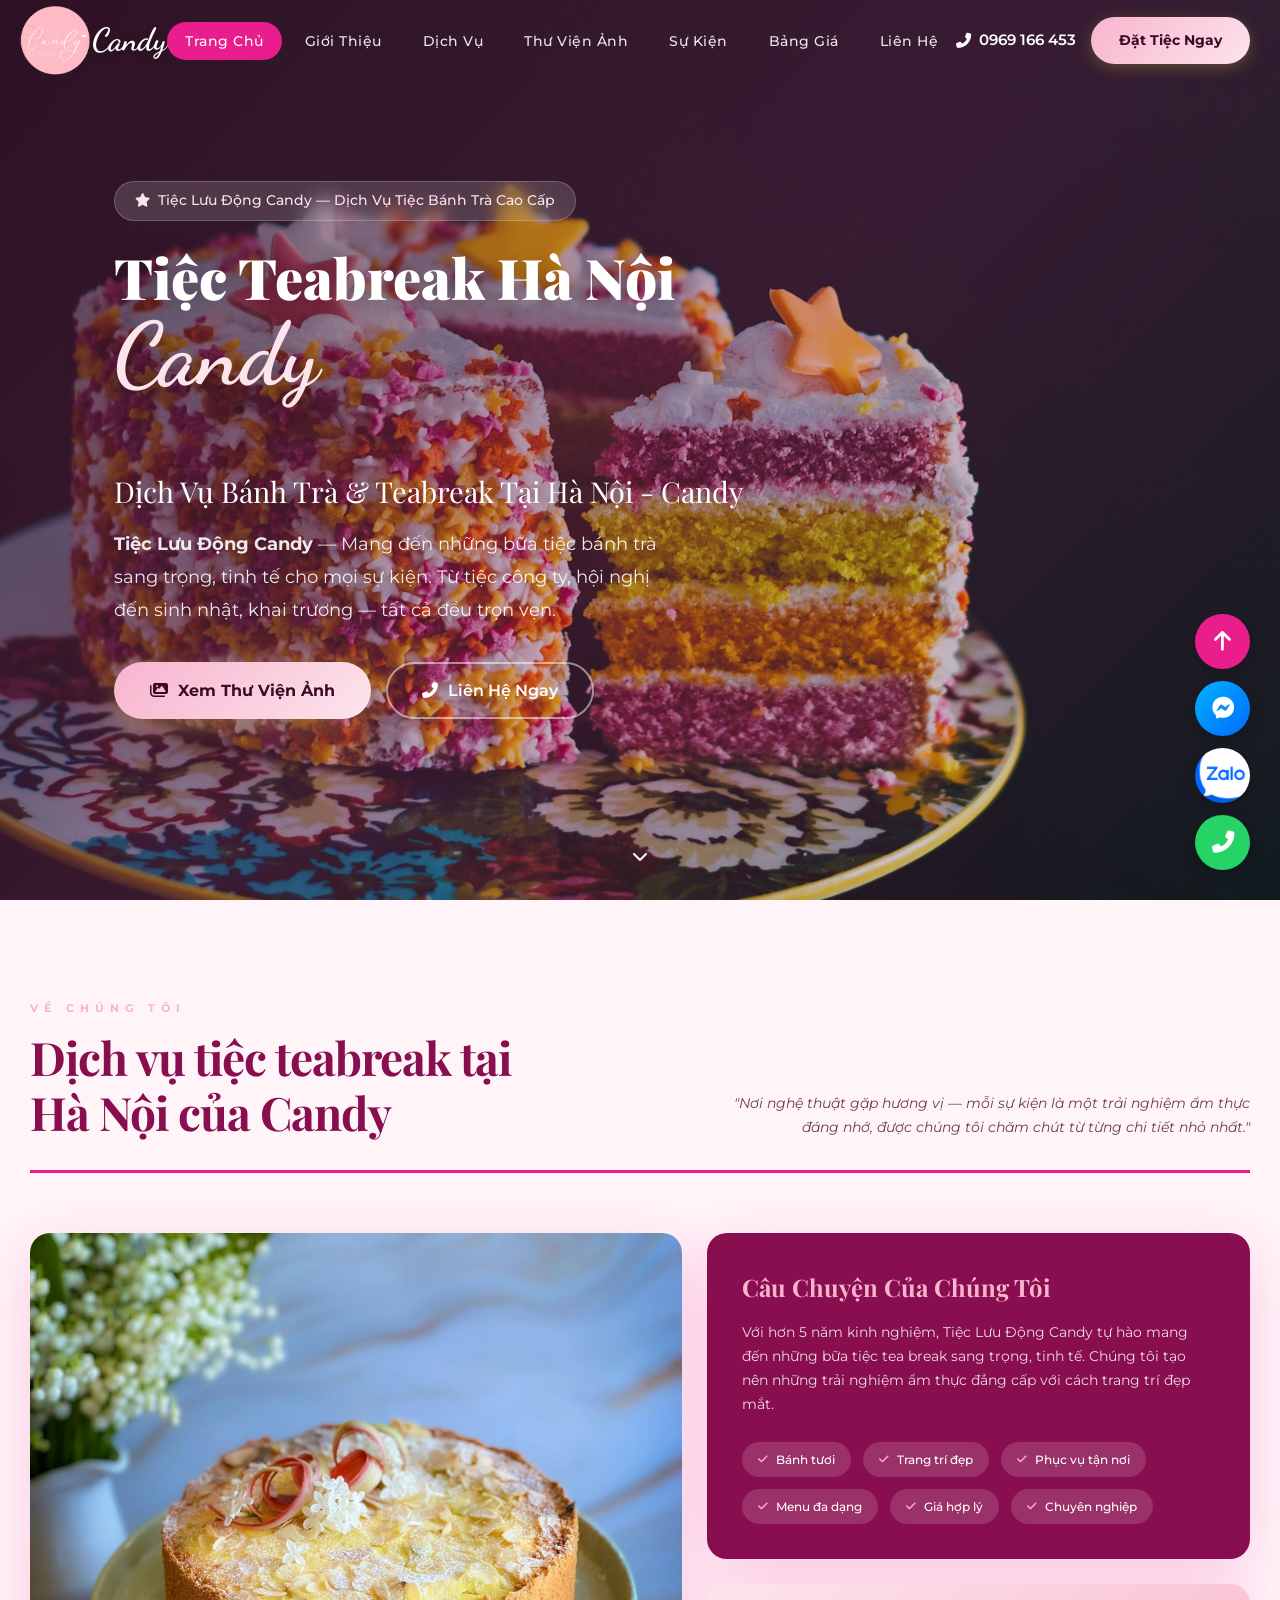
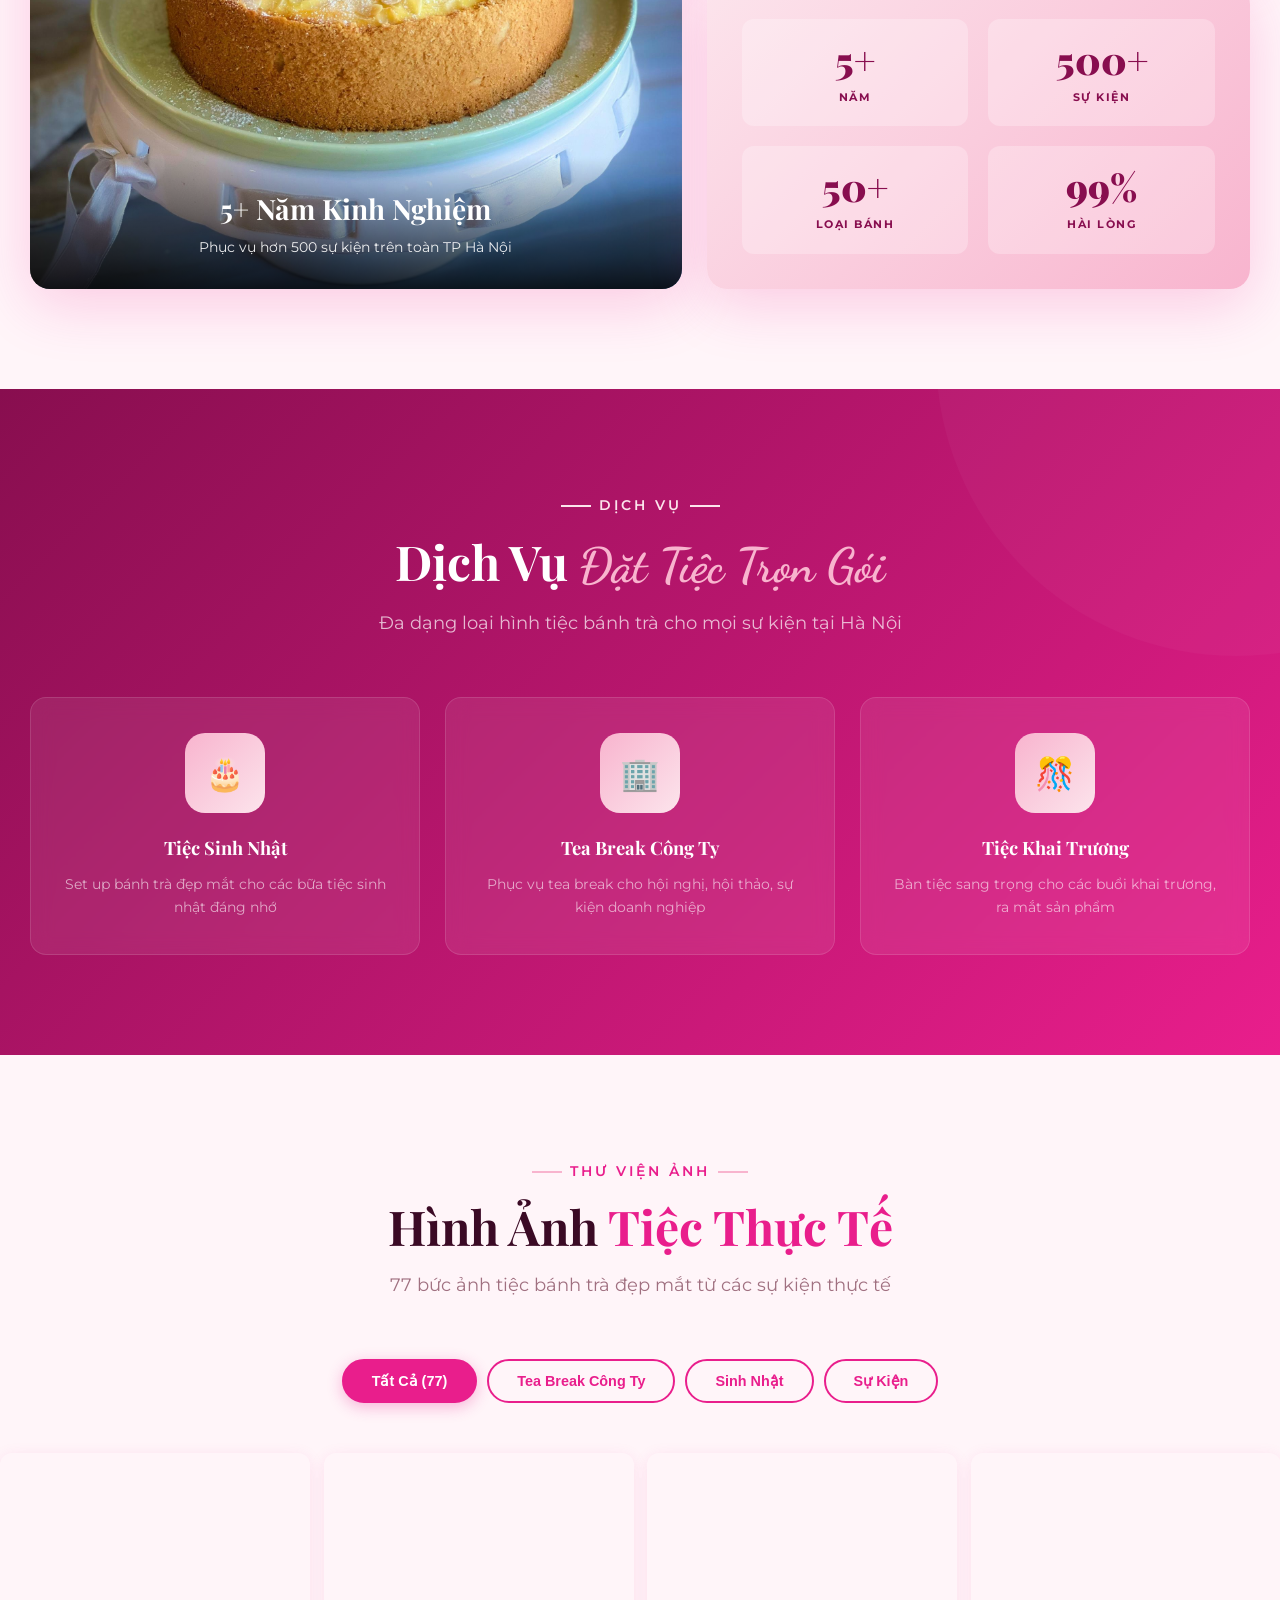
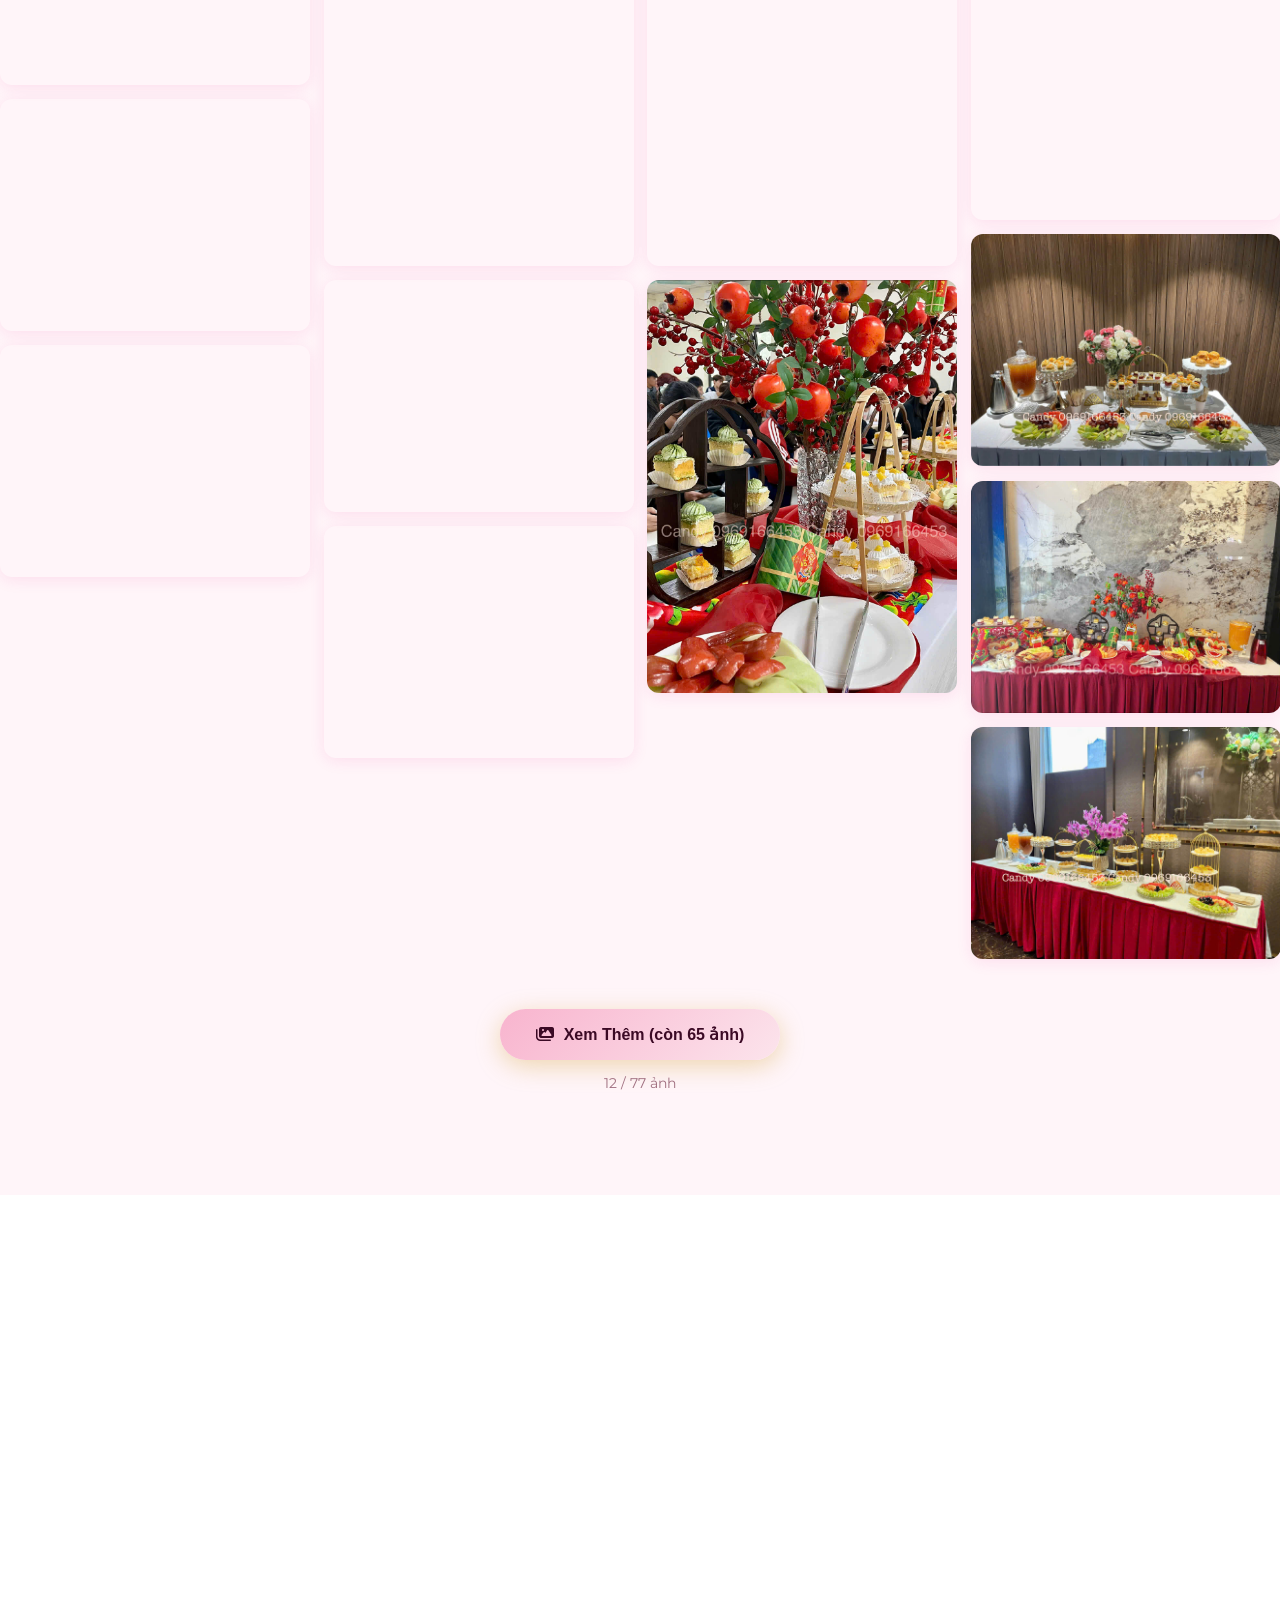
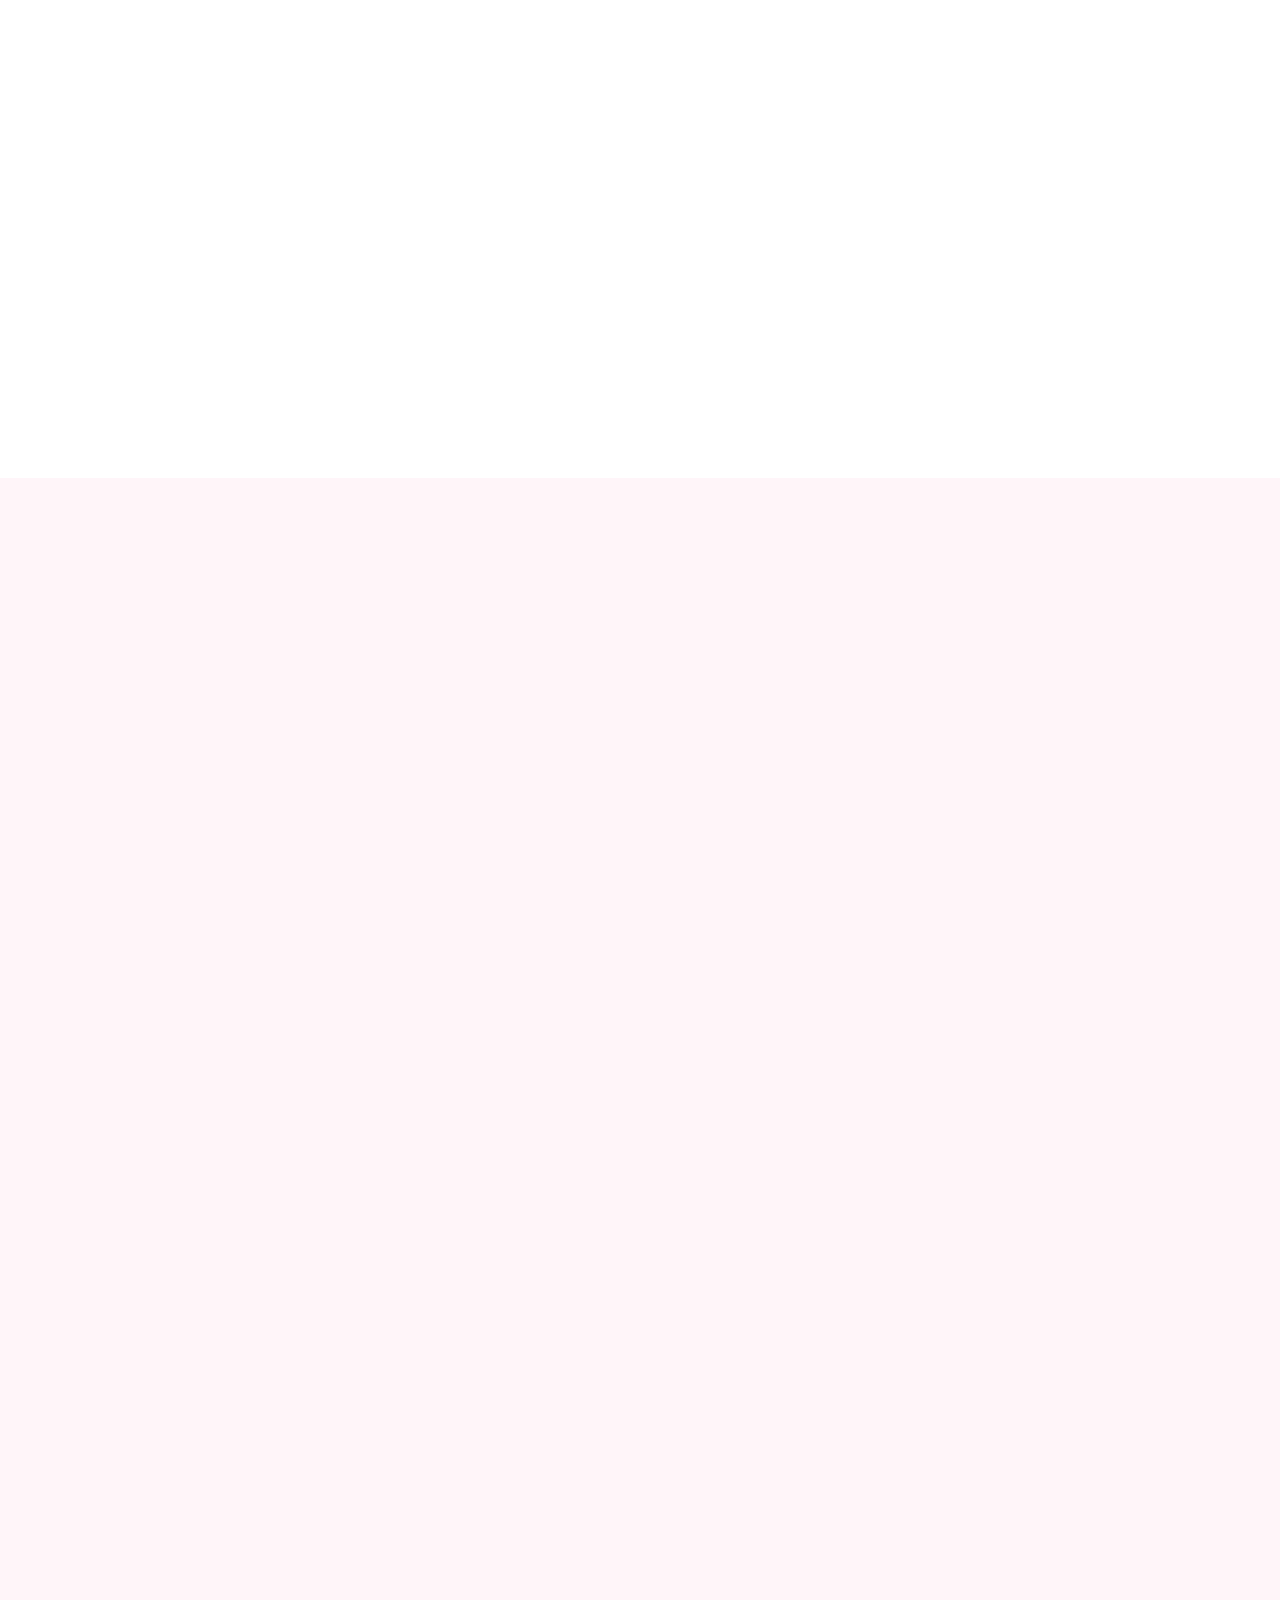
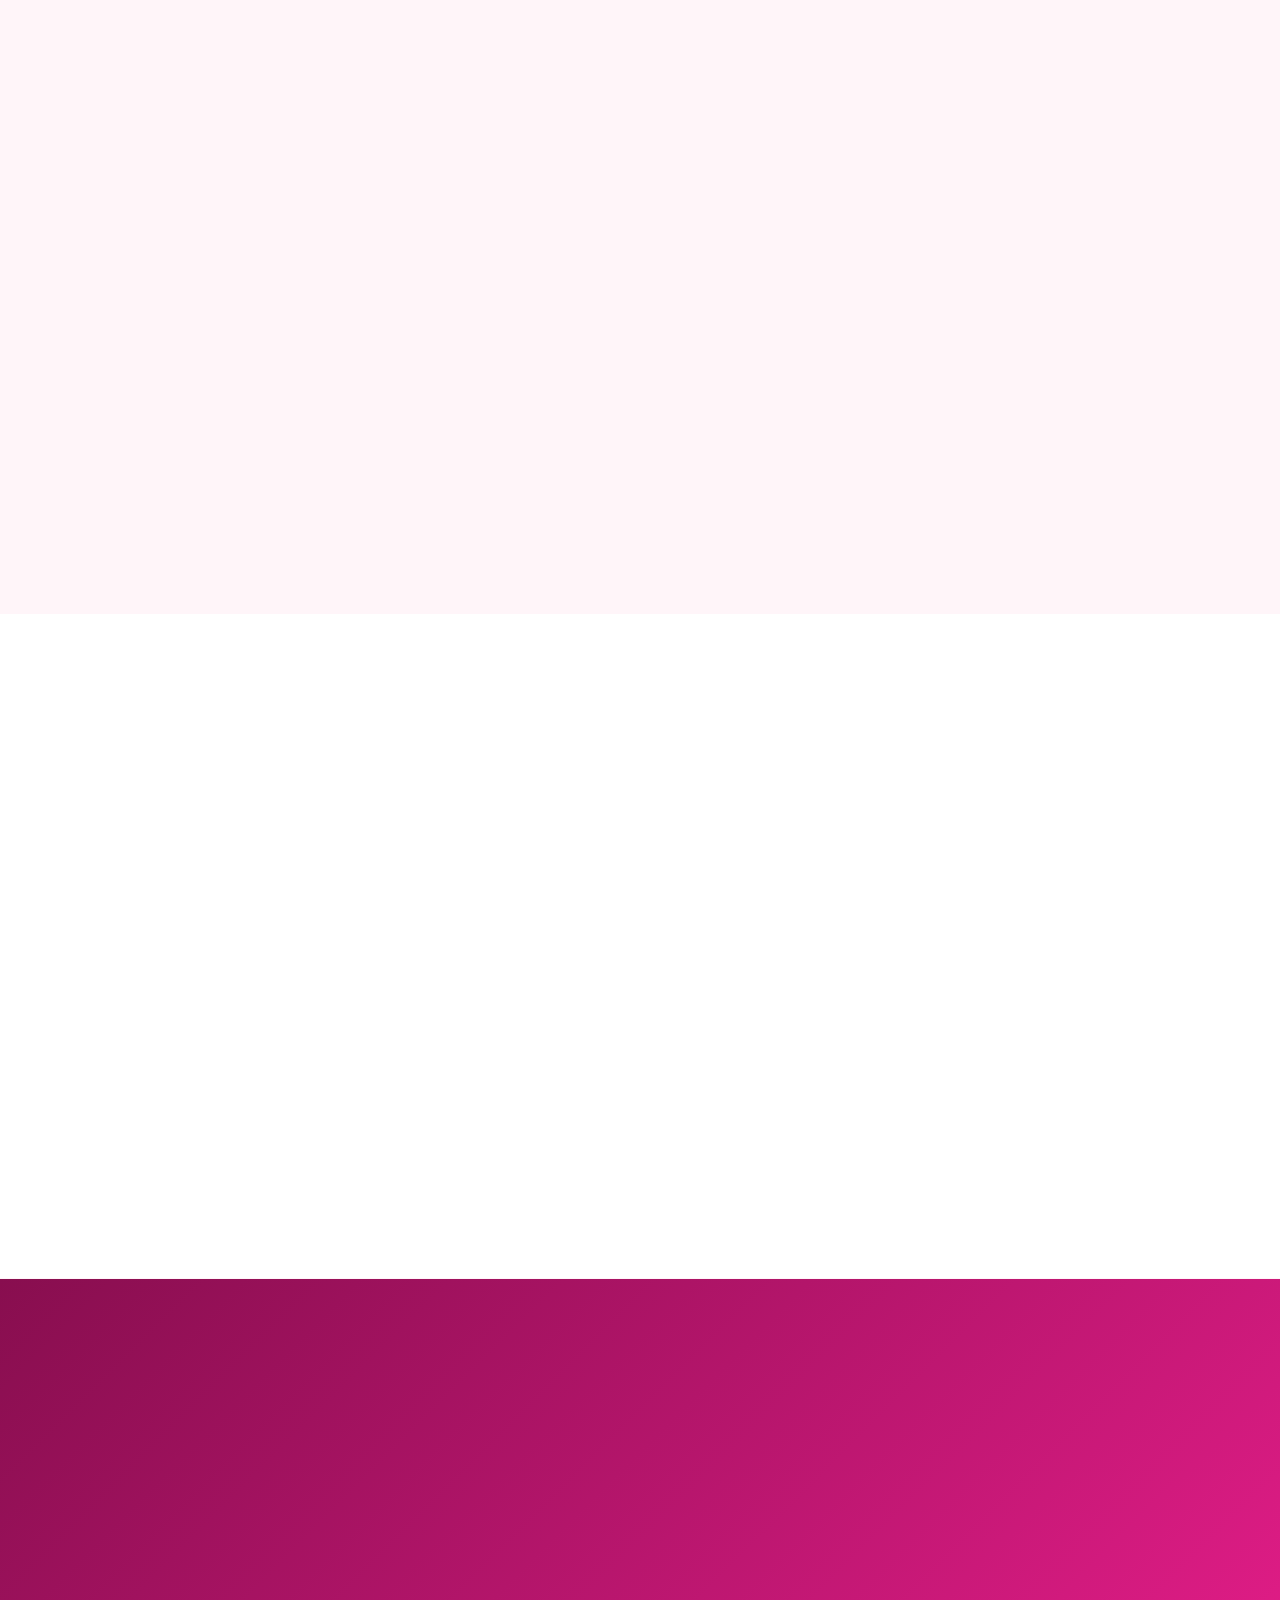
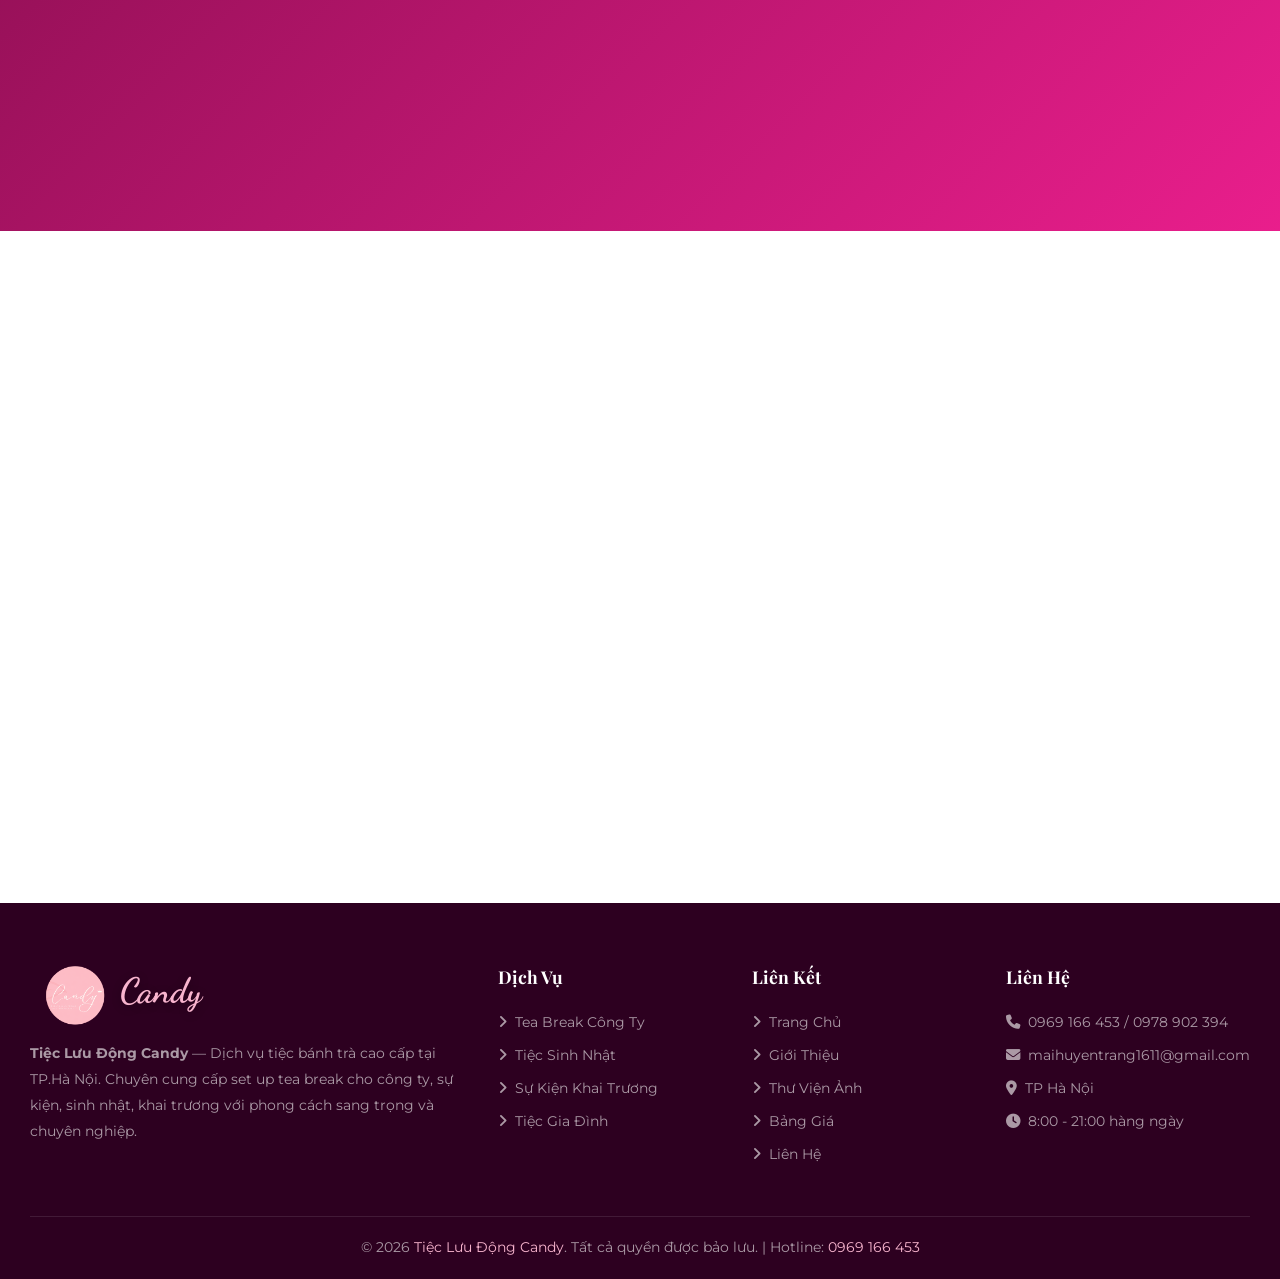
==== commit 72b2a391: "resolve conflict" ====
--- a/index.html
+++ b/index.html
@@ -4,7 +4,7 @@
 <head>
     <meta charset="UTF-8">
     <meta name="viewport" content="width=device-width, initial-scale=1.0">
-    <title>Tiệc Lưu Động Candy - Dịch Vụ Tiệc Bánh Trà Cao Cấp</title>
+    <title>Tiệc Teabreak Hà Nội | Dịch Vụ Tiệc Bánh Trà Cao Cấp - Candy</title>
 
     <!-- SEO Meta Tags -->
     <meta name="description"
@@ -16,7 +16,7 @@
     <!-- Open Graph / Facebook -->
     <meta property="og:type" content="website">
     <meta property="og:url" content="https://tiecluudongcandy.site/">
-    <meta property="og:title" content="Tiệc Lưu Động Candy - Dịch Vụ Tiệc Bánh Trà Cao Cấp">
+    <meta property="og:title" content="Tiệc Teabreak Hà Nội | Dịch Vụ Tiệc Bánh Trà Cao Cấp - Candy">
     <meta property="og:description"
         content="Tiệc Lưu Động Candy chuyên cung cấp dịch vụ tiệc bánh trà cao cấp, teabreak, tiệc sinh nhật, sự kiện tại Hà Nội. Trải nghiệm ẩm thực tinh tế, sang trọng.">
     <meta property="og:image" content="https://tiecluudongcandy.site/imgs/tiec-banh-tra-ha-noi-1.jpg">
@@ -61,27 +61,53 @@
     <script type="application/ld+json">
     {
       "@context": "https://schema.org",
-      "@type": "FoodEstablishment",
-      "name": "Tiệc Lưu Động Candy",
+      "@type": "LocalBusiness",
+      "name": "Tiệc Teabreak Hà Nội | Dịch Vụ Tiệc Bánh Trà Cao Cấp - Candy",
       "image": "https://tiecluudongcandy.site/imgs/tiec-banh-tra-ha-noi-1.jpg",
       "@id": "https://tiecluudongcandy.site/",
       "url": "https://tiecluudongcandy.site/",
       "telephone": "0969166453",
       "priceRange": "50.000đ - 100.000đ",
-      "description": "Tiệc Lưu Động Candy chuyên cung cấp dịch vụ tiệc bánh trà cao cấp, teabreak, tiệc sinh nhật, sự kiện tại Hà Nội.",
+      "description": "Tiệc Teabreak Hà Nội | Dịch Vụ Tiệc Bánh Trà Cao Cấp - Candy chuyên cung cấp dịch vụ tiệc bánh trà cao cấp, teabreak, tiệc sinh nhật, sự kiện tại Hà Nội.",
       "address": {
         "@type": "PostalAddress",
         "addressLocality": "Hà Nội",
         "addressRegion": "Hà Nội",
         "addressCountry": "VN"
       },
+      "geo": {
+        "@type": "GeoCoordinates",
+        "latitude": "21.0285",
+        "longitude": "105.8542"
+      },
+      "openingHours": "Mo-Su 08:00-21:00",
       "servesCuisine": "Teabreak, Tiệc Bánh Trà, Tiệc Ngọt",
       "sameAs": [
         "https://web.facebook.com/profile.php?id=100095197116952"
       ]
     }
     </script>
-    
+
+    <!-- Breadcrumb Schema -->
+    <script type="application/ld+json">
+    {
+        "@context": "https://schema.org",
+        "@type": "BreadcrumbList",
+        "itemListElement": [{
+            "@type": "ListItem",
+            "position": 1,
+            "name": "Trang chủ",
+            "item": "https://tiecluudongcandy.site/"
+        },
+        {
+            "@type": "ListItem",
+            "position": 2,
+            "name": "Tiệc Teabreak Hà Nội",
+            "item": "https://tiecluudongcandy.site/"
+        }]
+    }
+    </script>
+
     <!-- FAQ Schema -->
     <script type="application/ld+json">
     {
@@ -200,9 +226,9 @@
                 Tiệc Lưu Động Candy — Dịch Vụ Tiệc Bánh Trà Cao Cấp
             </div>
             <h1 class="hero-title" style="font-size: 3.5rem;">
-                Tiệc Lưu Động <span class="highlight">Candy</span><br>
+                Tiệc Teabreak Hà Nội <span class="highlight">Candy</span><br>
                 <span style="font-size: 1.8rem; font-weight: normal; display: block; margin-top: 10px;">Dịch Vụ Bánh Trà
-                    & Teabreak Tại Hà Nội</span>
+                    & Teabreak Tại Hà Nội - Candy</span>
             </h1>
             <p class="hero-desc">
                 <strong>Tiệc Lưu Động Candy</strong> — Mang đến những bữa tiệc bánh trà sang trọng, tinh tế cho mọi sự
@@ -230,7 +256,7 @@
             <div class="magazine-header">
                 <div class="left">
                     <div class="subtitle">VỀ CHÚNG TÔI</div>
-                    <h2 class="main-title">Tiệc Lưu Động Candy</h2>
+                    <h2 class="main-title">Dịch vụ tiệc teabreak tại Hà Nội của Candy</h2>
                 </div>
                 <div class="right">
                     <p>"Nơi nghệ thuật gặp hương vị — mỗi sự kiện là một trải nghiệm ẩm thực đáng nhớ, được chúng tôi
@@ -978,17 +1004,35 @@
                 <p class="section-subtitle">Giải đáp nhanh các thắc mắc về dịch vụ đặt tiệc teabreak của Candy</p>
             </div>
             <div class="faq-grid fade-in" style="max-width: 800px; margin: 0 auto; text-align: left;">
-                <details style="margin-bottom: 15px; background: #f9f9f9; padding: 15px; border-radius: 8px; cursor: pointer;">
-                    <summary style="font-weight: 600; font-size: 1.1rem; color: #2D1B14; padding: 10px 0;">1. Candy có nhận setup tiệc teabreak tận nơi tại Hà Nội không?</summary>
-                    <p style="margin-top: 10px; color: #666; line-height: 1.6; border-top: 1px solid #ddd; padding-top: 15px;">Dạ có. Tiệc Lưu Động Candy nhận setup trọn gói tiệc Teabreak, Bánh Trà, Sinh Nhật tận nơi tại TẤT CẢ các quận huyện thuộc khu vực TP. Hà Nội. Chúng tôi mang đến đầy đủ dụng cụ bàn ghế (nếu yêu cầu), khay kệ trang trí sang trọng và nhân sự phục vụ trực tiếp.</p>
+                <details
+                    style="margin-bottom: 15px; background: #f9f9f9; padding: 15px; border-radius: 8px; cursor: pointer;">
+                    <summary style="font-weight: 600; font-size: 1.1rem; color: #2D1B14; padding: 10px 0;">1. Candy có
+                        nhận setup tiệc teabreak tận nơi tại Hà Nội không?</summary>
+                    <p
+                        style="margin-top: 10px; color: #666; line-height: 1.6; border-top: 1px solid #ddd; padding-top: 15px;">
+                        Dạ có. Tiệc Lưu Động Candy nhận setup trọn gói tiệc Teabreak, Bánh Trà, Sinh Nhật tận nơi tại
+                        TẤT CẢ các quận huyện thuộc khu vực TP. Hà Nội. Chúng tôi mang đến đầy đủ dụng cụ bàn ghế (nếu
+                        yêu cầu), khay kệ trang trí sang trọng và nhân sự phục vụ trực tiếp.</p>
                 </details>
-                <details style="margin-bottom: 15px; background: #f9f9f9; padding: 15px; border-radius: 8px; cursor: pointer;">
-                    <summary style="font-weight: 600; font-size: 1.1rem; color: #2D1B14; padding: 10px 0;">2. Chi phí đặt tiệc ngọt teabreak cho công ty là bao nhiêu?</summary>
-                    <p style="margin-top: 10px; color: #666; line-height: 1.6; border-top: 1px solid #ddd; padding-top: 15px;">Chi phí phụ thuộc vào menu bạn chọn, thường dao động từ 50.000đ - 75.000đ/suất. Các gói đều đã bao gồm phí setup khay kệ tiêu chuẩn, hoa tươi trang trí cơ bản và dụng cụ dùng tiệc (đĩa, nĩa, ly giấy/thủy tinh). Phí vận chuyển và hóa đơn VAT 8% (nếu cần) sẽ tính riêng tùy khu vực.</p>
+                <details
+                    style="margin-bottom: 15px; background: #f9f9f9; padding: 15px; border-radius: 8px; cursor: pointer;">
+                    <summary style="font-weight: 600; font-size: 1.1rem; color: #2D1B14; padding: 10px 0;">2. Chi phí
+                        đặt tiệc ngọt teabreak cho công ty là bao nhiêu?</summary>
+                    <p
+                        style="margin-top: 10px; color: #666; line-height: 1.6; border-top: 1px solid #ddd; padding-top: 15px;">
+                        Chi phí phụ thuộc vào menu bạn chọn, thường dao động từ 50.000đ - 75.000đ/suất. Các gói đều đã
+                        bao gồm phí setup khay kệ tiêu chuẩn, hoa tươi trang trí cơ bản và dụng cụ dùng tiệc (đĩa, nĩa,
+                        ly giấy/thủy tinh). Phí vận chuyển và hóa đơn VAT 8% (nếu cần) sẽ tính riêng tùy khu vực.</p>
                 </details>
-                <details style="margin-bottom: 15px; background: #f9f9f9; padding: 15px; border-radius: 8px; cursor: pointer;">
-                    <summary style="font-weight: 600; font-size: 1.1rem; color: #2D1B14; padding: 10px 0;">3. Nên đặt tiệc trước bao nhiêu ngày?</summary>
-                    <p style="margin-top: 10px; color: #666; line-height: 1.6; border-top: 1px solid #ddd; padding-top: 15px;">Để đảm bảo chất lượng bánh luôn tươi mới và được setup chu đáo nhất, quý khách vui lòng đặt cọc và chốt thực đơn trước ít nhất 2-3 ngày so với ngày sự kiện diễn ra. Với các sự kiện lớn trên 100 khách, nên đặt trước 5-7 ngày.</p>
+                <details
+                    style="margin-bottom: 15px; background: #f9f9f9; padding: 15px; border-radius: 8px; cursor: pointer;">
+                    <summary style="font-weight: 600; font-size: 1.1rem; color: #2D1B14; padding: 10px 0;">3. Nên đặt
+                        tiệc trước bao nhiêu ngày?</summary>
+                    <p
+                        style="margin-top: 10px; color: #666; line-height: 1.6; border-top: 1px solid #ddd; padding-top: 15px;">
+                        Để đảm bảo chất lượng bánh luôn tươi mới và được setup chu đáo nhất, quý khách vui lòng đặt cọc
+                        và chốt thực đơn trước ít nhất 2-3 ngày so với ngày sự kiện diễn ra. Với các sự kiện lớn trên
+                        100 khách, nên đặt trước 5-7 ngày.</p>
                 </details>
             </div>
         </div>
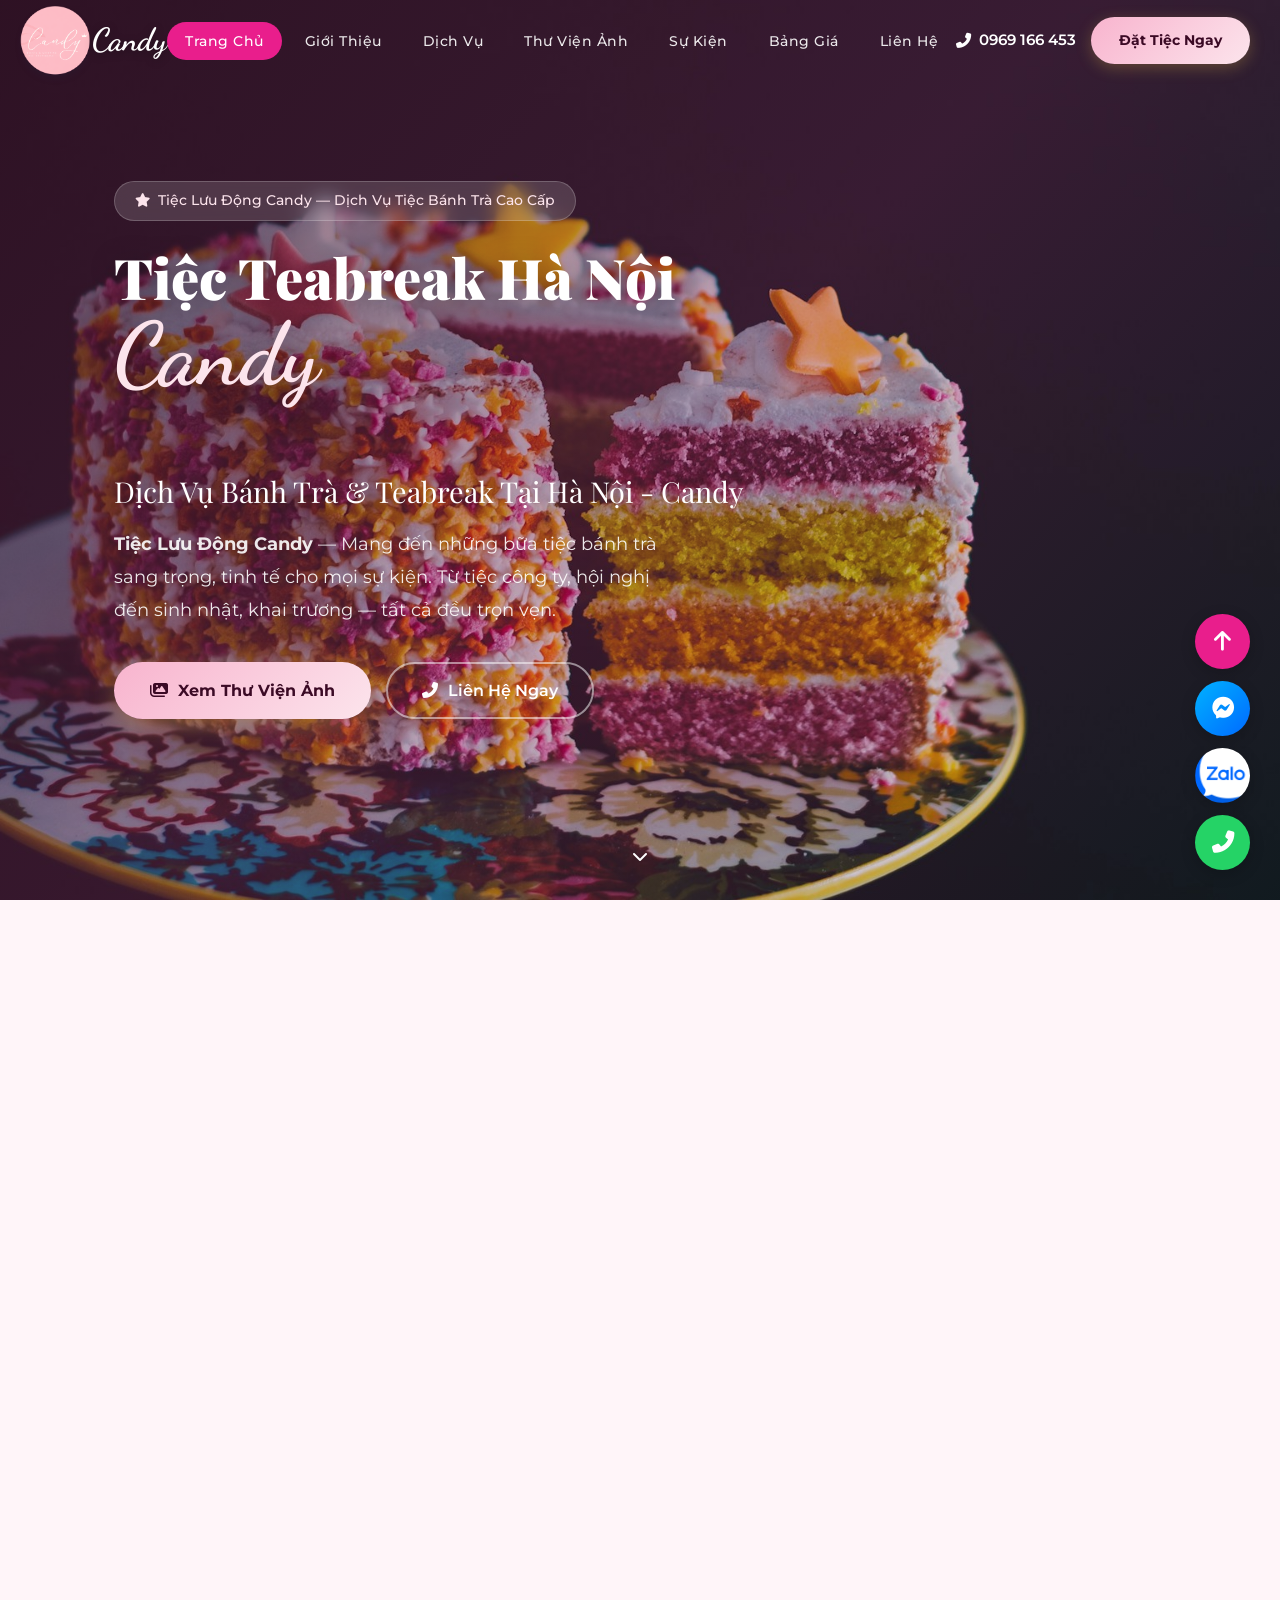
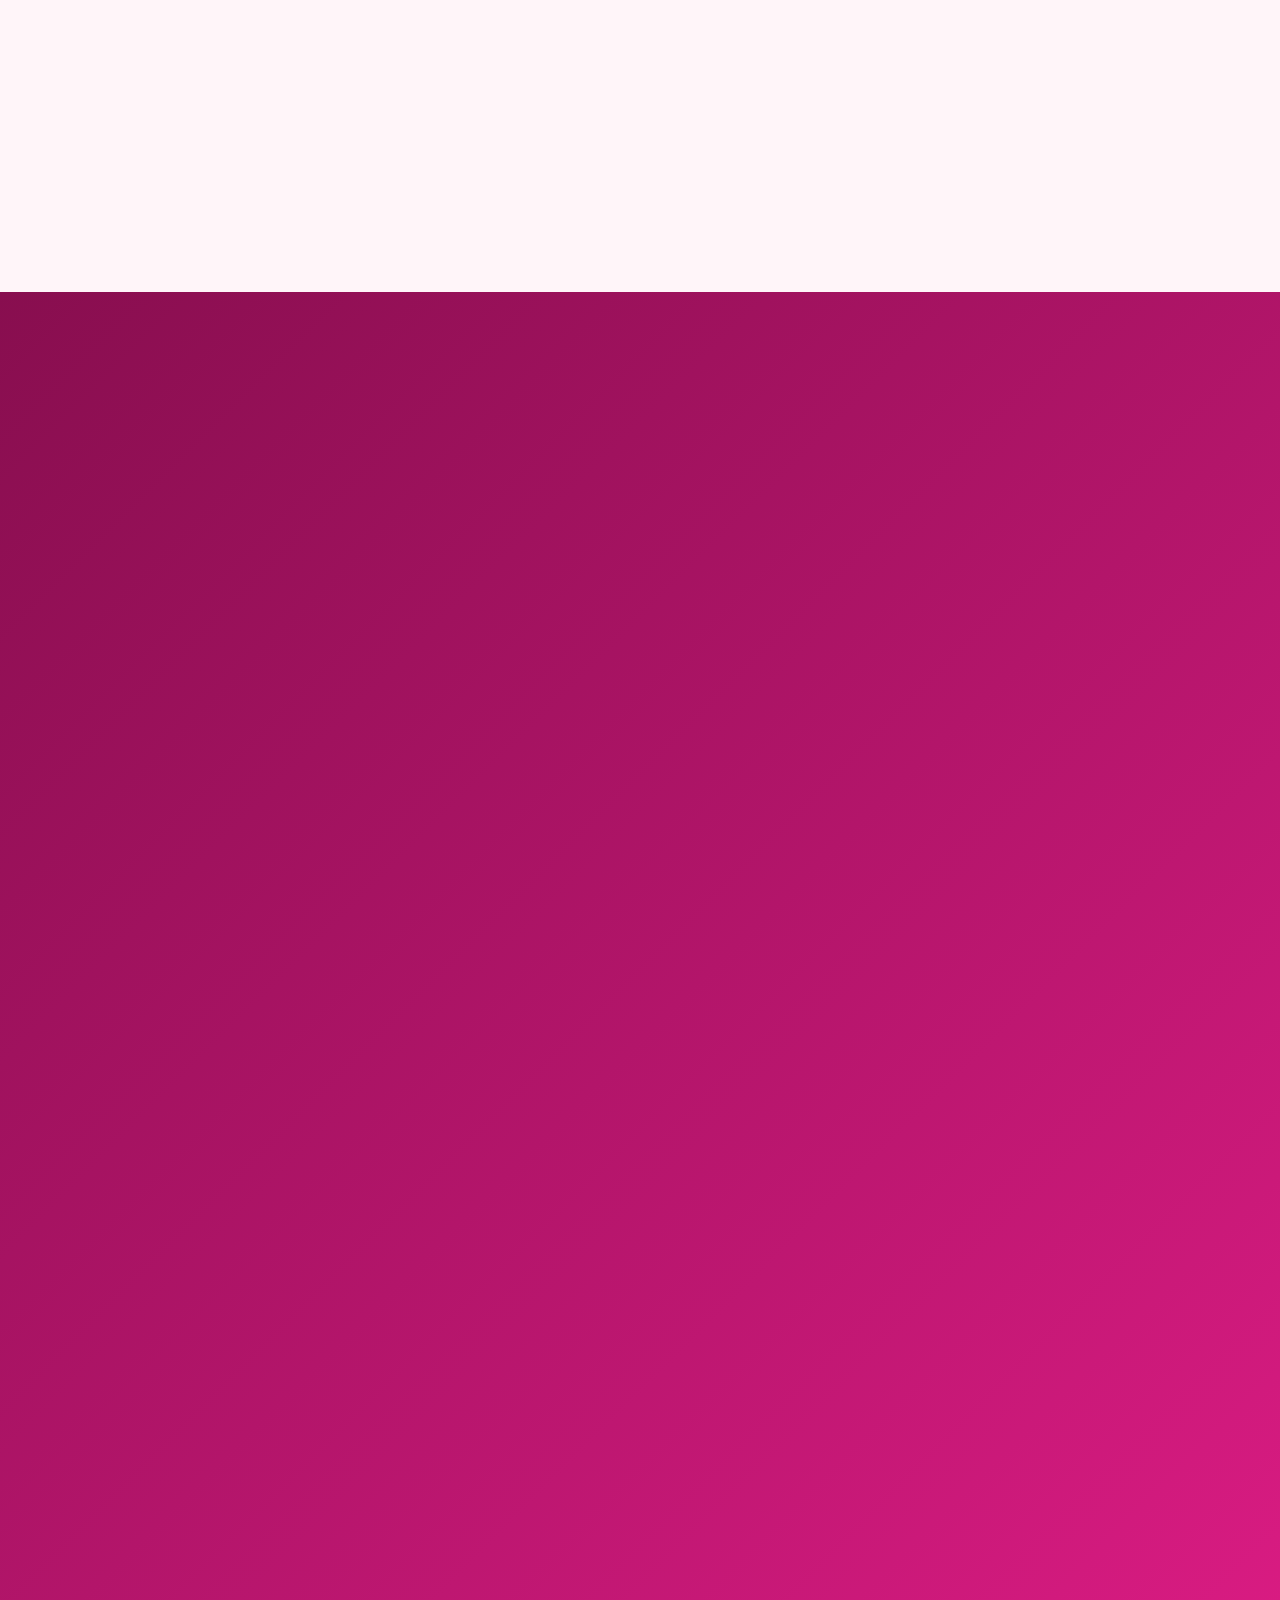
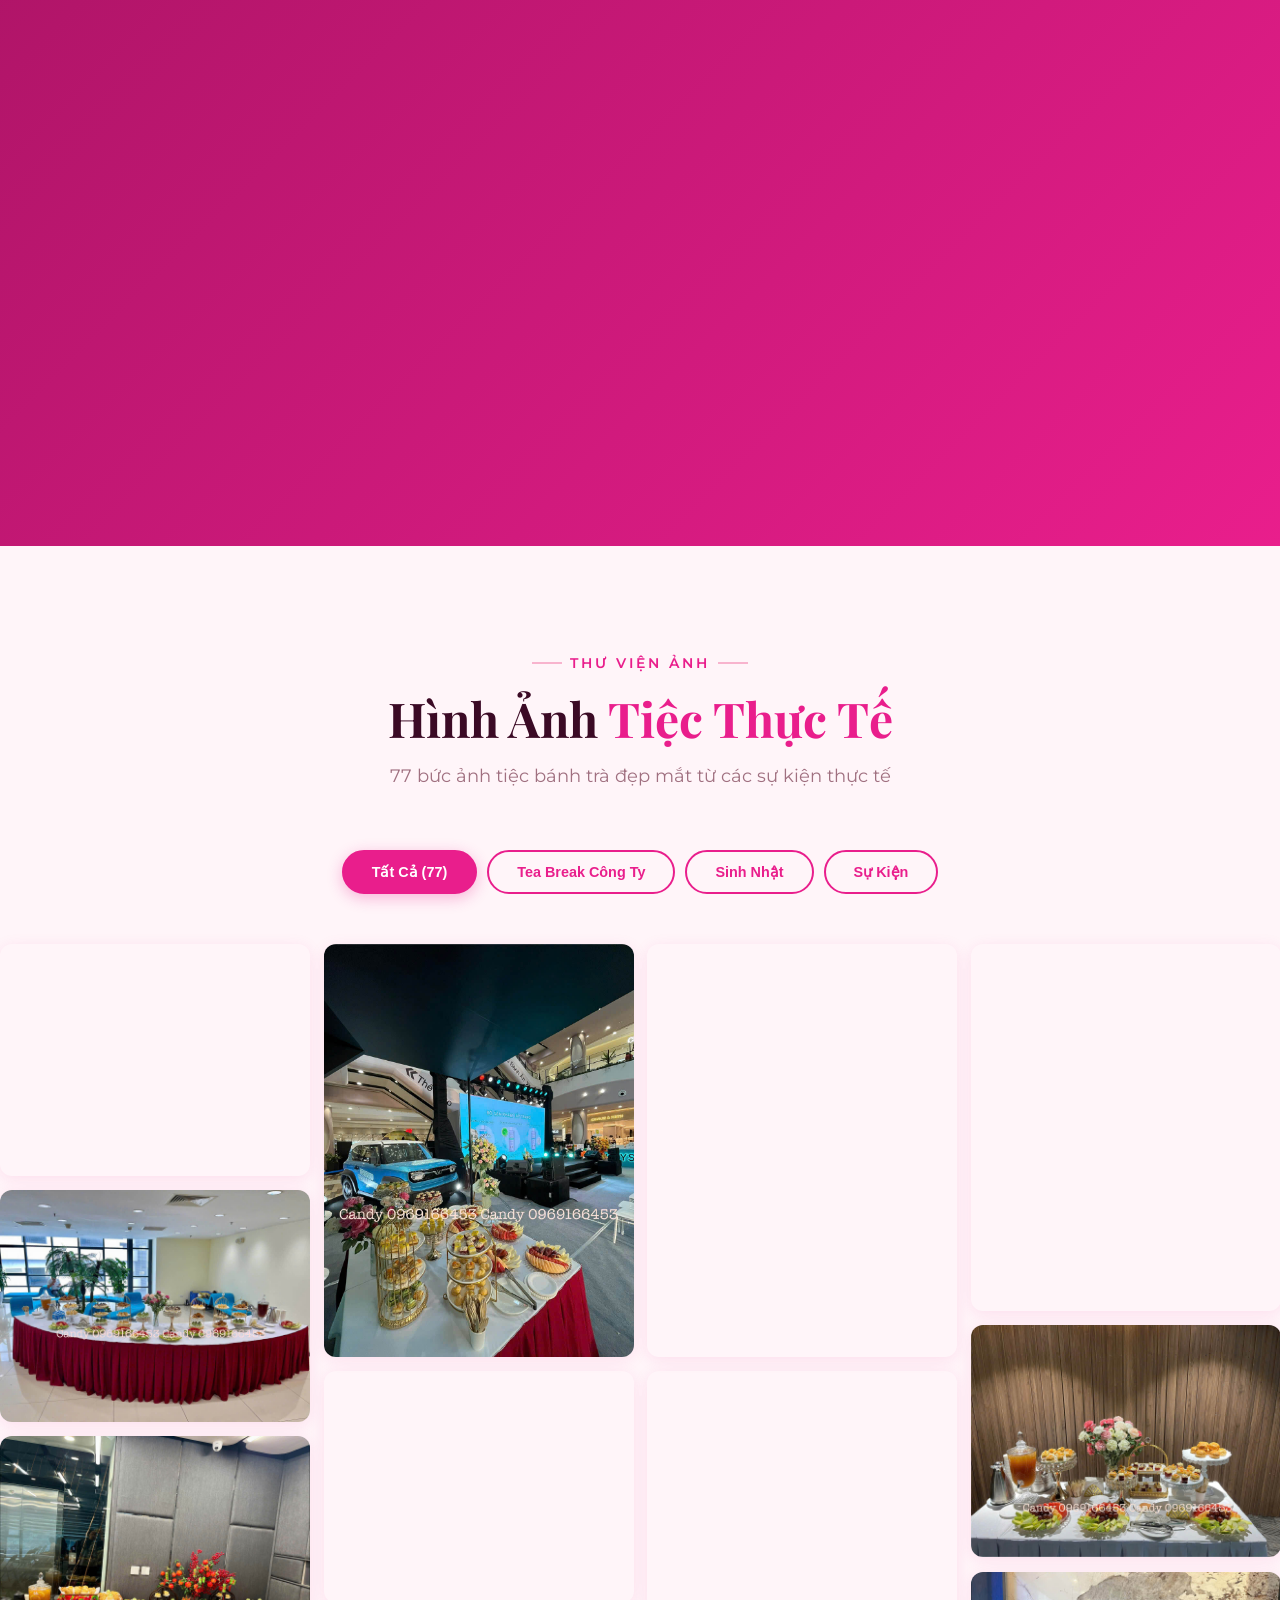
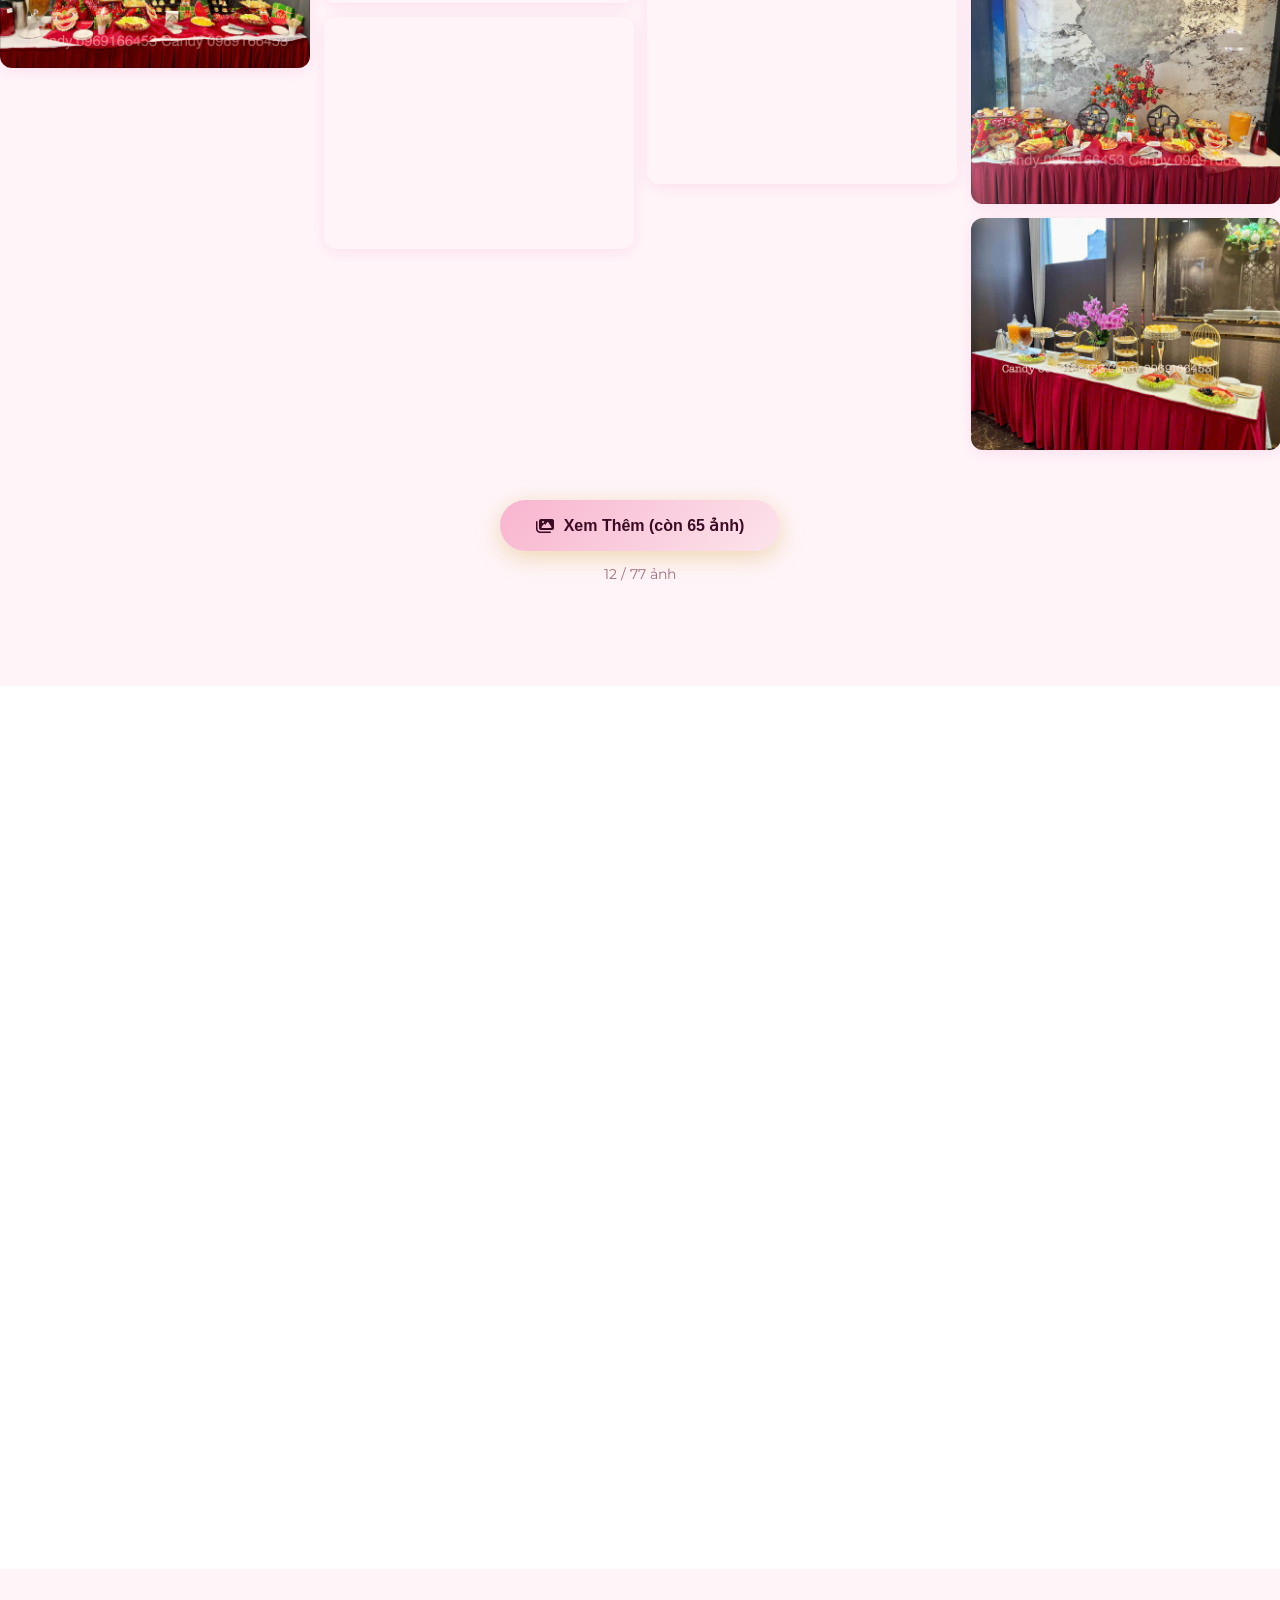
==== commit 0e4d3a9f: "add og image" ====
--- a/index.html
+++ b/index.html
@@ -19,7 +19,7 @@
     <meta property="og:title" content="Tiệc Teabreak Hà Nội | Dịch Vụ Tiệc Bánh Trà Cao Cấp - Candy">
     <meta property="og:description"
         content="Tiệc Lưu Động Candy chuyên cung cấp dịch vụ tiệc bánh trà cao cấp, teabreak, tiệc sinh nhật, sự kiện tại Hà Nội. Trải nghiệm ẩm thực tinh tế, sang trọng.">
-    <meta property="og:image" content="https://tiecluudongcandy.site/imgs/tiec-banh-tra-ha-noi-1.jpg">
+    <meta property="og:image" content="https://demo-bucket-giangbm-v1.s3.ap-southeast-1.amazonaws.com/candy_thumnail.png">
 
     <!-- Twitter -->
     <meta name="twitter:card" content="summary_large_image">
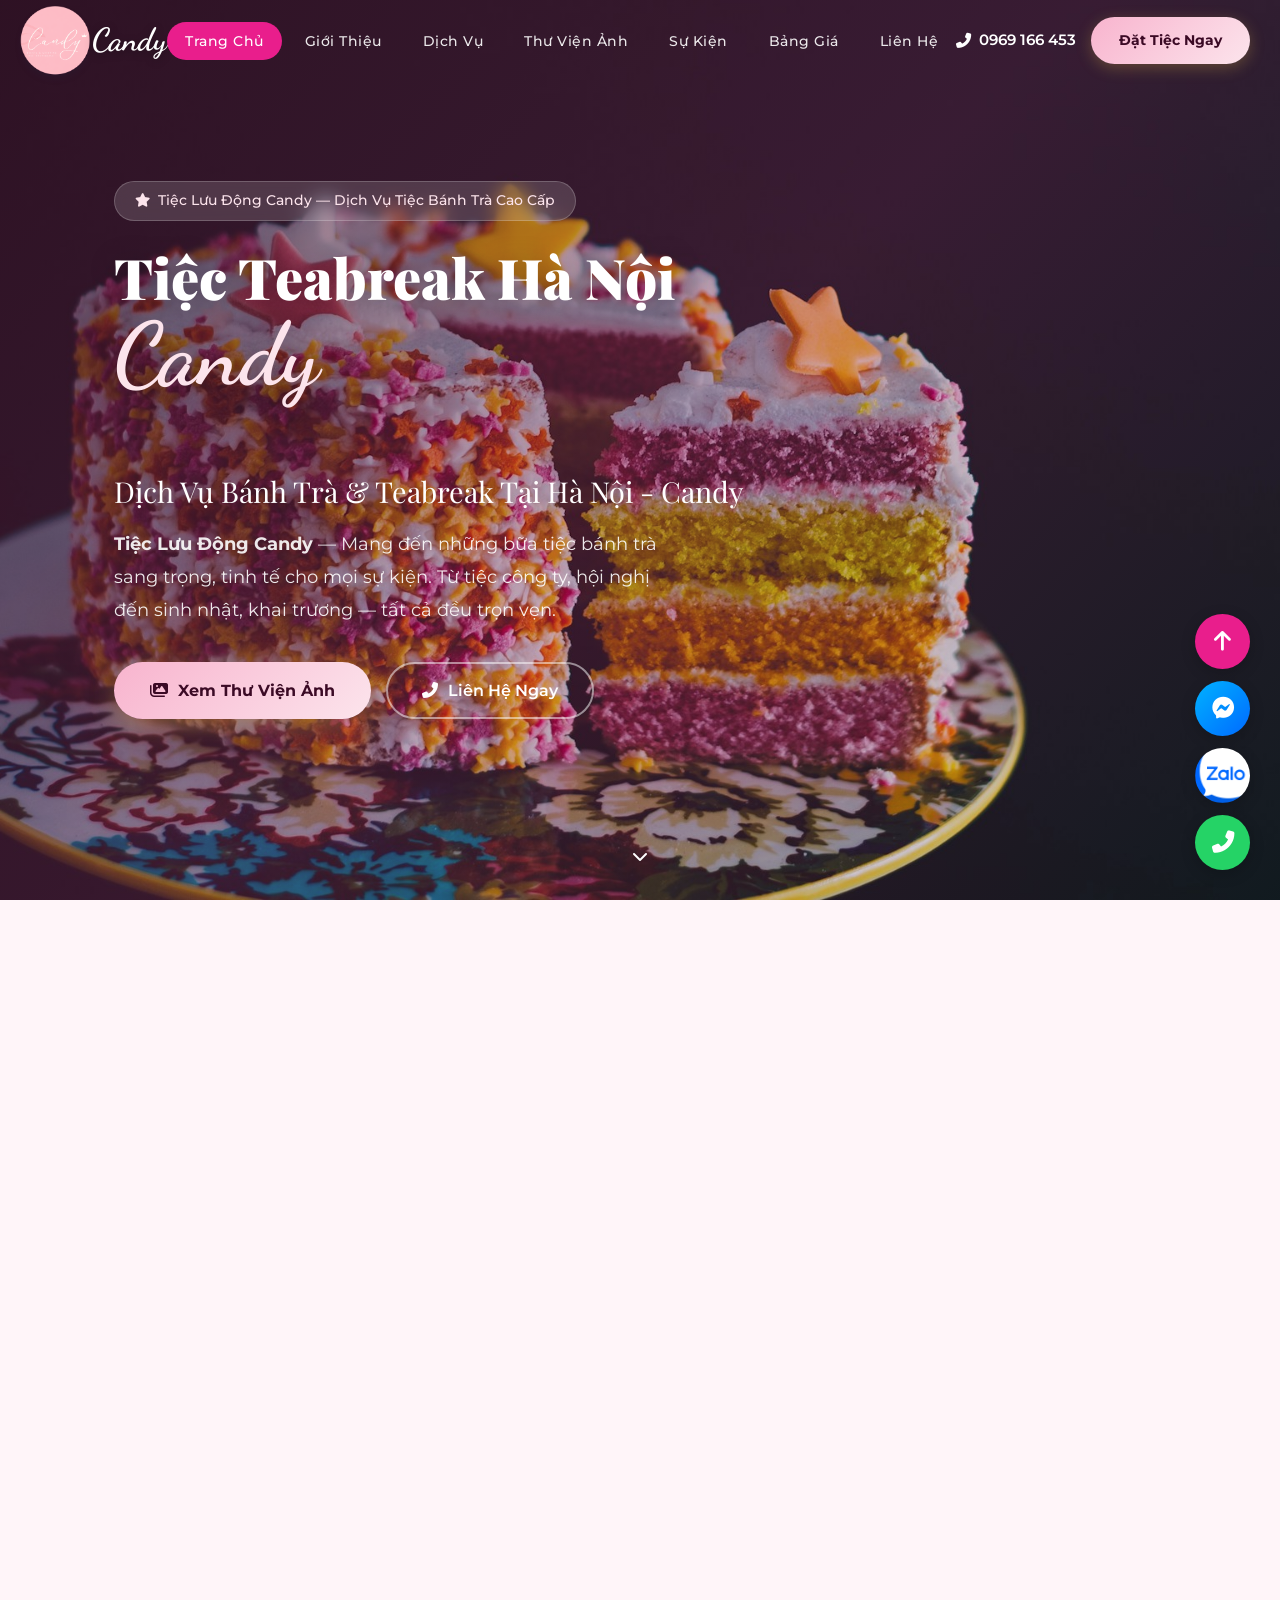
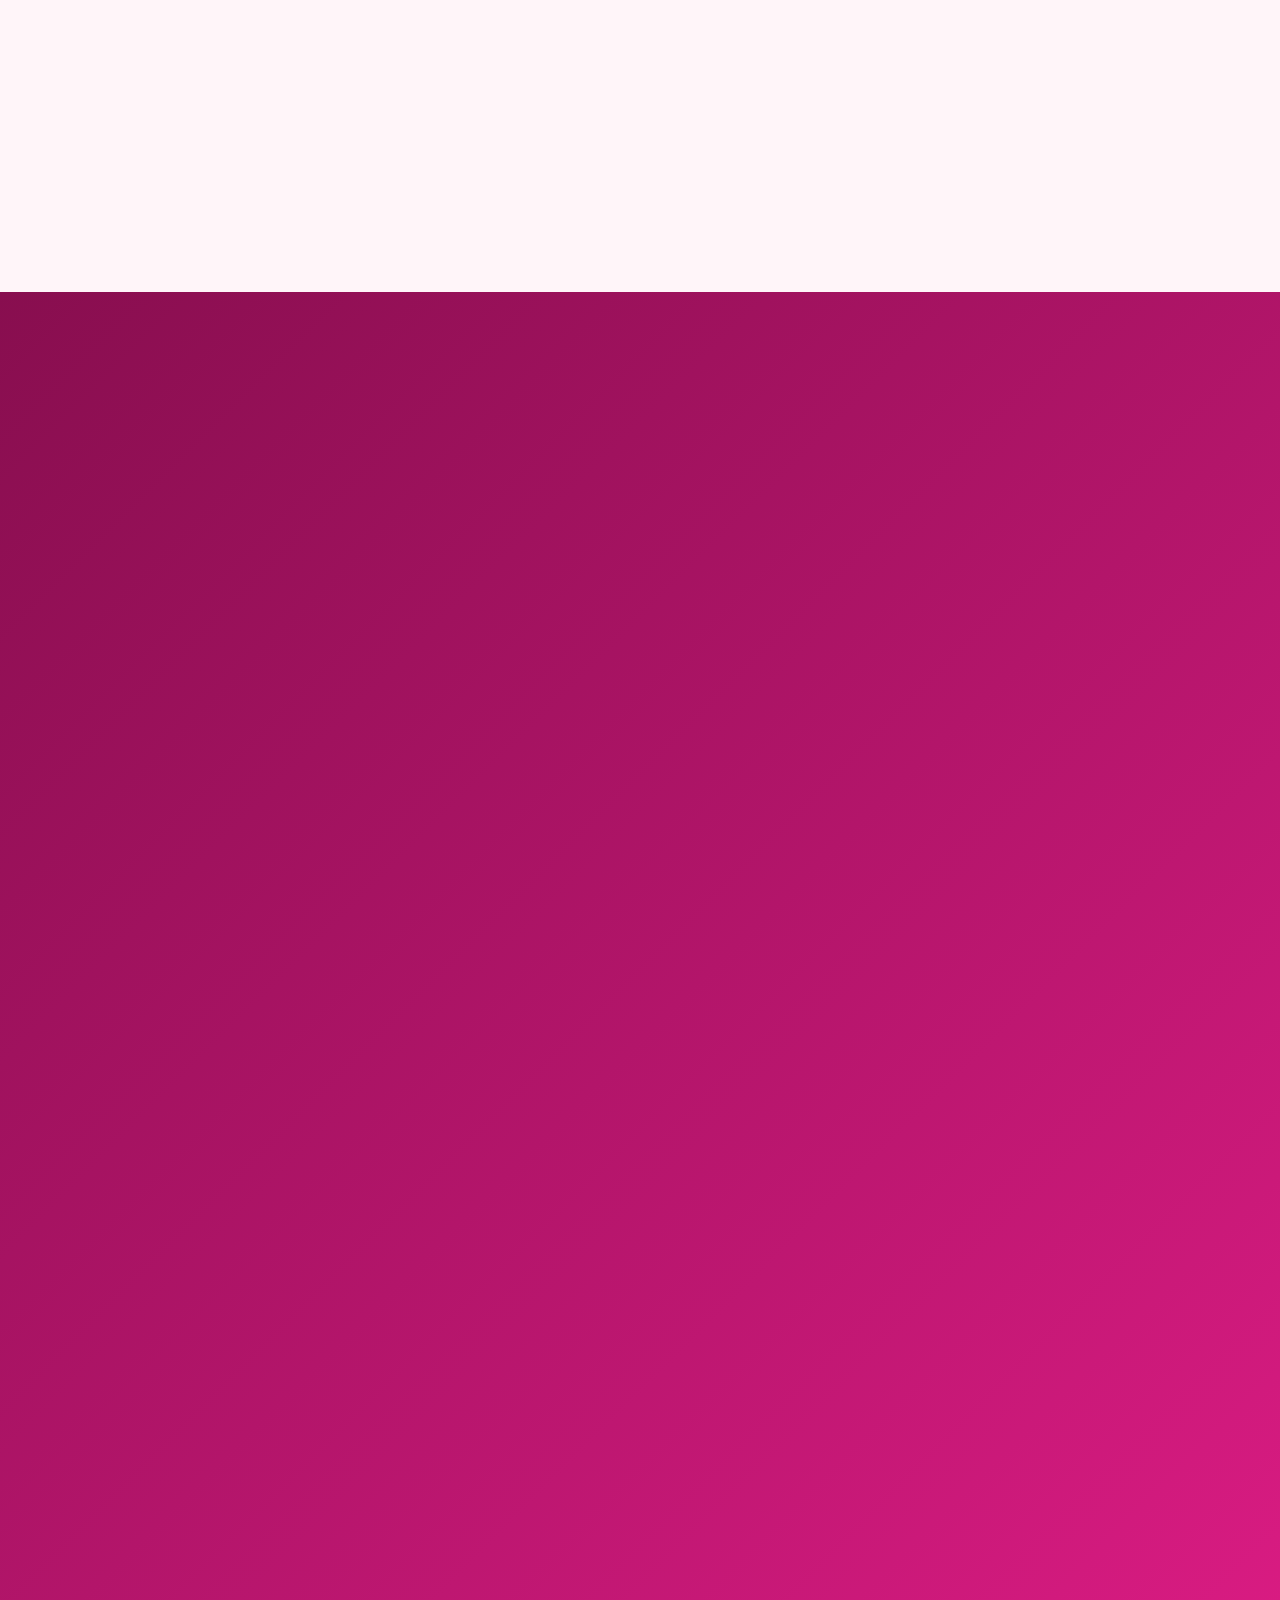
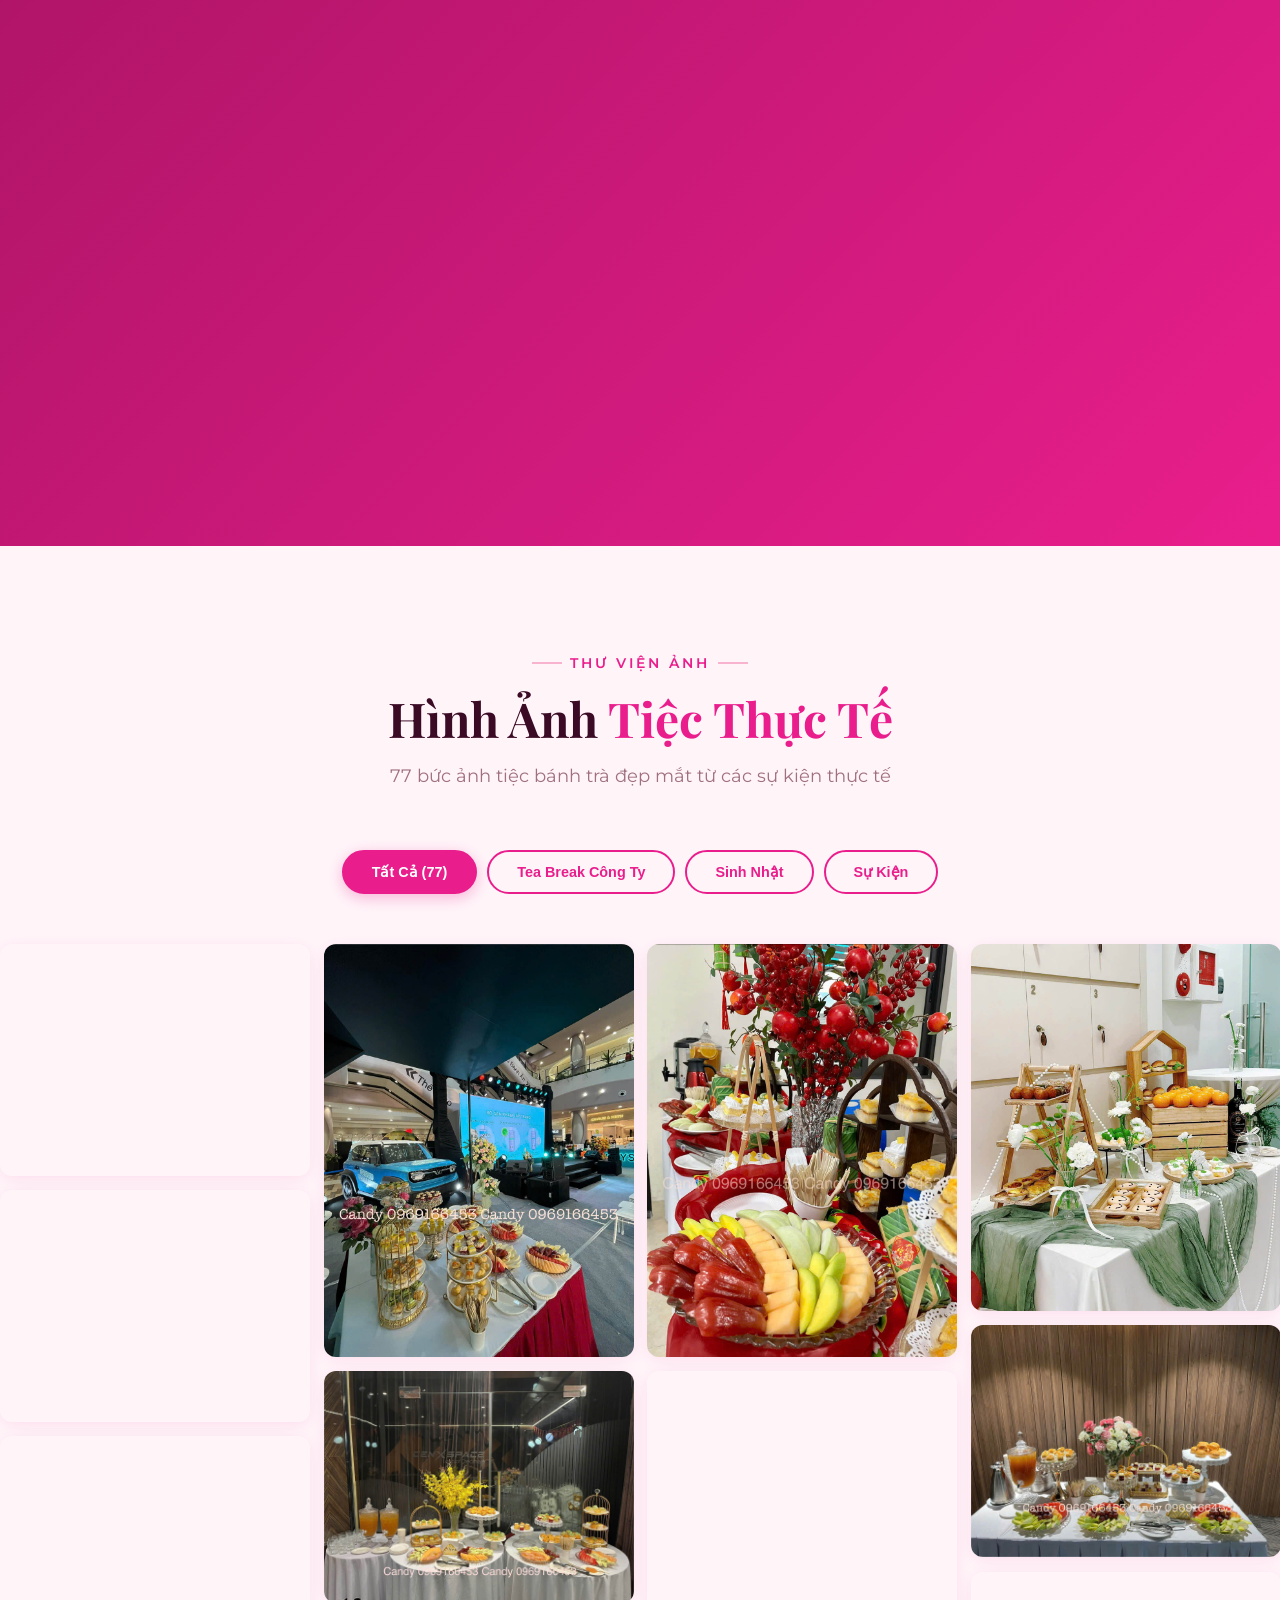
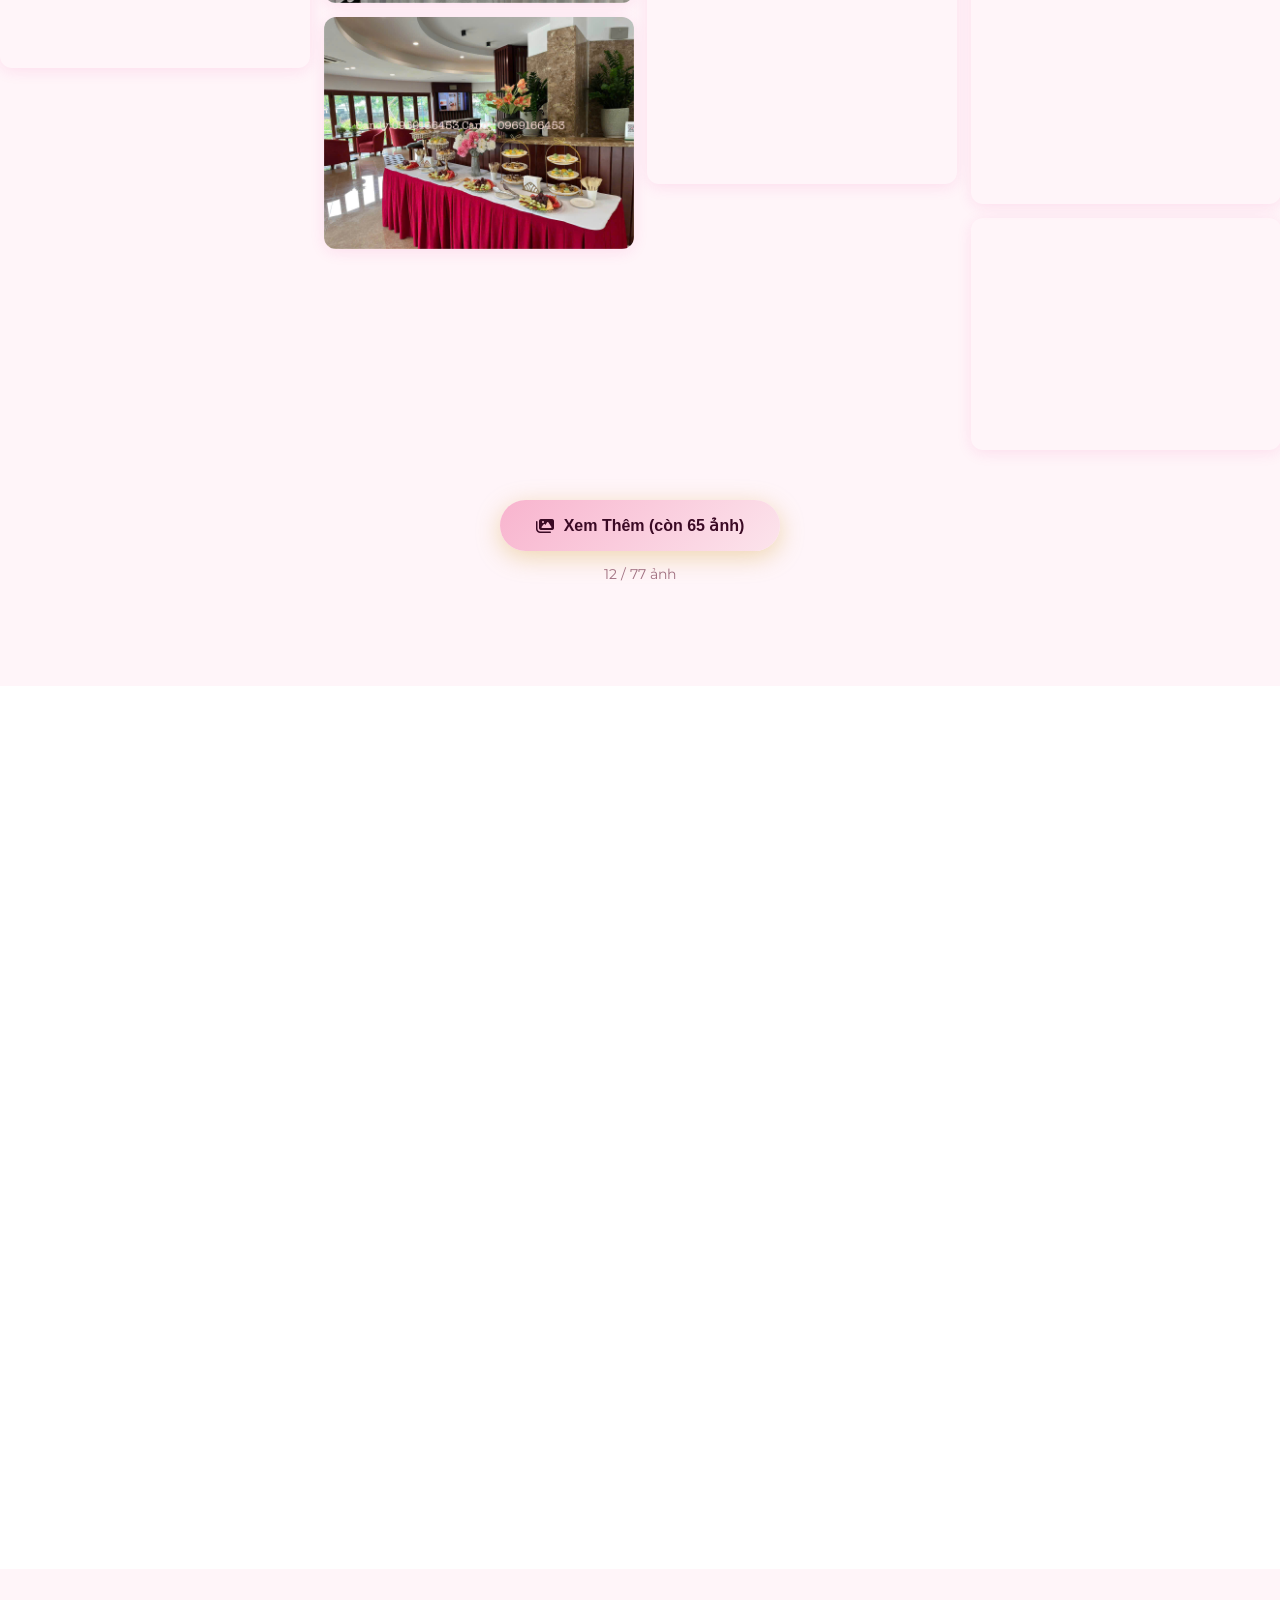
==== commit 28ddf421: "update image overley" ====
--- a/index.html
+++ b/index.html
@@ -266,7 +266,7 @@
 
             <div class="magazine-grid">
                 <div class="mg-image-large fade-in-left">
-                    <img src="imgs/tiec-banh-tra-ha-noi-6.jpg" alt="Tiệc bánh trà Candy" loading="lazy">
+                    <img src="imgs/overlay.jpg" alt="Tiệc bánh trà Candy" loading="lazy">
                     <div class="overlay-text">
                         <h3>5+ Năm Kinh Nghiệm</h3>
                         <p>Phục vụ hơn 500 sự kiện trên toàn TP Hà Nội</p>
